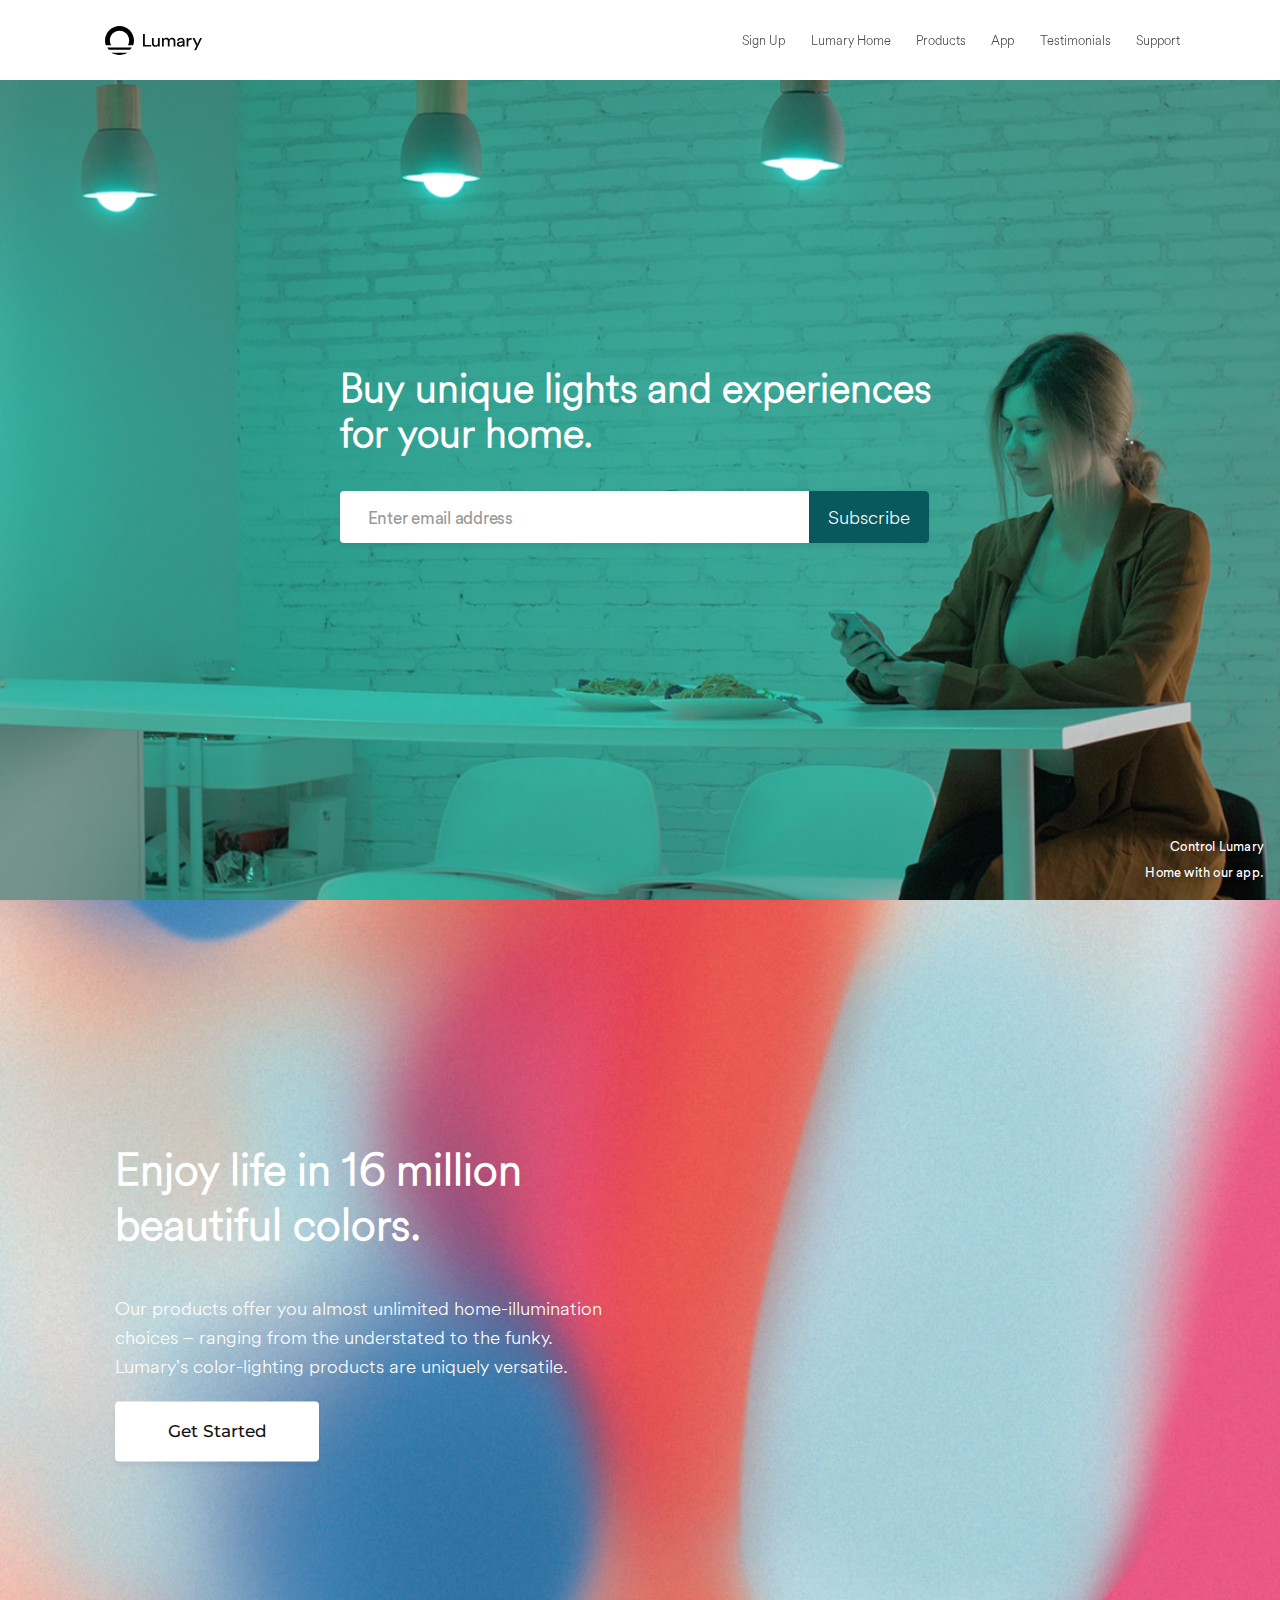
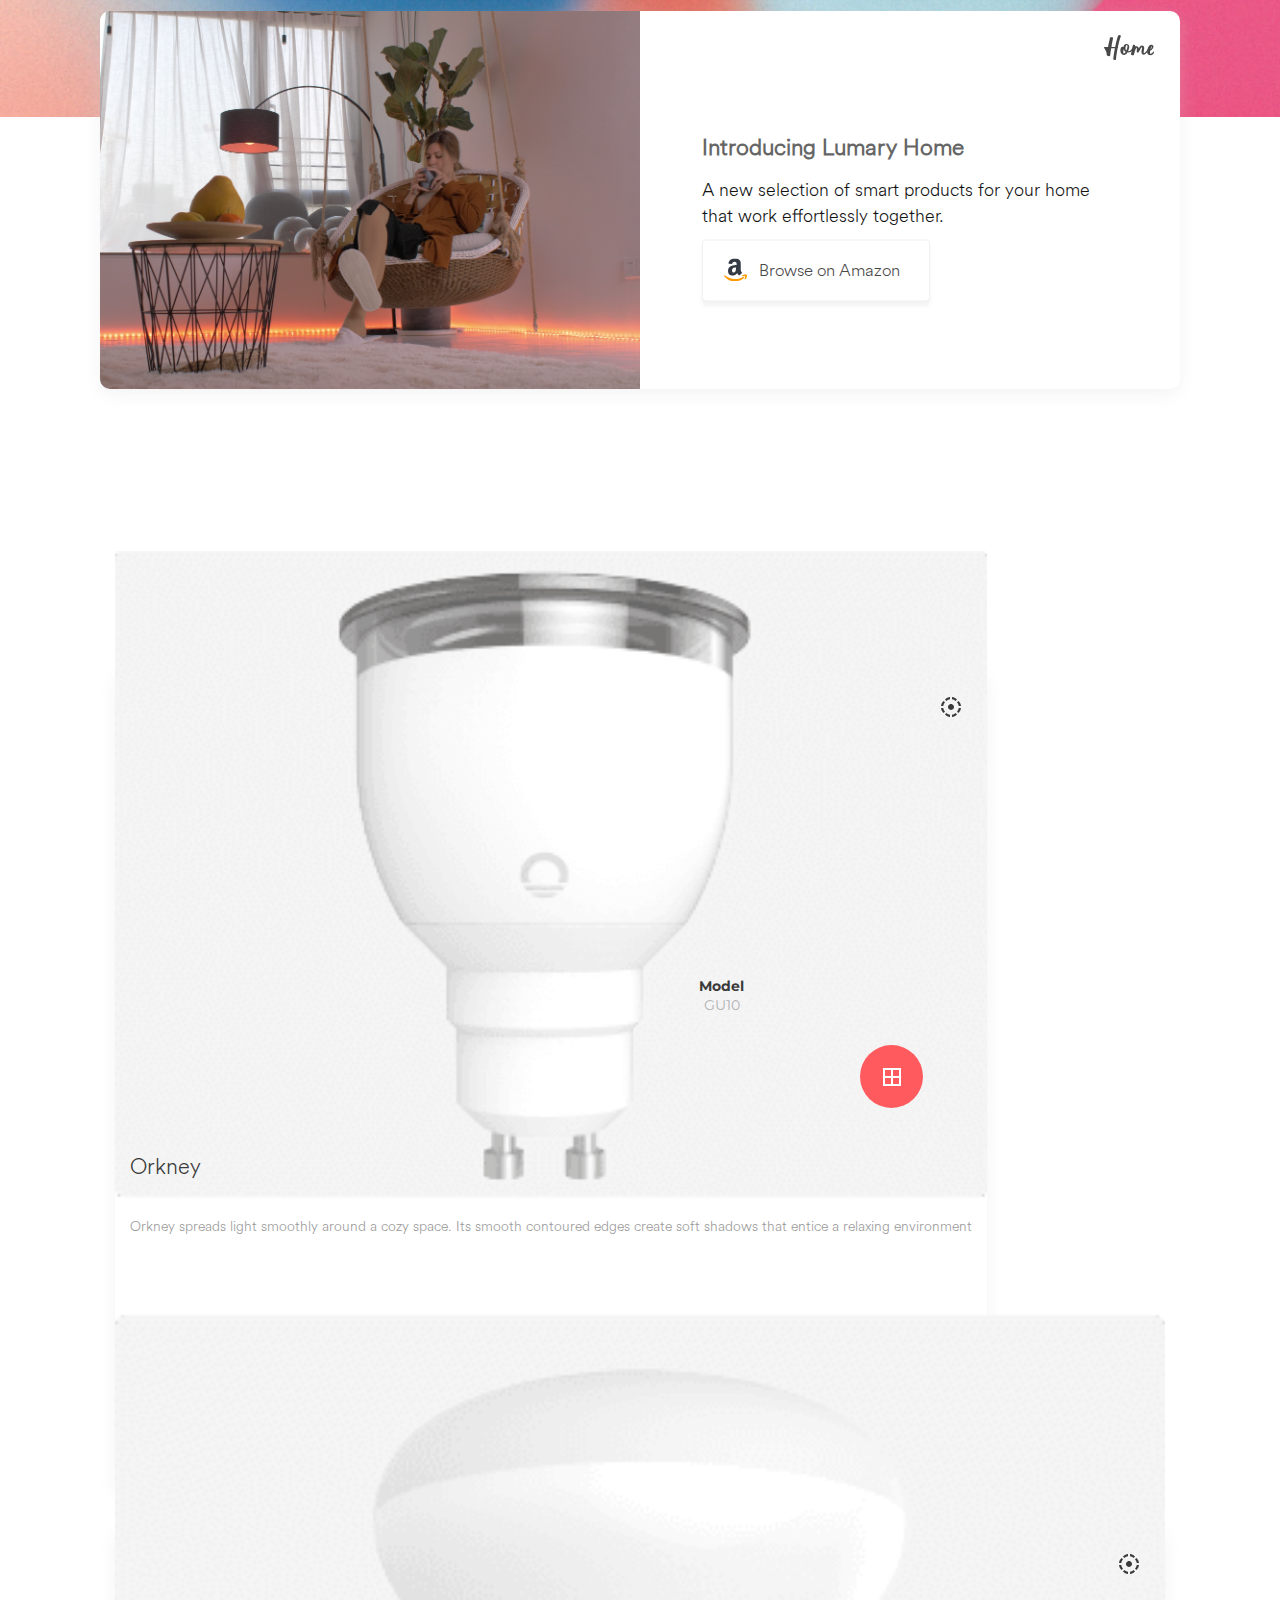
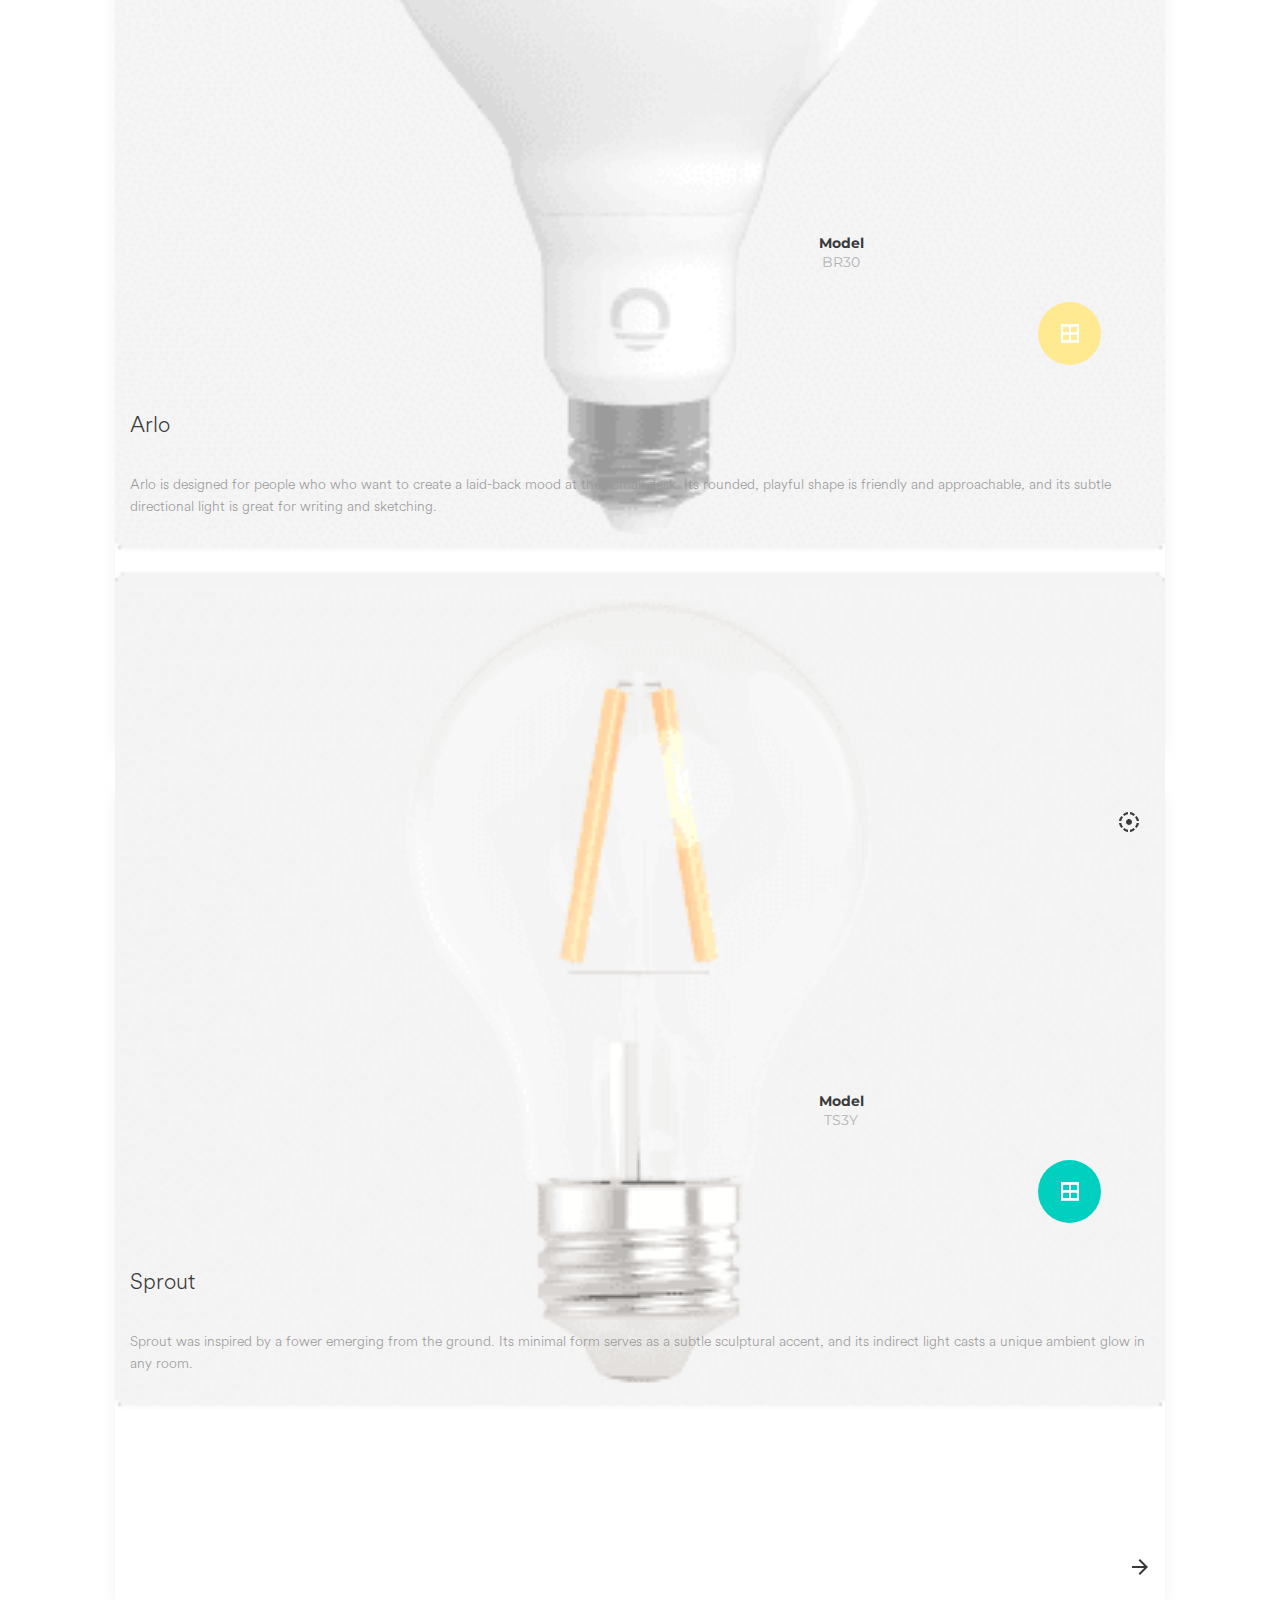
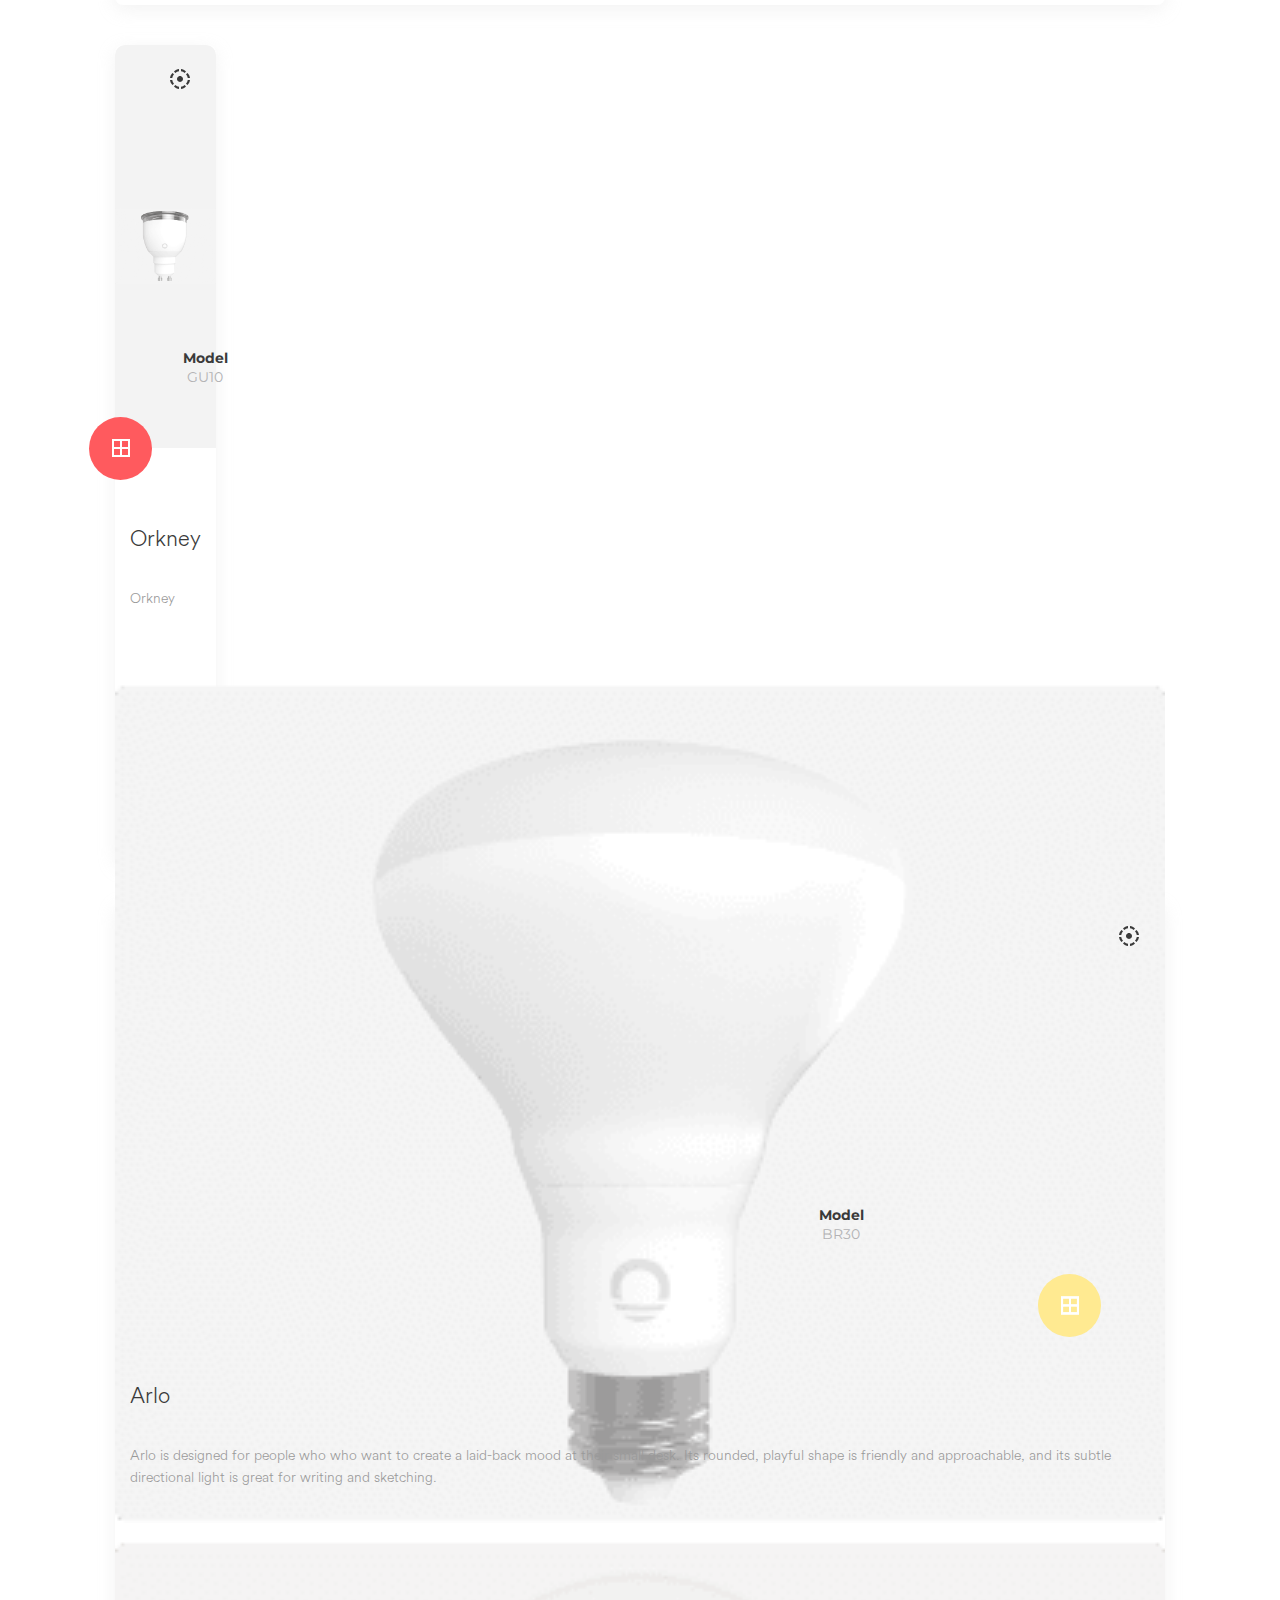
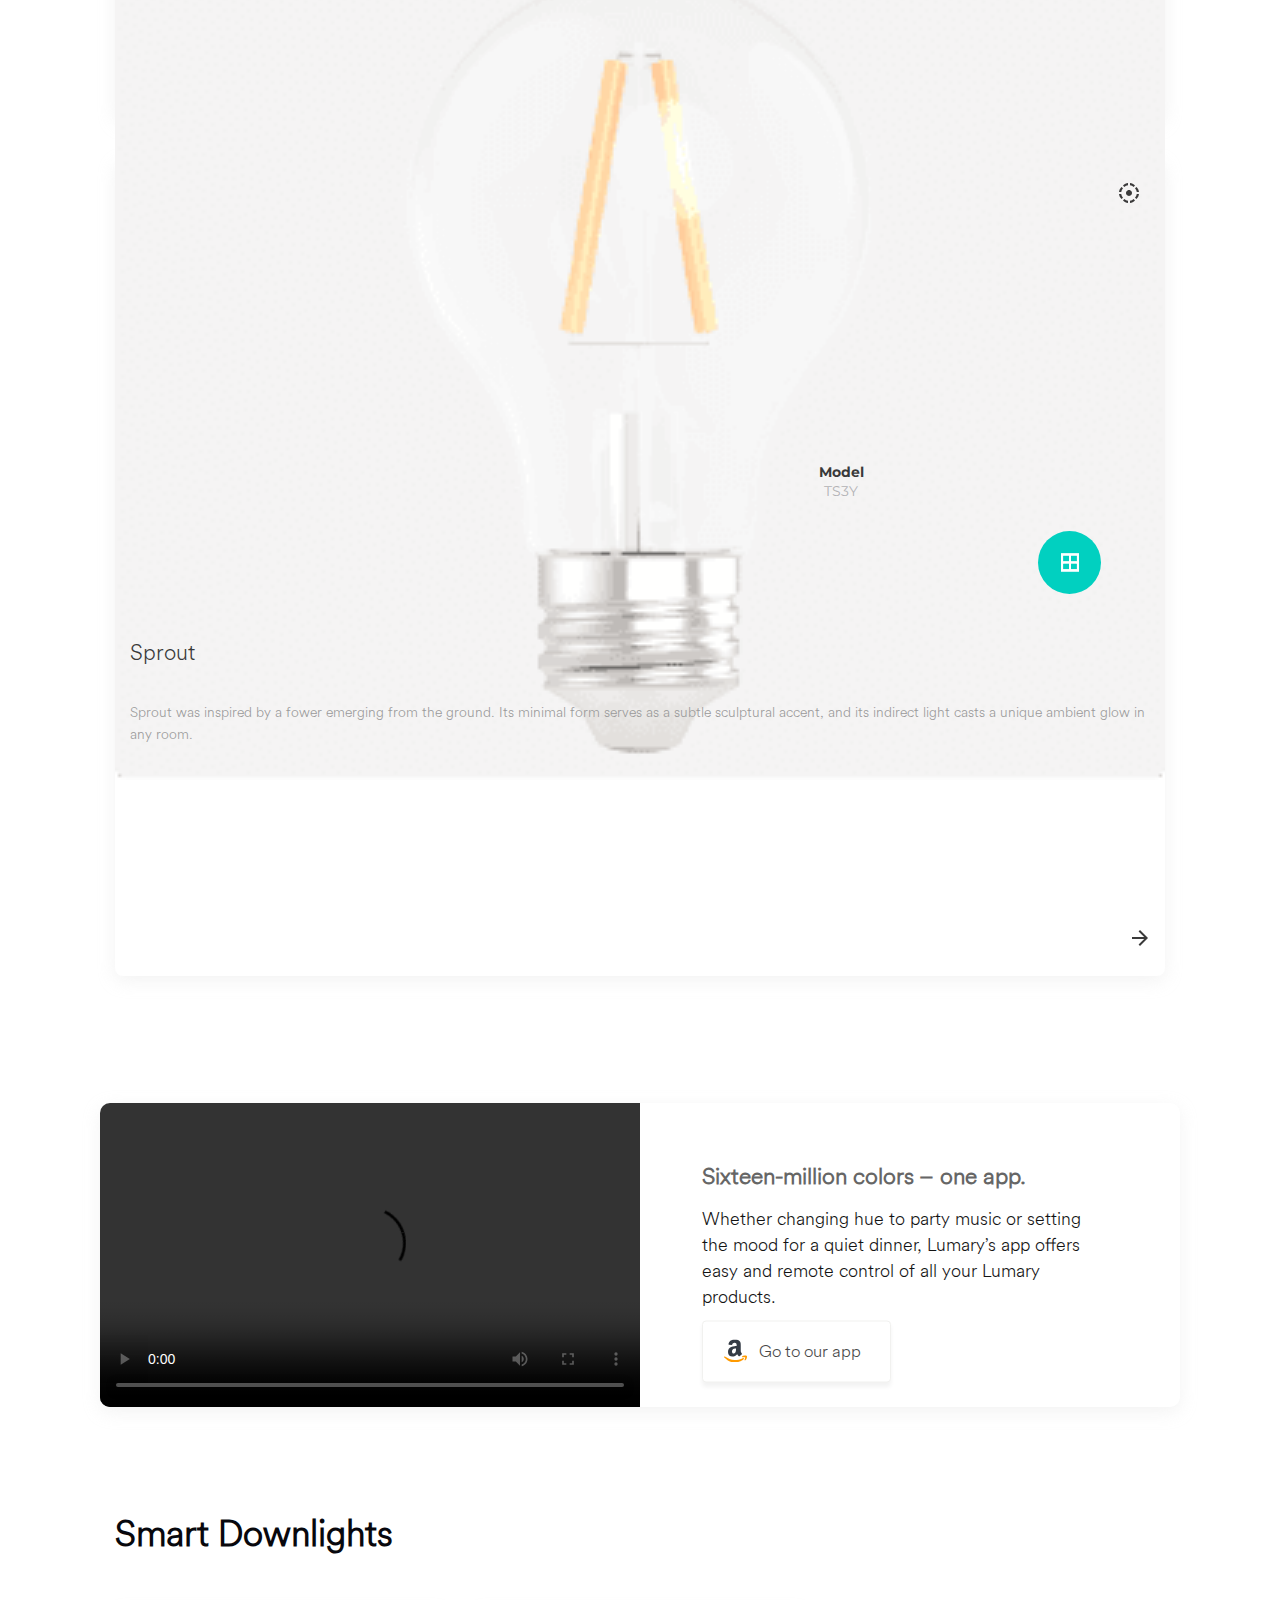
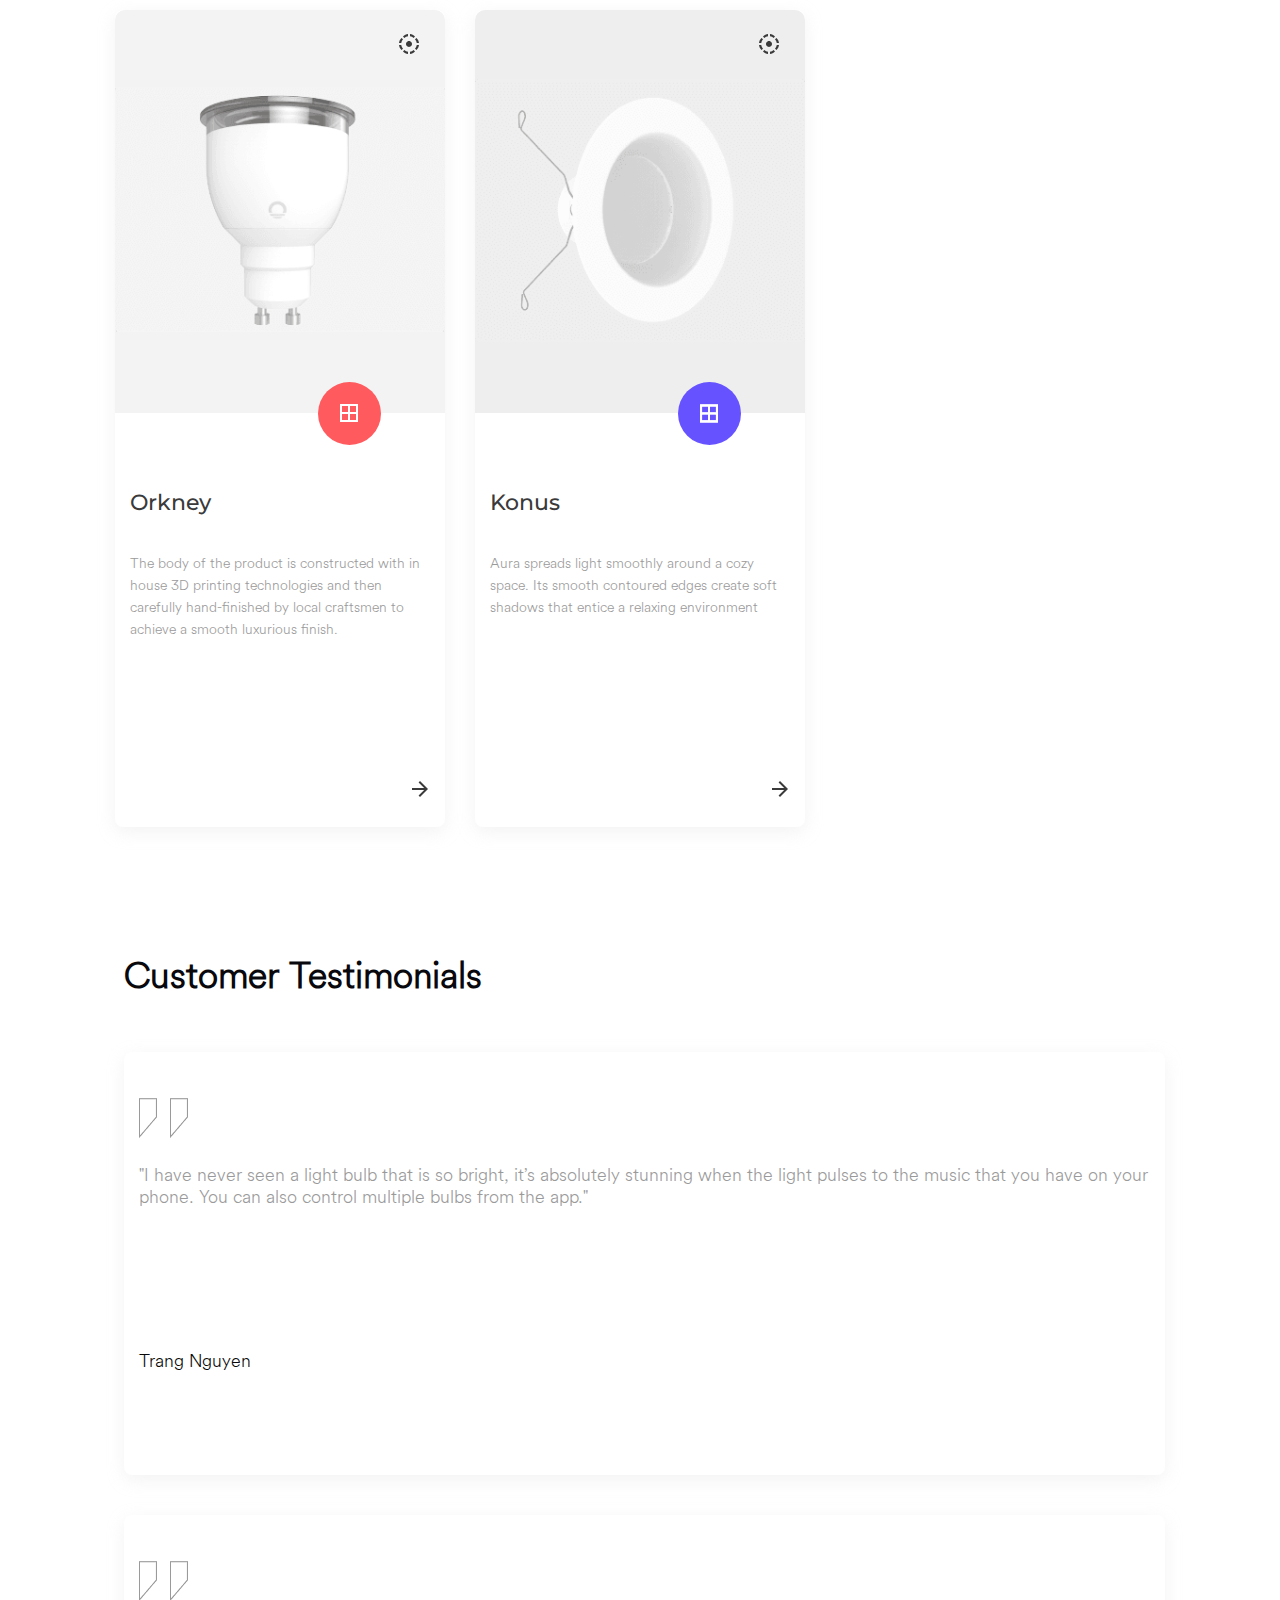
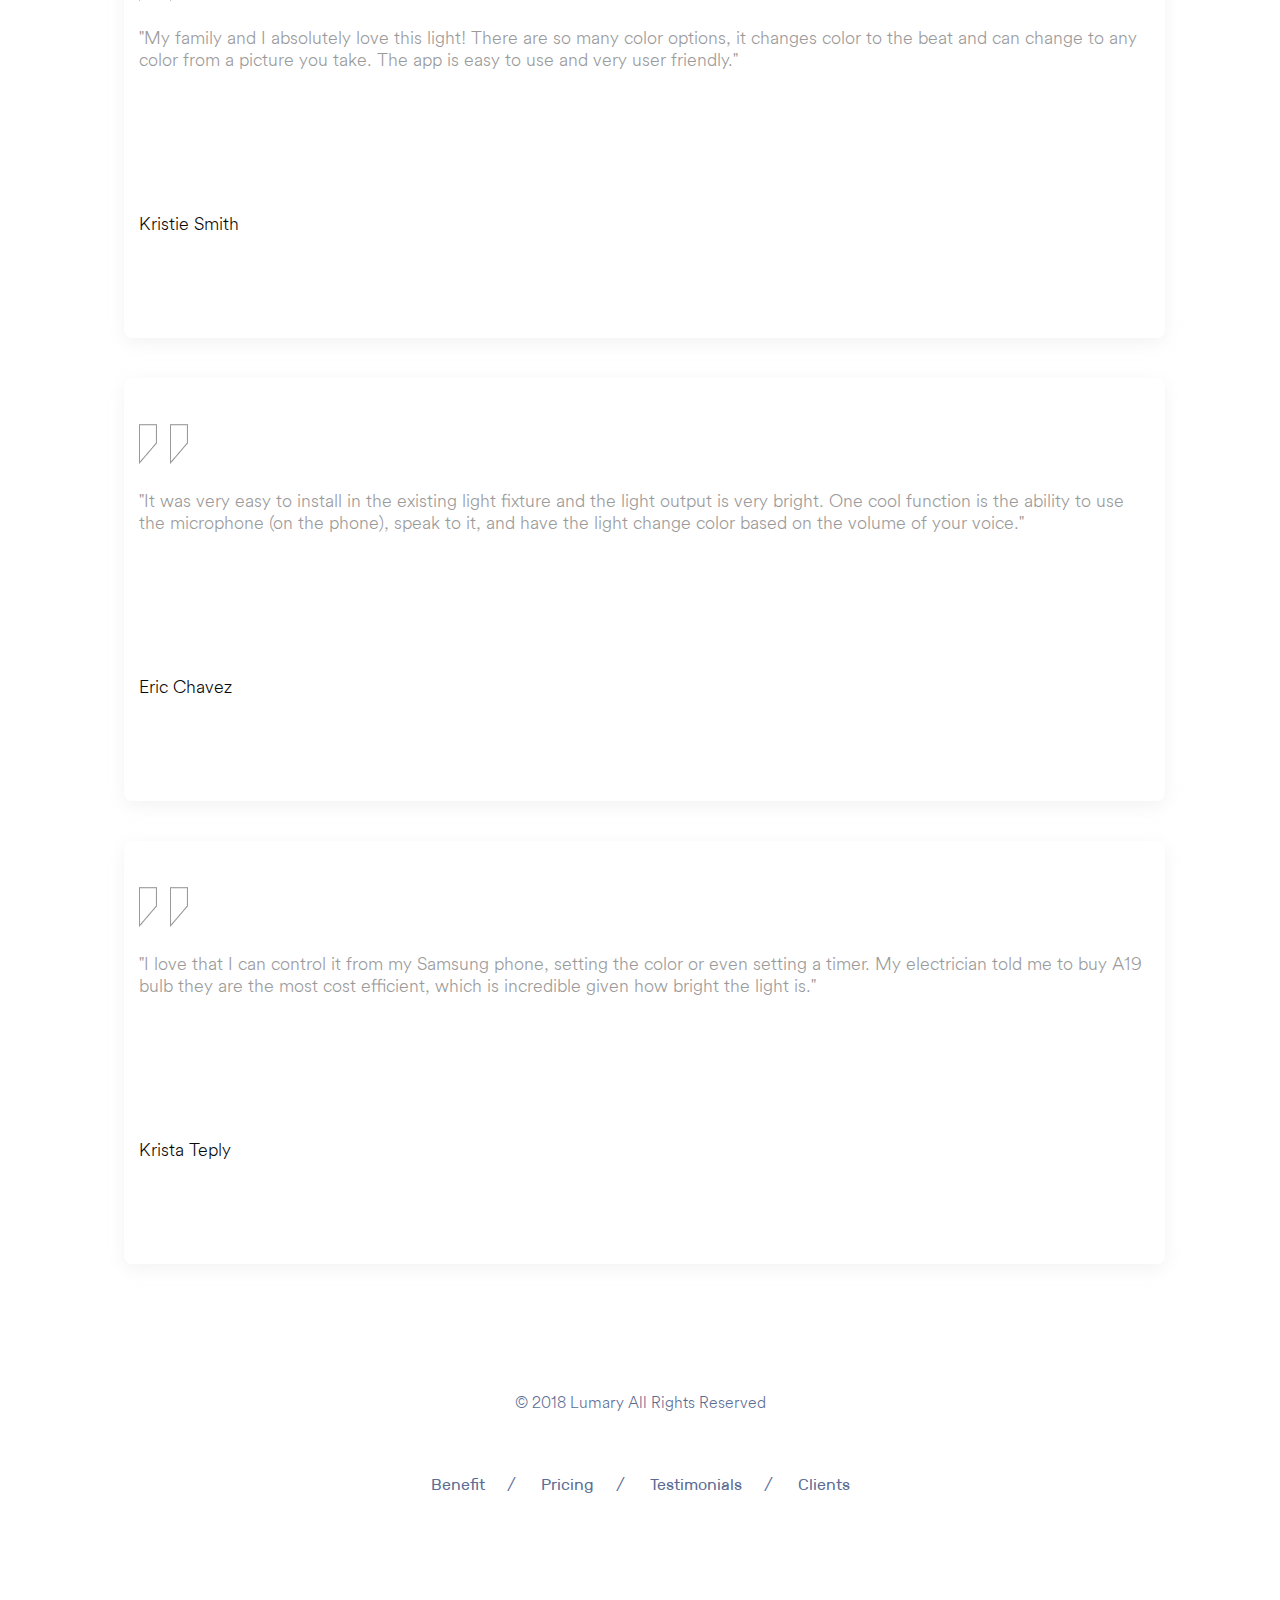
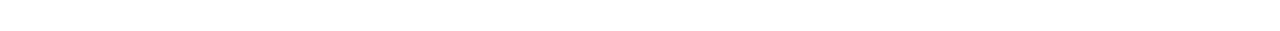
==== index.html @ bdc5fab3 "Fixed Img Error" ====
<!doctype html>
<html lang="en">
<head>
<meta name="description" content="Lumary brings unique lights and experiences to your home." />
<meta name="keywords" content="light bulbs, unique, lights, home, smart bulbs, bulbs, smart home, smart, beautiful bulbs, lighting, smart lighting, bright, home lights, bright lights, smart lights, beautiful lights, home lighting, bright lighting, beautiful lighting, beautiful lights" />
<meta name="author" content="metatags generator">
<meta name="robots" content="index, follow">
<title>Lumary</title>
<!-- light bulbs, lights, smart lights -->
<meta charset="utf-8">
<meta name="viewport" content="width=device-width, initial-scale=1, maximum-scale=1">
<meta name="format-detection" content="telephone=no">
<link rel="shortcut icon" type="image/x-icon" href="favicon.png">
<link href="https://fonts.googleapis.com/css?family=Montserrat:100,100i,200,200i,300,300i,400,400i,500,500i,600,600i,700,700i,800,800i,900,900i" rel="stylesheet">
<link rel="stylesheet" href="https://cdnjs.cloudflare.com/ajax/libs/font-awesome/4.7.0/css/font-awesome.min.css">
<link rel="stylesheet" type="text/css" href="http://kenwheeler.github.io/slick/slick/slick.css"/>
<link rel="stylesheet" type="text/css" href="http://kenwheeler.github.io/slick/slick/slick-theme.css"/>
<link rel="stylesheet" type="text/css" href="css/style.css">
<link rel="stylesheet" type="text/css" href="css/responsive.css">
<script
src="https://code.jquery.com/jquery-3.3.1.min.js"
integrity="sha256-FgpCb/KJQlLNfOu91ta32o/NMZxltwRo8QtmkMRdAu8="
crossorigin="anonymous"></script>
</head>
<body>
<div class="wrapper">
<!--header starts-->
<div class="navbar                                                                       navbar--extended">
		<nav class="nav__mobile nav__mobile-0 nav__mobile-0 nav__mobile-0 nav__mobile-0 closed nav__mobile-0 closed nav__mobile-0 closed nav__mobile-0 closed closed closed nav__mobile-0 closed nav__mobile-0 closed opened nav__mobile-0 closed nav__mobile-0 closed" aria-hidden="true" style="transition: max-height 284ms; position: absolute;">
					<ul>
                        <li><a href="#signup">Sign Up</a></li>
                        <li><a href="#lumaryhome">Lumary Home</a></li>
                        <li><a href="#products">Products</a></li>
						<li><a href="#app">App</a></li>
                        <li><a href="#testimonials">Testimonials</a></li>
                        <li><a href="#support">Support</a></li>
					</ul>
				</nav>
		<div class="container">
			<div class="navbar__inner">
				<a href="index.html" class="navbar__logo"><img class="cineranodelogo">

					<svg width="97px" height="29px" viewBox="0 0 97 29" version="1.1" xmlns="http://www.w3.org/2000/svg" xmlns:xlink="http://www.w3.org/1999/xlink">
					    <!-- Generator: Sketch 48.2 (47327) - http://www.bohemiancoding.com/sketch -->
					    <desc>Created with Sketch.</desc>
					    <defs></defs>
					    <g id="Page-1" stroke="none" stroke-width="1" fill="none" fill-rule="evenodd">
					        <g id="Group">
					            <g id="logo" fill="#000000" fill-rule="nonzero">
					                <path d="M22.9286162,19.3333333 C23.7169467,17.926521 24.1666667,16.3024754 24.1666667,14.5728643 C24.1666667,9.20728385 19.8387526,4.85762144 14.5,4.85762144 C9.16124743,4.85762144 4.83333333,9.20728385 4.83333333,14.5728643 C4.83333333,16.3024754 5.2830533,17.926521 6.07138376,19.3333333 L0.791297283,19.3333333 C0.27850299,17.8415076 0,16.2398733 0,14.5728643 C0,6.52449359 6.49187112,0 14.5,0 C22.5081289,0 29,6.52449359 29,14.5728643 C29,16.2398733 28.721497,17.8415076 28.2087027,19.3333333 L22.9286162,19.3333333 Z M3.83413298,23.6296296 C3.19521373,22.9698711 2.6293888,22.2503446 2.14814815,21.4814815 L26.8518519,21.4814815 C26.3765644,22.2408334 25.8187724,22.9520618 25.1895447,23.6051176 C25.1816634,23.6132973 25.173771,23.6214679 25.1658673,23.6296293 L3.83413269,23.6296293 L3.83413298,23.6296296 Z M6.44444444,26.8518519 L22.5555556,26.8518519 C20.2608974,28.2074215 17.4873358,29 14.5,29 C11.5126642,29 8.73910256,28.2074215 6.44444444,26.8518519 Z" id="Combined-Shape"></path>
					            </g>
					            <path d="M38,8 L39.8537993,8 L39.8537993,18.9419085 L46.1907663,18.9419085 L46.1907663,20.573441 L38,20.573441 L38,8 Z M51.9413273,20.5113718 C51.4495006,20.7300929 50.9198489,20.8394517 50.3523565,20.8394517 C49.6587547,20.8394517 49.0565912,20.6887138 48.545848,20.3872335 C48.0351049,20.0857531 47.6410188,19.6749184 47.3635781,19.1547171 C47.0861373,18.6345157 46.947419,18.0552092 46.947419,17.4167802 L46.947419,12.0433633 L48.7255531,12.0433633 L48.7255531,17.1685035 C48.7255531,17.8187553 48.8926455,18.3478158 49.2268355,18.7557009 C49.5610255,19.1635861 50.0812191,19.3675256 50.7874319,19.3675256 C51.4936447,19.3675256 52.0296017,19.1694974 52.395319,18.773435 C52.7610363,18.3773726 52.9438923,17.8483121 52.9438923,17.1862376 L52.9438923,12.0433633 L54.7220263,12.0433633 L54.7220263,18.9951106 C54.7220263,19.7162989 54.7535532,20.2424038 54.8166079,20.573441 L53.1141391,20.573441 C53.0636954,20.3960996 53.0384739,20.0532448 53.0384739,19.5448661 C52.798866,19.9704855 52.4331541,20.2926508 51.9413273,20.5113718 Z M56.9919846,12.0433633 L58.6944534,12.0433633 L58.6944534,13.1783424 C58.9718941,12.7290776 59.3628274,12.3862227 59.8672651,12.1497676 C60.3717029,11.9133124 60.9013545,11.7950866 61.456236,11.7950866 C62.0489503,11.7950866 62.5912127,11.9310463 63.0830394,12.2029697 C63.5748662,12.4748932 63.940578,12.8768609 64.180186,13.4088851 C64.823344,12.333014 65.8385097,11.7950866 67.2257134,11.7950866 C67.7805948,11.7950866 68.2976357,11.916268 68.7768516,12.1586346 C69.2560674,12.4010011 69.6406954,12.7645455 69.930747,13.2492786 C70.2207987,13.7340117 70.3658224,14.3310521 70.3658224,15.0404176 L70.3658224,20.573441 L68.6066047,20.573441 L68.6066047,15.2177581 C68.6066047,14.6266202 68.4458176,14.1537169 68.1242385,13.7990341 C67.8026595,13.4443514 67.3202982,13.2670127 66.6771401,13.2670127 C66.046593,13.2670127 65.5390102,13.4709522 65.1543764,13.8788374 C64.7697427,14.2867225 64.5774287,14.7980492 64.5774287,15.4128326 L64.5774287,20.573441 L62.7992946,20.573441 L62.7992946,15.2177581 C62.7992946,14.6266202 62.6416602,14.1537169 62.3263867,13.7990341 C62.0111131,13.4443514 61.5255991,13.2670127 60.8698301,13.2670127 C60.226672,13.2670127 59.7127838,13.4679965 59.32815,13.8699703 C58.9435163,14.2719441 58.7512023,14.7921377 58.7512023,15.4305667 L58.7512023,20.573441 L56.9919846,20.573441 L56.9919846,12.0433633 Z M72.6263225,16.5300777 C73.1244548,16.0926357 73.7959774,15.814805 74.6409105,15.6965774 L77.1000321,15.3596305 C77.5666369,15.3005167 77.7999359,15.0877102 77.7999359,14.7212047 C77.7999359,14.2719399 77.6359961,13.9054399 77.3081116,13.6216937 C76.9802271,13.3379474 76.4884077,13.1960765 75.8326387,13.1960765 C75.2273134,13.1960765 74.7512575,13.3527257 74.4044566,13.6660288 C74.0576556,13.9793319 73.8464255,14.3960779 73.7707599,14.9162793 L72.0682911,14.5438642 C72.1691787,13.7280939 72.5664174,13.0630737 73.2600192,12.5487837 C73.9536211,12.0344937 74.7985416,11.7773525 75.794806,11.7773525 C77.0685112,11.7773525 78.0174704,12.0729171 78.6417121,12.664055 C79.2659537,13.2551929 79.5780699,14.0000155 79.5780699,14.8985452 L79.5780699,19.1724511 C79.5780699,19.8227028 79.6159022,20.2896948 79.6915678,20.573441 L77.9512664,20.573441 C77.8882117,20.3369858 77.8566848,19.9527519 77.8566848,19.4207278 C77.604466,19.7990561 77.2356014,20.1300884 76.7500802,20.4138346 C76.2645589,20.6975808 75.65609,20.8394517 74.9246553,20.8394517 C74.331941,20.8394517 73.8022894,20.7212259 73.3356845,20.4847708 C72.8690796,20.2483156 72.5096732,19.9350172 72.2574543,19.5448661 C72.0052355,19.1547151 71.8791279,18.7350135 71.8791279,18.2857486 C71.8791279,17.5527376 72.1281903,16.9675198 72.6263225,16.5300777 Z M77.0811157,18.8355042 C77.5603316,18.4335304 77.7999359,17.795111 77.7999359,16.9202268 L77.7999359,16.5300777 L75.0192369,16.9202268 C74.6156868,16.9911634 74.2941126,17.1300787 74.0545046,17.336977 C73.8148967,17.5438753 73.6950946,17.8305729 73.6950946,18.1970784 C73.6950946,18.5281156 73.8306602,18.8177689 74.1017954,19.0660468 C74.3729307,19.3143247 74.7291845,19.4384618 75.1705675,19.4384618 C75.9650569,19.4384618 76.6018999,19.237478 77.0811157,18.8355042 Z M85.8582879,13.6748958 C85.0764095,13.6748958 84.4647879,13.8877023 84.0234049,14.3133216 C83.5820219,14.7389409 83.3613338,15.4010054 83.3613338,16.2995351 L83.3613338,20.573441 L81.5831997,20.573441 L81.5831997,12.0433633 L83.3235011,12.0433633 L83.3235011,13.5330234 C83.6135528,12.9418855 84.0044862,12.5221838 84.4963129,12.2739059 C84.9881397,12.025628 85.5051806,11.9014909 86.0474511,11.9014909 C86.2492262,11.9014909 86.4446929,11.9192247 86.633857,11.954693 L86.633857,13.7280979 C86.3690272,13.6926297 86.1105068,13.6748958 85.8582879,13.6748958 Z M91.4007695,19.6335364 L87.4850914,12.0433633 L89.5280539,12.0433633 L92.3655018,17.9310676 L95.0894517,12.0433633 L97,12.0433633 L91.079192,24.1379849 L89.1308112,24.1379849 L91.4007695,19.6335364 Z" id="Lumary" fill="#08080D"></path>
					        </g>
					    </g>
					</svg></a>
				<nav class="navbar__menu">
					<ul>
						<li><a href="#signup">Sign Up</a></li>
                        <li><a href="#lumaryhome">Lumary Home</a></li>
                        <li><a href="#products">Products</a></li>
						<li><a href="#app">App</a></li>
                        <li><a href="#testimonials">Testimonials</a></li>
                        <li><a href="#support">Support</a></li>
					</ul>
				</nav>
				<div class="navbar__menu-mob"><a href="" id="toggle" aria-hidden="false" class="active"><svg xmlns="http://www.w3.org/2000/svg" width="24" height="24" viewBox="0 0 24 24" fill="none" stroke="currentColor" stroke-width="2" stroke-linecap="round" stroke-linejoin="round" class="feather feather-chevron-down"><polyline points="6 9 12 15 18 9"></polyline></svg></a></div>
			</div>
		</div>
	</div>
  <!-- Header -->
  <div class="hero" id="number" style="background: url(&quot;images/cardblue.png&quot;) 0% 0% / cover;">
		<div class="_1wwbs2g"><button class="_1jh0hipe"><small class="_dokufzl"><span class="_9h03cg"><span>Control Lumary <span><br></span> Home with our app.</span></span></small></button></div>
		<div class="hero__inner">
            <!--Sign Up-->
            <div class ="container" id ="signup">
				<div class="hero__content" style="
    padding-bottom: 0px;
">
					<div class="hero__content__inner" id="navConverter">
						<h1 class="hero__title">Buy unique lights and experiences for your home.</h1>
						<!-- Begin MailChimp Signup Form -->
						<style type="text/css">
							#mc_embed_signup {
								clear: left;
								font: 14px "CircularAirPro";
							}

							/* Add your own MailChimp form style overrides in your site stylesheet or in this style block.
	   We recommend moving this block and the preceding CSS link to the HEAD of your HTML file. */
						</style>
						<div id="mc_embed_signup">
							<form action="https://tech.us18.list-manage.com/subscribe/post?u=b294c06f600b8279b61f91271&amp;id=0de67d95ed" method="post" id="mc-embedded-subscribe-form" name="mc-embedded-subscribe-form" class="validate" target="_blank" novalidate="">
								<div id="mc_embed_signup_scroll">

									<div class="mc-field-group">
										<div class="main_input_container">
										<div class="email_input_container"><input type="email" placeholder="Enter email address" value="" name="EMAIL" class="required email" id="mce-EMAIL" onfocus="driveFocus"></div><div class="button_input_container"><input type="submit" value="Subscribe" name="subscribe" id="mc-embedded-subscribe" class="button"></div></div>
									</div>
									<div id="mce-responses" class="clear">
										<div class="response" id="mce-error-response" style="display:none"></div>
										<div class="response" id="mce-success-response" style="display:none"></div>
									</div>
									<!-- real people should not fill this in and expect good things - do not remove this or risk form bot signups-->
									<div style="position: absolute; left: -5000px;" aria-hidden="true"><input type="text" name="b_b294c06f600b8279b61f91271_0de67d95ed" tabindex="-1" value=""></div>

								</div>
							</form>
						</div>
						<script type="text/javascript" src=""></script>
						<script type="text/javascript">
							(function($) {
								window.fnames = new Array();
								window.ftypes = new Array();
								fnames[0] = 'EMAIL';
								ftypes[0] = 'email';
								fnames[1] = 'FNAME';
								ftypes[1] = 'text';
								fnames[2] = 'LNAME';
								ftypes[2] = 'text';
								fnames[3] = 'ADDRESS';
								ftypes[3] = 'address';
								fnames[4] = 'PHONE';
								ftypes[4] = 'phone';
							}(jQuery));
							var $mcj = jQuery.noConflict(true);
						</script>
						<!--End mc_embed_signup-->


					</div>
				</div>
			</div>
		</div>
	</div>
<!-- banner  start here-->
<div class="banner">
<figure class="mobile-ban">
<img src="images/banner.jpg" width="1440" height="919" alt="banner">
</figure>
<div class="banner_cnt">
<h3>Enjoy life in 16 million
beautiful colors.</h3>
<p>Our products offer you almost unlimited home-illumination choices – ranging from the understated to the funky. Lumary’s color-lighting products are uniquely versatile.</p>
<a href="#" class="btn">Get Started</a>
</div>
</div>

<!-- banner  start here-->

<!-- maincnt  start here-->
<!--Lumary Home-->
    <div class="main_cnt" id="lumaryhome">
    <div class="container">
    <div class="content1 d-flex flex-wrap clearfix">
    <div class="cnt_lt ">
    <figure>
    <img src="images/Lifestyle2.png" width="628" height="419" alt="img1">
    </figure>
    </div>
    <div class="cnt_rt ">
    <div class="cnt_info">
        <h4>Introducing Lumary Home</h4>
    <p>A new selection of smart products for your
    home that work effortlessly together.</p>
    <a href="https://www.amazon.com/s/?ie=UTF8&keywords=ilintek&tag=googhydr-20&index=aps&hvadid=238269060385&hvpos=1t1&hvnetw=g&hvrand=1807270624073540504&hvpone=&hvptwo=&hvqmt=e&hvdev=c&hvdvcmdl=&hvlocint=&hvlocphy=2840&hvtargid=kwd-395853550265&ref=pd_sl_44yo5a5ny0_e" target="_blank" class="btn">Browse on Amazon</a>
    </div>

    </div>
    </div>
    </div>
    <div class="bulbs">
    <div class="container">
<!--Products-->
    <div id="products">
    <div class="smart_bulbs smart_bulbs_1">
             <h3>Smart Bulbs</h3>
                <div class="smart_cnt slider">
                   <div>
                   <div class="smar-cnt-main">
                    <div class="bulb_cnt">
                    <div class="bulb_product">
                    <span>
                    <img src="images/img2.png" width="350" height="260" alt="img1">
                    </span>
                    <strong>
                    Model
                    <em>GU10</em>
                    </strong>

                    </div>
                    <div class="bulb_description">

                        <h6>Orkney</h6>
                        <p>Orkney spreads light smoothly around
                         a cozy space. Its smooth contoured
                        edges create soft shadows that entice
                        a relaxing environment</p>
                    <span class="icon1"></span>
                    </div>
                    <small></small>
                    </div>
                    </div>
                   </div>
                   <div>
                   <div class="smar-cnt-main">
                    <div class="bulb_cnt">
                    <div class="bulb_product">
                    <span>
                    <img src="images/img3.png" width="350" height="280" alt="img1">
                    </span>
                    <strong>
                    Model
                    <em>BR30</em>
                    </strong>

                    </div>
                    <div class="bulb_description">

                        <h6>Arlo</h6>
                        <p>Arlo is designed for people who who want to
create a laid-back mood at their small desk. Its
rounded, playful shape is friendly and
approachable, and its subtle directional light is
great for writing and sketching.</p>
                    <span class="icon2"></span>
                    </div>
                     <small></small>
                    </div>
                    </div>
                   </div>
                   <div>
                    <div class="smar-cnt-main">
                    <div class="bulb_cnt">
                    <div class="bulb_product">
                    <span>
                    <img src="images/img5.png" width="350" height="280" alt="img1">
                    </span>
                    <strong>
                    Model
                    <em>TS3Y</em>
                    </strong>

                    </div>
                    <div class="bulb_description">

                        <h6>Sprout</h6>
                        <p>Sprout was inspired by a fower emerging from the
ground. Its minimal form serves
as a subtle sculptural accent, and its indirect light
casts a unique ambient glow in any room.</p>
                    <span class="icon3"></span>
                    </div>
                     <small></small>
                    </div>
                    </div>
                   </div>
                    <div>
                   <div class="smar-cnt-main">
                    <div class="bulb_cnt">
                    <div class="bulb_product">
                    <span>
                    <img src="images/img2.png" width="350" height="260" alt="img1">
                    </span>
                    <strong>
                    Model
                    <em>GU10</em>
                    </strong>

                    </div>
                    <div class="bulb_description">

                        <h6>Orkney</h6>
                        <p>Orkney</p>
                    <span class="icon1"></span>
                    </div>
                    <small></small>
                    </div>
                    </div>
                   </div>
                   <div>
                   <div class="smar-cnt-main">
                    <div class="bulb_cnt">
                    <div class="bulb_product">
                    <span>
                    <img src="images/img3.png" width="350" height="280" alt="img1">
                    </span>
                    <strong>
                    Model
                    <em>BR30</em>
                    </strong>

                    </div>
                    <div class="bulb_description">

                        <h6>Arlo</h6>
                        <p>Arlo is designed for people who who want to
create a laid-back mood at their small desk. Its
rounded, playful shape is friendly and
approachable, and its subtle directional light is
great for writing and sketching.</p>
                    <span class="icon2"></span>
                    </div>
                     <small></small>
                    </div>
                    </div>
                   </div>
                   <div>
                    <div class="smar-cnt-main">
                    <div class="bulb_cnt">
                    <div class="bulb_product">
                    <span>
                    <img src="images/img5.png" width="350" height="280" alt="img1">
                    </span>
                    <strong>
                    Model
                    <em>TS3Y</em>
                    </strong>

                    </div>
                    <div class="bulb_description">

                        <h6>Sprout</h6>
                        <p>Sprout was inspired by a fower emerging from the
ground. Its minimal form serves
as a subtle sculptural accent, and its indirect light
casts a unique ambient glow in any room.</p>
                    <span class="icon3"></span>
                    </div>
                     <small></small>
                    </div>
                    </div>
                   </div>



                    </div>
    </div>
    <!--App-->
    <div class="container" id="app">
    <br><br><br><br>
    <div class="content2 d-flex flex-wrap clearfix">
    <div class="cnt_lt ">
    <figure>
            <video width="560" height="315" controls>
                    <source src="videos/app_vid_version_4.mp4" type="video/mp4">
                  </video>
    
    </figure>
    </div>
    <div class="cnt_rt ">
    <div class="cnt_info">
        <h4>Sixteen-million colors – one app.</h4>
    <p>Whether changing hue to party music or setting the mood for a quiet dinner, Lumary’s app offers easy and remote control of all your Lumary products.</p>
    <a href="#" class="btn btn2">Go to our app</a>
    </div>
    </div>
    </div>
    </div>
    <!--img src="images/Lifestyle8.png" width="628" height="419" alt="img1"-->
    

    <div class="smart_bulbs smart_bulbs1">
             <h3>Smart Downlights</h3>
                <div class="smart_cnt">
                    <a href="#javascript:void(0)" class="smar-cnt-main" id="tab1" >
                    <div class="bulb_cnt">
                    <div class="bulb_product">
                    <span>
                    <img src="images/img2.png" width="350" height="260" alt="img1">
                    </span>


                    </div>
                    <div class="bulb_description">

                        <h6>Orkney</h6>
                        <p>The body of the product is constructed with in house
3D printing technologies and then
carefully hand-finished by local craftsmen to
achieve a smooth luxurious finish.</p>
                    <span class="icon1"></span>
                    </div>
                     <small></small>
                    </div>
                    </a>
                    <a href="javascript:void(0)" class="smar-cnt-main" id="tab2" >
                    <div class="bulb_cnt">
                    <div class="bulb_product clr1">
                    <span>
                    <img src="images/img6.png" width="350" height="280" alt="img1">
                    </span>


                    </div>
                    <div class="bulb_description">

                        <h6>Konus</h6>
                        <p>Aura spreads light smoothly around
a cozy space. Its smooth contoured
edges create soft shadows that entice
a relaxing environment</p>
                    <span class="icon4"></span>
                    </div>
                     <small></small>
                    </div>
                    </a>
                    </div>
    </div>
<!--Testimonials-->
    <div class="smart_bulbs smart_bulbs2" id="testimonials">
             <h3>Customer Testimonials</h3>
                <div class="smart_cnt slider ">
                   <div>
                     <div class="smar-cnt-main">
                    <div class="bulb_cnt">

                    <div class="bulb_description testimonials">
                        <b><img src="images/icon2.png" width="49" height="41" alt="img"></b>
                       <p>"I have never seen a light bulb that is so bright, it’s absolutely stunning when the light pulses to the music that you have on your phone. You can also control multiple bulbs from the app."</p>
                  <strong>Trang Nguyen</strong>

                    </div>

                    </div>
                    </div>
                   </div>
                   <div>
                    <div class="smar-cnt-main">
                    <div class="bulb_cnt">

                    <div class="bulb_description testimonials">
                      <b><img src="images/icon2.png" width="49" height="41" alt="img"></b>
                       <p>"My family and I absolutely love this light! There are so many color options, it changes color to the beat and can change to any color from a picture you take. The app is easy to use and very user friendly."</p>
                   <strong>Kristie Smith</strong>
                    </div>
                    </div>
                    </div>
                    </div>
                    <div>
                    <div class="smar-cnt-main">
                    <div class="bulb_cnt">
                    <div class="bulb_description testimonials">
                                              <b><img src="images/icon2.png" width="49" height="41" alt="img"></b>
                                               <p>"It was very easy to install in the existing light fixture and the light output is very bright. One cool function is the ability to use the microphone (on the phone), speak to it, and have the light change color based on the volume of your voice."</p>
                    <strong>Eric Chavez</strong>
                    </div>

                    </div>
                    </div>
                    </div>
                    <div>
                     <div class="smar-cnt-main">
                    <div class="bulb_cnt">

                    <div class="bulb_description testimonials">
                        <b><img src="images/icon2.png" width="49" height="41" alt="img"></b>
                       <p>"I love that I can control it from my Samsung phone, setting the color or even setting a timer. My electrician told me to buy A19 bulb they are the most cost efficient, which is incredible given how bright the light is."</p>
                  <strong>Krista Teply</strong>

                    </div>

                    </div>
                    </div>
                   </div>
                   <div>
            </div>
                    </div>
                    </div>
                    </div>
    </div>


    </div>
    </div>

    <!-- maincnt  end here-->

    </div>

    <footer>
        <!--Support-->
        <div class="container" id="support">
            <div class="copy">
                <p>© 2018 Lumary All Rights Reserved
                </p>

            </div>
            <div class="flinks">
                <ul>
                    <li><a href="#">Benefit </a></li>
                    <li><a href="#">Pricing </a></li>
                    <li><a href="#">Testimonials  </a></li>
                    <li><a href="#">Clients </a></li>
                </ul>

            </div>
        </div>
    </footer>
    <div class="popslider">



                <div class="popup  tab1">
                    <a href="javascript:void(0)" class="back close">back</a>
                    <div  class="slider2">
                        <div>
                         <div class="product">
           <div class="prodmain clearfix">

             <div class="product_item">
                <a href="#"><figure><img src="images/producitem.png" width="295" height="434" alt="img"></figure></a>
             </div>
              <div class="product_info">
                 <h2>Orkney</h2>
                 <p>Design's showroom features room settings to
help you envision the best lighting for your
home. We ofer in house services from LAM's
team of design professionals who are available
to help you create your own personal style.</p>
            <button type="button" class="btn">Purchase</button>
             </div>


                  </div>
          </div>
                        </div>
                        <div>
                         <div class="product">
           <div class="prodmain clearfix">
               <div class="product_item">
                <a href="#"><figure><img src="images/img5.png" width="350" height="280" alt="img"></figure></a>
             </div>
                <div class="product_info">
                 <h2>Sprout</h2>
                 <p>Sprout was inspired by a fower emerging from the
ground. Its minimal form serves
as a subtle sculptural accent, and its indirect light
casts a unique ambient glow in any room.</p>
            <button type="button" class="btn">Purchase</button>
             </div>



                  </div>
          </div>
                        </div>

                    </div>

    </div>


                <div class="popup  tab2">
                    <a href="javascript:void(0)" class="back close">back</a>
                    <div  class="slider2">
                        <div>
                             <div class="product">
           <div class="prodmain clearfix">

             <div class="product_item">
                <a href="#"><figure><img src="images/producitem.png" width="295" height="434" alt="img"></figure></a>
             </div>
               <div class="product_info">
                   <h2>Orkney</h2>
                 <p>Arlo is designed for people who who want to
create a laid-back mood at their small desk. Its
rounded, playful shape is friendly and
approachable, and its subtle directional light is
great for writing and sketching.</p>
            <button type="button" class="btn">Purchase</button>
             </div>


                  </div>
          </div>
                        </div>
                         <div>
                             <div class="product">
           <div class="prodmain clearfix">
                <div class="product_item">
                <a href="#"><figure><img src="images/img6.png" width="350" height="280" alt="img"></figure></a>
             </div>
                <div class="product_info">
                 <h2>Konus</h2>
                 <p>Aura spreads light smoothly around
a cozy space. Its smooth contoured
edges create soft shadows that entice
a relaxing environment</p>
            <button type="button" class="btn">Purchase</button>
             </div>



                  </div>
          </div>
                        </div>
                    </div>

    </div>






</div>
</div>





<script src="https://ajax.googleapis.com/ajax/libs/jquery/3.1.1/jquery.min.js"></script>
<script src="http://kenwheeler.github.io/slick/slick/slick.js"></script>
<script src="js/script.js"></script>
<script src="js/app.min.js"></script>
<script src="js/hue.js"></script>
<script src="js/zenscroll-min.js"></script>


<script>

    $(document).ready(function(e) {

    });



    </script>


</body>
</html>
---- css/style.css ----
/*====================================== reset.css is here ========================================*/
*{margin:0; padding:0; box-sizing:border-box; }
table {	border-collapse:collapse; border-spacing:0;}
fieldset,img{border:0;}
figure{padding: 0;margin: 0;}
address,caption,cite,code,dfn,em,strong,th,var {font-style:normal; font-weight:normal; }
ol,ul {list-style:none;margin: 0;padding: 0;}
caption,th {text-align:left;}
h1,h2,h3,h4,h5,h6 {	font-size:100%;	font-weight:bold;padding: 0;margin: 0;}
q:before,q:after {content:'';}
abbr,acronym { border:0;}
.clear{clear:both; font-size:1px;line-height:1px; display:block; height:0;}
.clearfix:after{content: "";clear: both;display: block;}
.last	{margin:0 !important;}
.pad_last{padding:0 !important;}
.no_bg {background:none !important;}
.no_bor{border:0 none !important; }
header,nav,section,article,aside,footer,hgroup,figure {display: block; }
p{padding: 0;margin: 0;}
/**************************************************************************************/
a {color:#000; text-decoration:none; outline:0 none !important; }
a:hover, a:focus {/* color:#000; */text-decoration:none;outline:0 none !important;}
h1 {font-size:60px;line-height: 62px; }
h2 {font-size: 70px;line-height:78px;color:#000;font-family: 'CircularAirPro-Light';font-weight: 500;}
h3 {font-size: 36px;line-height: 55px;color:#fff;}
h4 {font-size:36px;line-height:38px;}
h5 {font-size: 15px;text-transform: uppercase;line-height: 25px;text-align: center;color: #1D2F42;font-weight: 600;}
h6 {font-size: 22px;line-height: 26px;color: #3a3a3a;font-weight: 500;}
p{font-size: 14px;line-height: 28px;font-weight: 500;font-family: 'CircularAirPro-Light';}
a{font-size: 13px;line-height: 14px;font-family: 'Montserrat', sans-serif;font-weight: 500;}

.txt_right{text-align: right;}
.txt_left{text-align: left;}

body{margin: 0;padding: 0; font-family: 'CircularAirPro-Light';}
/* -------Don't Remove this---------------*/
input[type="text"], input[type="password"], input[type="datetime"], input[type="datetime-local"], input[type="date"], input[type="month"], input[type="time"], input[type="week"], input[type="number"], input[type="email"], input[type="url"], input[type="search"], input[type="tel"], input[type="color"], textarea, button, select {
    -webkit-appearance: none; /*Safari/Chrome*/
    -moz-appearance: none; /*Firefox*/
    -ms-appearance: none; /*IE*/
    -o-appearance: none; /*Opera*/
    appearance: none;
    -webkit-border-radius: 0;
}

/* fonts */


.btn  {outline:none;border: 0;padding: 0 56px 0 66px;background: #00d1c1;display: inline-block;border-radius: 7px;font-size: 19px;line-height: 60px;color: #fff; cursor: pointer;}


/*---------------------------------------------------*/
.wrapper{/*max-width: 1440px;*/margin: 0 auto; position: relative;}
.container{max-width: 1256px;margin: 0 auto;}
header{
    padding:0;

}



.banner{position: relative;}
.banner img { width: 100%; height: auto;}
.banner_cnt{position: absolute;left: 9%;top: 45%;width: 39%;transform: translateY(-50%);-webkit-transform: translateY(-50%);-moz-transform: translateY(-50%);-ms-transform: translateY(-50%);z-index: 4;}
.banner_cnt .btn {background: #fff;color: #131313;padding: 0 52px 0 53px;font-size: 17px;line-height: 60px;/* Rectangle: *//* border: 1px solid #F1F1EF; */box-shadow: 0 4px 4px 0 rgba(0,0,0,0.05);border-radius: 4px;}
.banner_cnt h1{padding: 0 0 45px 0;}
.banner_cnt p{font-size: 19px;line-height: 29px;color: #ffffff;padding: 0 0 74px 0;}
.banner_cnt h3  {padding: 0 0 44px 0;}
.content1{margin: -113px 0 0 0;position: relative;background: #fff;border-radius: 10px;box-shadow: 0 5px 17px 0 rgba(210, 210, 210, 0.27);}
.content1:after {
    content: '';
    position: absolute;
    top: 24px;
    right: 26px;
    background: url(../images/home2.svg) no-repeat;
    width: 50px;
    height: 25px;
}
.content2{position: relative;background: #fff;border-radius: 10px;box-shadow: 0 5px 17px 0 rgba(210, 210, 210, 0.27);}
.cnt_lt  {display: inline-block;vertical-align: top;width: 50%;}
.cnt_lt figure {display: block;}
.cnt_lt figure img {display: block;width:100%;height: auto;border-radius: 10px 0 0 10px;}
.cnt_lt figure video {display: block;width:100%;height: auto;border-radius: 10px 0 0 10px;}
.cnt_rt{display: inline-block;width: 50%;padding: 0;position: relative;}
.cnt_rt h4  {}
.cnt_info  {position: absolute;top: 50%;left: 0;right: 0;width: 77%;margin: 0 auto;transform: translateY(-50%);-webkit-transform: translateY(-50%);-ms-transform: translateY(-50%);-moz-transform: translateY(-50%);}

.cnt_rt p  {font-size: 26px;line-height: 28px;color: #131313;padding: 24px 0 31px 0;}
.cnt_rt  .btn  {background: url(../images/amazon.svg) no-repeat center left;color: #484848;border-radius: 2px;box-shadow: 0 2px 2px 0 rgba(0, 0, 0, 0.05);box-shadow: 0 2px 2px 0 var(--black-5);background-color: #ffffff;border: solid 0.5px #f1f1ef;background-position: 21px 18px;font-size: 17px;padding: 0 29px 0 56px;/* Rectangle 17: *//* background: #FFFFFF; */border: 1px solid #F1F1EF;box-shadow: 0 4px 4px 0 rgba(0,0,0,0.05);border-radius: 4px;font-family:  CircularAirPro;}
.product  {max-width:1316px;margin:0 auto;display: block;position: relative;padding: 199px 0; background: #fff;}
.product_info {width: 50%;padding: 237px 0 0 0;position: absolute;left: 120px;top: 46%;transform: translateY(-50%);-webkit-transform: translateY(-50%);-ms-transform: translateY(-50%);-moz-transform: translateY(-50%);}
.product_info p  {display: block;padding: 13px 68px 23px 8px;width: 55%;line-height: 30px;color: #b2b2b4;}
.product_item  {display: inline-block;float: right;width: 95%;background: #fbfbfb;text-align: center;padding: 116px 0;}
.product_item  img {position: relative; z-index: 9; margin: 0 auto;}
.prodmain  {display: block;max-width: 888px;margin: 0 auto;}


.back  {position: absolute;top: 76px;font-size: 27px;line-height: 25px;left: 14%;text-transform: capitalize;color: #535355;background: url(../images/backarro.png) no-repeat;padding: 0 0 0 34px;z-index: 99;}
.bulbs  {display: block;padding: 130px 0 0 0; overflow: hidden; position: relative; z-index: 999;}

.smart_bulbs  {display: block;}
.smart_bulbs.smart_bulbs_1 .smar-cnt-main { width: inherit;}
.smart_bulbs h3  { color: #08080d; }
.smart_cnt {display: block;padding: 16px 0 0 0;margin: 0 -112px 0 -24px;font-size: 0;}
.smar-cnt-main {display: inline-block;width: 33.33%;padding: 15px 25px 25px 25px;vertical-align: top;}

.bulb_cnt   {display: block;width: 100%;box-shadow: 0 5px 17px 0 rgba(210, 210, 210, 0.27);position: relative;border-radius: 8px;}
.bulb_cnt small {position: absolute;bottom: 56px;right: 83px;background: url(../images/arrow.svg) no-repeat;width: 18px;height: 17px;}
.bulb_cnt:hover {
  box-shadow: 0 20px 20px rgba(0,0,0,.06);
transform: translate(0,-10px);
transition-delay: 0s !important;
z-index: 100;
transition: all 0.3s ease-in-out;
cursor: pointer;
}

.bulb_product   {display:block;min-height: 403px;background: #f3f3f3;border-radius: 2px;position: relative;text-align: center;border-radius: 10px 10px 0 0;}
.bulb_product  img {margin: 44px auto 0;}

.bulb_product.clr1 { background: #eee;}
.bulb_product:after {content:'';position: absolute;top: 24px;right: 26px;background: url(../images/iris.svg) no-repeat;width: 20px;height: 21px;}
.bulb_product span {position: absolute;top: 50%;transform: translateY(-50%);-webkit-transform: translateY(-50%);-ms-transform: translateY(-50%);-moz-transform: translateY(-50%);left: 0;right: 0;}
.bulb_product strong {position: absolute;bottom: 61px;font-size: 14px;line-height: 19px;color: #3a3a3a;font-family: 'Montserrat', sans-serif;left: 67%;}
.bulb_description span  {width:63px;height:63px;background: url(../images/window.svg) no-repeat center center #ff5a5e;border-radius: 100%;position: absolute;top: -31px;right: 64px;}

.bulb_description span.icon2 {background:url(../images/icon1.png) no-repeat center center #ffea91;}
.bulb_description span.icon3 {background:url(../images/icon1.png) no-repeat center center #01d0c0;}
.bulb_description span.icon4 {background:url(../images/icon1.png) no-repeat center center #6653ff;}

.bulb_product strong em   {
    display: block;
    color: #b2b2b4;
}

.bulb_description  {display: block;padding: 49px 23px 96px 47px;position: relative;}
.bulb_description  p  {
    padding: 22px 43px 0 0;
    color: #9a9a9a;
    min-height: 162px;
}

.bulb_description.testimonials  {padding: 83px 27px 61px 49px;}
.bulb_description.testimonials strong { font-size: 18px; line-height: 36px; color: #080808; font-weight: 300; }
.bulb_description.testimonials p  {padding: 20px 46px 0 0;line-height: 37px;font-size: 18px;min-height:283px;}
.smart_bulbs.smart_bulbs1  {padding: 48px 0 0 0;}
.smart_bulbs.smart_bulbs2  {padding: 45px 0 90px 9px;}
.smart_bulbs.smart_bulbs2  .smar-cnt-main  { width: inherit;}


footer   {display: block;padding: 13px 0 134px 0;}
.copy  {display: block; text-align: center;}
.copy p  {display: block;font-size: 16px;line-height: 20px;padding: 0 0 60px 0;color: #5b6c94;font-weight: 300;}

.flinks  {display: block;}
.flinks ul {display: block;text-align: center;margin: 0 -28px;}
.flinks ul li {display: inline-block;padding: 0 26px;position: relative;}
.flinks ul li:first-child:after { display: none;}
.flinks ul li a  {display: inline-block; font-size: 16px; line-height: 20px; color: #5b6c94; font-family: 'Rubik-Regular'; font-weight: normal;}
.flinks ul li:after {content: '/';position: absolute;top: 50%;left: -8px;font-size: 21px;line-height: 14px;transform: translateY(-50%);-webkit-transform: translateY(-50%);-ms-transform: translateY(-50%);-moz-transform: translateY(-50%);color: #5b6c94;}

.slick-initialized .slick-slide  { outline: none;}
.popup   {width:100%; display:block;}
.popup.tab1  {opacity: 0;visibility: hidden; height: 0;}
.popup.tab2  {opacity: 0;visibility: hidden; height: 0;}


.popup.tab1.active  { opacity: 1;visibility:visible; height: auto;}
.popup.tab2.active  { opacity: 1;visibility:visible; height: auto;}

.d-flex {
    display: -webkit-box!important;
    display: -ms-flexbox!important;
    display: flex!important;
     display: -webkit-flex !important;
}

.popslider  .slick-prev, .slick-next  { right: 0; left: 0;}
.popslider .slick-prev {left: auto;right: 19%;z-index: 9999;}
.popslider .slick-next {right: 16%;left: auto;}

.flex-wrap {
    -ms-flex-wrap: wrap!important;
    flex-wrap: wrap!important;
}
.popslider {position: absolute;top: 50%;transform: translateY(-50%);width: 100%;z-index: 9999;}
.popslider .slick-prev:before, .slick-next:before  { color: #000; font-family:'FontAwesome';    }
.popslider .slick-prev:before  {   content: "\f104";}
.popslider .slick-next:before   { content: "\f105";}
.popslider .slick-prev, .slick-next  {}
/* font*/


@font-face {
  font-family: 'CircularAirPro-Light';
  src: url('../fonts/CircularAirPro-Light/CircularAirPro-Light.eot') format('embedded-opentype'),
      url('../fonts/CircularAirPro-Light/CircularAirPro-Light.woff') format('woff'),
      url('../fonts/CircularAirPro-Light/CircularAirPro-Light.ttf')  format('truetype'),
      url('../fonts/CircularAirPro-Light/CircularAirPro-Light.svg#CircularAirPro-Light') format('svg');
  font-weight: normal;
  font-style: normal;
}

@font-face {
  font-family: 'Circular';
  src: url('../fonts/Circular/Circular.ttf')  format('truetype'),
  font-weight: normal;
  font-style: normal;
}


@font-face {
  font-family: 'Rubik-Regular';
  src: url('../fonts/Rubik-Regular/Rubik-Regular.eot') format('embedded-opentype'),
      url('../fonts/Rubik-Regular/Rubik-Regular.woff') format('woff'),
      url('../fonts/Rubik-Regular/Rubik-Regular.ttf')  format('truetype'),
      url('../fonts/Rubik-Regular/Rubik-Regular.svg#Rubik-Regular') format('svg');
  font-weight: normal;
  font-style: normal;
}

@font-face {
  font-family: CircularAirPro;
  src: url('../fonts/CircularAirPro-Light/CircularAirPro-Light.eot') format('embedded-opentype'),
      url('../fonts/CircularAirPro-Light/CircularAirPro-Light.woff') format('woff'),
      url('../fonts/CircularAirPro-Light/CircularAirPro-Light.ttf')  format('truetype'),
      url('../fonts/CircularAirPro-Light/CircularAirPro-Light.svg#CircularAirPro-Light') format('svg');
}


/*! normalize.css v8.0.0 | MIT License | github.com/necolas/normalize.css */

html {
  line-height: 1.15;
  -webkit-text-size-adjust: 100%
}

body {
  margin: 0
}

h1 {
  font-size: 2em;
  margin: .67em 0
}

hr {
  -webkit-box-sizing: content-box;
  box-sizing: content-box;
  height: 0;
  overflow: visible
}

pre {
  font-size: 1em
}

a {
  background-color: transparent
}

abbr[title] {
  border-bottom: none;
  text-decoration: underline;
  -webkit-text-decoration: underline dotted;
  text-decoration: underline dotted
}

b, strong {
  font-weight: bolder
}

code, kbd, samp {
  font-family: monospace, monospace;
  font-size: 1em
}

small {
  font-size: 80%
}

sub, sup {
  font-size: 75%;
  line-height: 0;
  position: relative;
  vertical-align: baseline
}

sub {
  bottom: -.25em
}

sup {
  top: -.5em
}

img {
  border-style: none
}

button, input, optgroup, select, textarea {
  font-family: inherit;
  font-size: 100%;
  line-height: 1.15;
  margin: 0;
}

button, input {
  overflow: visible
}

button, select {
  text-transform: none
}

[type=button], [type=reset], [type=submit], button {
  -webkit-appearance: button
}

[type=button]::-moz-focus-inner, [type=reset]::-moz-focus-inner, [type=submit]::-moz-focus-inner, button::-moz-focus-inner {
  border-style: none;
  padding: 0
}

[type=button]:-moz-focusring, [type=reset]:-moz-focusring, [type=submit]:-moz-focusring, button:-moz-focusring {
  outline: 1px dotted ButtonText
}

fieldset {
  padding: .35em .75em .625em
}

legend {
  -webkit-box-sizing: border-box;
  box-sizing: border-box;
  color: inherit;
  display: table;
  max-width: 100%;
  padding: 0;
  white-space: normal
}

progress {
  vertical-align: baseline
}

textarea {
  overflow: auto
}

[type=checkbox], [type=radio] {
  -webkit-box-sizing: border-box;
  box-sizing: border-box;
  padding: 0
}

[type=number]::-webkit-inner-spin-button, [type=number]::-webkit-outer-spin-button {
  height: auto
}

[type=search] {
  -webkit-appearance: textfield;
  outline-offset: -2px
}

[type=search]::-webkit-search-decoration {
  -webkit-appearance: none
}

::-webkit-file-upload-button {
  -webkit-appearance: button;
  font: inherit
}

details {
  display: block
}

summary {
  display: list-item
}

[hidden], template {
  display: none
}

html {
  -webkit-box-sizing: border-box;
  box-sizing: border-box;
  background-color: #fff
}

*, :after, :before {
  -webkit-box-sizing: inherit;
  box-sizing: inherit;
}

.invisible {
  opacity: 0;
  -webkit-transition: .7s;
  transition: .7s
}

.fakefield {
  display: none
}

.left-align {
  text-align: left
}

.center, center-align {
  text-align: center
}

.right-align {
  text-align: right
}

.stress {
  color: #111
}

img, svg {
  max-width: 100%;
}

.container {
  width: 88%;
  max-width: 1080px;
  margin: 0 auto;
  position: relative;
}

.row {
  display: block;
  width: 100%;
  clear: both
}

.half {
  width: 50%;
  overflow: auto;
  float: left
}

.text-container {
  max-width: 640px
}

.text-container--center {
  margin-left: auto;
  margin-right: auto
}

.margin-right {
  margin-right: 8pt
}

html {
  font-family: CircularAirPro, sans-serif;
  font-size: 15px;
  color: #666;
  line-height: 1.7;
  font-weight: 500;
  -webkit-font-smoothing: antialiased;
  -moz-osx-font-smoothing: grayscale;
  text-rendering: optimizeLegibility;
  -moz-font-feature-settings: "liga" on
}

p {
  /* margin-bottom: 1.3em */
}

h1, h2, h3, h4 {
  /* line-height: 1.35; */
  /* color: #131313; */
}

h1, h2, h3, h4, h5, h6 {
  margin: 1.414em 0 .5em;
  /* font-weight: 600; */
}

h5, h6 {
  /* line-height: 1.4; */
  /* color: #666; */
}

h1 {
  margin-top: 0;
  font-size: 3.3em;
}

h2 {
  font-size: 1.728em
}

h3 {
  /* font-size: 1.44em */
}

h4 {
  font-size: 1.2em
}

h6, small {
  /* font-size: .833em; */
  /* margin: .25em 0; */
}

pre {
  font-family: monospace, monospace;
  font-size: .85rem;
  color: #111;
  width: -webkit-min-content;
  width: -moz-min-content;
  width: min-content;
  background: #f7f7f7;
  word-break: break-all;
  word-wrap: break-word;
  white-space: pre;
  padding: 8pt 16pt;
  width: 100%;
  overflow: auto;
  border: 1px solid #eee
}

a {
  outline: 0;
  text-decoration: none;
  -webkit-transition: .7s;
  transition: .7s;
  color: inherit
}

.link {
  color: #6c63ff;
  text-decoration: underline
}

@media (min-width:992px) {
  .link:hover {
    color: #463aff
  }
}

.button, button {
  display: inline-block;
  height: 44px;
  padding: 10px 20pt;
  line-height: 1.7;
  border: 1px solid #448aff;
  color: #fff;
  font-weight: 600;
  -webkit-transition: .7s;
  white-space: nowrap;
  cursor: pointer;
  background-color: #448aff;
  border-radius: 0px 2px 2px 0px;
  margin-bottom: 1.3em;
  transition: .7s;
  text-align: center;
  text-decoration: none;
  margin-left: 0px !important;
  box-shadow: 0 4px 4px 0 rgba(0, 0, 0, 0.05) !important;
}

.button:focus, .button:hover, button:focus, button:hover {
  outline: 0
}

@media (min-width:992px) {
  .button:hover, button:hover {
    /* border-color: #463aff; */
    /* color: #463aff; */
  }
}

.button__primary {
  background-color: #6c63ff;
  border-color: #6c63ff;
  color: #fff
}

@media (min-width:992px) {
  .button__primary:hover {
    background-color: #463aff;
    border-color: #463aff;
    color: #fff
  }
}

.button__accent {
  background-color: #FF5A5F;
  border-color: #FF5A5F;
  color: #fff;
}

@media (min-width:992px) {
  .button__accent:hover {
    color: #fff;
    border-color: #FF5A5F;
    box-shadow: 0 2px 10px 0 rgba(0, 0, 0, 0.15);
  }
}

.button__delete {
  background-color: tomato;
  border-color: tomato;
  color: #fff
}

@media (min-width:992px) {
  .button__delete:hover {
    background-color: #ff5233;
    border-color: #ff5233;
    color: #fff
  }
}

.button:disabled {
  opacity: .25;
  cursor: default;
  pointer-events: none
}

.button--fixed {
  width: 160px
}

.button--fixed2 {
  width: 220px
}

form {
  margin-bottom: 1.5em
}

form .double {
  -js-display: flex;
  display: -webkit-box;
  display: -ms-flexbox;
  display: flex;
  -webkit-box-pack: justify;
  -ms-flex-pack: justify;
  justify-content: space-between
}

form .double .half {
  max-width: 48%
}

.form {
  margin-left: auto;
  margin-right: auto
}

label {
  margin-bottom: 2pt;
  display: block;
  text-align: left;
  color: #666;
  font-size: .9em;
  padding-left: 10pt
}

input[type=email], input[type=number], input[type=password], input[type=search], input[type=tel], input[type=text], input[type=url] {
  -webkit-appearance: none;
  -moz-appearance: none;
  appearance: none;
  border: 1px solid #fff;
  width: 60%;
  -webkit-transition: .7s;
  transition: .7s;
  color: #111;
  font-family: Circular, sans-serif;
  font-weight: 400;
  padding: 13px 20pt;
  border-radius: 4px 0px 0px 4px;
  background-color: #fff;
  /* margin-bottom: 1.4em; */
  display: -webkit-inline-box;
  box-shadow: 0 2px 10px 0 rgba(0, 0, 0, 0.15);
  font-size: 19px !important;
  line-height: 24px !important;
  background-color: #ffffff !important;
  display: table !important;
  table-layout: fixed !important;
  width: 100% !important;
  position: relative !important;
  border: 1px solid transparent !important;
  box-shadow: 0 4px 4px 0 rgba(0, 0, 0, 0.05) !important;
  letter-spacing: -0.25px !important;
}

input[type=email]:focus, input[type=number]:focus, input[type=password]:focus, input[type=search]:focus, input[type=tel]:focus, input[type=text]:focus, input[type=url]:focus {
  /* border-color: rgba(108, 99, 255, .5); */
  outline: 0;
  background-color: #fff;
}

textarea {
  -webkit-appearance: none;
  -moz-appearance: none;
  appearance: none;
  border: 1px solid #eee;
  width: 100%;
  -webkit-transition: .7s;
  transition: .7s;
  color: #111;
  font-family: Lato, sans-serif;
  font-weight: 400;
  padding: 12pt 24pt;
  border-radius: 30px;
  background-color: #f7f7f7;
  margin-bottom: 1.4em;
  display: block;
  resize: none;
  min-height: 8em;
  outline: 0
}

textarea:focus {
  border-color: rgba(108, 99, 255, .5);
  outline: 0;
  background-color: #fff
}

select {
  border: 1px solid #eee;
  width: 100%;
  -webkit-transition: .7s;
  transition: .7s;
  color: #111;
  font-family: Lato, sans-serif;
  font-weight: 400;
  padding: 10pt 20pt;
  margin-bottom: 1.4em;
  display: block;
  border-radius: 30px;
  background-color: #f7f7f7;
  outline: 0;
  -webkit-appearance: none;
  -moz-appearance: none;
  background-image: url('data:image/svg+xml;utf8,<svg aria-hidden="true" data-prefix="fas" data-icon="caret-down" role="img" xmlns="http://www.w3.org/2000/svg" viewBox="0 0 320 512" class="svg-inline--fa fa-caret-down fa-w-10 fa-3x"><path fill="currentColor" d="M31.3 192h257.3c17.8 0 26.7 21.5 14.1 34.1L174.1 354.8c-7.8 7.8-20.5 7.8-28.3 0L17.2 226.1C4.6 213.5 13.5 192 31.3 192z" class=""></path></svg>');
  background-repeat: no-repeat;
  background-position: 95%;
  background-size: .8em
}

select::-ms-expand {
  display: none
}

::-webkit-input-placeholder {
  font-size: .9em;
  opacity: .65;
  color: #666
}

:-moz-placeholder, ::-moz-placeholder {
  font-size: .9em;
  opacity: .65;
  color: #666
}

:-ms-input-placeholder {
  font-size: .9em;
  opacity: .65;
  color: #666
}

[type=radio]:checked, [type=radio]:not(:checked) {
  position: absolute;
  left: -9999px;
  visibility: hidden;
  -webkit-transition: .28s ease;
  transition: .28s ease
}

[type=radio]:checked+label, [type=radio]:not(:checked)+label {
  position: relative;
  padding-left: 2em;
  cursor: pointer;
  display: inline-block;
  height: 1.7em;
  line-height: 1.7em;
  -webkit-transition: .28s ease;
  transition: .28s ease;
  -webkit-user-select: none;
  -moz-user-select: none;
  -ms-user-select: none;
  user-select: none
}

[type=radio]+label:after, [type=radio]+label:before {
  content: "";
  position: absolute;
  left: 0;
  top: 0;
  margin: 3px;
  width: 1.2em;
  height: 1.2em;
  z-index: 0;
  -webkit-transition: .28s ease;
  transition: .28s ease
}

[type=radio]:not(:checked)+label:after, [type=radio]:not(:checked)+label:before {
  -webkit-transition: .28s ease;
  transition: .28s ease;
  border-radius: 50%;
  border: 1px solid #666
}

[type=radio]:not(:checked)+label:after {
  z-index: -1;
  -webkit-transform: scale(0);
  -ms-transform: scale(0);
  transform: scale(0)
}

[type=radio]:checked+label:before {
  border-radius: 50%;
  border: 1px solid transparent
}

[type=radio]:checked+label:after {
  border-radius: 50%;
  border: 1px solid #6c63ff;
  background-color: #6c63ff;
  z-index: 0;
  -webkit-transform: scale(1.02);
  -ms-transform: scale(1.02);
  transform: scale(1.02)
}

[type=radio]:disabled:checked+label:before, [type=radio]:disabled:not(:checked)+label:before {
  background-color: transparent;
  border-color: #eee;
  cursor: default
}

[type=radio]:disabled+label {
  color: #eee;
  cursor: default
}

[type=radio]:disabled:not(:checked)+label:before {
  border-color: #eee
}

[type=radio]:disabled:checked+label:after {
  background-color: #eee;
  border-color: #666
}

[type=checkbox]:checked, [type=checkbox]:not(:checked) {
  position: absolute;
  left: -9999px;
  visibility: hidden
}

[type=checkbox]+label {
  position: relative;
  padding-left: 2em;
  cursor: pointer;
  display: inline-block;
  height: 25px;
  line-height: 25px;
  font-size: .9em;
  -webkit-user-select: none;
  -moz-user-select: none;
  -khtml-user-select: none;
  -ms-user-select: none
}

[type=checkbox]+label:before {
  content: "";
  position: absolute;
  top: 0;
  left: 3px;
  width: 15px;
  height: 15px;
  z-index: 0;
  border: 1px solid #666;
  border-radius: 1px;
  margin-top: 4px;
  -webkit-transition: .2s;
  transition: .2s
}

[type=checkbox]:not(:checked):disabled+label:before {
  border: none;
  background-color: #eee
}

[type=checkbox]:checked+label:before {
  top: -2px;
  left: -2px;
  width: 10px;
  height: 18px;
  border-top: 2px solid transparent;
  border-left: 2px solid transparent;
  border-right: 2px solid #06d19c;
  border-bottom: 2px solid #06d19c;
  -webkit-transform: rotate(40deg);
  -ms-transform: rotate(40deg);
  transform: rotate(40deg);
  -webkit-backface-visibility: hidden;
  backface-visibility: hidden;
  -webkit-transform-origin: 100% 100%;
  -ms-transform-origin: 100% 100%;
  transform-origin: 100% 100%
}

[type=checkbox]:checked:disabled+label:before {
  border-right: 2px solid #eee;
  border-bottom: 2px solid #eee
}

.landing__section {
  padding: 24pt 0
}

.landing__section:nth-child(odd) {
  background-color: #ededed;
  border-top: 1px solid #eee;
  border-bottom: 1px solid #eee;
}

.navbar {
  position: fixed;
  z-index: 1000;
  width: 100%;
  background-color: #fff;
  -webkit-transition: .7s;
  transition: .7s;
  box-shadow: 0 1px 10px 1px rgba(40, 41, 44, .12);
}

.navbar--nofixed {
  position: relative;
  z-index: 3
}

.navbar__inner {
  -js-display: flex;
  display: -webkit-box;
  display: -ms-flexbox;
  display: flex;
  -webkit-box-align: center;
  -ms-flex-align: center;
  align-items: center;
  -webkit-box-pack: justify;
  -ms-flex-pack: justify;
  justify-content: space-between;
  height: 64px;
  color: #484848;
  -webkit-transition: .7s;
  transition: .7s;
}

.navbar__logo {
  font-size: 1.325rem;
  -webkit-transition: 0;
  transition: 0;
  color: #484848;
  text-decoration: none;
}

.navbar__menu {
  display: none
}

.navbar__menu--noMob {
  display: block
}

@media (min-width:992px) {
  .navbar__menu {
    display: block
  }
}

.navbar__menu li {
  margin-left: 4pt;
  -webkit-backface-visibility: hidden;
  backface-visibility: hidden;
  display: inline-block
}

@media (min-width:992px) {
  .navbar__menu li {
    margin-left: 16pt
  }
}

.navbar__menu a {
  color: #484848;
  font-weight: 400;
  font-family:  CircularAirPro;
}

@media (min-width:992px) {
  .navbar__menu a {
    opacity: 1;
  }
  .navbar__menu a:hover {
    opacity: 1
  }
  .navbar__menu a:after {
    display: block;
    content: "";
    border-bottom: 1px solid #484848;
    -webkit-transform: scaleX(0);
    -ms-transform: scaleX(0);
    transform: scaleX(0);
    -webkit-transition: -webkit-transform .25s ease-in-out;
    transition: -webkit-transform .25s ease-in-out;
    transition: transform .25s ease-in-out;
    transition: transform .25s ease-in-out, -webkit-transform .25s ease-in-out;
  }
  .navbar__menu a:hover:after {
    -webkit-transform: scaleX(1);
    -ms-transform: scaleX(1);
    transform: scaleX(1)
  }
}

.navbar__menu-mob {
  display: block;
  color: #484848;
}

.navbar__menu-mob--noMob {
  display: none
}

@media (min-width:992px) {
  .navbar__menu-mob {
    display: none
  }
}

.navbar--extended {
  box-shadow: none;
}

.navbar--extended .navbar__inner {
  height: 80px;
  color: #fff
}

/*! responsive-nav.js 1.0.39 by @viljamis */

.nav__mobile ul {
  margin: 0;
  padding: 0;
  width: 100%;
  display: block;
  list-style: none;
  background-color: #333c44;
  color: #fff
}

.nav__mobile li {
  width: 60%;
  margin-left: auto;
  margin-right: auto;
  padding: 1em 0;
  display: block;
  border-bottom: 1px solid hsla(0, 0%, 100%, .1)
}

.nav__mobile li:last-child {
  border-bottom: none
}

.js .nav__mobile {
  clip: rect(0 0 0 0);
  max-height: 0;
  position: absolute;
  display: block;
  overflow: hidden;
  zoom: 1
}

.nav__mobile.opened {
  max-height: 9999px
}

.nav-toggle {
  -webkit-tap-highlight-color: transparent;
  -webkit-touch-callout: none;
  -webkit-user-select: none;
  -moz-user-select: none;
  -ms-user-select: none;
  -o-user-select: none;
  user-select: none
}

@media (min-width:992px) {
  .js .nav__mobile {
    position: relative
  }
  .js .nav__mobile.closed {
    max-height: none
  }
  .nav-toggle {
    display: none
  }
}

#toggle svg {
  height: 1.2em;
  width: 1.2em;
  vertical-align: middle;
}

.hero {
  position: relative;
  width: 100%;
  height: 100vh;
  margin: 0;
  background-size: cover;
  background: url("../images/blue.png") no-repeat center center fixed;
  background-blend-mode: darken;
  -webkit-transition: 3s;
  transition: 3s;
  /* -webkit-box-shadow: 0 4px 11px rgba(124, 146, 169, .5); */
  /* box-shadow: 0 4px 11px rgba(124, 146, 169, .5); */
  background-size: cover;
  background-repeat: no-repeat;
  color: #484848;
  z-index:  400;
}

.hero__inner {
  position: relative;
  z-index: 400;
}

.hero__overlay {
  position: absolute;
  height: 100%;
  width: 100%;
  opacity: .96;
  z-index: 1;
  /* background-color: #6c63ff */
}

.hero__overlay--gradient {
  /* background: -webkit-gradient(linear, left top, right top, from(#6c63ff), to(#4641ff)); */
  /* background: linear-gradient(90deg, #6c63ff, #4641ff); */
}

.hero__overlay--gradientVertical {
  background: -webkit-gradient(linear, left top, left bottom, from(#6c63ff), to(#4641ff));
  background: linear-gradient(180deg, #6c63ff, #4641ff)
}

.hero__mask {
  position: absolute;
  height: 100%;
  width: 100%;
  background-image: url('data:image/svg+xml;utf8,<svg xmlns="http://www.w3.org/2000/svg" xmlns:xlink="http://www.w3.org/1999/xlink" width="1920" height="1080" viewBox="0 0 1920 1080"><defs><linearGradient id="06714b97-aec8-4b7e-bf3d-1e20f95f612e" y1="809.5" x2="958" y2="809.5" gradientTransform="matrix(1, 0, 0, -1, 0, 1082)" gradientUnits="userSpaceOnUse"><stop offset="0" stop-color="#fff" stop-opacity="0"/><stop offset="1" stop-color="#fff" stop-opacity="0.05"/></linearGradient></defs><title>hero</title><rect id="0567095b-2cf7-4407-b8ab-ec2abe52d830" data-name="&lt;Path&gt;" y="545" width="1920" height="535" fill="#fff" opacity="0.05" style="isolation:isolate"/><polygon id="82ca9a61-a0a1-49cc-9805-a3533c693bad" data-name="&lt;Path&gt;" points="958 545 0 545 0 0 770.96 0 958 545" fill="url(#06714b97-aec8-4b7e-bf3d-1e20f95f612e)"/></svg>');
  background-size: cover;
  background-position: 50%;
  background-repeat: no-repeat;
  opacity: .66;
  z-index: 2;
}

.hero__content {
  -js-display: flex;
  display: -webkit-box;
  display: -ms-flexbox;
  display: flex;
  -webkit-box-align: center;
  -ms-flex-align: center;
  align-items: center;
  -webkit-box-pack: center;
  -ms-flex-pack: center;
  justify-content: center;
  min-height: calc(100vh - 180px);
  height: 100%;
  overflow: auto;
}

.hero__content__inner {
  width: 100%;
  max-width: 600px;
  text-align: center;
  padding-top: 25vh;
}

.hero__title {
  color: inherit;
  /* margin-bottom: 1.25em; */
  font-family: CircularAirPro-Light;
  font-weight: 600;
  color: #fff;
  /* margin-bottom: -26px; */
  text-align: left;
  font-size: 40px;
  line-height: 45px;
}

.hero__text {
  /* opacity: .85; */
  line-height: 1.7;
  text-align: left;
  font-size: 1.8em;
  font-family: CircularAirPro;
  color: #fff;
  text-align: center;
  font-weight: 600 !important;
  margin-bottom: 0px;
}

.hero .button {
  margin: 12pt 8pt;
  font-family: CircularAirPro;
  font-weight: 400;
  font-size: 19px !important;
  line-height: 15px !important;
  letter-spacing: undefined !important;
  padding-top: 0px !important;
  padding-bottom: 0px !important;
  color: #484848 !important;
  padding-left: 18px !important;
  padding-right: 18px !important;
  border-top-right-radius: 4px;
  border-bottom-right-radius: 4px;
  background: #09585D;
  color: #fff !important;
  height: 52px;
  /* text-align: center !important; */
  /* display: inline-block !important; */
  /* float: right !important; */
  /* white-space: nowrap !important; */
  border: 1px solid #09585D; */
  box-shadow: 0 4px 4px 0 rgba(0,0,0,0.05);
}

.hero__button {
  color: #484848;
  border-color: #fff;
  background-color: #fff;
  box-shadow: 0 2px 10px 0 rgba(0, 0, 0, 0.15);
}

@media (min-width:992px) {
  .hero__button:hover {
    color: #484848;
    border-color: #fff;
    box-shadow: 0 2px 10px 0 rgba(0, 0, 0, 0.15);
  }
}

.hero__sub {
  -js-display: flex;
  display: -webkit-box;
  display: -ms-flexbox;
  display: flex;
  -webkit-box-pack: center;
  -ms-flex-pack: center;
  justify-content: center;
  -webkit-box-align: center;
  -ms-flex-align: center;
  align-items: center;
  height: 50px
}

.hero__sub__down {
  width: 1rem;
  height: 1rem;
  color: #666;
  -webkit-transition: .7s;
  transition: .7s;
  cursor: pointer
}

@media (min-width:992px) {
  .hero__sub__down:hover {
    color: #6c63ff
  }
}

#scrollToNext {
  -webkit-transition: .7s;
  transition: .7s
}

.hero--full .hero__content {
  min-height: 100vh
}

.hero--full+.hero__sub {
  display: none
}

.steps {
  text-align: center;
  padding: 16pt 0
}

@media (min-width:992px) {
  .steps__inner {
    -js-display: flex;
    display: -webkit-box;
    display: -ms-flexbox;
    display: flex;
    -ms-flex-pack: distribute;
    justify-content: space-around
  }
}

.step {
  padding: 16pt 0;
  text-align: center;
  width: 100%;
  border-top: 1px solid #eee;
  overflow: auto
}

.step:first-child {
  border-top: none
}

@media (min-width:992px) {
  .step {
    border-top: none;
    width: auto
  }
}

.step__media {
  margin: 16pt 0
}

@media (min-width:992px) {
  .step__media {
    margin: 32pt 0
  }
}

.step__image {
  max-height: 100px;
  max-width: 222px;
  margin-top: 8pt;
  -webkit-user-drag: none;
  -khtml-user-drag: none;
  -moz-user-drag: none;
  -o-user-drag: none;
  user-drag: none
}

@media (min-width:600px) {
  .step__image {
    max-width: none
  }
}

.step__text {
  max-width: 36ch;
  text-align: left;
  margin-left: auto;
  margin-right: auto;
  padding: 0px 12px 0px 12px;
}

.expanded {
  padding: 72pt 0
}

.expanded__inner {
  -js-display: flex;
  display: -webkit-box;
  display: -ms-flexbox;
  display: flex;
  -webkit-box-pack: justify;
  -ms-flex-pack: justify;
  justify-content: space-between;
  -webkit-box-align: center;
  -ms-flex-align: center;
  align-items: center;
  -webkit-box-orient: vertical;
  -webkit-box-direction: normal;
  -ms-flex-direction: column;
  flex-direction: column
}

@media (min-width:992px) {
  .expanded__inner {
    -webkit-box-orient: horizontal;
    -webkit-box-direction: normal;
    -ms-flex-direction: row;
    flex-direction: row
  }
}

.expanded__media {
  -webkit-box-ordinal-group: 2;
  -ms-flex-order: 1;
  order: 1;
  text-align: center
}

@media (min-width:992px) {
  .expanded__media {
    width: 50%;
    -ms-flex-negative: 0;
    flex-shrink: 0;
    -webkit-box-ordinal-group: unset;
    -ms-flex-order: unset;
    order: unset
  }
}

.expanded__content {
  -webkit-box-ordinal-group: 3;
  -ms-flex-order: 2;
  order: 2
}

@media (min-width:992px) {
  .expanded__content {
    padding: 0 16pt;
    width: 50%;
    -ms-flex-negative: 0;
    flex-shrink: 0;
    -webkit-box-ordinal-group: unset;
    -ms-flex-order: unset;
    order: unset
  }
}

.expanded:nth-child(2n) .expanded__media {
  -webkit-box-ordinal-group: 2;
  -ms-flex-order: 1;
  order: 1
}

@media (min-width:992px) {
  .expanded:nth-child(2n) .expanded__media {
    -webkit-box-ordinal-group: 2;
    -ms-flex-order: 1;
    order: 1
  }
}

.expanded__image {
  width: 90%;
  max-width: 220px;
  padding: 16pt 0
}

@media (min-width:992px) {
  .expanded__image {
    max-width: 280px
  }
}

.expanded__title {
  max-width: 550px
}

.expanded__text {
  max-width: 60ch
}

.cta {
  background: -webkit-gradient(linear, left top, right top, from(#6c63ff), to(#4641ff));
  background: linear-gradient(90deg, #6c63ff, #4641ff);
  color: #fff;
  padding: 48pt 0;
  text-align: center
}

.cta--reverse {
  background-image: linear-gradient(-87deg, #B7E7E6 0%, #BDEDE5 100%);
  color: #484848;
}

.cta--plain {
  background: #6c63ff
}

.cta--secondary {
  background: #4641ff
}

.cta__title {
  color: #131313;
}

.cta__sub {
  opacity: .85;
  max-width: 58ch;
  margin: 16pt auto 24pt
}

.cta__sub--center {
  text-align: center
}

.footer {
  background-color: #fff;
  padding: 36pt 0
}

.footer__inner {
  -js-display: flex;
  display: -webkit-box;
  display: -ms-flexbox;
  display: flex;
  -webkit-box-pack: justify;
  -ms-flex-pack: justify;
  justify-content: space-between;
  -webkit-box-orient: vertical;
  -webkit-box-direction: normal;
  -ms-flex-direction: column;
  flex-direction: column
}

@media (min-width:600px) {
  .footer__inner {
    -webkit-box-orient: horizontal;
    -webkit-box-direction: normal;
    -ms-flex-direction: row;
    flex-direction: row
  }
}

.footer__textLogo {
  -ms-flex-negative: 0;
  flex-shrink: 0;
  padding-right: 16pt;
  display: block;
  cursor: pointer;
  color: #6c63ff;
  font-size: 1.225rem;
  min-width: 33%;
  margin-bottom: 1.5rem
}

@media (min-width:600px) {
  .footer__textLogo {
    margin-bottom: 0
  }
}

@media (min-width:992px) {
  .footer__textLogo {
    min-width: 25%;
    font-size: 1.325rem
  }
}

.footer__data {
  -js-display: flex;
  display: -webkit-box;
  display: -ms-flexbox;
  display: flex;
  -webkit-box-flex: 1;
  -ms-flex-positive: 1;
  flex-grow: 1;
  -webkit-box-pack: justify;
  -ms-flex-pack: justify;
  justify-content: space-between;
  padding-top: .25rem;
  -ms-flex-wrap: wrap;
  flex-wrap: wrap;
  -webkit-box-orient: vertical;
  -webkit-box-direction: normal;
  -ms-flex-direction: column;
  flex-direction: column;
  font-size: .9rem
}

@media (min-width:992px) {
  .footer__data {
    -ms-flex-wrap: nowrap;
    flex-wrap: nowrap;
    -webkit-box-orient: horizontal;
    -webkit-box-direction: normal;
    -ms-flex-direction: row;
    flex-direction: row
  }
}

.footer__data__item {
  padding-bottom: .5rem;
  display: inline-block;
  margin-bottom: 8pt
}

.footer__link {
  color: #6c63ff;
  border-bottom: 1px dotted #6c63ff;
  padding-bottom: 1pt;
  -webkit-transition: .7s;
  transition: .7s
}

@media (min-width:992px) {
  .footer__link:hover {
    color: #fafafa;
    border-color: #fafafa
  }
}

.footer__row {
  margin-bottom: 8pt
}

.footer--dark {
  background-color: #333c44
}

.footer--dark .footer__textLogo {
  color: #fff
}

.footer--dark .footer__inner {
  color: #d9d9d9
}

.footer--dark .footer__link {
  color: #d9d9d9;
  border-color: #d9d9d9
}

@media (min-width:992px) {
  .footer--dark .footer__link:hover {
    color: #fff;
    border-color: #fff
  }
}

.auth {
  padding-top: 102.66667px
}

.auth__inner {
  min-height: calc(100vh - 188px);
  -js-display: flex;
  display: -webkit-box;
  display: -ms-flexbox;
  display: flex;
  -webkit-box-align: center;
  -ms-flex-align: center;
  align-items: center;
  -webkit-box-orient: vertical;
  -webkit-box-direction: normal;
  -ms-flex-direction: column;
  flex-direction: column;
  -webkit-box-pack: center;
  -ms-flex-pack: center;
  justify-content: center
}

@media (min-width:992px) {
  .auth__inner {
    -webkit-box-orient: horizontal;
    -webkit-box-direction: normal;
    -ms-flex-direction: row;
    flex-direction: row
  }
}

@media (min-width:992px) {
  .auth__media {
    width: 50%;
    -ms-flex-negative: 0;
    flex-shrink: 0
  }
}

.auth__media img, .auth__media svg {
  max-height: 150px;
  max-width: 90%;
  -webkit-user-drag: none;
  -khtml-user-drag: none;
  -moz-user-drag: none;
  -o-user-drag: none;
  user-drag: none;
  -webkit-touch-callout: none;
  -webkit-user-select: none;
  -moz-user-select: none;
  -ms-user-select: none;
  user-select: none
}

@media (min-width:600px) {
  .auth__media img, .auth__media svg {
    max-height: 300px
  }
}

@media (min-width:992px) {
  .auth__media img, .auth__media svg {
    max-height: 400px
  }
}

.auth__auth {
  text-align: center
}

@media (min-width:992px) {
  .auth__auth {
    width: 50%;
    -ms-flex-negative: 0;
    flex-shrink: 0
  }
}

.auth__title {
  font-size: 1.728em
}

.page__header {
  position: relative;
  color: #fff;
  -webkit-box-shadow: 0 4px 11px rgba(124, 146, 169, .5);
  box-shadow: 0 4px 11px rgba(124, 146, 169, .5);
  width: 100%
}

.page__header__inner {
  padding: 66px 0 0;
  position: relative;
  z-index: 3
}

.page__header__content {
  -js-display: flex;
  display: -webkit-box;
  display: -ms-flexbox;
  display: flex;
  -webkit-box-align: center;
  -ms-flex-align: center;
  align-items: center;
  -webkit-box-pack: center;
  -ms-flex-pack: center;
  justify-content: center;
  padding: 32pt 0;
  overflow: auto
}

.page__header__content__inner {
  width: 100%;
  max-width: 66ch;
  text-align: center
}

.page__header__title {
  color: inherit;
  margin-bottom: 1.25em
}

.page__header__text {
  opacity: .85;
  line-height: 1.7;
  text-align: left
}

.page {
  padding: 24pt 0
}

@media (min-width:992px) {
  .page__inner {
    -js-display: flex;
    display: -webkit-box;
    display: -ms-flexbox;
    display: flex
  }
}

.page__menu {
  width: 100%;
  position: relative
}

@media (min-width:992px) {
  .page__menu {
    display: block;
    width: 300px;
    -ms-flex-negative: 0;
    flex-shrink: 0
  }
}

.page__main {
  -webkit-box-flex: 1;
  -ms-flex-positive: 1;
  flex-grow: 1
}

.page__main__title {
  margin-top: .75em
}

.page__image {
  max-width: 100%
}

.app__header {
  position: relative;
  color: #fff;
  -webkit-box-shadow: 0 4px 11px rgba(124, 146, 169, .5);
  box-shadow: 0 4px 11px rgba(124, 146, 169, .5);
  width: 100%
}

.app__header__inner {
  padding: 66px 0 0;
  position: relative;
  z-index: 3
}

.app__header__content {
  -js-display: flex;
  display: -webkit-box;
  display: -ms-flexbox;
  display: flex;
  -webkit-box-align: center;
  -ms-flex-align: center;
  align-items: center;
  -webkit-box-pack: center;
  -ms-flex-pack: center;
  justify-content: center;
  padding: 32pt 0;
  overflow: auto
}

.app__header__content__inner {
  width: 100%;
  max-width: 66ch;
  text-align: center
}

.app__header__title {
  color: inherit;
  margin-bottom: 1.25em
}

.app__header__text {
  opacity: .85;
  line-height: 1.7;
  text-align: left
}

.app {
  padding: 81.33333px 0
}

@media (min-width:992px) {
  .app__inner {
    -js-display: flex;
    display: -webkit-box;
    display: -ms-flexbox;
    display: flex
  }
}

.app__menu {
  width: 100%;
  position: relative
}

@media (min-width:992px) {
  .app__menu {
    display: block;
    width: 300px;
    -ms-flex-negative: 0;
    flex-shrink: 0
  }
}

.app__main {
  -webkit-box-flex: 1;
  -ms-flex-positive: 1;
  flex-grow: 1
}

.app__main__title {
  margin-top: .75em
}

.app__image, .vMenu {
  max-width: 100%
}

.vMenu {
  padding: 0;
  list-style-type: none;
  -js-display: flex;
  display: -webkit-box;
  display: -ms-flexbox;
  display: flex;
  -ms-flex-wrap: wrap;
  flex-wrap: wrap;
  -webkit-box-pack: justify;
  -ms-flex-pack: justify;
  justify-content: space-between;
  border-bottom: 1px solid #eee
}

@media (min-width:992px) {
  .vMenu {
    display: inline-block;
    border-bottom: none
  }
}

.vMenu li {
  display: inline-block;
  margin-bottom: 1em;
  width: 48%;
  padding-left: 16pt
}

@media (min-width:992px) {
  .vMenu li {
    padding-left: 0;
    display: block;
    width: auto
  }
}

.vMenu a {
  display: block
}

@media (min-width:992px) {
  .vMenu a {
    display: inline-block;
    opacity: .85
  }
  .vMenu a:hover {
    opacity: 1;
    color: #6c63ff
  }
  .vMenu a:after {
    display: block;
    content: "";
    border-bottom: 1px solid #6c63ff;
    -webkit-transform: scaleX(0);
    -ms-transform: scaleX(0);
    transform: scaleX(0);
    -webkit-transition: -webkit-transform .25s ease-in-out;
    transition: -webkit-transform .25s ease-in-out;
    transition: transform .25s ease-in-out;
    transition: transform .25s ease-in-out, -webkit-transform .25s ease-in-out
  }
  .vMenu a:hover:after {
    -webkit-transform: scaleX(1);
    -ms-transform: scaleX(1);
    transform: scaleX(1)
  }
}

.vMenu>ul {
  margin-top: -.65em;
  padding-left: 1.5em;
  margin-bottom: .75em
}

.vMenu>ul li {
  opacity: .85;
  font-size: .95em;
  margin-bottom: .25em
}

.vMenu>ul li:before {
  content: "-";
  margin-right: .5em
}

.vMenu--active {
  color: #6c63ff
}

.vMenu--active:before {
  content: "\2014";
  margin-right: .333em
}

@media (min-width:992px) {
  .vMenu--active {
    opacity: 1;
    color: #6c63ff
  }
  .vMenu--active:after {
    display: block;
    content: "";
    border-bottom: 1px solid #6c63ff;
    -webkit-transform: none;
    -ms-transform: none;
    transform: none;
    -webkit-transition: none;
    transition: none
  }
}

.cineranodelogo {
  padding:
}

@media screen and (max-width: 600px) {
  .hero {
    background-image: url(../images/heromobile.svg);
    background-size: contain;
  }
}

@media screen and (max-width: 992px) {
  .hero {
    background-image: url(../images/heromobile.svg);
    background-size: cover;
    background-position: 50%;
  }
}

@media screen and (max-width: 992px) {
  h1 {
    margin-top: 0;
    font-size: 1.7em;
  }
}

@media screen and (max-width: 992px) {
  .hero__text {
    margin-top: 2em;
    font-size: 1em;
  }
}

@media screen and (max-width: 992px) {
  .right__button {
    display: none;
  }
}

#mc_embed_signup {
  background-color: none !important;
}

.box__bg {
  background: linear-gradient(to bottom right, #ededed, #ececec) !important;
}

.box__img {
  mix-blend-mode: darken;
  max-width: 480px !important;
}

.wrap {
  position: relative;
  top: 50%;
  left: 50%;
  width: 0;
  height: 0;
  transform-style: preserve-3d;
  perspective: 1000px;
  animation: rotate 14s infinite linear;
}

.dark-section {
  background-color: #2a2a2a !important;
  color: #fafafa !important;
}

.on-dark {
  color: #fff !important;
}

.button_input_container {
  display: table-cell !important;
  vertical-align: middle !important;
  z-index: 23;
}

.email_input_container {
  display: table-cell !important;
  vertical-align: middle !important;
  margin-top: -3px !important;
  margin-left: 5px !important;
  width: 100% !important;
  z-index: 1;
}

.main_input_container {
  display: table !important;
  width: 100% !important;
}

@media (min-width: 1128px) ._1ia4rnl {
  height: 300px !important;
}

@media (min-width: 744px) ._1ia4rnl {
  height: 250px !important;
}

._1ia4rnl {
  height: 260px !important;
  border-radius: 3px !important;
  overflow: hidden !important;
  position: relative !important;
}

._rl761a {
  position: absolute !important;
  width: 100% !important;
  height: 100% !important;
}

@media (min-width: 1128px) ._exn6n2 {
  bottom: 40px !important;
  left: 40px !important;
}

@media (min-width: 744px) ._exn6n2 {
  bottom: 32px !important;
  left: 32px !important;
}

._exn6n2 {
  position: absolute !important;
  bottom: 24px !important;
  left: 24px !important;
}

._1m28ktn {
  border-radius: 3px !important;
  border: solid 0.5px rgba(0, 0, 0, 0.05) !important;
  position: absolute !important;
  width: 100% !important;
  height: 100% !important;
}

@media (min-width: 1128px) ._xlirxw6 {
  margin-top: 40px !important;
  margin-left: 40px !important;
  margin-right: 40px !important;
}

@media (min-width: 744px) ._xlirxw6 {
  margin-top: 32px !important;
  margin-left: 32px !important;
  margin-right: 32px !important;
}

@media (min-width: 1128px) ._tn6zdw {
  max-width: 404px !important;
}

@media (min-width: 744px) ._tn6zdw {
  max-width: 288px !important;
}

._tn6zdw {
  max-width: 300px !important;
  margin-bottom: 15px !important;
  text-align: left;
}

._c4wmwt3 {
  font-weight: normal !important;
  margin: 0px !important;
  word-wrap: break-word !important;
  font-family: Circular, -apple-system, BlinkMacSystemFont, Roboto, Helvetica Neue, sans-serif !important;
  font-size: 22px !important;
  line-height: 28px !important;
  letter-spacing: -0.2px !important;
  padding-top: 0px !important;
  padding-bottom: 0px !important;
  color: #484848 !important;
}

._vjhf3r6 {
  -webkit-transition: color 0.3s !important;
  -moz-transition: color 0.3s !important;
  transition: color 0.3s !important;
  font-family: Circular, -apple-system, BlinkMacSystemFont, Roboto, Helvetica Neue, sans-serif !important;
  font-size: 19px !important;
  line-height: 22px !important;
  letter-spacing: undefined !important;
  padding-top: 0px !important;
  padding-bottom: 0px !important;
  color: #484848 !important;
}

._1ho874em {
  margin: 0px !important;
  word-wrap: break-word !important;
  font-family: Circular, -apple-system, BlinkMacSystemFont, Roboto, Helvetica Neue, sans-serif !important;
  font-size: 15px !important;
  line-height: 18px !important;
  letter-spacing: 0.2px !important;
  padding-top: 0px !important;
  padding-bottom: 0px !important;
  color: #484848 !important;
  font-weight: 700 !important;
}

._6fw50s8 {
  position: absolute !important;
  background-size: cover !important;
  background-repeat: no-repeat !important;
}

._17q2g5vr {
  cursor: pointer !important;
  -webkit-transition: background 0.3s, border-color 0.3s !important;
  -moz-transition: background 0.3s, border-color 0.3s !important;
  transition: background 0.3s, border-color 0.3s !important;
  position: relative !important;
  display: inline-block !important;
  text-align: center !important;
  text-decoration: none !important;
  border-radius: 4px !important;
  width: auto !important;
  font-family: Circular, -apple-system, BlinkMacSystemFont, Roboto, Helvetica Neue, sans-serif !important;
  font-size: 19px !important;
  line-height: 22px !important;
  letter-spacing: undefined !important;
  padding-top: 12px !important;
  padding-bottom: 12px !important;
  color: #484848 !important;
  font-weight: 700 !important;
  border: 2px solid transparent !important;
  padding-right: 24px !important;
  padding-left: 24px !important;
  min-width: 77.66563145999496px !important;
  box-shadow: 0 4px 4px 0 rgba(0, 0, 0, 0.05) !important;
  background: #ffffff !important;
  float: left;
}

._1wwbs2g {
  bottom: 16px !important;
  right: 16px !important;
  position: absolute !important;
  z-index: 1;
}

._1jh0hipe {
  -webkit-appearance: none !important;
  -moz-appearance: none !important;
  appearance: none !important;
  background: transparent !important;
  border: 0px !important;
  cursor: pointer !important;
  margin: 0px !important;
  padding: 0px !important;
  -webkit-user-select: auto !important;
  -moz-user-select: auto !important;
  -ms-user-select: auto !important;
  user-select: auto !important;
  text-align: right !important;
  opacity: 1 !important;
  -webkit-animation-name: keyframe_1hyrab9 !important;
  animation-name: keyframe_1hyrab9 !important;
  -webkit-animation-duration: 8000ms !important;
  animation-duration: 8000ms !important;
  -webkit-animation-timing-function: ease-in !important;
  animation-timing-function: ease-in !important;
  -webkit-animation-iteration-count: infinite !important;
  animation-iteration-count: infinite !important;
  box-shadow: none !important;
}

._dokufzl {
  font-weight: normal !important;
  margin: 0px !important;
  word-wrap: break-word !important;
  font-family: Circular, -apple-system, BlinkMacSystemFont, Roboto, Helvetica Neue, sans-serif !important;
  font-size: 12px !important;
  line-height: 16px !important;
  letter-spacing: 0.2px !important;
  padding-top: 0px !important;
  padding-bottom: 0px !important;
  color: #ffffff !important;
}

._9h03cg {
  text-shadow: 0 0 10px rgba(1, 1, 1, 0.49) !important;
  font-size: 13px !important;
  letter-spacing: 0.2px !important;
}
}
---- css/responsive.css ----
@media(max-width:1460px){
.container{
        width:100%;}
    
	}
@media(max-width:1450px){
    .flinks ul  { margin: 0;}
     .smart_cnt  { margin: 0;} 
   .bulb_product img  { width: 100%; height: auto; margin: 0 auto;}
    
   
   
    .main_cnt  { padding: 0 15px;}
    .banner_cnt h3   { padding: 0 0 20px; font-size: 44px;}
   
    .banner_cnt p   { padding: 0 0 20px;}
     .smar-cnt-main  { padding: 15px 15px 25px 15px;}
    .bulb_description,.bulb_description.testimonials  { padding: 46px 15px 96px 15px}
    
    .bulb_description p,.bulb_description.testimonials p {padding: 25px 0 0 0;line-height: 22px;min-height: 204px;}
     .smart_bulbs h3  { padding: 0 0 0 15px;}
    .bulb_cnt small   { right: 15px; bottom: 29px; }
     .cnt_rt  {padding: 37px 22px 4px 30px;}
    .cnt_rt h4  {font-size: 23px;line-height: 34px;}
    .cnt_rt p  {padding: 1px 15px 10px 0;font-size: 18px;line-height: 26px;}  
}

@media(max-width:1024px){
     .banner_cnt  { width: 50%;}
    .banner_cnt .btn  { font-size: 14px; line-height: 48px; padding: 0 24px;}
    .prodmain  { padding: 0 35px;}
    .product_item  {width: 50%;padding: 48px 0;}
    .product_info  { left: 46px; padding: 0;}
    .product_info p  {width: 100%; }
    .popslider .slick-next  {top: auto;bottom: 65px;}
    .popslider .slick-prev   {top: auto;bottom: 65px;}
    .bulb_description p, .bulb_description.testimonials p  { font-size: 15px; line-height: 21px}
	} 
@media(max-width:991px){
    .banner_cnt h3   { font-size: 34px; line-height: 42px;}
    .banner_cnt p   { line-height: 25px; font-size: 16px;}
    .smart_bulbs.smart_bulbs2  { padding:45px 0 45px 9px;}  
    footer   { padding: 13px 0 70px 0;}
    .bulb_description, .bulb_description.testimonials { padding: 46px 15px 45px 15px;}
	}
@media(max-width:767px){
    .banner .mobile-ban  {position:relative; height: 500px; width: 100%;}
    .banner .mobile-ban img {position: absolute; top: 0; left: 0; right: 0; height: 100%; width:100%; max-width: 100%;}
    .content1  { margin: -20px 0 0 0;}
    .cnt_lt  { display: block; width: 100%;}
    .cnt_rt  {display: block;width: 100%;padding: 40px 15px;text-align: center;}
    .cnt_lt figure img  { border-radius: 10px 10px 0 0;}
    .banner_cnt  { width: 100%; padding: 0 15px; left: 0;}
    .smar-cnt-main  { width: 50%;}
    .smart_bulbs.smart_bulbs2  { padding: 25px 0 25px 0;}
    footer   { padding: 13px 0 25px 0;}
    .bulb_product strong  { right: 30px;}
    .bulbs  { padding: 60px 0 0 0;}
    .cnt_info  {position: static; transform: inherit;}
    .cnt_info  { width: 100%;}
    
    .product_item  { width: 100%; float: none; padding: 0;}
    .product_info  {width: 100%;position: static;transform:inherit;padding: 76px 0 0 0;}
    .product   { padding: 50px 0;}
    .back  {top: 19px;left: 30px;}
    .product  { padding: 100px 0;}
    .copy p  { padding: 0 0 15px 0;}
    
    
	}


@media(max-width:599px){
    .banner_cnt h3   { font-size: 28px; line-height: 32px;}
    .smar-cnt-main  { width: 100%;}
    .bulb_description p, .bulb_description.testimonials p  {min-height:inherit;}
     .smart_bulbs h3  { font-size: 33px; line-height: 35px;}
    .cnt_rt h4   { font-size: 20px; line-height: 22px;}
    .cnt_rt p   { padding: 15px 15px 15px 15px; font-size: 15px; line-height: 18px;}
    .cnt_rt .btn   { font-size:12px; line-height: 44px; background-position: 17px 11px;}
    .popslider .slick-prev {bottom: 92px;}
    .popslider .slick-next  {bottom: 92px;right: 12%;}
	}
@media(max-width:479px){
    .flinks ul li  {display: block; padding: 0 0 10px 0;}
    .flinks ul li:after {display: none;}
    
    .product_item img  { width: 100%; height: auto;}
	}

@media(min-width:768px)
{
  
}
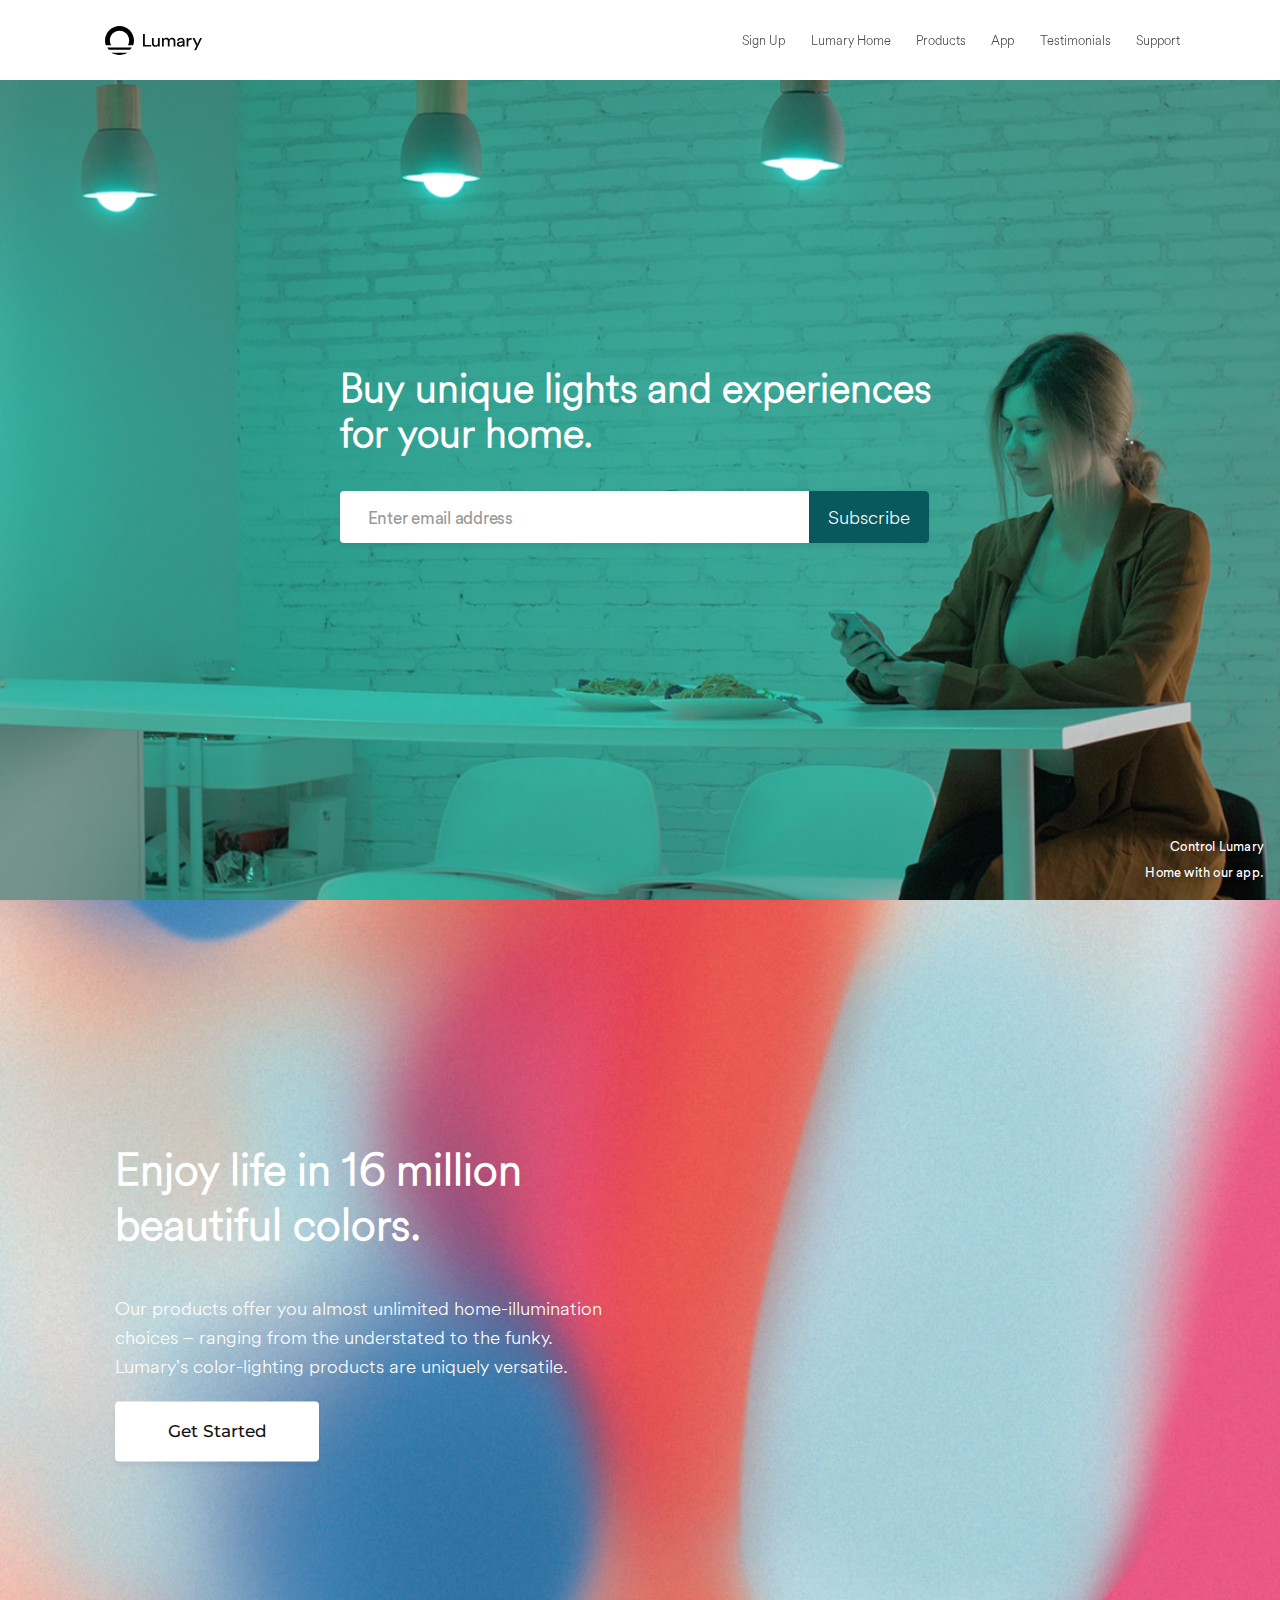
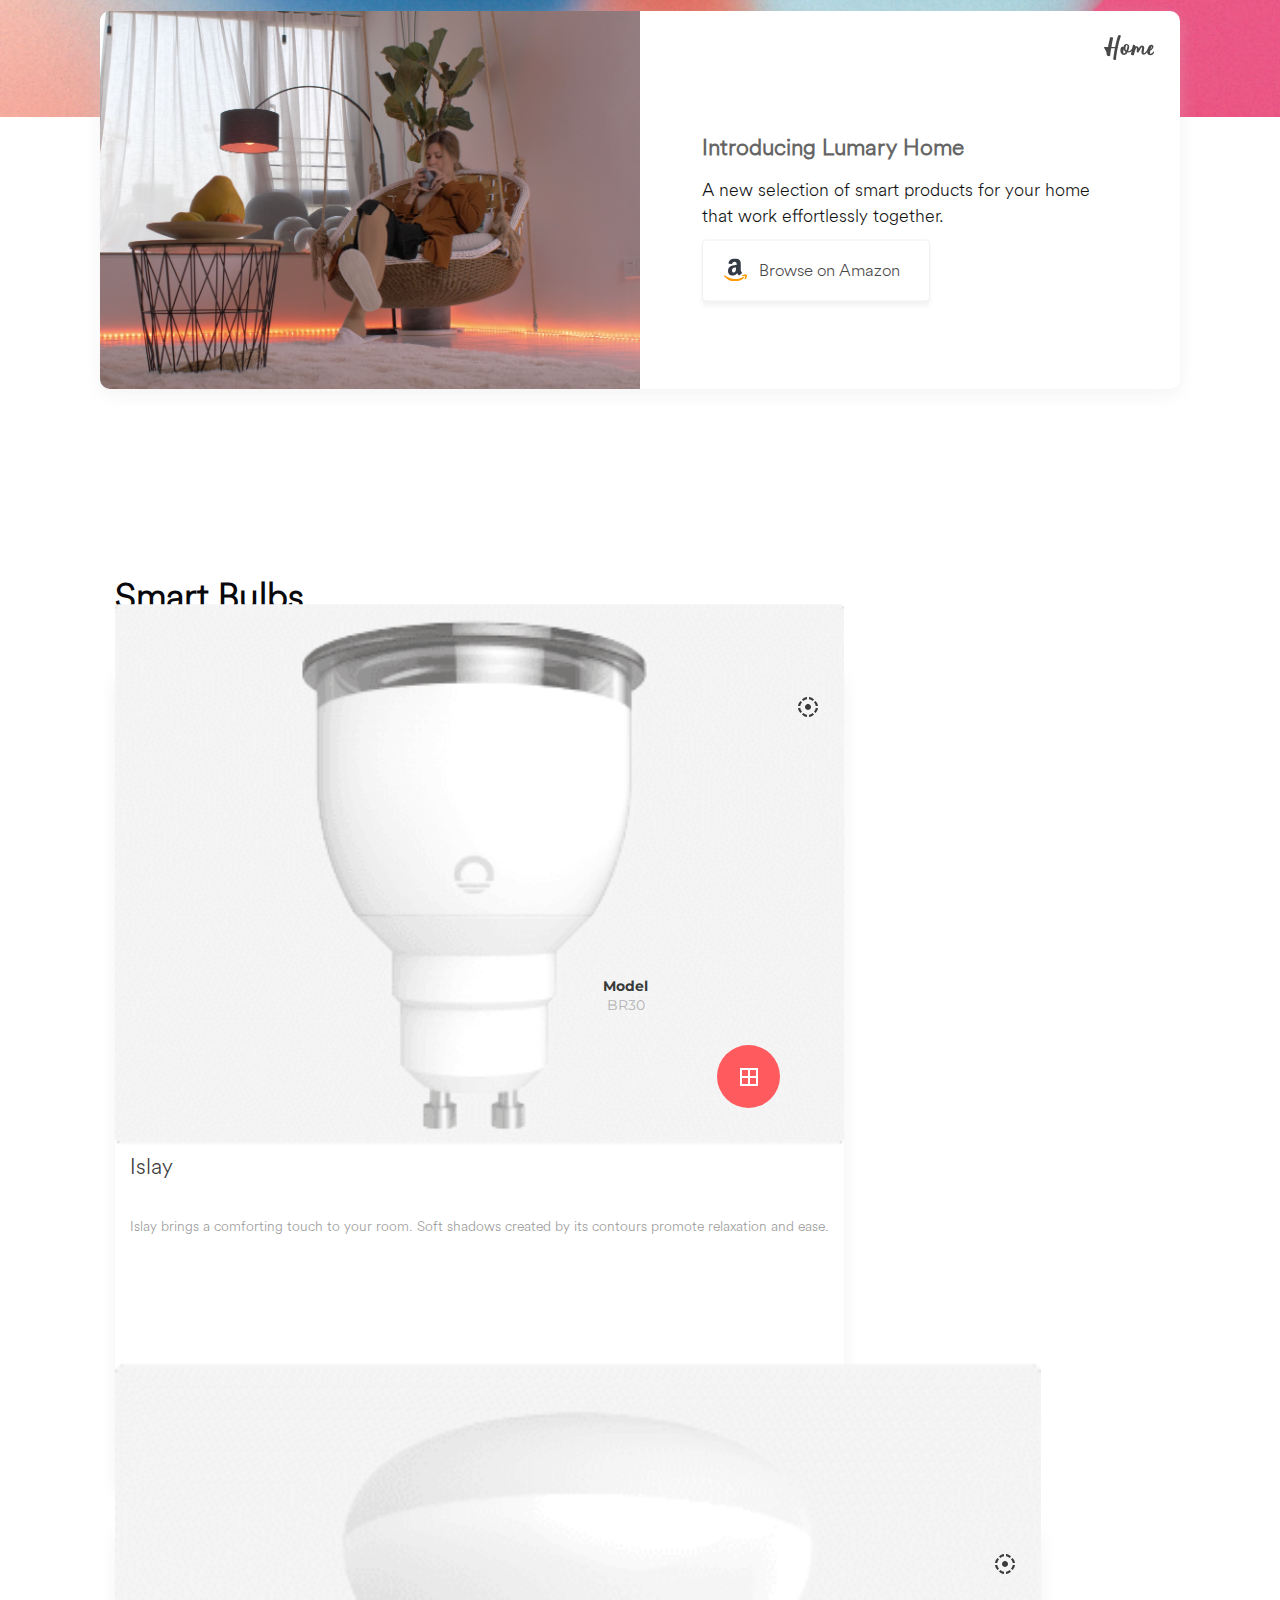
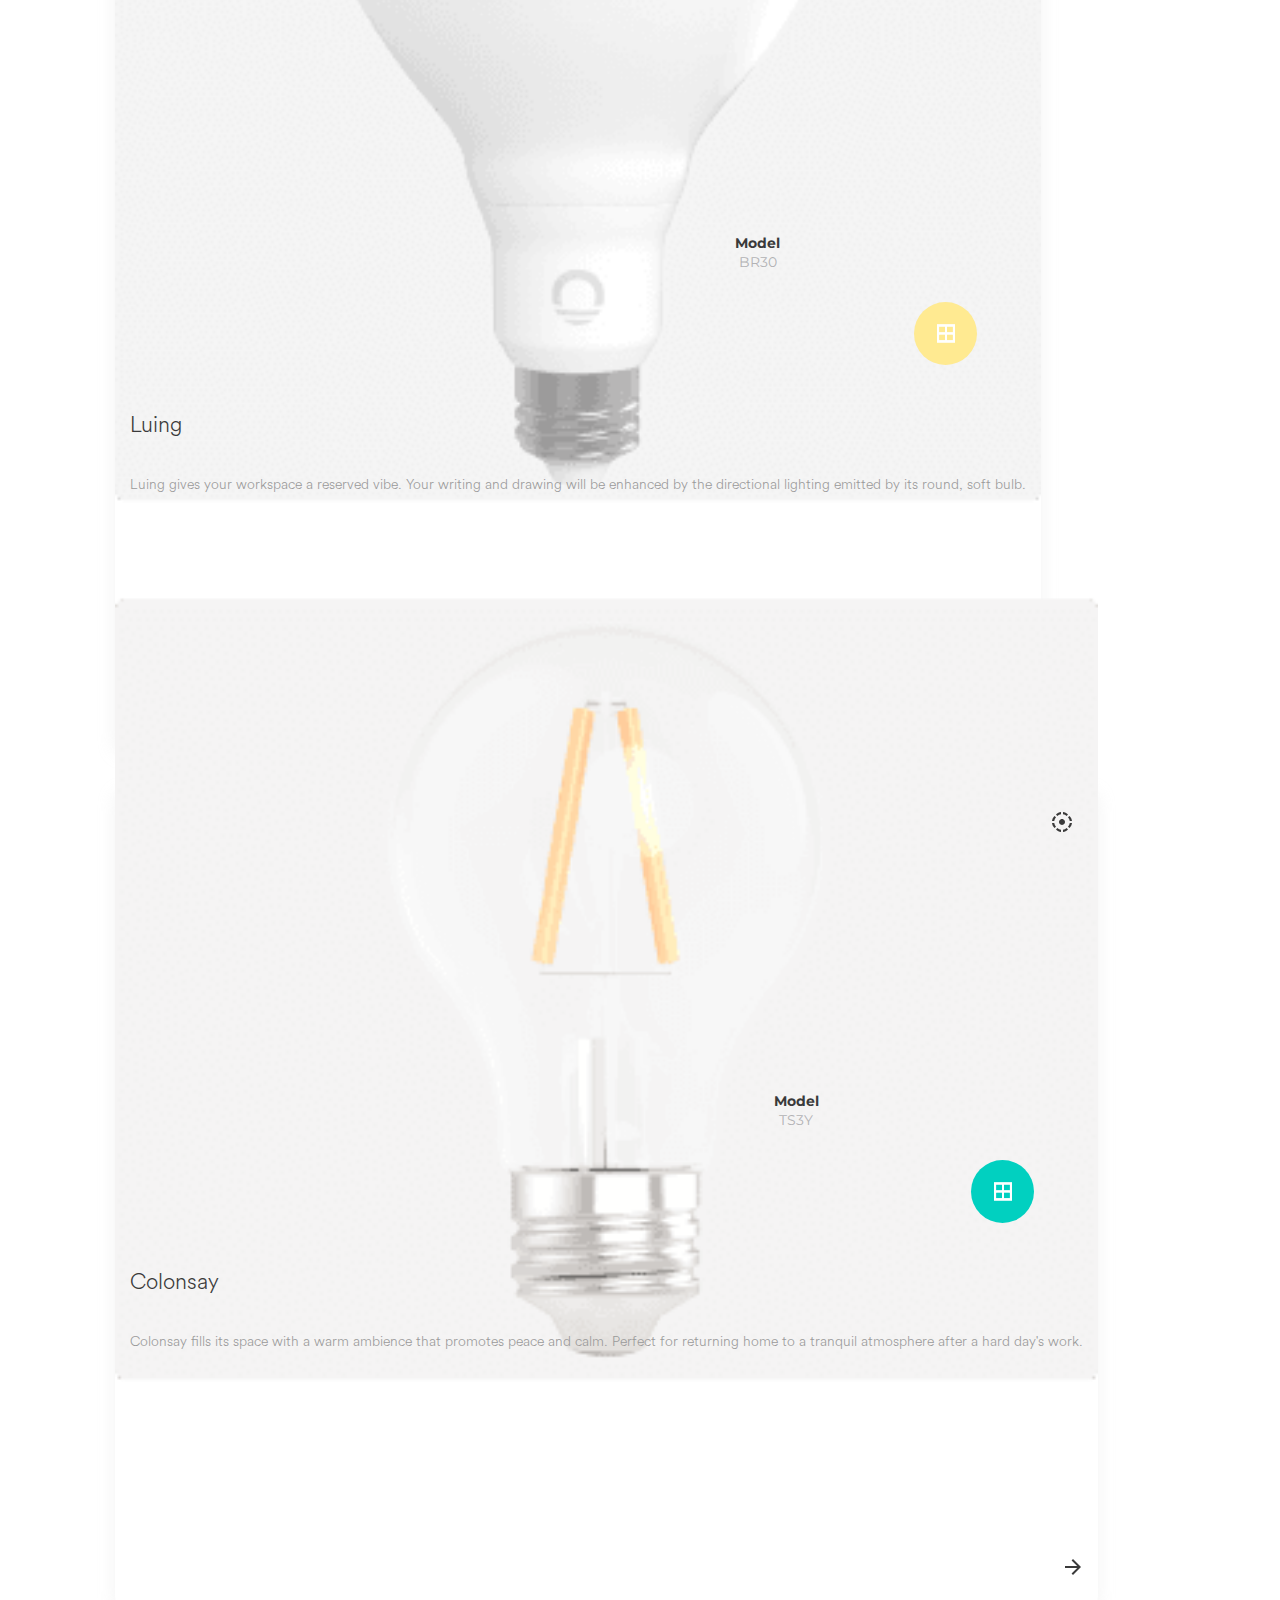
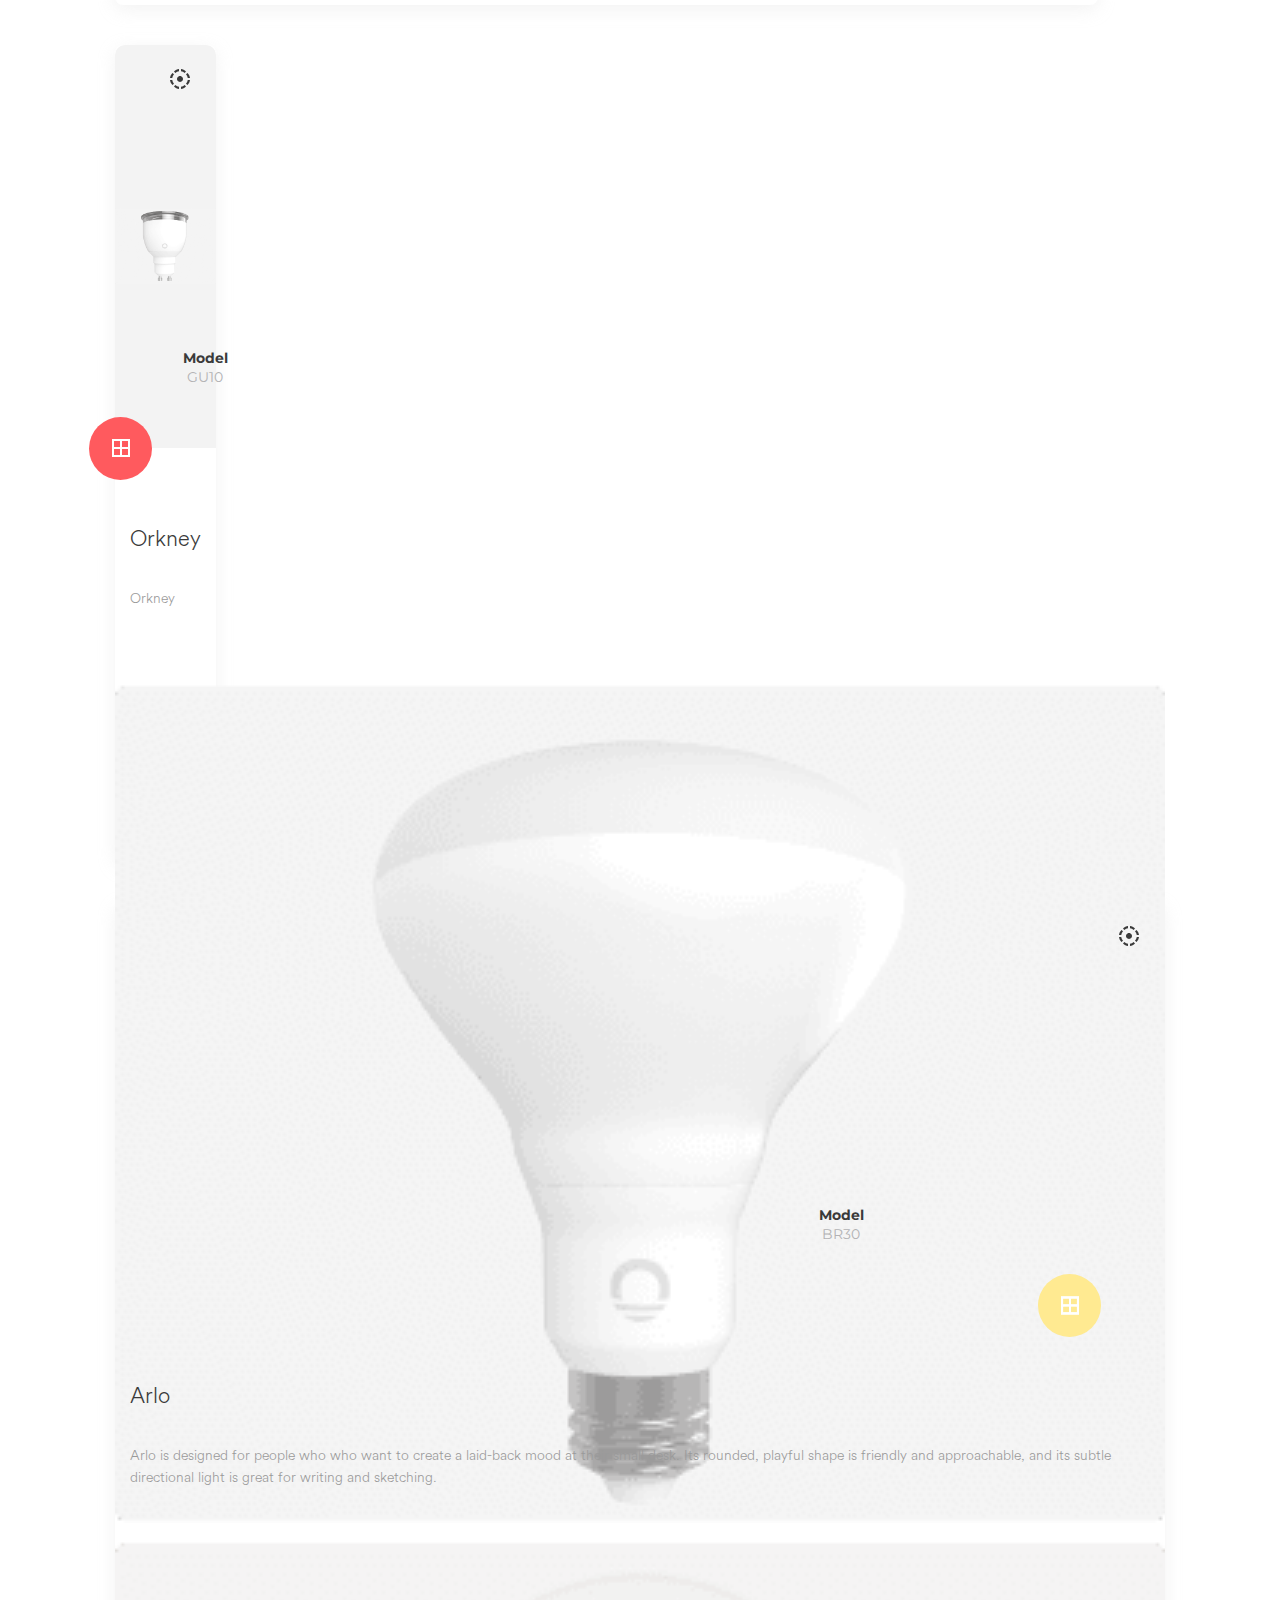
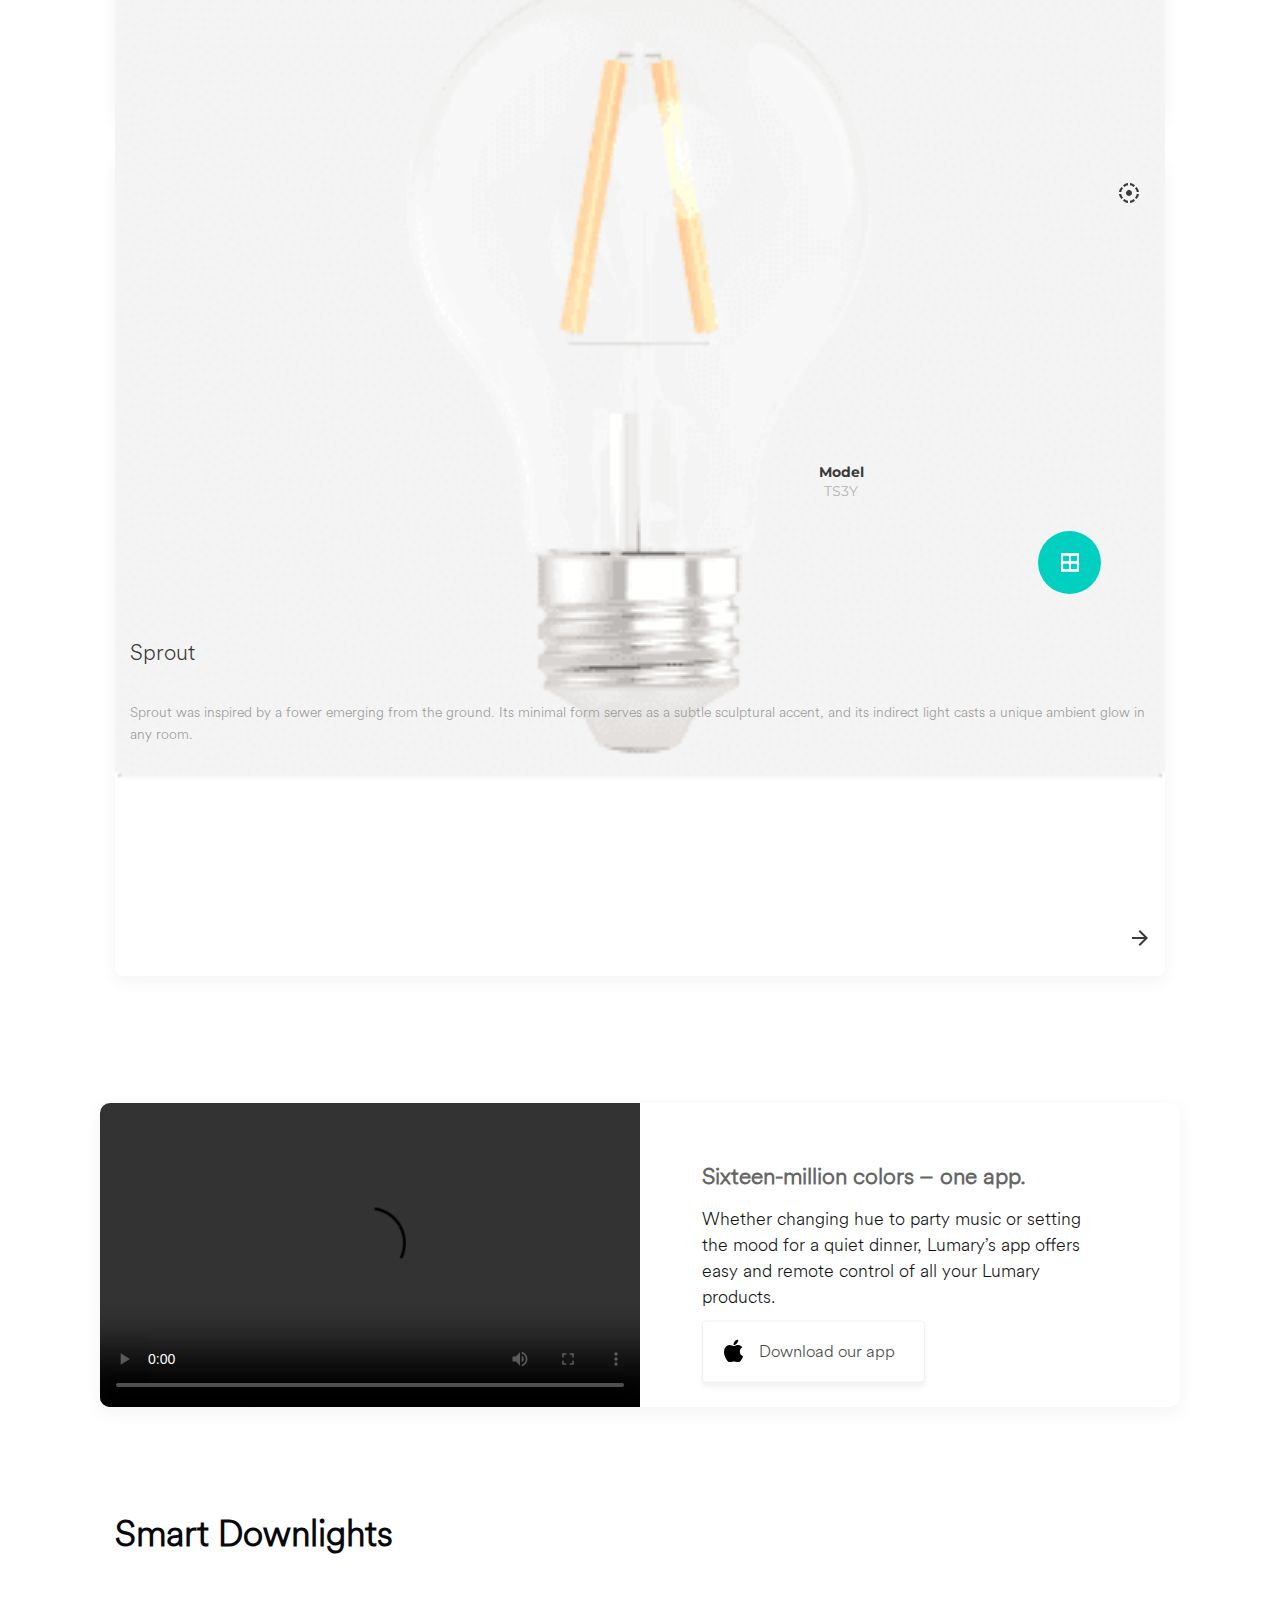
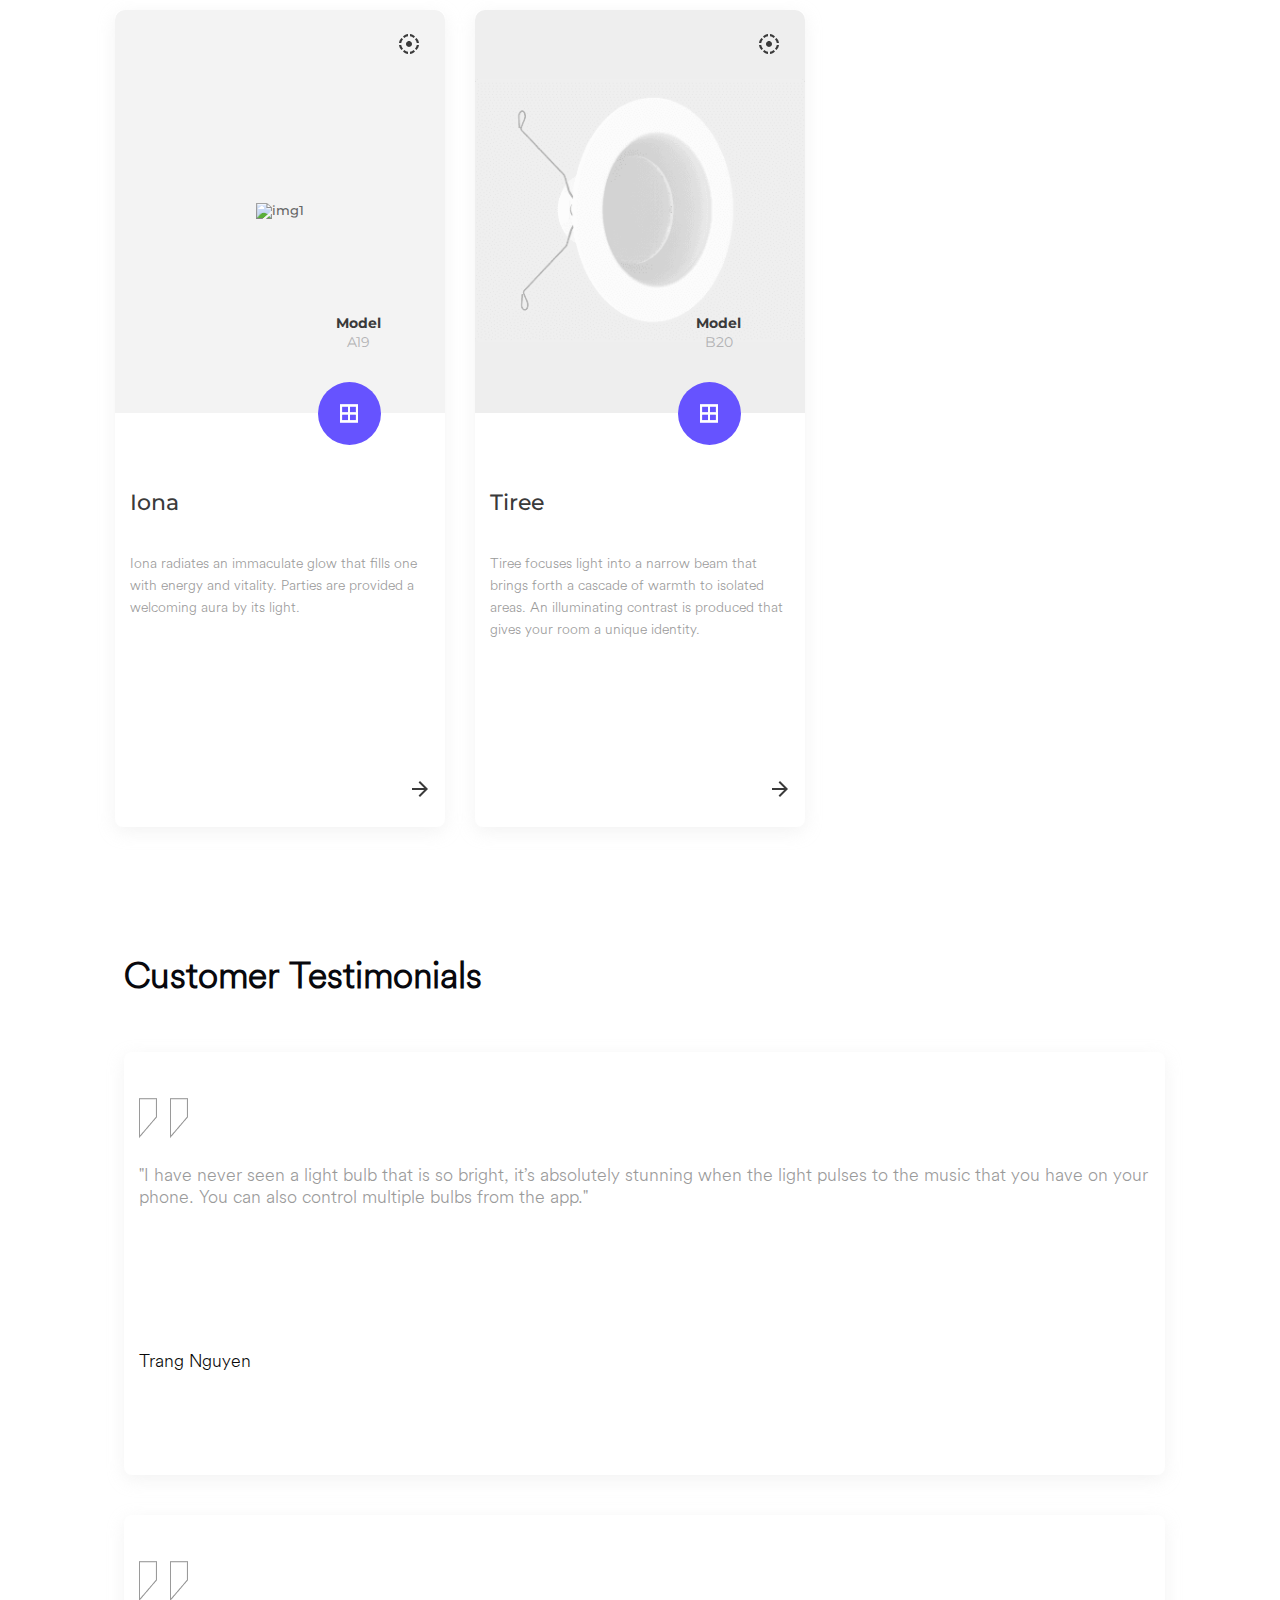
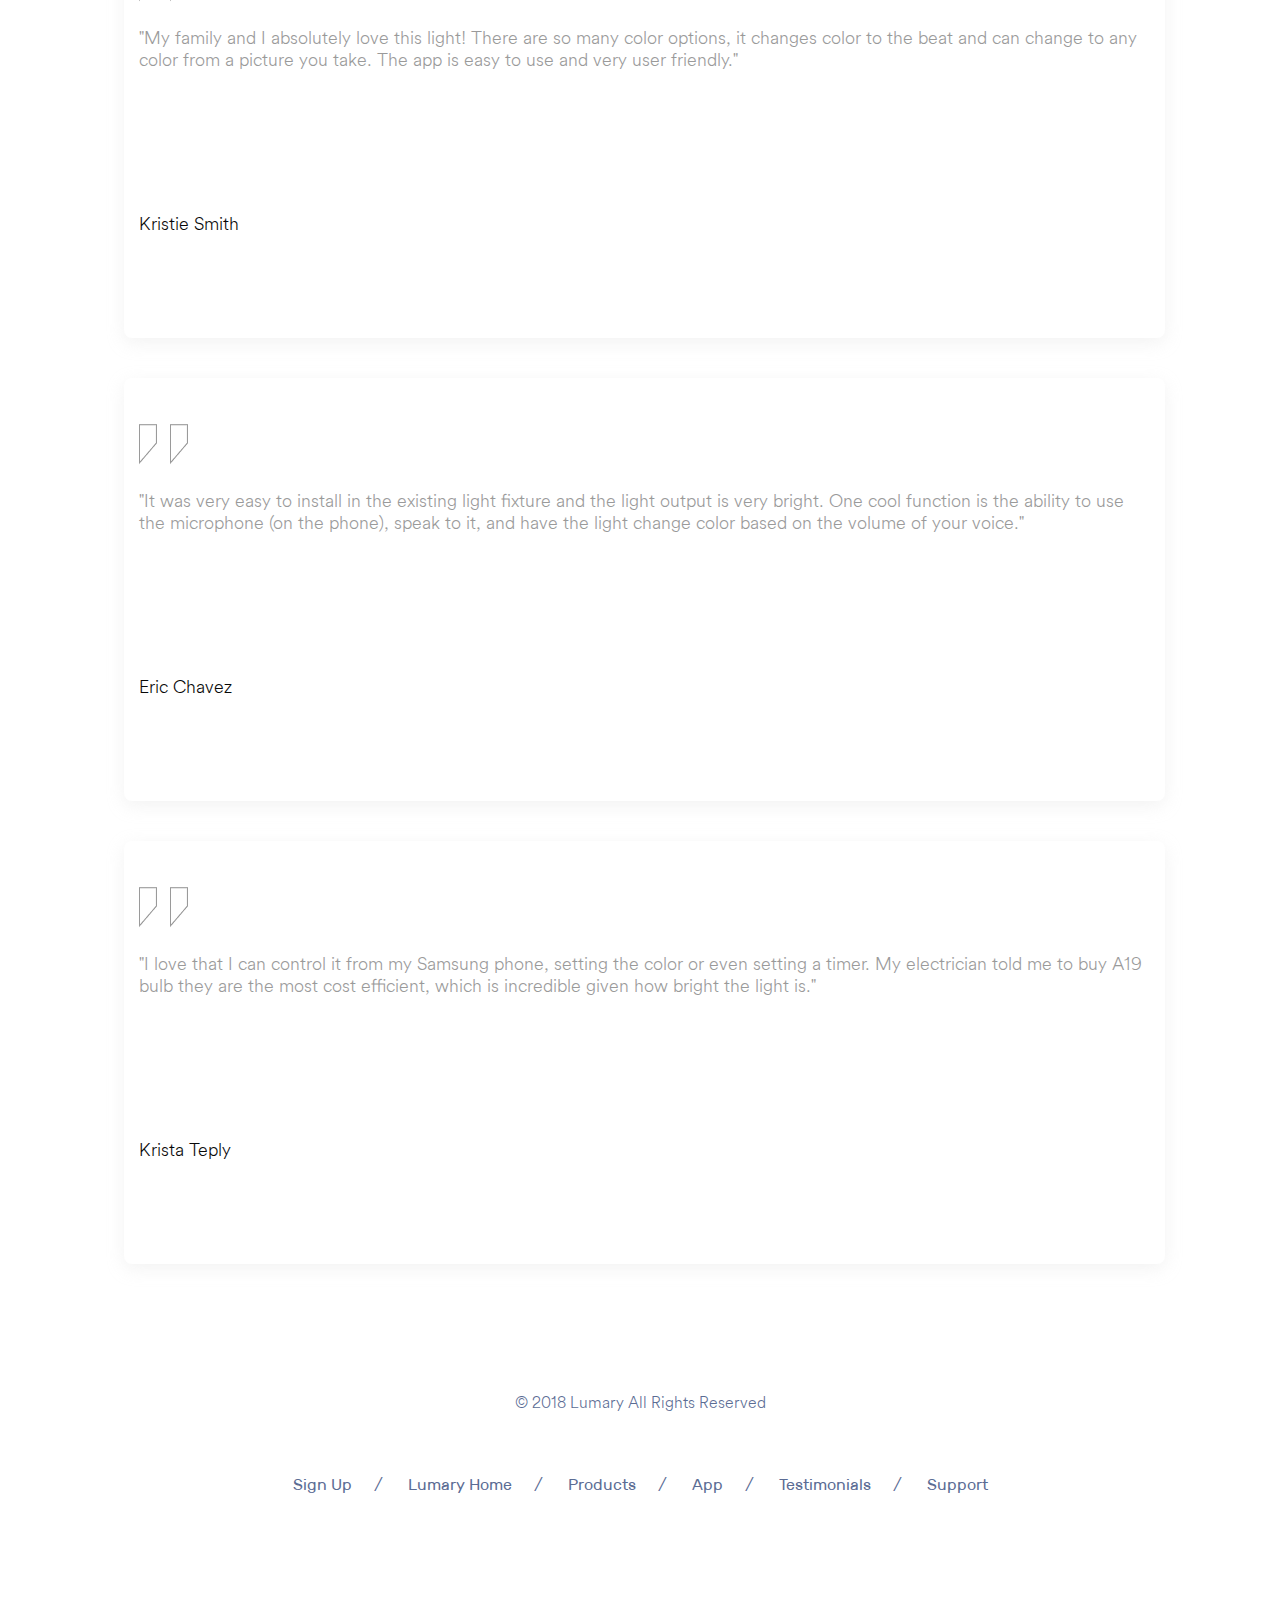
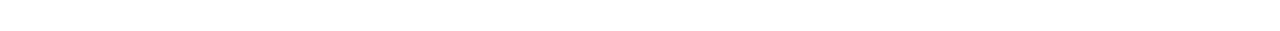
==== commit bbed5ed7: "Changed video to higher res" ====
--- a/index.html
+++ b/index.html
@@ -141,7 +141,7 @@
 <h3>Enjoy life in 16 million
 beautiful colors.</h3>
 <p>Our products offer you almost unlimited home-illumination choices – ranging from the understated to the funky. Lumary’s color-lighting products are uniquely versatile.</p>
-<a href="#" class="btn">Get Started</a>
+<a href="https://www.amazon.com/s/?ie=UTF8&keywords=ilintek&tag=googhydr-20&index=aps&hvadid=238269060385&hvpos=1t1&hvnetw=g&hvrand=1807270624073540504&hvpone=&hvptwo=&hvqmt=e&hvdev=c&hvdvcmdl=&hvlocint=&hvlocphy=2840&hvtargid=kwd-395853550265&ref=pd_sl_44yo5a5ny0_e" target="_blank" class="btn">Get Started</a>
 </div>
 </div>
 
@@ -184,17 +184,90 @@
                     </span>
                     <strong>
                     Model
+                    <em>BR30</em>
+                    </strong>
+
+                    </div>
+                    <div class="bulb_description">
+
+                        <h6>Islay</h6>
+                        <p>Islay brings a comforting touch to your room. 
+                        Soft shadows created by its contours promote
+                         relaxation and ease.</p>
+                    <span class="icon1"></span>
+                    </div>
+                    <small></small>
+                    </div>
+                    </div>
+                   </div>
+                   <div>
+                   <div class="smar-cnt-main">
+                    <div class="bulb_cnt">
+                    <div class="bulb_product">
+                    <span>
+                    <img src="images/img3.png" width="350" height="280" alt="img1">
+                    </span>
+                    <strong>
+                    Model
+                    <em>BR30</em>
+                    </strong>
+
+                    </div>
+                    <div class="bulb_description">
+
+                        <h6>Luing</h6>
+                        <p>Luing gives your workspace a reserved vibe. Your writing and drawing 
+                           will be enhanced by the directional lighting emitted by its round, soft bulb.
+                        </p>
+                    <span class="icon2"></span>
+                    </div>
+                     <small></small>
+                    </div>
+                    </div>
+                   </div>
+                   <div>
+                    <div class="smar-cnt-main">
+                    <div class="bulb_cnt">
+                    <div class="bulb_product">
+                    <span>
+                    <img src="images/img5.png" width="350" height="280" alt="img1">
+                    </span>
+                    <strong>
+                    Model
+                    <em>TS3Y</em>
+                    </strong>
+
+                    </div>
+                    <div class="bulb_description">
+
+                        <h6>Colonsay</h6>
+                        <p>Colonsay fills its space with a warm ambience that promotes peace and calm.
+                            Perfect for returning home to a tranquil atmosphere after a hard day's work.
+                             </p>
+                    <span class="icon3"></span>
+                    </div>
+                     <small></small>
+                    </div>
+                    </div>
+                   </div>
+                    <div>
+                   <div class="smar-cnt-main">
+                    <div class="bulb_cnt">
+                    <div class="bulb_product">
+                    <span>
+                    <img src="images/img2.png" width="350" height="260" alt="img1">
+                    </span>
+                    <strong>
+                    Model
                     <em>GU10</em>
                     </strong>
 
                     </div>
+                    
                     <div class="bulb_description">
 
                         <h6>Orkney</h6>
-                        <p>Orkney spreads light smoothly around
-                         a cozy space. Its smooth contoured
-                        edges create soft shadows that entice
-                        a relaxing environment</p>
+                        <p>Orkney</p>
                     <span class="icon1"></span>
                     </div>
                     <small></small>
@@ -254,82 +327,6 @@
                     </div>
                     </div>
                    </div>
-                    <div>
-                   <div class="smar-cnt-main">
-                    <div class="bulb_cnt">
-                    <div class="bulb_product">
-                    <span>
-                    <img src="images/img2.png" width="350" height="260" alt="img1">
-                    </span>
-                    <strong>
-                    Model
-                    <em>GU10</em>
-                    </strong>
-
-                    </div>
-                    <div class="bulb_description">
-
-                        <h6>Orkney</h6>
-                        <p>Orkney</p>
-                    <span class="icon1"></span>
-                    </div>
-                    <small></small>
-                    </div>
-                    </div>
-                   </div>
-                   <div>
-                   <div class="smar-cnt-main">
-                    <div class="bulb_cnt">
-                    <div class="bulb_product">
-                    <span>
-                    <img src="images/img3.png" width="350" height="280" alt="img1">
-                    </span>
-                    <strong>
-                    Model
-                    <em>BR30</em>
-                    </strong>
-
-                    </div>
-                    <div class="bulb_description">
-
-                        <h6>Arlo</h6>
-                        <p>Arlo is designed for people who who want to
-create a laid-back mood at their small desk. Its
-rounded, playful shape is friendly and
-approachable, and its subtle directional light is
-great for writing and sketching.</p>
-                    <span class="icon2"></span>
-                    </div>
-                     <small></small>
-                    </div>
-                    </div>
-                   </div>
-                   <div>
-                    <div class="smar-cnt-main">
-                    <div class="bulb_cnt">
-                    <div class="bulb_product">
-                    <span>
-                    <img src="images/img5.png" width="350" height="280" alt="img1">
-                    </span>
-                    <strong>
-                    Model
-                    <em>TS3Y</em>
-                    </strong>
-
-                    </div>
-                    <div class="bulb_description">
-
-                        <h6>Sprout</h6>
-                        <p>Sprout was inspired by a fower emerging from the
-ground. Its minimal form serves
-as a subtle sculptural accent, and its indirect light
-casts a unique ambient glow in any room.</p>
-                    <span class="icon3"></span>
-                    </div>
-                     <small></small>
-                    </div>
-                    </div>
-                   </div>
 
 
 
@@ -341,8 +338,8 @@
     <div class="content2 d-flex flex-wrap clearfix">
     <div class="cnt_lt ">
     <figure>
-            <video width="560" height="315" controls>
-                    <source src="videos/app_vid_version_4.mp4" type="video/mp4">
+            <video width="608" height="342" controls>
+                    <source src="videos/lumary_app_video.mp4" type="video/mp4">
                   </video>
     
     </figure>
@@ -351,7 +348,7 @@
     <div class="cnt_info">
         <h4>Sixteen-million colors – one app.</h4>
     <p>Whether changing hue to party music or setting the mood for a quiet dinner, Lumary’s app offers easy and remote control of all your Lumary products.</p>
-    <a href="#" class="btn btn2">Go to our app</a>
+    <a href="#" class="btn btn3">Download our app</a>
     </div>
     </div>
     </div>
@@ -366,19 +363,24 @@
                     <div class="bulb_cnt">
                     <div class="bulb_product">
                     <span>
-                    <img src="images/img2.png" width="350" height="260" alt="img1">
-                    </span>
-
-
-                    </div>
-                    <div class="bulb_description">
-
-                        <h6>Orkney</h6>
-                        <p>The body of the product is constructed with in house
-3D printing technologies and then
-carefully hand-finished by local craftsmen to
-achieve a smooth luxurious finish.</p>
-                    <span class="icon1"></span>
+                    <img src="images/img7.png" width="350" height="260" alt="img1">
+                    </span>
+                    <strong>
+                            Model
+                            <em>A19</em>
+                            </strong>
+
+
+                    </div>
+                    <div class="bulb_description">
+
+                        <h6>Iona</h6>
+                        <p>Iona radiates an immaculate glow that fills one with energy and vitality.
+                           Parties are provided a welcoming aura by its light.
+                        </p>
+                    <span class="icon4"></span>
+                
+               
                     </div>
                      <small></small>
                     </div>
@@ -389,17 +391,20 @@
                     <span>
                     <img src="images/img6.png" width="350" height="280" alt="img1">
                     </span>
-
-
-                    </div>
-                    <div class="bulb_description">
-
-                        <h6>Konus</h6>
-                        <p>Aura spreads light smoothly around
-a cozy space. Its smooth contoured
-edges create soft shadows that entice
-a relaxing environment</p>
+                    <strong>
+                    Model
+                    <em>B20</em>
+                    </strong>
+
+                    </div>
+                    <div class="bulb_description">
+
+                        <h6>Tiree</h6>
+                        <p>Tiree focuses light into a narrow beam that brings forth a cascade of warmth to isolated 
+                            areas. An illuminating contrast is produced that gives your room a unique identity.
+                        </p>
                     <span class="icon4"></span>
+                    
                     </div>
                      <small></small>
                     </div>
@@ -487,10 +492,12 @@
             </div>
             <div class="flinks">
                 <ul>
-                    <li><a href="#">Benefit </a></li>
-                    <li><a href="#">Pricing </a></li>
-                    <li><a href="#">Testimonials  </a></li>
-                    <li><a href="#">Clients </a></li>
+                    <li><a href="#signup">Sign Up</a></li>
+                    <li><a href="#lumaryhome">Lumary Home</a></li>
+                    <li><a href="#products">Products</a></li>
+					<li><a href="#app">App</a></li>
+                    <li><a href="#testimonials">Testimonials</a></li>
+                    <li><a href="#support">Support</a></li>
                 </ul>
 
             </div>
@@ -508,7 +515,7 @@
            <div class="prodmain clearfix">
 
              <div class="product_item">
-                <a href="#"><figure><img src="images/producitem.png" width="295" height="434" alt="img"></figure></a>
+                <a href="#"><figure><img src="images/img7.png" width="295" height="434" alt="img"></figure></a>
              </div>
               <div class="product_info">
                  <h2>Orkney</h2>
@@ -558,7 +565,7 @@
            <div class="prodmain clearfix">
 
              <div class="product_item">
-                <a href="#"><figure><img src="images/producitem.png" width="295" height="434" alt="img"></figure></a>
+                <a href="#"><figure><img src="images/img7.png" width="295" height="434" alt="img"></figure></a>
              </div>
                <div class="product_info">
                    <h2>Orkney</h2>
@@ -581,7 +588,7 @@
                 <a href="#"><figure><img src="images/img6.png" width="350" height="280" alt="img"></figure></a>
              </div>
                 <div class="product_info">
-                 <h2>Konus</h2>
+                 <h2>Tiree</h2>
                  <p>Aura spreads light smoothly around
 a cozy space. Its smooth contoured
 edges create soft shadows that entice
--- a/css/style.css
+++ b/css/style.css
@@ -87,6 +87,7 @@
 
 .cnt_rt p  {font-size: 26px;line-height: 28px;color: #131313;padding: 24px 0 31px 0;}
 .cnt_rt  .btn  {background: url(../images/amazon.svg) no-repeat center left;color: #484848;border-radius: 2px;box-shadow: 0 2px 2px 0 rgba(0, 0, 0, 0.05);box-shadow: 0 2px 2px 0 var(--black-5);background-color: #ffffff;border: solid 0.5px #f1f1ef;background-position: 21px 18px;font-size: 17px;padding: 0 29px 0 56px;/* Rectangle 17: *//* background: #FFFFFF; */border: 1px solid #F1F1EF;box-shadow: 0 4px 4px 0 rgba(0,0,0,0.05);border-radius: 4px;font-family:  CircularAirPro;}
+.cnt_rt  .btn3  {background: url(../images/apple.svg) no-repeat center left;color: #484848;border-radius: 2px;box-shadow: 0 2px 2px 0 rgba(0, 0, 0, 0.05);box-shadow: 0 2px 2px 0 var(--black-5);background-color: #ffffff;border: solid 0.5px #f1f1ef;background-position: 21px 18px;font-size: 17px;padding: 0 29px 0 56px;/* Rectangle 17: *//* background: #FFFFFF; */border: 1px solid #F1F1EF;box-shadow: 0 4px 4px 0 rgba(0,0,0,0.05);border-radius: 4px;font-family:  CircularAirPro;}
 .product  {max-width:1316px;margin:0 auto;display: block;position: relative;padding: 199px 0; background: #fff;}
 .product_info {width: 50%;padding: 237px 0 0 0;position: absolute;left: 120px;top: 46%;transform: translateY(-50%);-webkit-transform: translateY(-50%);-ms-transform: translateY(-50%);-moz-transform: translateY(-50%);}
 .product_info p  {display: block;padding: 13px 68px 23px 8px;width: 55%;line-height: 30px;color: #b2b2b4;}
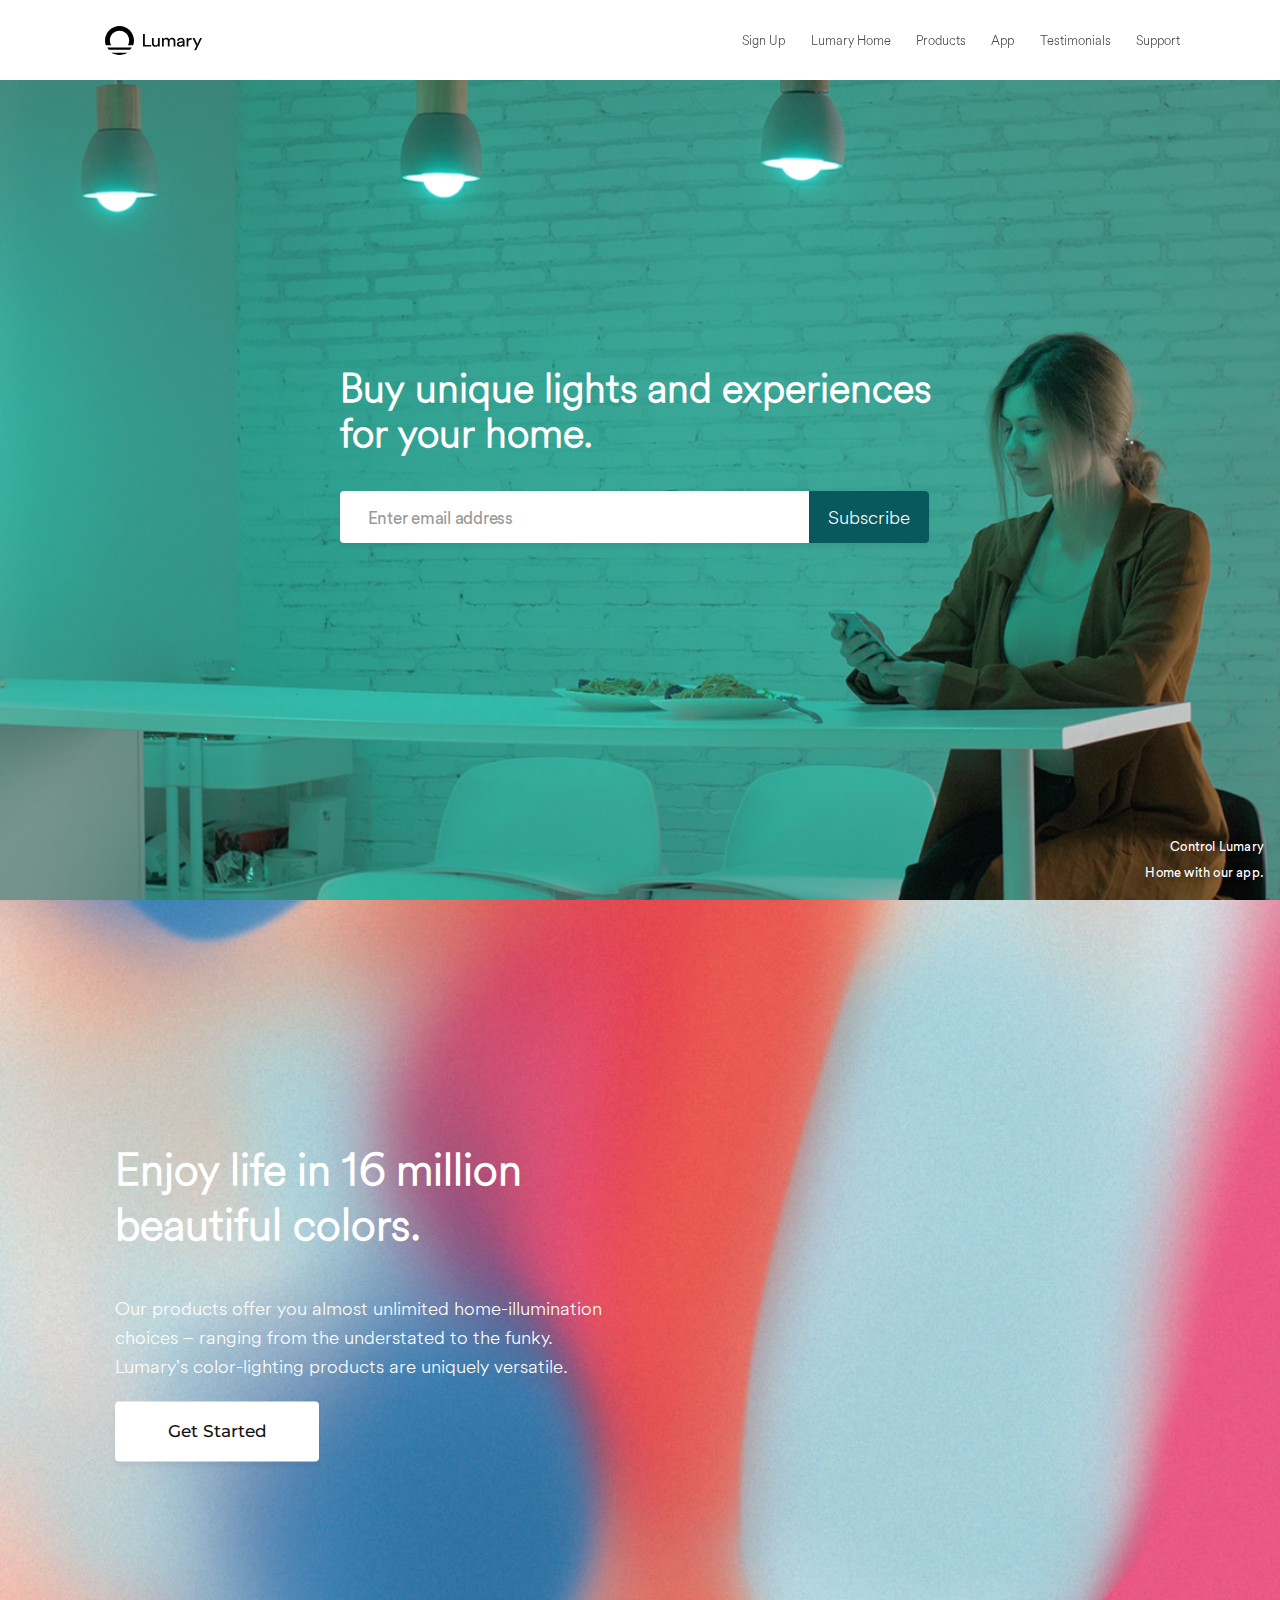
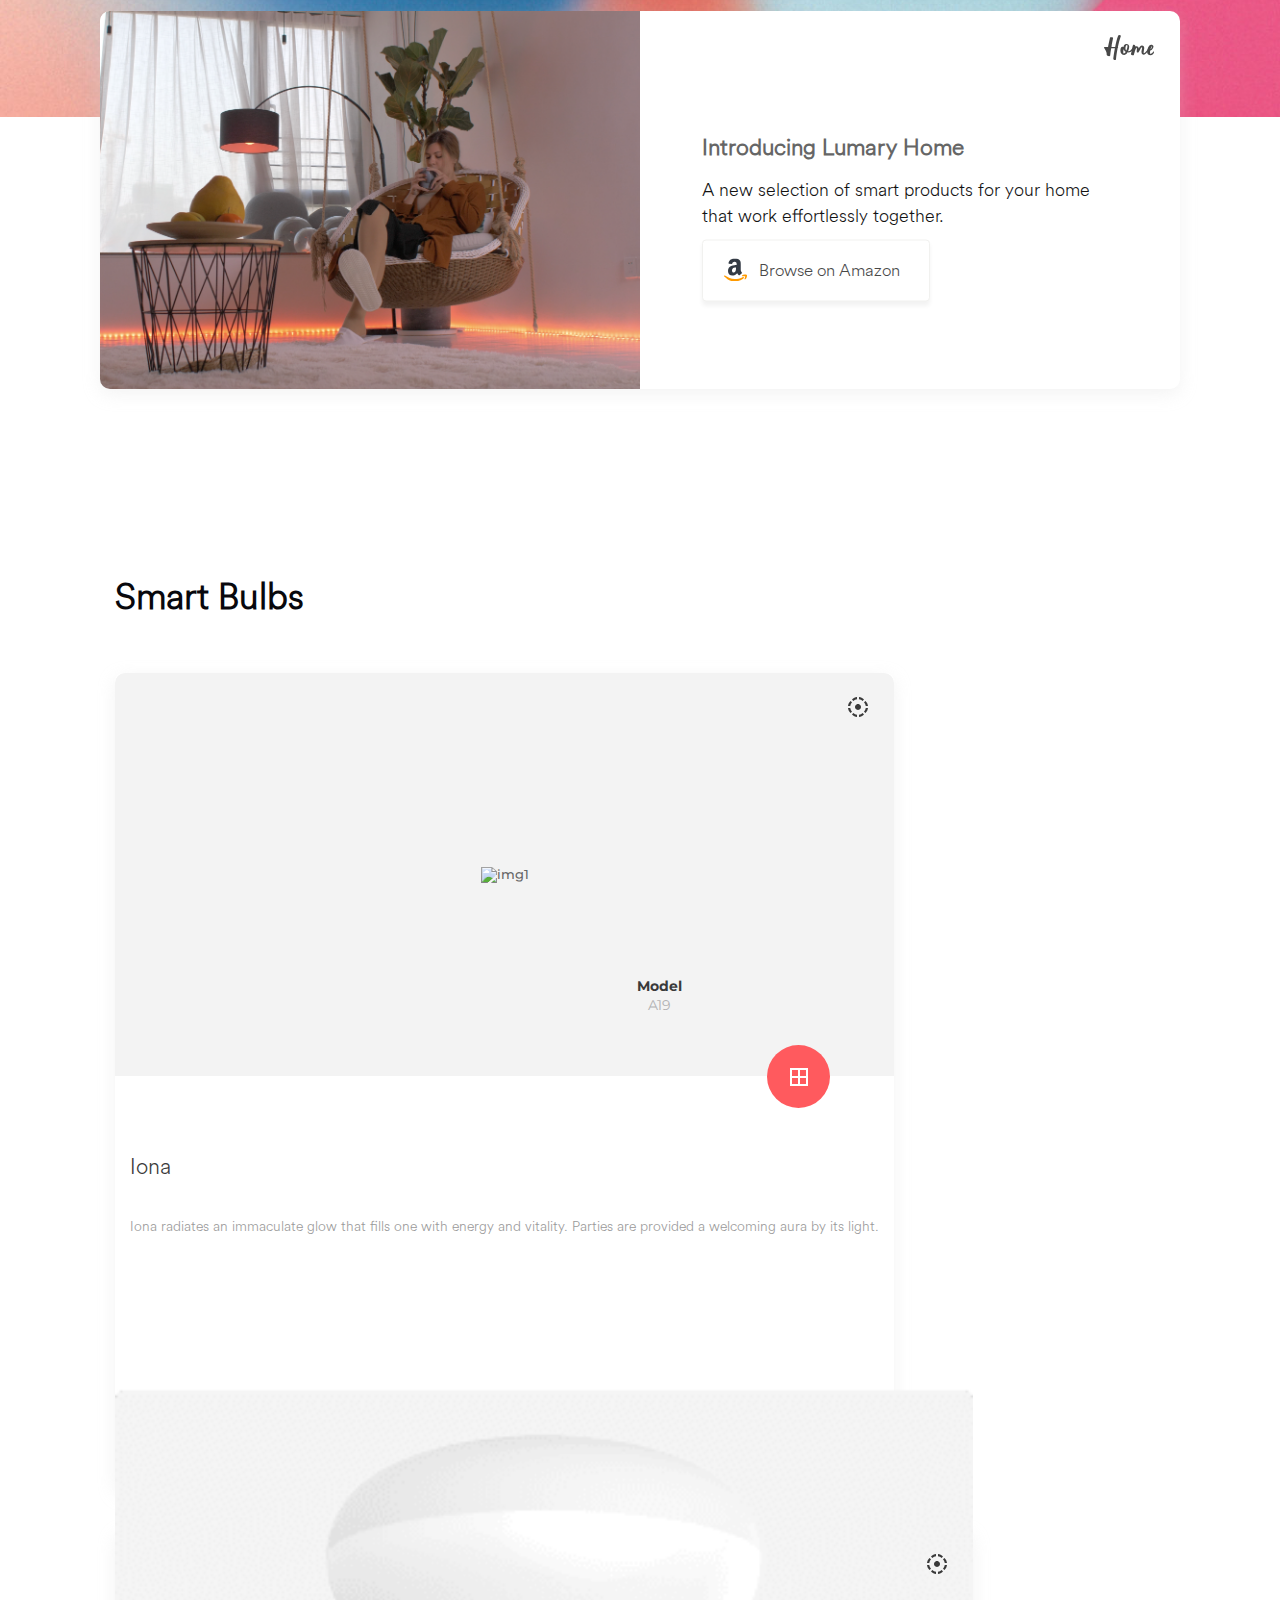
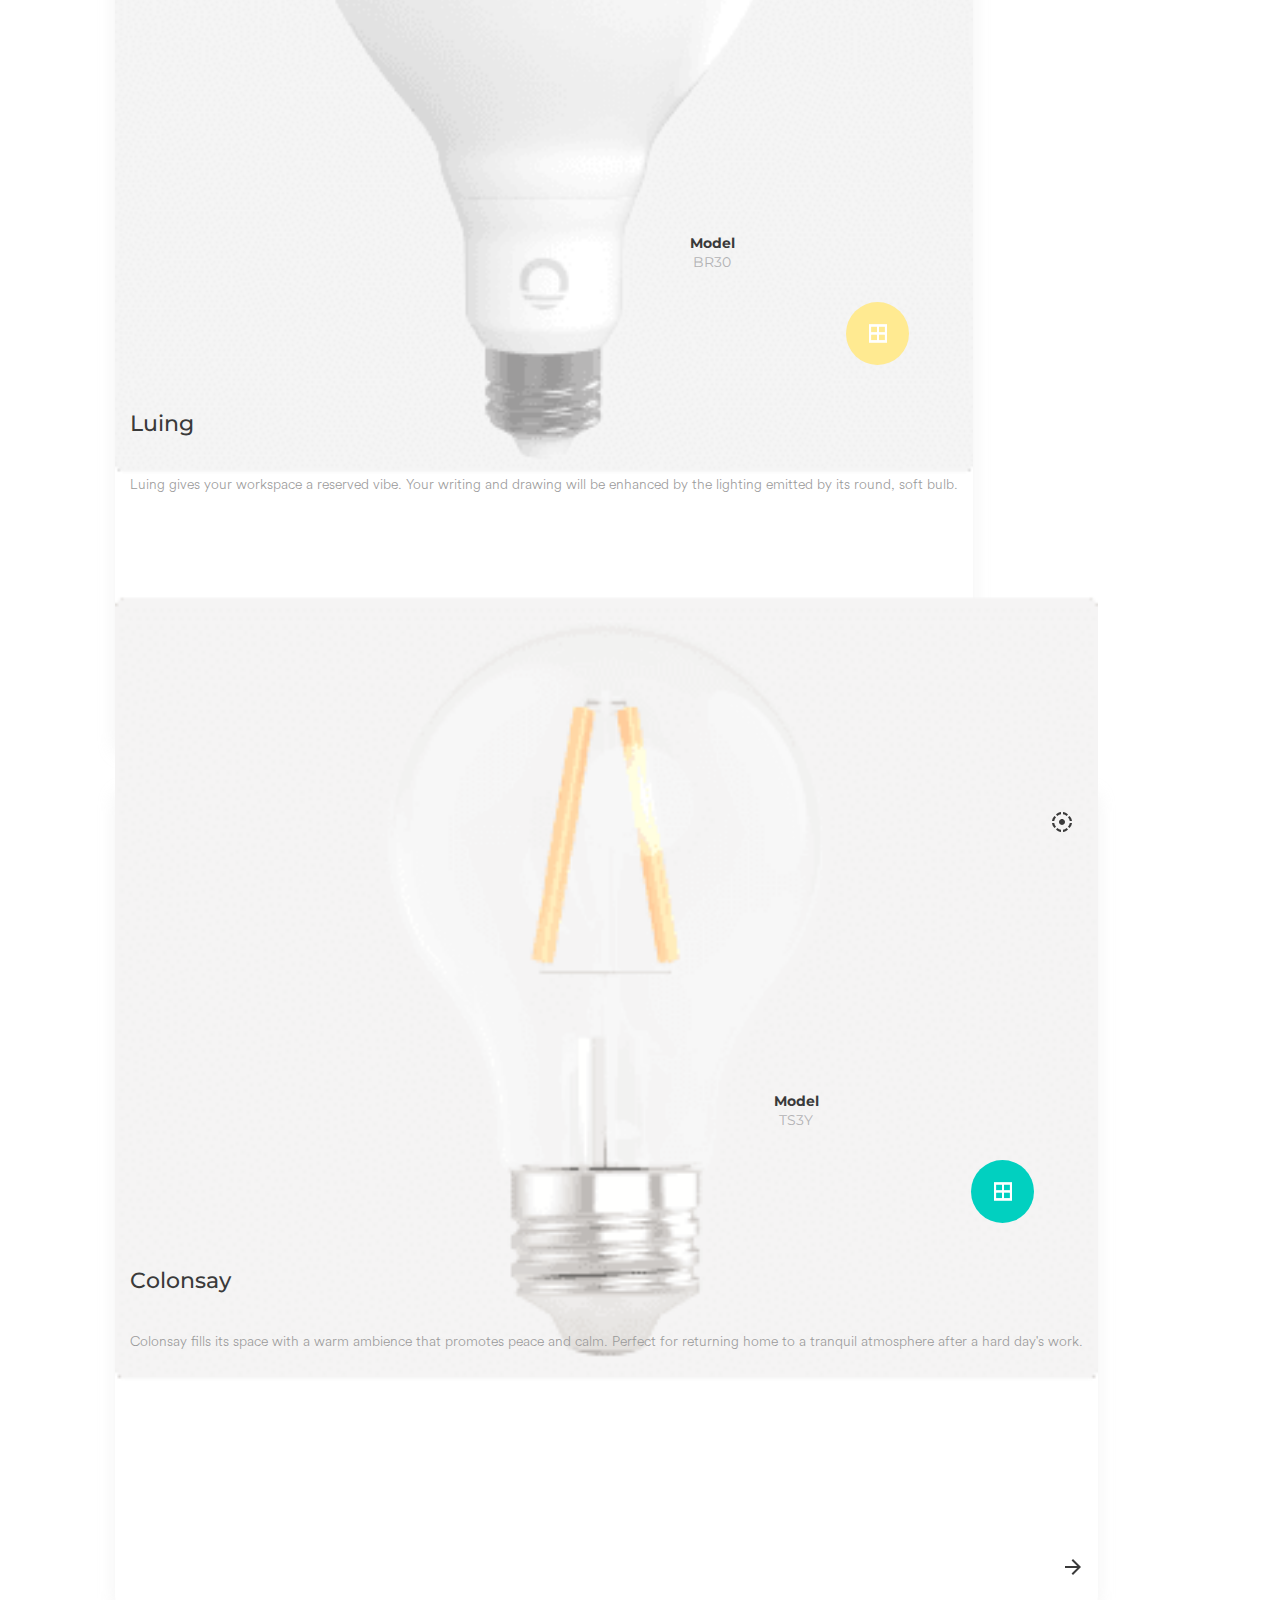
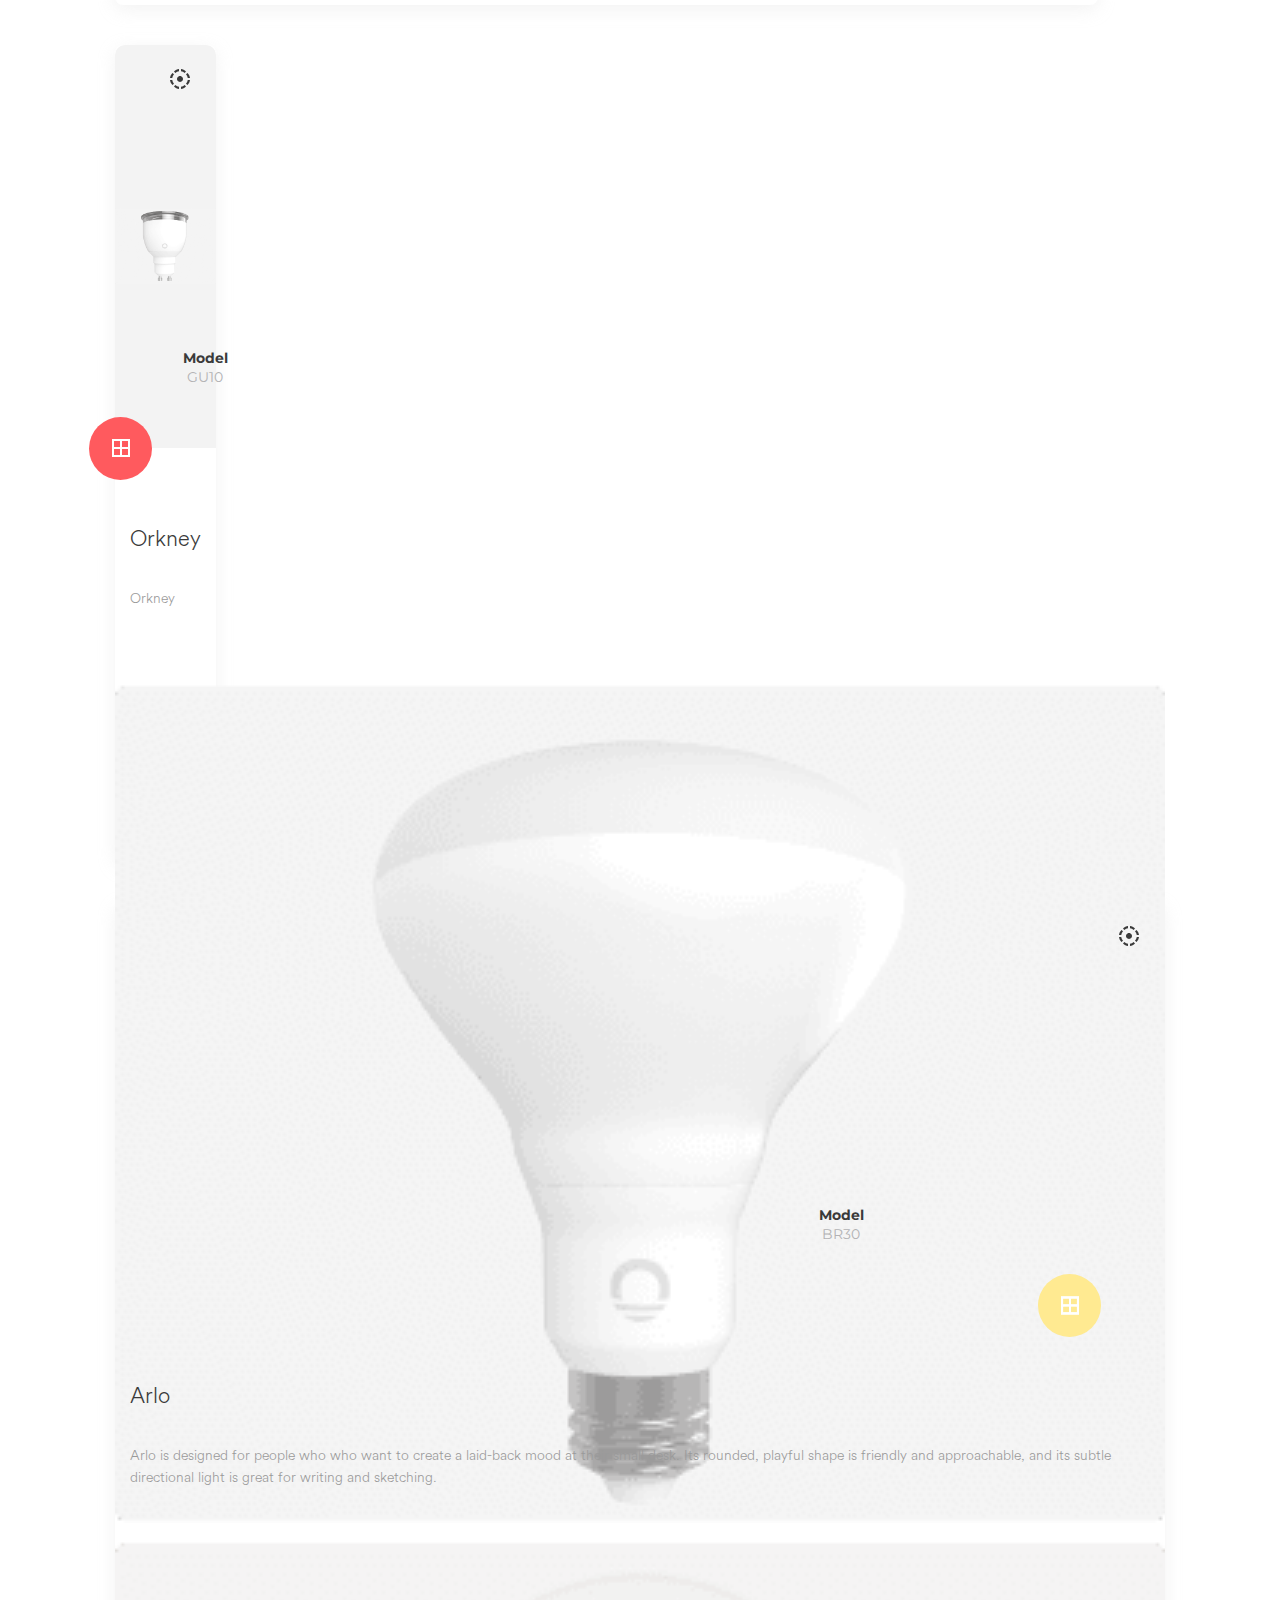
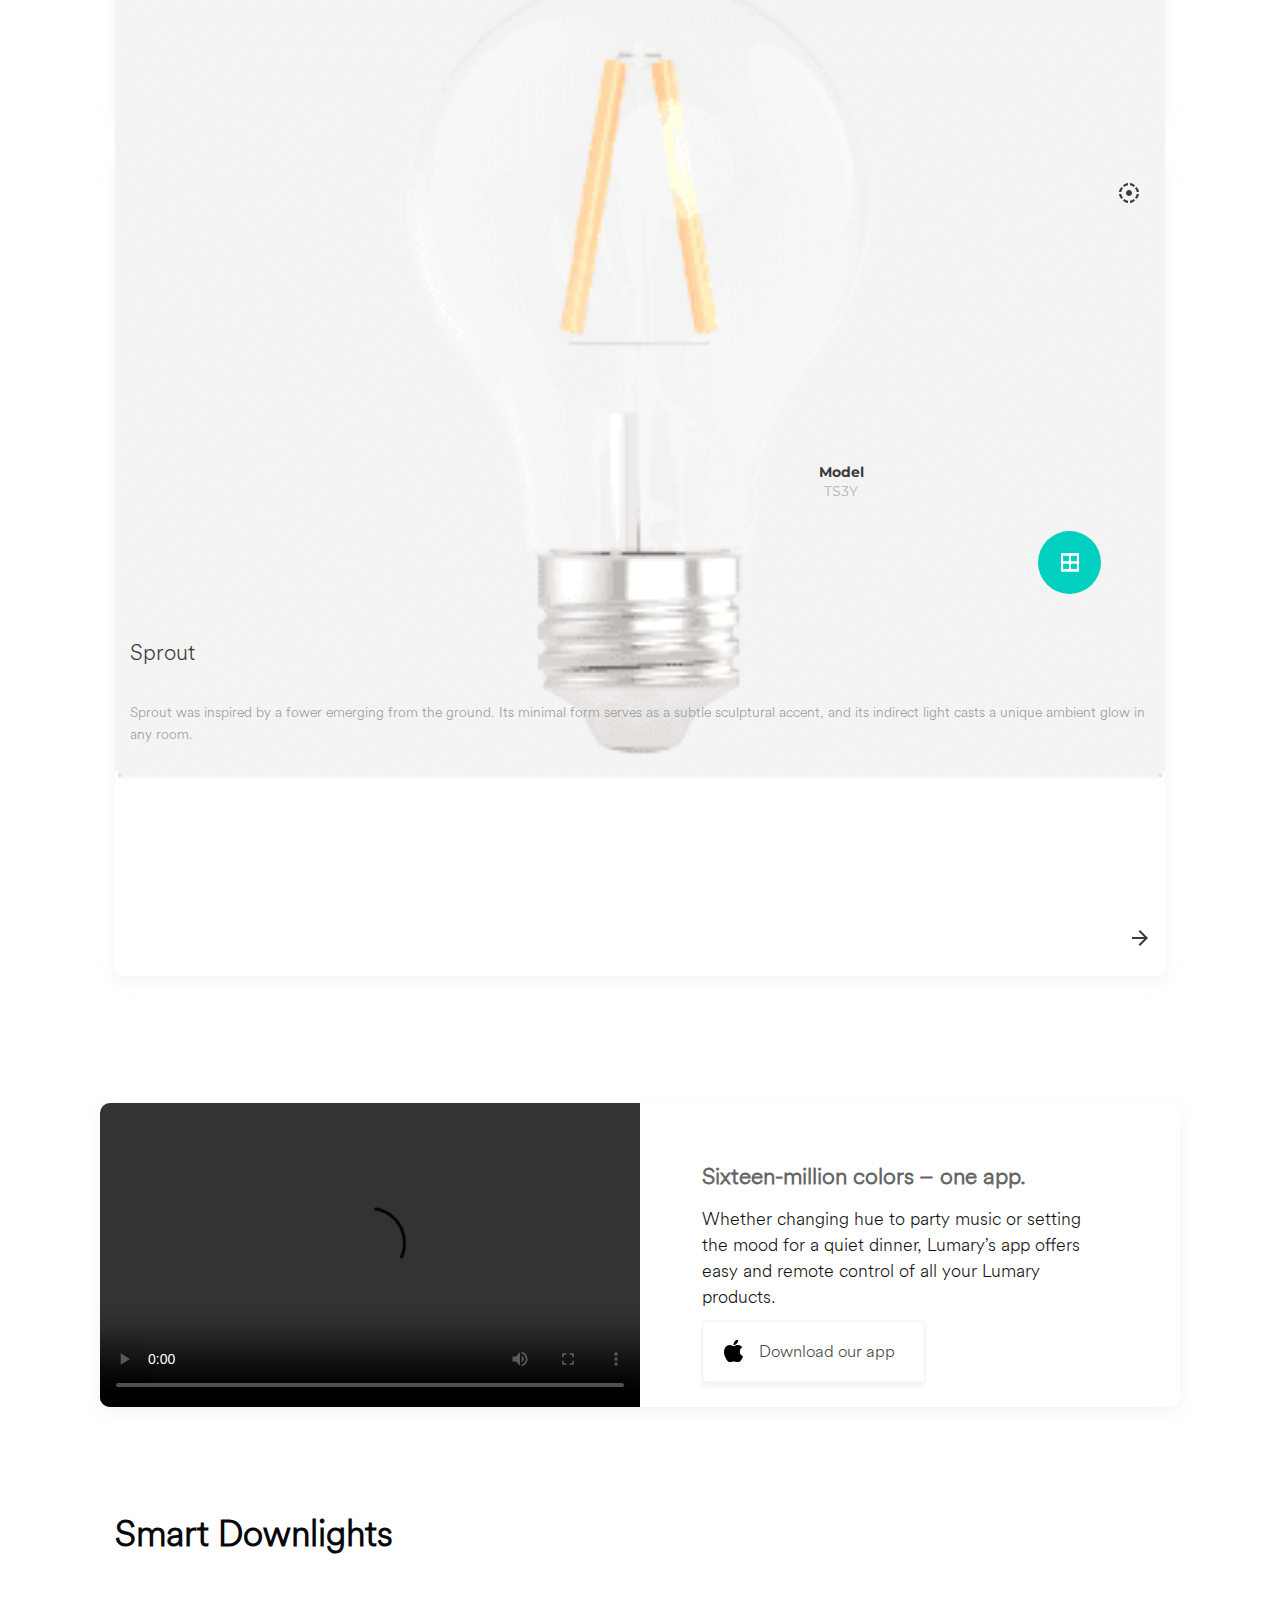
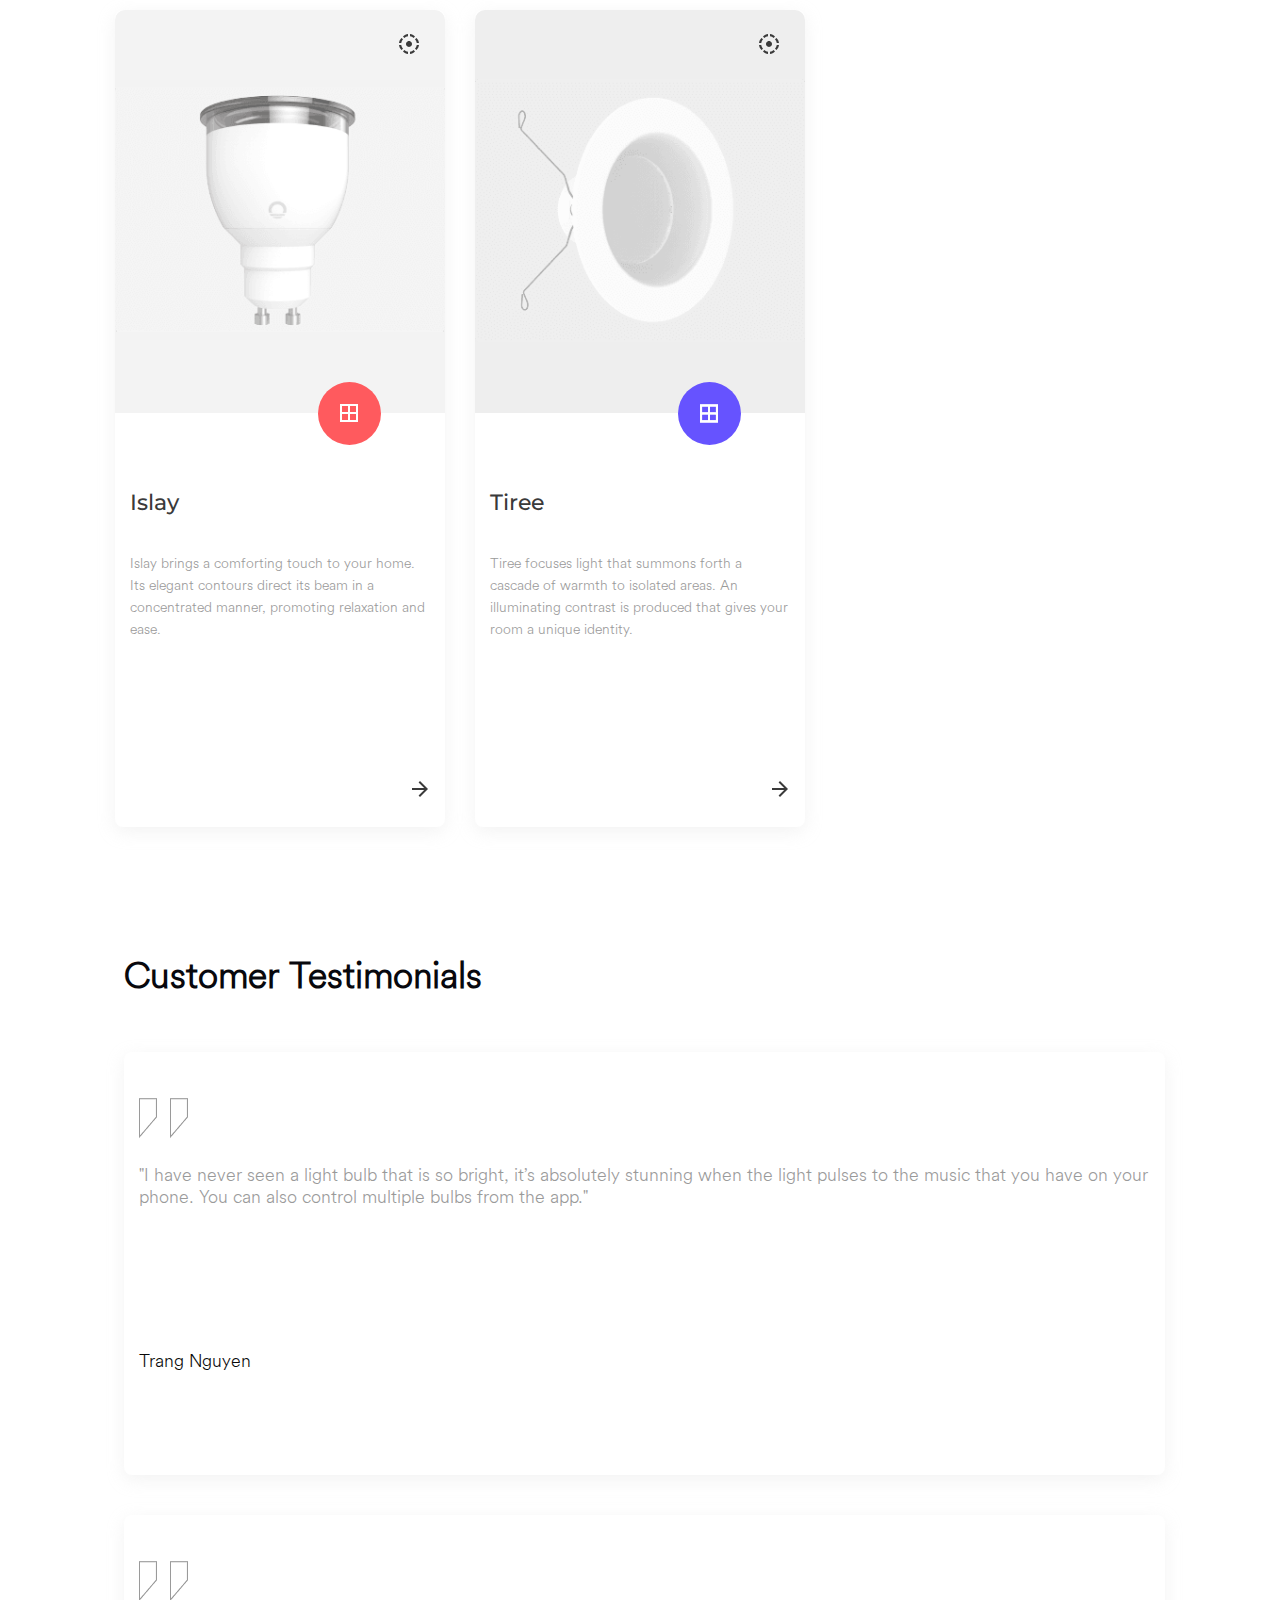
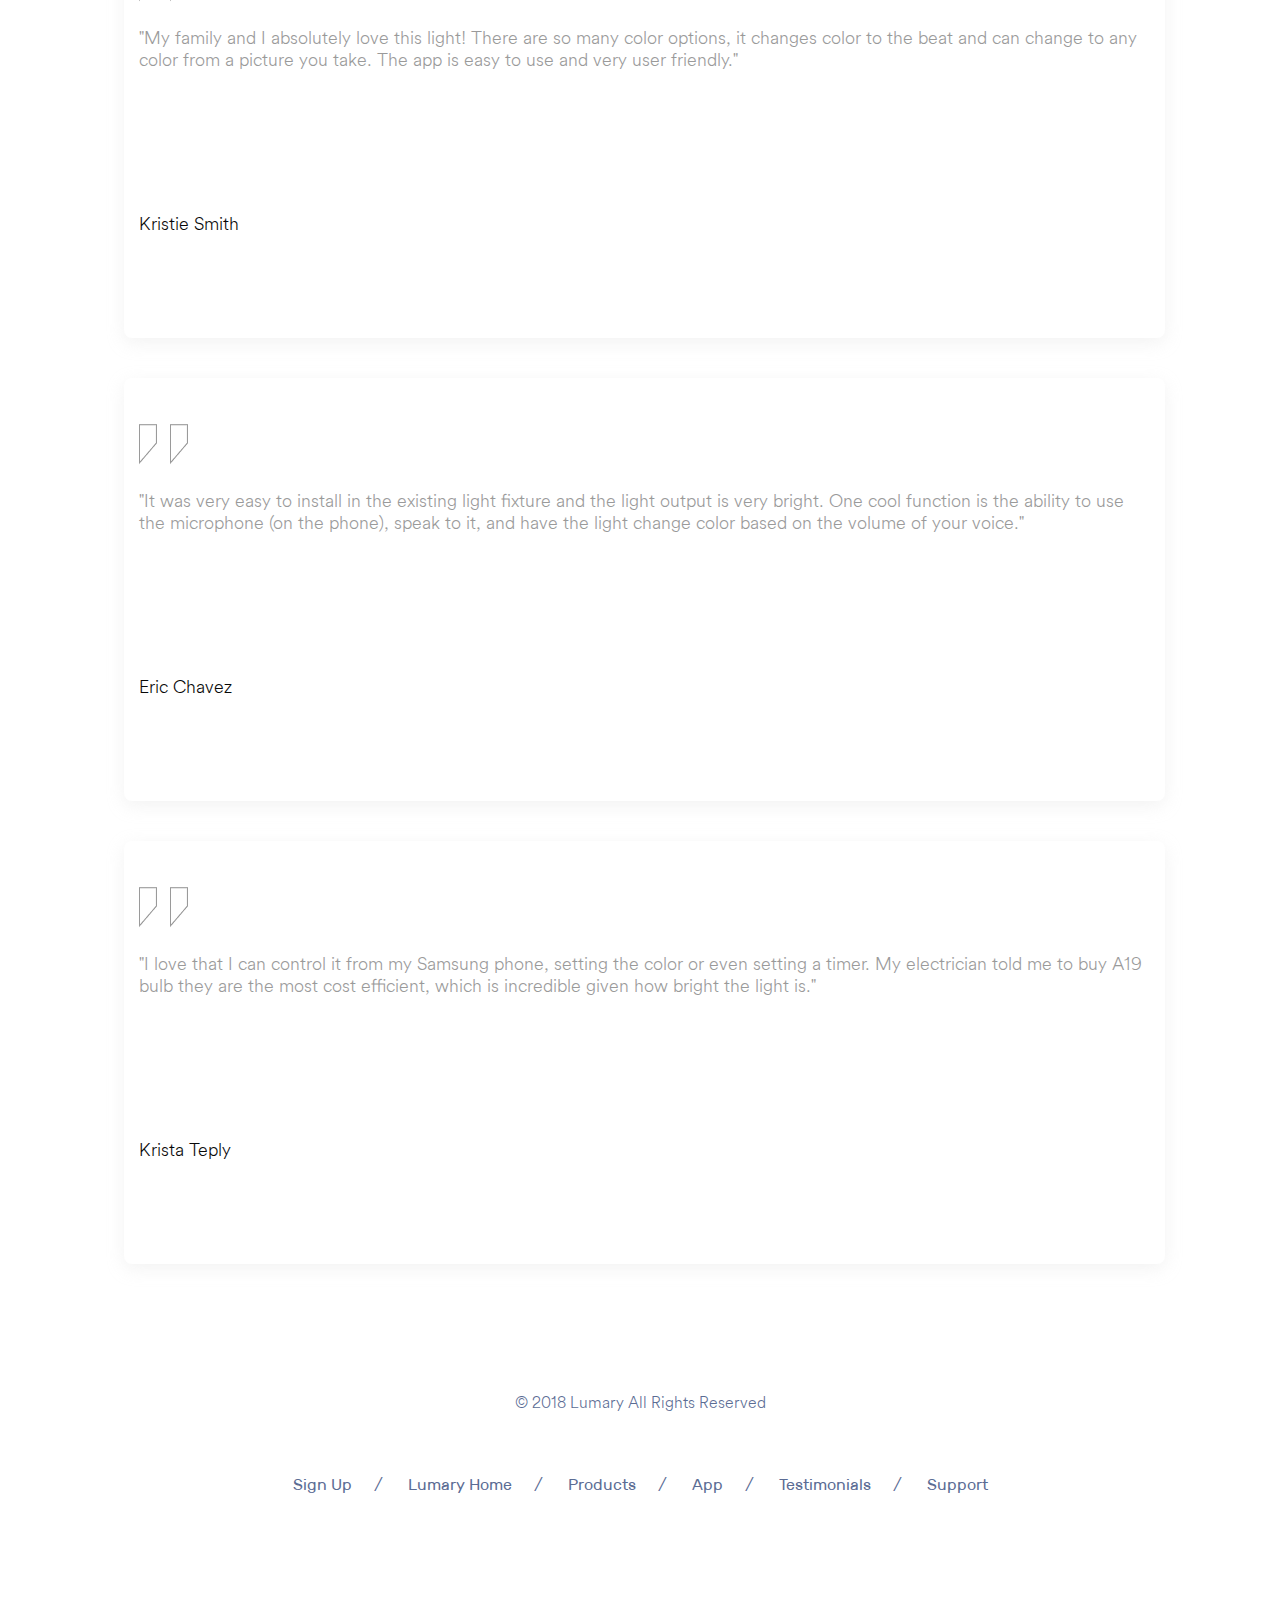
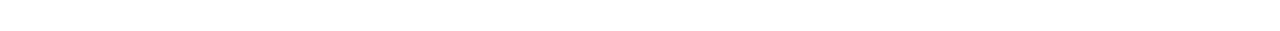
==== commit b0cb1d2a: "Linked Bulb Pictures" ====
--- a/index.html
+++ b/index.html
@@ -176,11 +176,38 @@
              <h3>Smart Bulbs</h3>
                 <div class="smart_cnt slider">
                    <div>
+                   <a href="https://www.amazon.com/Bluetooth-Equivalent-Multicolor-Smartphone-Controlled/dp/B076P43ZJ6/ref=sr_1_6?ie=UTF8&qid=1528261321&sr=8-6&keywords=ilintek" target ="_blank">
                    <div class="smar-cnt-main">
                     <div class="bulb_cnt">
                     <div class="bulb_product">
                     <span>
-                    <img src="images/img2.png" width="350" height="260" alt="img1">
+                    <img src="images/img7.png" width="350" height="260" alt="img1">
+                    </span>
+                    <strong>
+                    Model
+                    <em>A19</em>
+                    </strong>
+
+                    </div>
+                </a>
+                    <div class="bulb_description">
+
+                        <h6>Iona</h6>
+                        <p>Iona radiates an immaculate glow that fills one with energy and vitality.
+                            Parties are provided a welcoming aura by its light.</p>
+                    <span class="icon1"></span>
+                    </div>
+                    <small></small>
+                    </div>
+                    </div>
+                   </div>
+                   <div> 
+                    <a href="https://www.amazon.com/Changing-Adjustable-Multicolor-Equivalent-Dimmable/dp/B07728P3ZR/ref=sr_1_13?ie=UTF8&qid=1528261562&sr=8-13&keywords=ilintek" target="_blank">
+                   <div class="smar-cnt-main">
+                    <div class="bulb_cnt">
+                    <div class="bulb_product">
+                    <span>
+                    <img src="images/img3.png" width="350" height="280" alt="img1">
                     </span>
                     <strong>
                     Model
@@ -190,42 +217,20 @@
                     </div>
                     <div class="bulb_description">
 
-                        <h6>Islay</h6>
-                        <p>Islay brings a comforting touch to your room. 
-                        Soft shadows created by its contours promote
-                         relaxation and ease.</p>
-                    <span class="icon1"></span>
-                    </div>
-                    <small></small>
-                    </div>
-                    </div>
-                   </div>
-                   <div>
-                   <div class="smar-cnt-main">
-                    <div class="bulb_cnt">
-                    <div class="bulb_product">
-                    <span>
-                    <img src="images/img3.png" width="350" height="280" alt="img1">
-                    </span>
-                    <strong>
-                    Model
-                    <em>BR30</em>
-                    </strong>
-
-                    </div>
-                    <div class="bulb_description">
-
                         <h6>Luing</h6>
                         <p>Luing gives your workspace a reserved vibe. Your writing and drawing 
-                           will be enhanced by the directional lighting emitted by its round, soft bulb.
+                           will be enhanced by the lighting emitted by its round, soft bulb.
                         </p>
                     <span class="icon2"></span>
                     </div>
                      <small></small>
                     </div>
                     </div>
-                   </div>
+                </a>
+                   </div>
+                   
                    <div>
+                       <a href="https://www.amazon.com/s/?ie=UTF8&keywords=ilintek&tag=googhydr-20&index=aps&hvadid=238269060385&hvpos=1t1&hvnetw=g&hvrand=1807270624073540504&hvpone=&hvptwo=&hvqmt=e&hvdev=c&hvdvcmdl=&hvlocint=&hvlocphy=2840&hvtargid=kwd-395853550265&ref=pd_sl_44yo5a5ny0_e" target="_blank">
                     <div class="smar-cnt-main">
                     <div class="bulb_cnt">
                     <div class="bulb_product">
@@ -249,6 +254,7 @@
                      <small></small>
                     </div>
                     </div>
+                    </a>
                    </div>
                     <div>
                    <div class="smar-cnt-main">
@@ -359,48 +365,45 @@
     <div class="smart_bulbs smart_bulbs1">
              <h3>Smart Downlights</h3>
                 <div class="smart_cnt">
-                    <a href="#javascript:void(0)" class="smar-cnt-main" id="tab1" >
+                    <a href="https://www.amazon.com/s/?ie=UTF8&keywords=ilintek&tag=googhydr-20&index=aps&hvadid=238269060385&hvpos=1t1&hvnetw=g&hvrand=1807270624073540504&hvpone=&hvptwo=&hvqmt=e&hvdev=c&hvdvcmdl=&hvlocint=&hvlocphy=2840&hvtargid=kwd-395853550265&ref=pd_sl_44yo5a5ny0_e" target="_blank"" class="smar-cnt-main" id="tab1" >
                     <div class="bulb_cnt">
                     <div class="bulb_product">
                     <span>
-                    <img src="images/img7.png" width="350" height="260" alt="img1">
-                    </span>
-                    <strong>
-                            Model
-                            <em>A19</em>
-                            </strong>
-
-
-                    </div>
-                    <div class="bulb_description">
-
-                        <h6>Iona</h6>
-                        <p>Iona radiates an immaculate glow that fills one with energy and vitality.
-                           Parties are provided a welcoming aura by its light.
+                    <img src="images/img2.png" width="350" height="260" alt="img1">
+                    </span>
+                    <strong>  
+                            <em></em>
+                    </strong>
+                    </div>
+                    <div class="bulb_description">
+
+                        <h6>Islay</h6>
+                        <p>Islay brings a comforting touch to your home. 
+                           Its elegant contours direct its beam in a concentrated manner, promoting
+                           relaxation and ease.
                         </p>
-                    <span class="icon4"></span>
+                    <span class="icon1"></span>
                 
                
                     </div>
                      <small></small>
                     </div>
                     </a>
-                    <a href="javascript:void(0)" class="smar-cnt-main" id="tab2" >
+                    <a href="https://www.amazon.com/Downlight-iLintek-Bluetooth-Multicolor-Recessed-Changing/dp/B0773J1FM6/ref=sr_1_3_sspa?ie=UTF8&qid=1528261920&sr=8-3-spons&keywords=ilintek&psc=1" class="smar-cnt-main" target="_blank"  id="tab2" >
                     <div class="bulb_cnt">
                     <div class="bulb_product clr1">
                     <span>
                     <img src="images/img6.png" width="350" height="280" alt="img1">
                     </span>
                     <strong>
-                    Model
-                    <em>B20</em>
+                    <em></em>
                     </strong>
 
                     </div>
                     <div class="bulb_description">
 
                         <h6>Tiree</h6>
-                        <p>Tiree focuses light into a narrow beam that brings forth a cascade of warmth to isolated 
+                        <p>Tiree focuses light that summons forth a cascade of warmth to isolated 
                             areas. An illuminating contrast is produced that gives your room a unique identity.
                         </p>
                     <span class="icon4"></span>
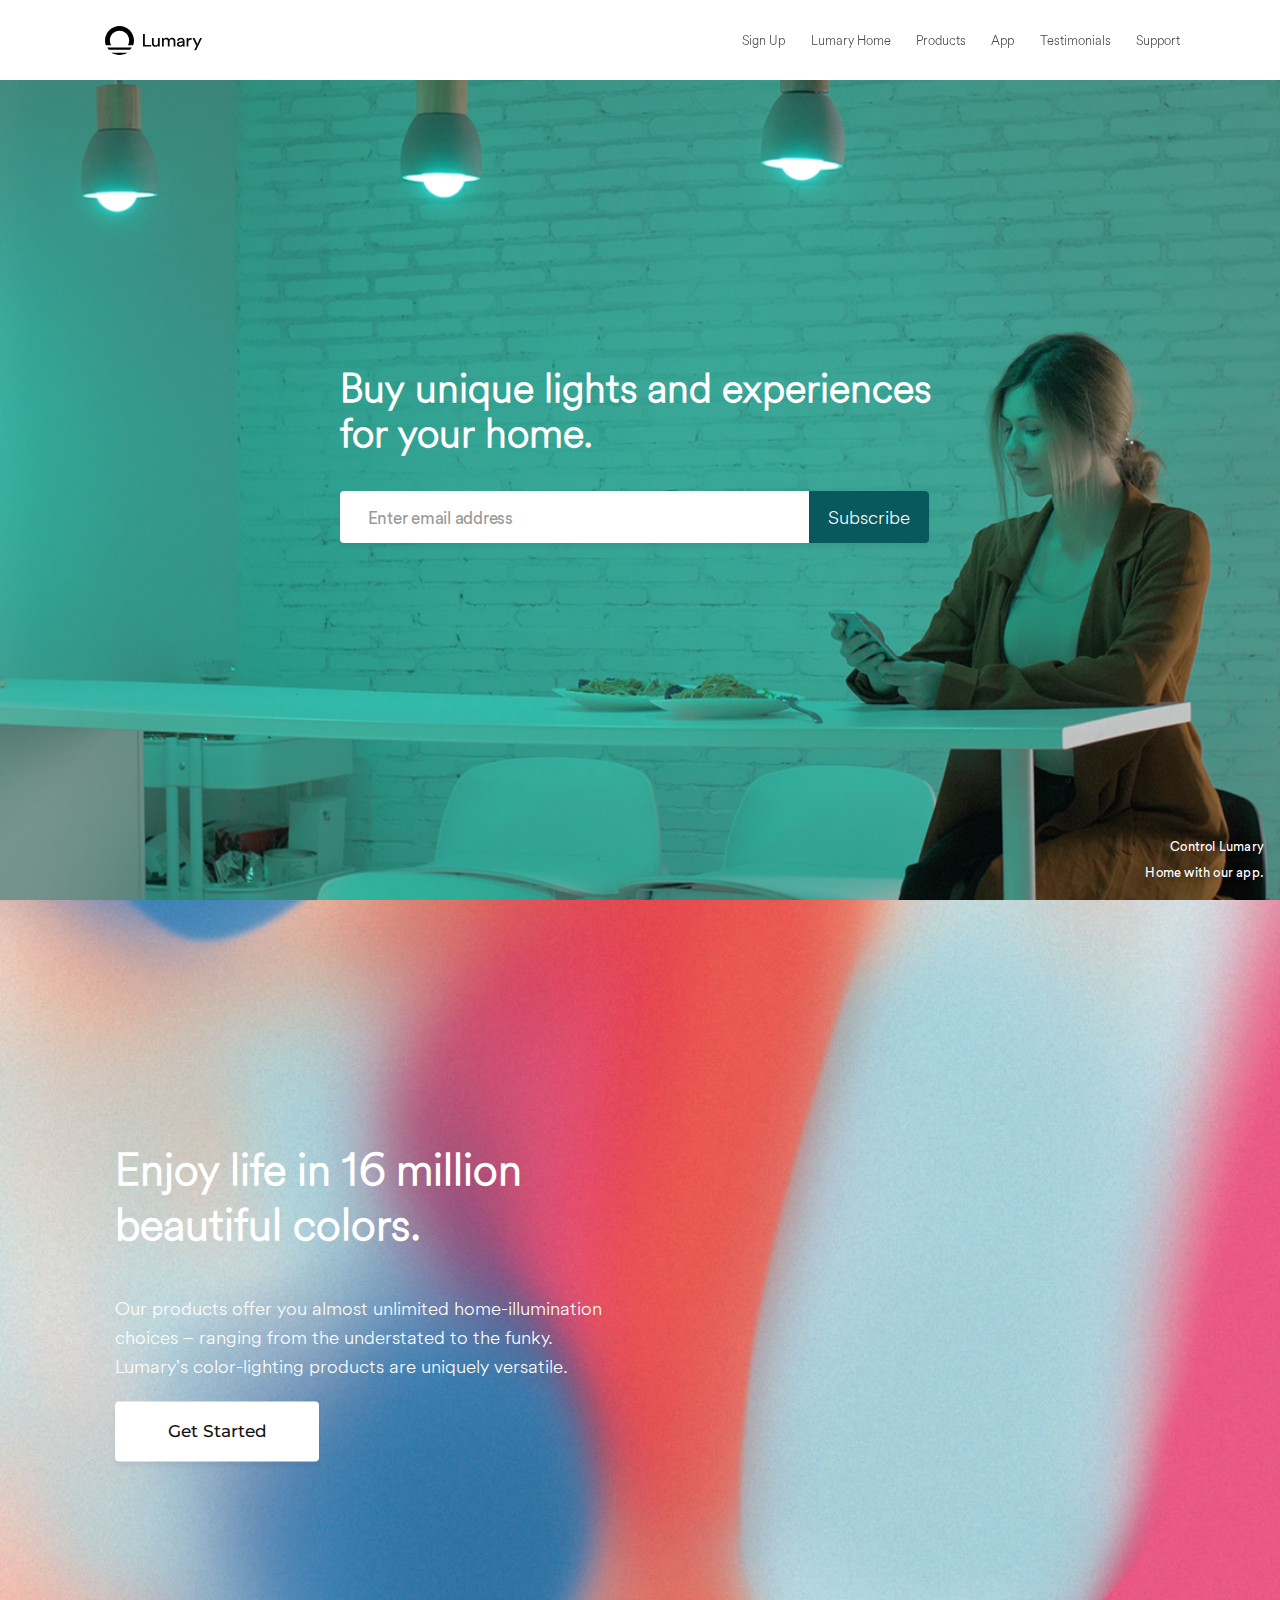
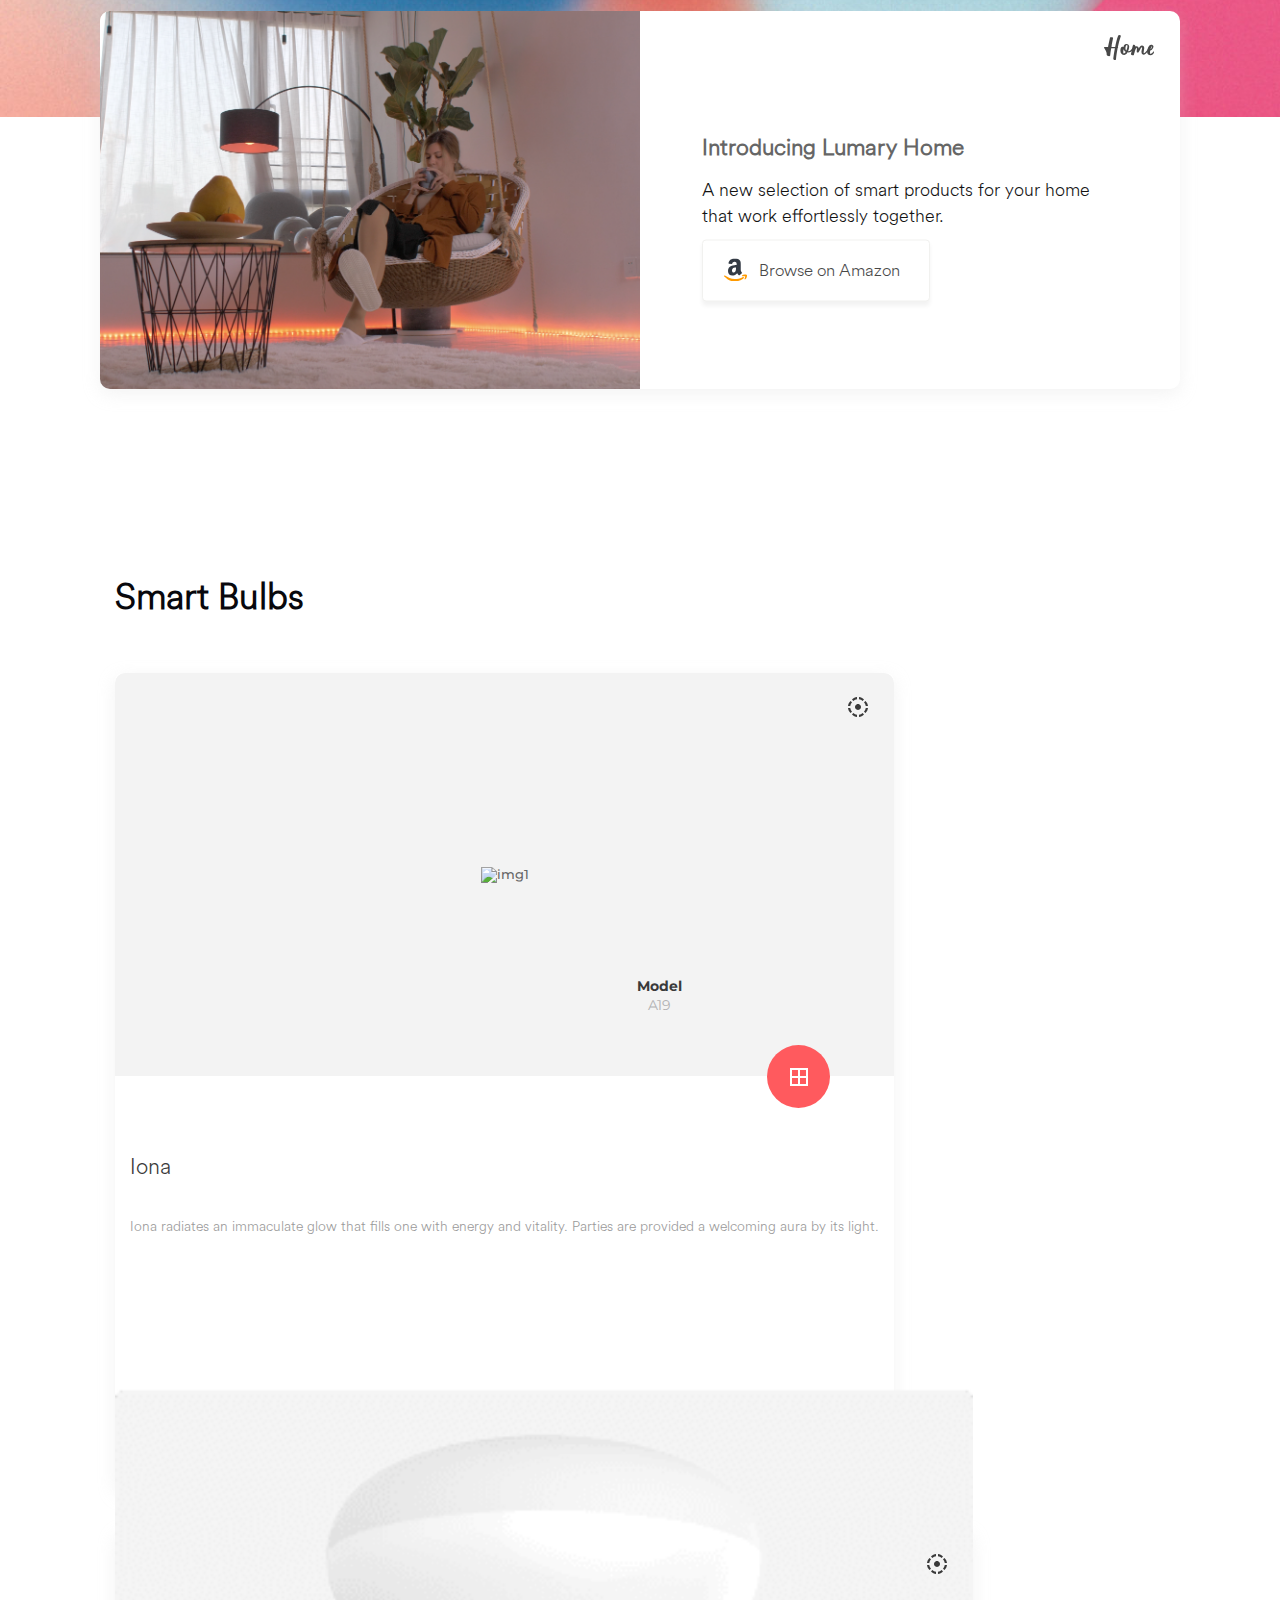
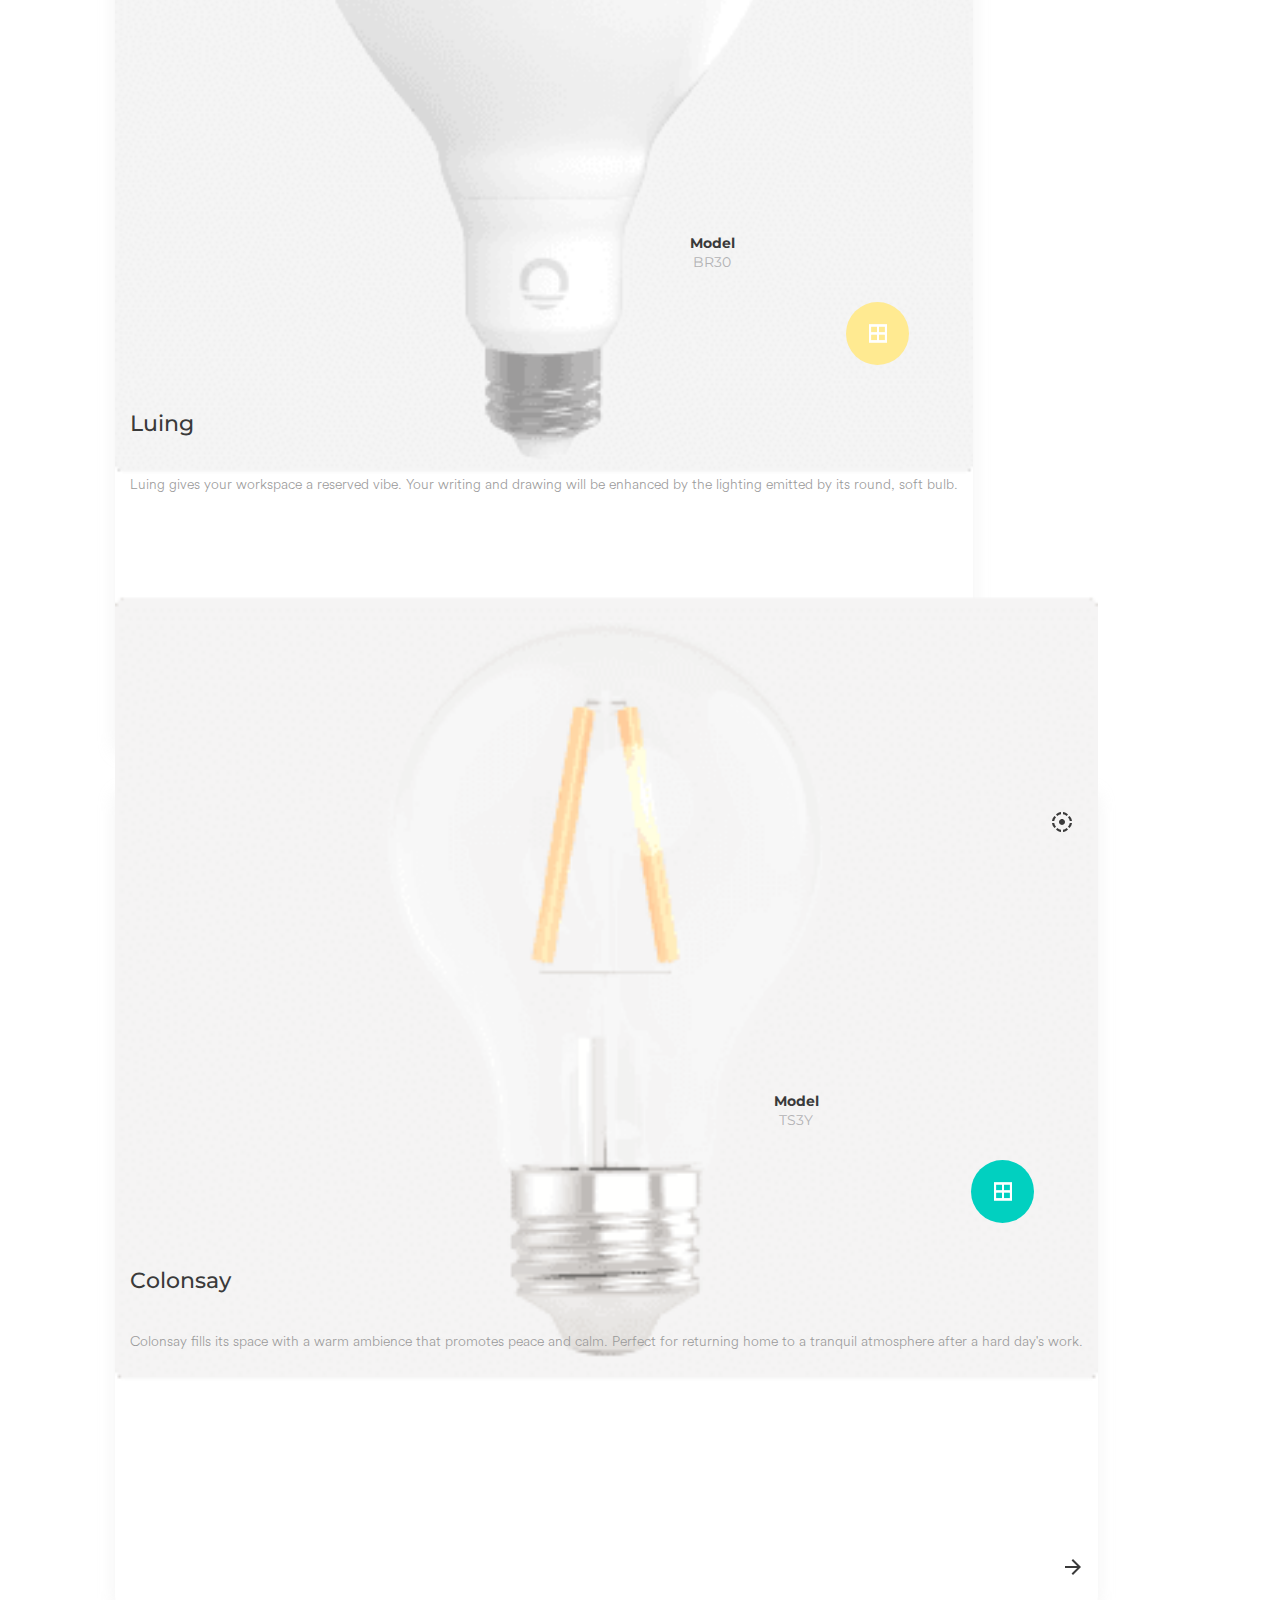
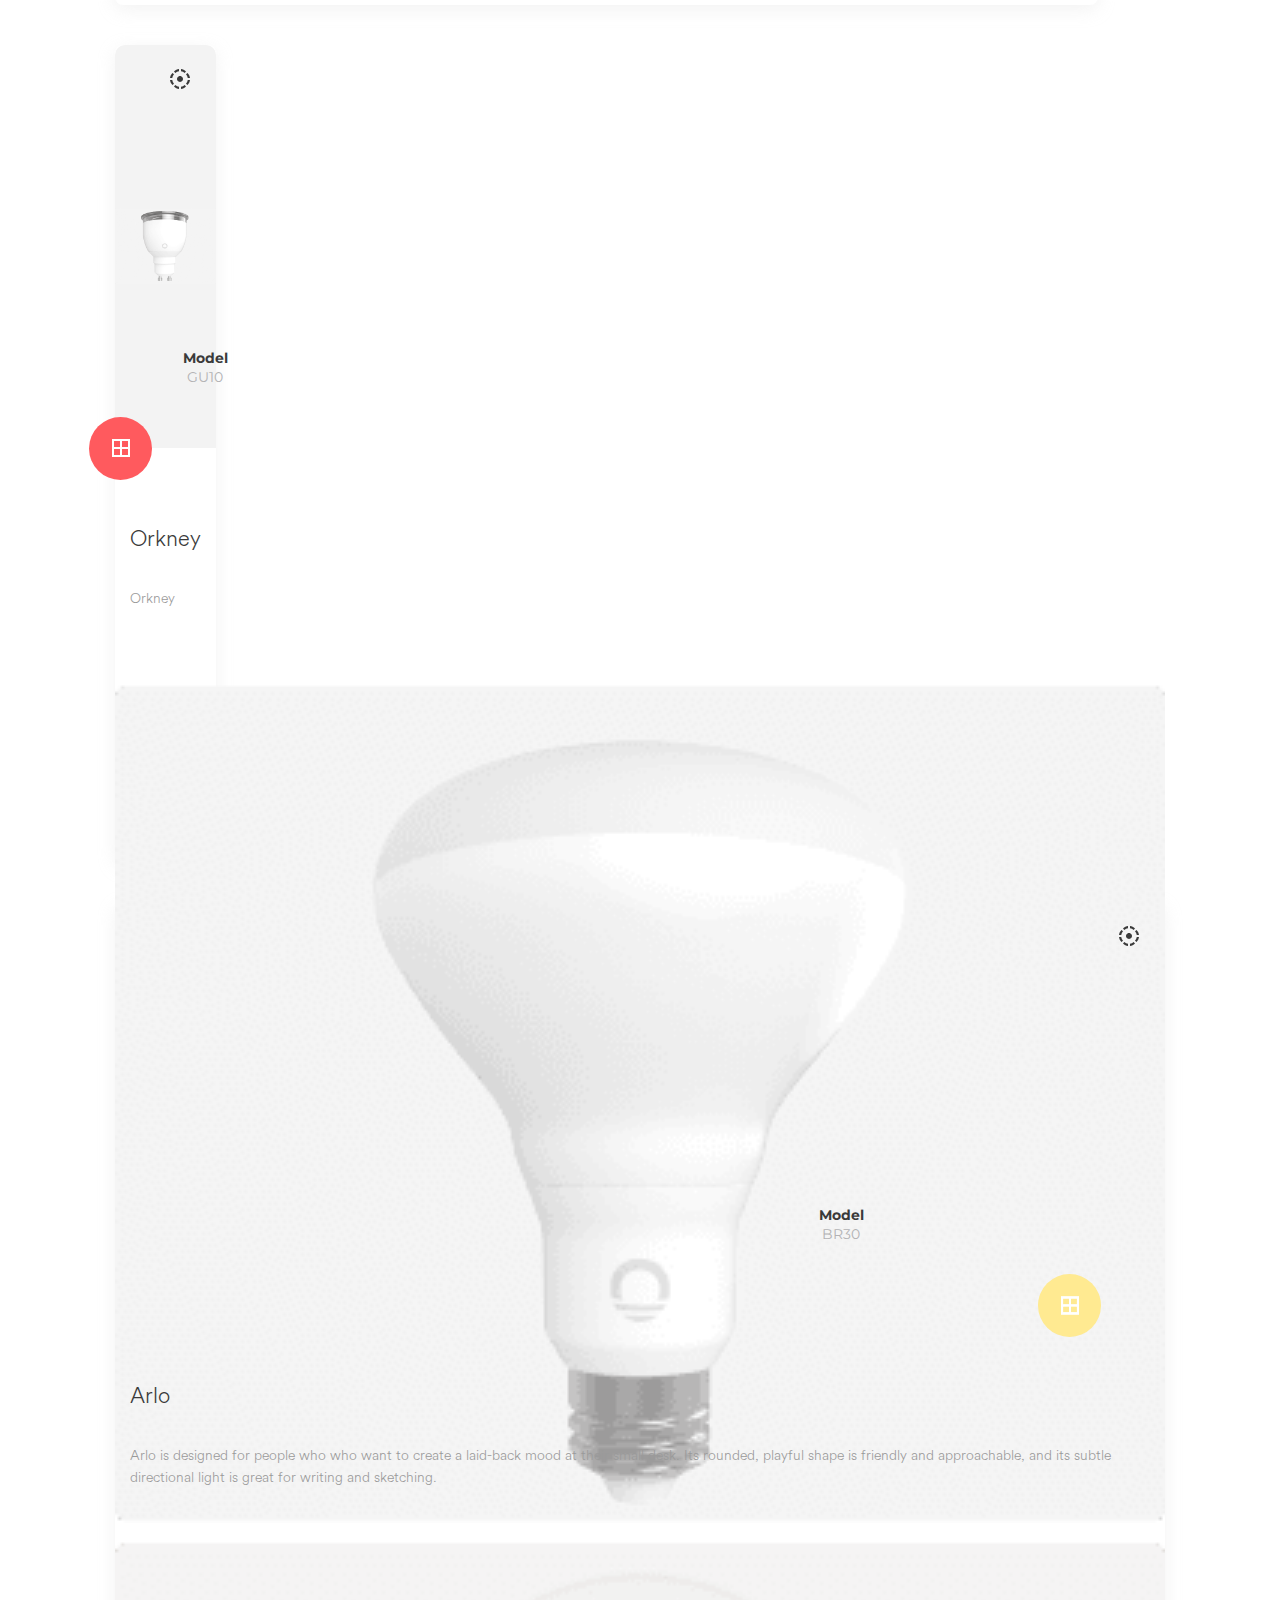
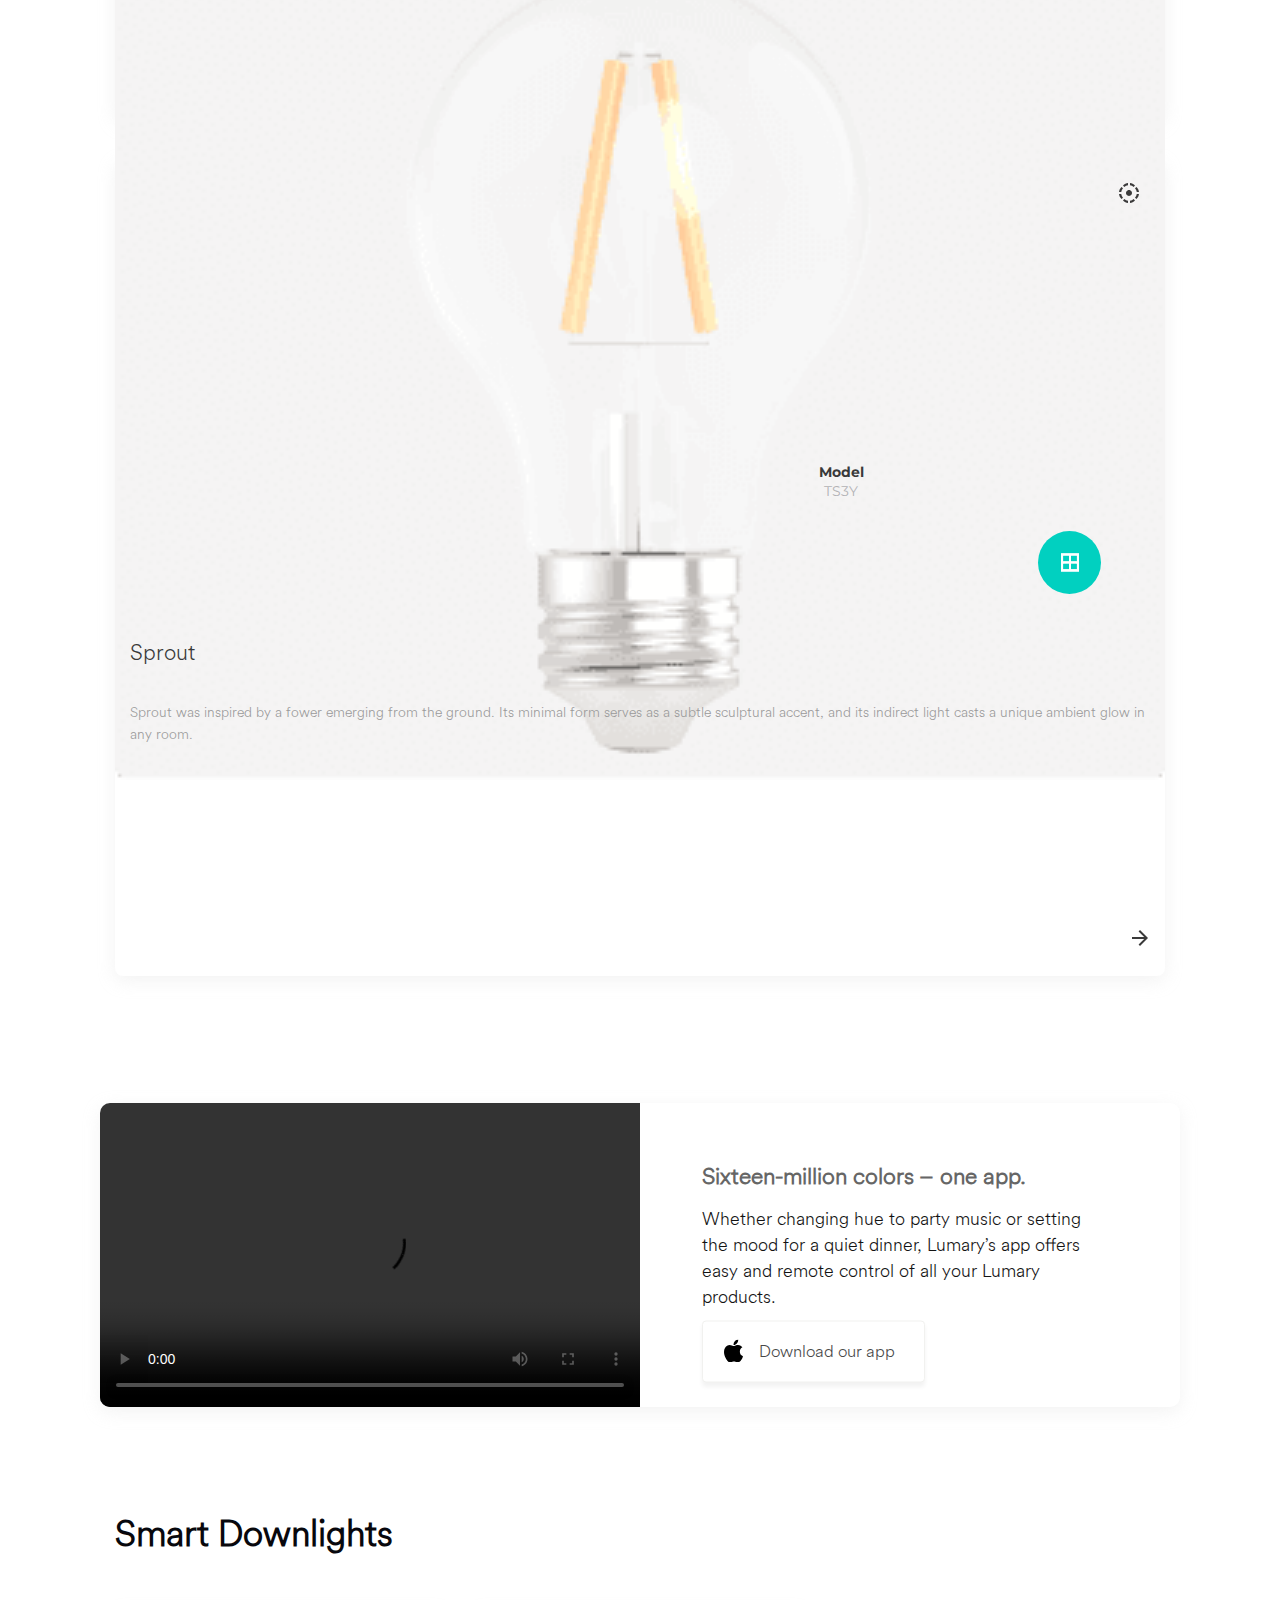
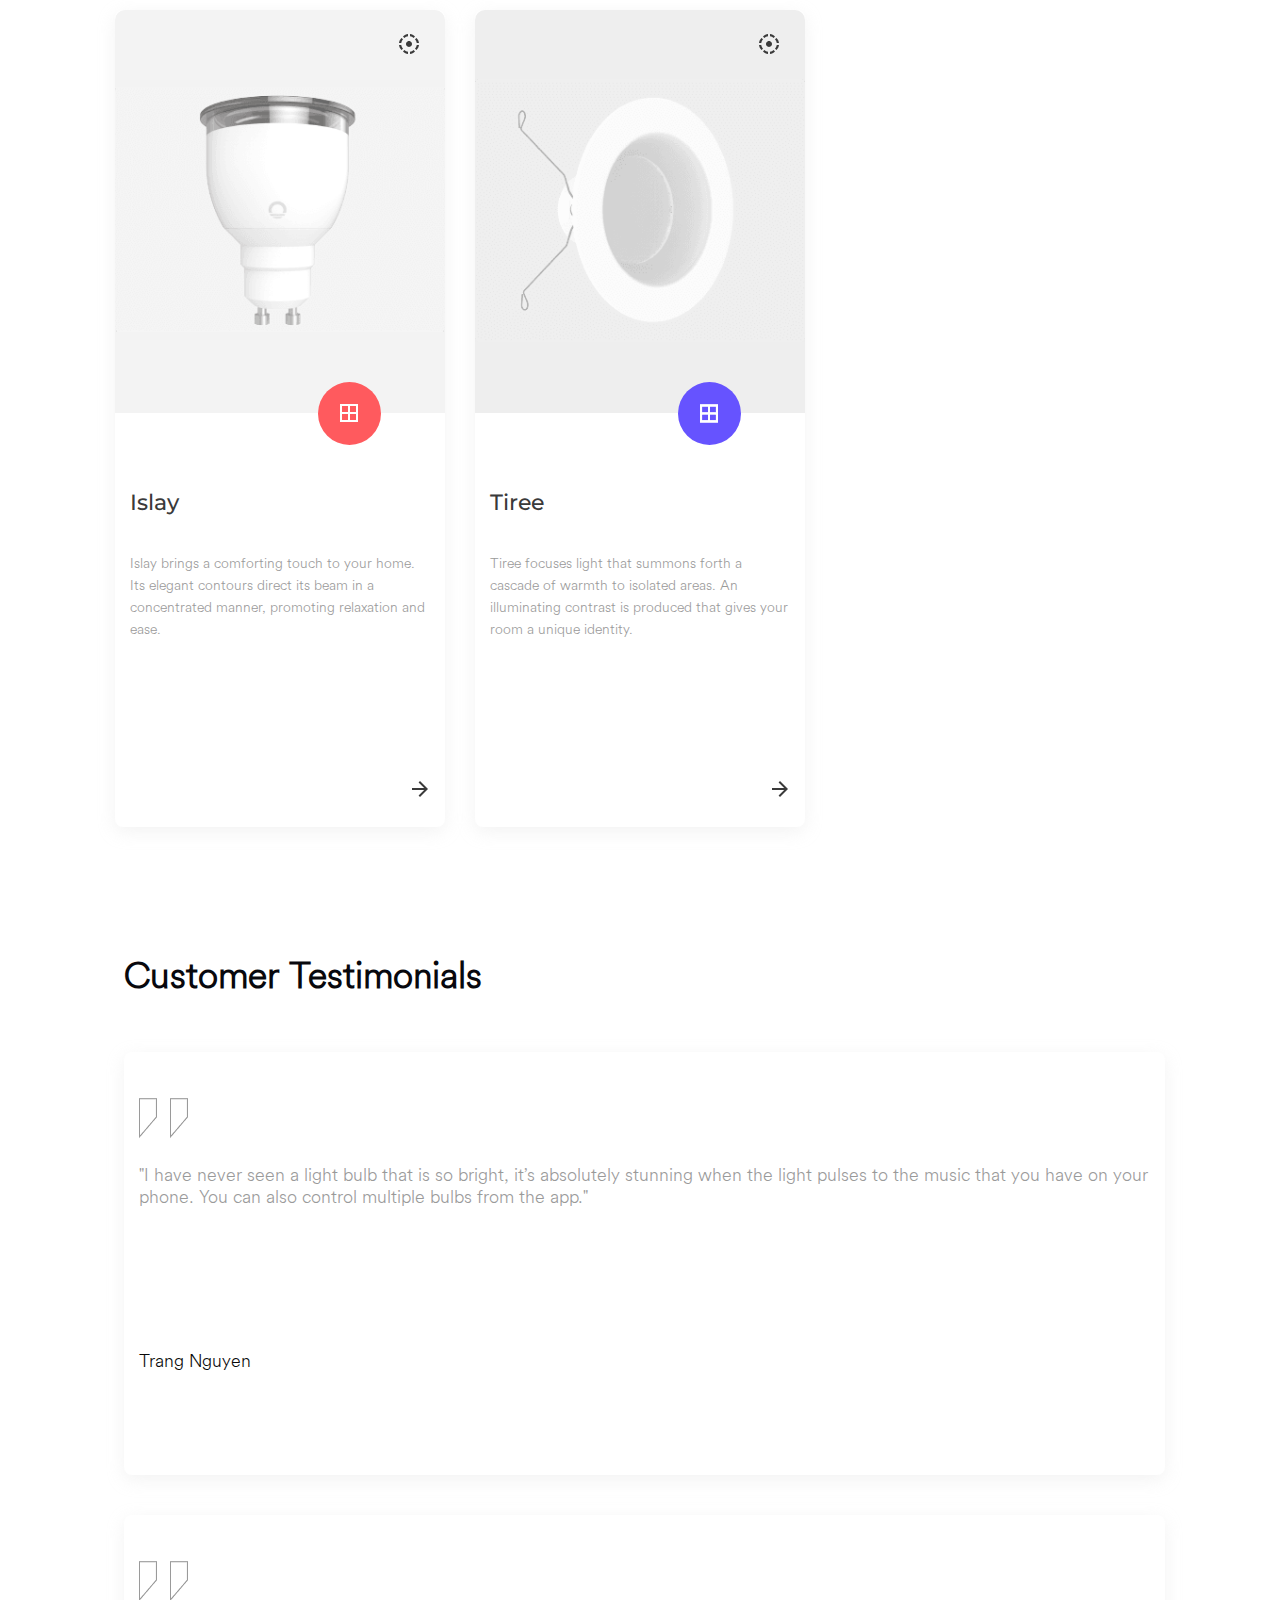
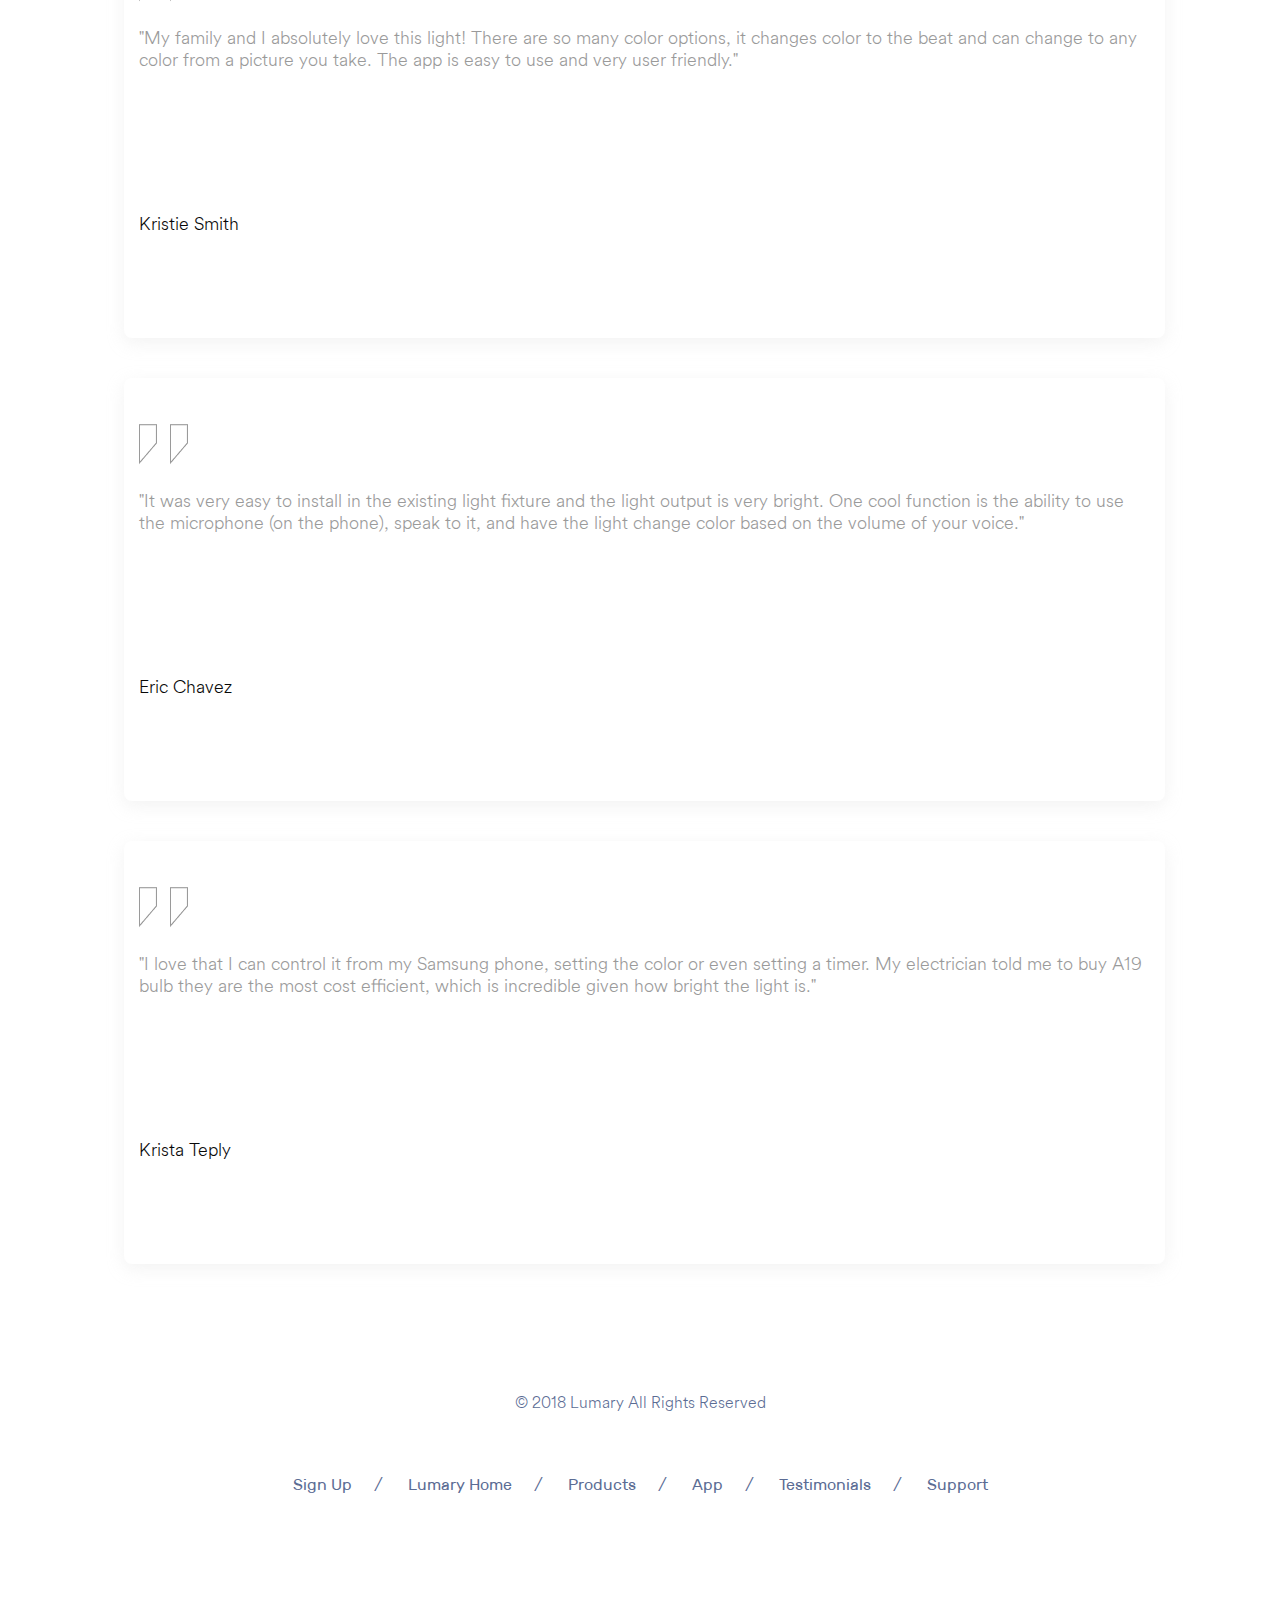
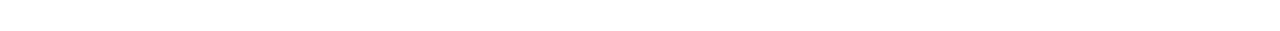
==== commit 176fd596: "Linked App to website" ====
--- a/index.html
+++ b/index.html
@@ -354,12 +354,11 @@
     <div class="cnt_info">
         <h4>Sixteen-million colors – one app.</h4>
     <p>Whether changing hue to party music or setting the mood for a quiet dinner, Lumary’s app offers easy and remote control of all your Lumary products.</p>
-    <a href="#" class="btn btn3">Download our app</a>
-    </div>
-    </div>
-    </div>
-    </div>
-    <!--img src="images/Lifestyle8.png" width="628" height="419" alt="img1"-->
+    <a href="https://itunes.apple.com/us/app/ilintek/id1281897340?mt=8" target="_blank" class="btn btn3">Download our app</a>
+    </div>
+    </div>
+    </div>
+    </div>
     
 
     <div class="smart_bulbs smart_bulbs1">
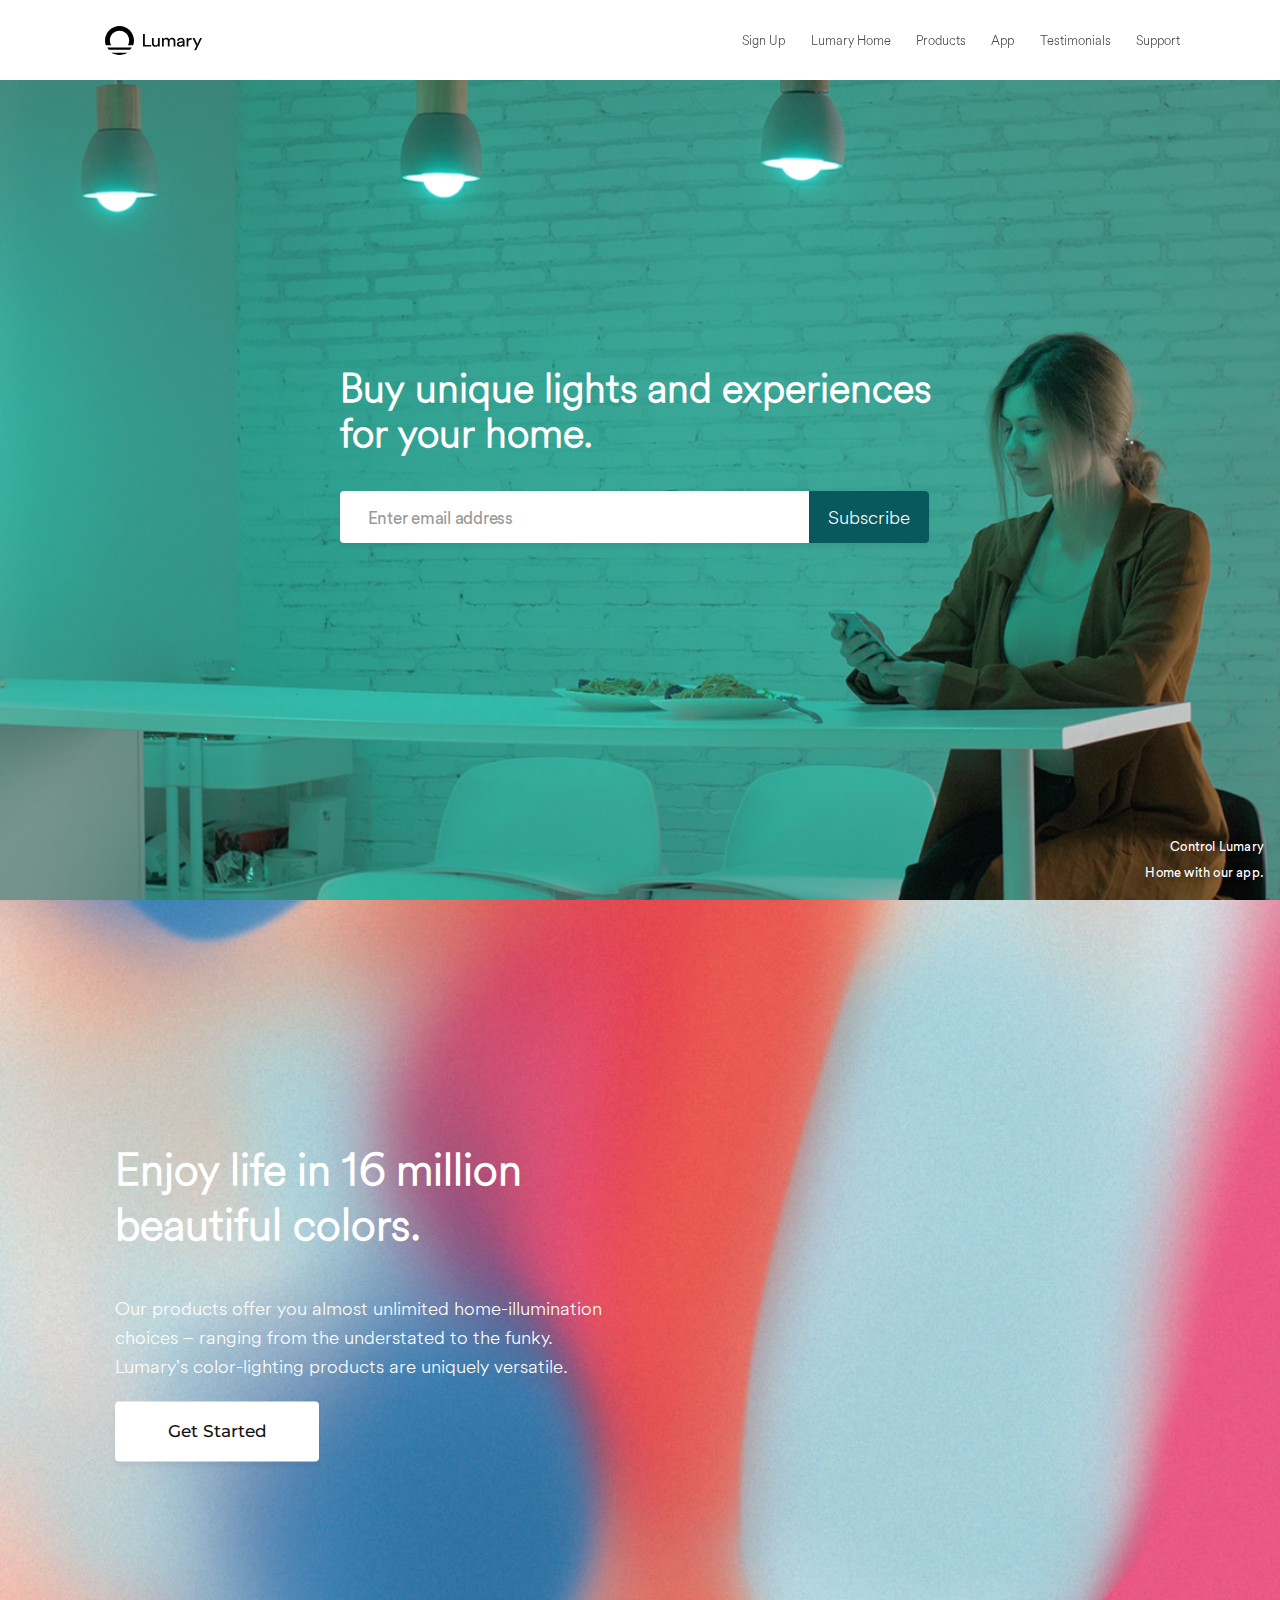
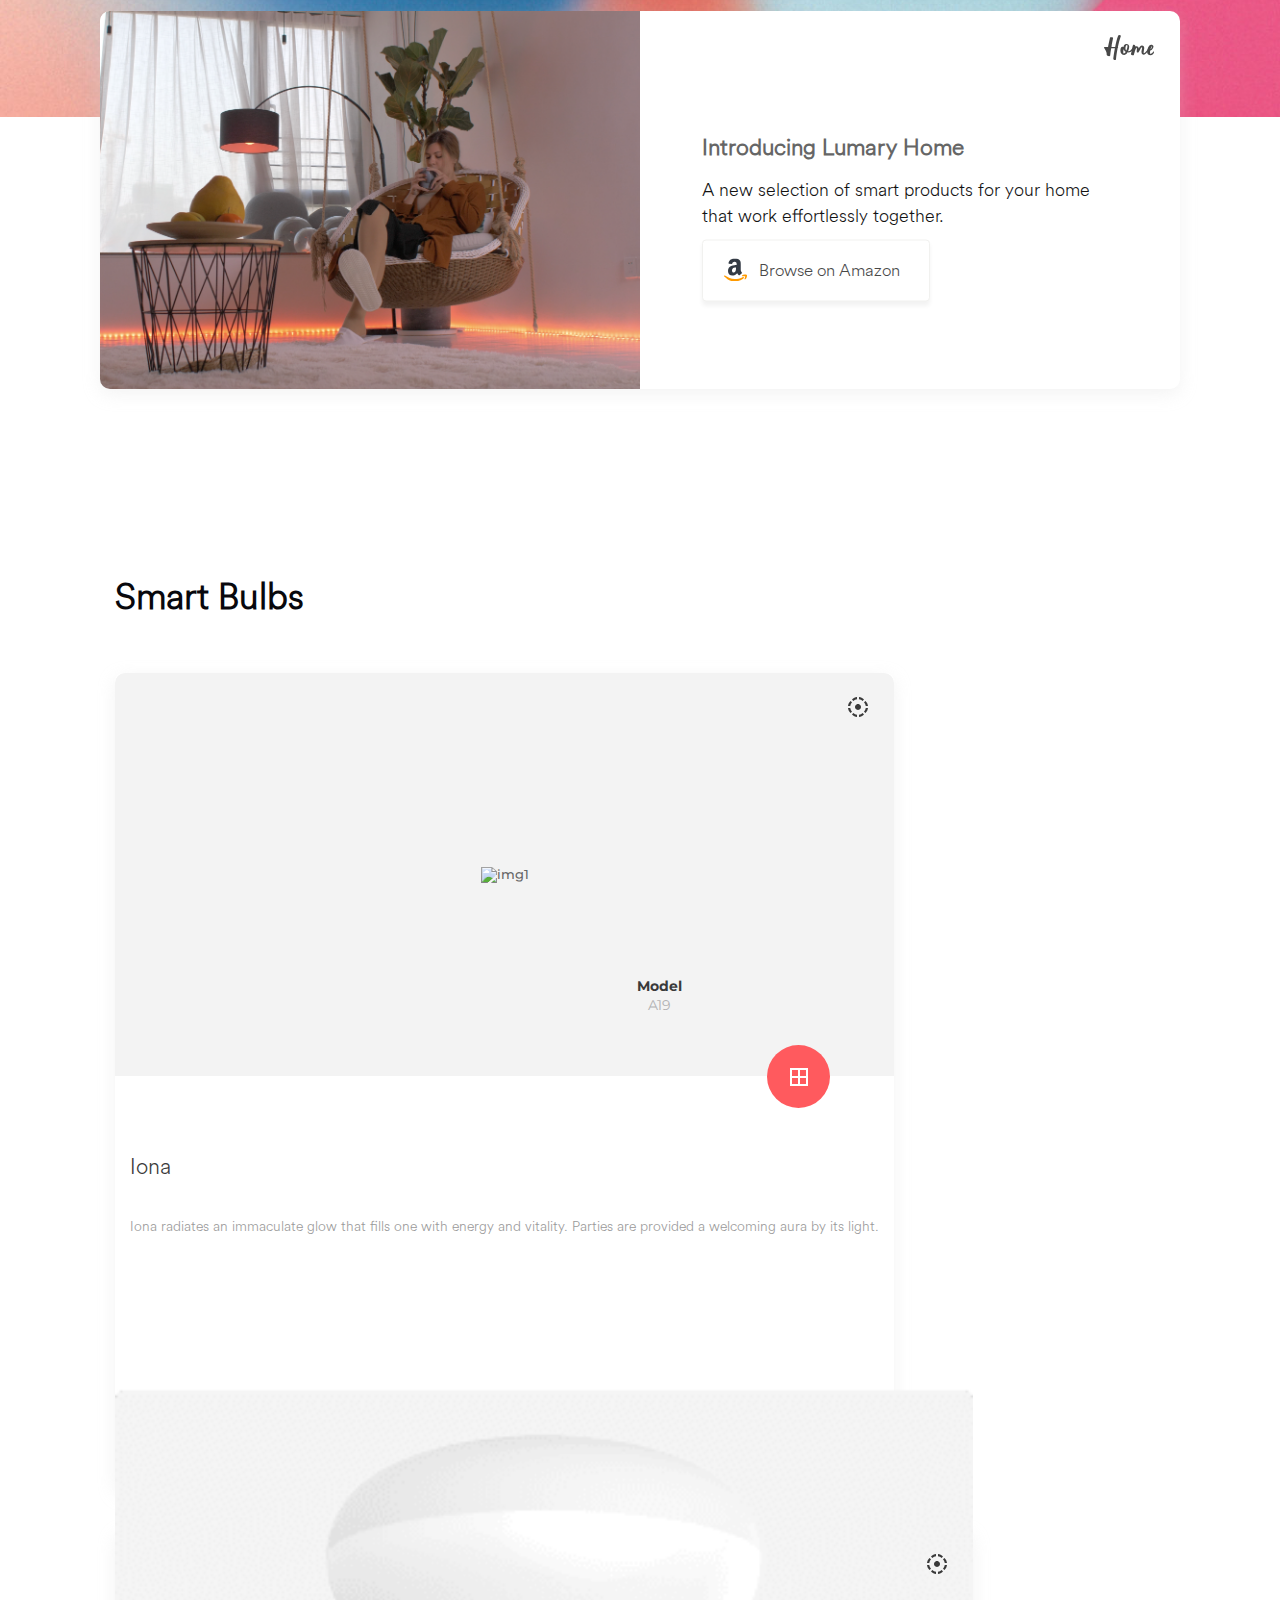
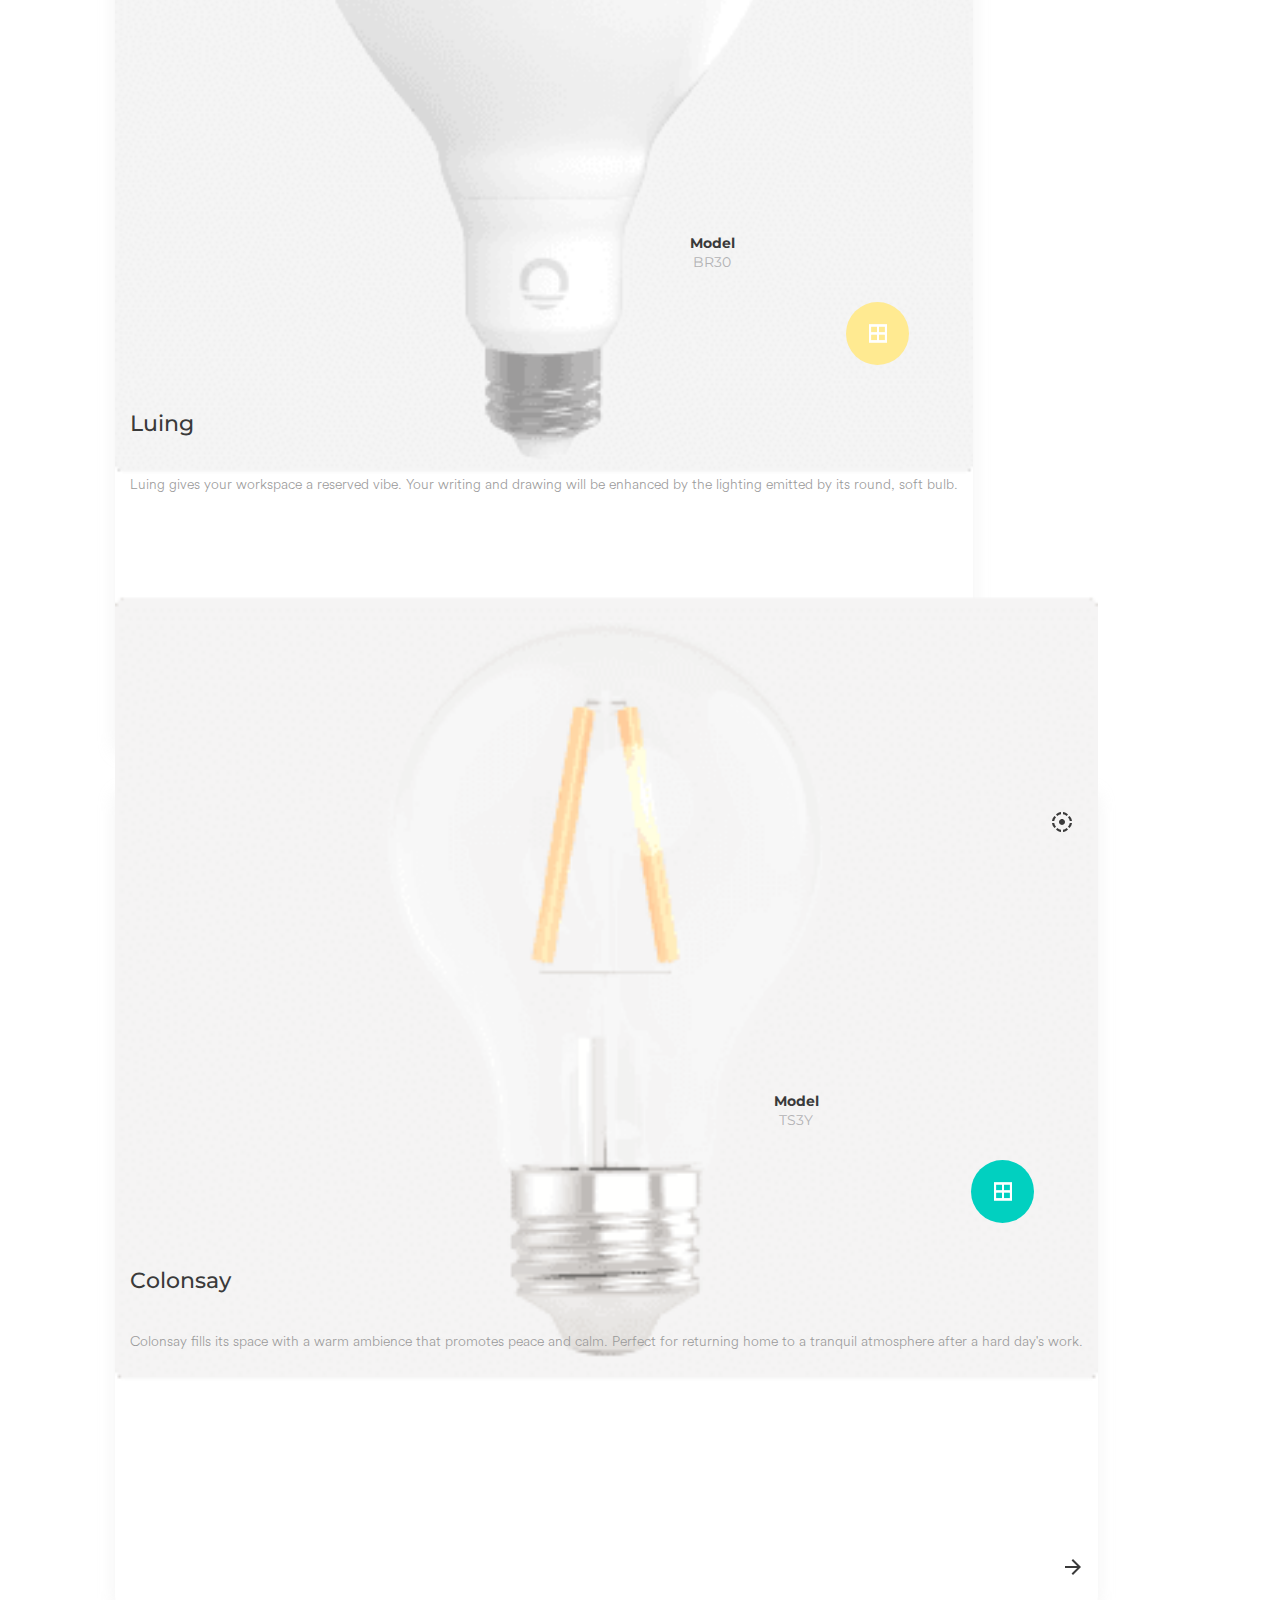
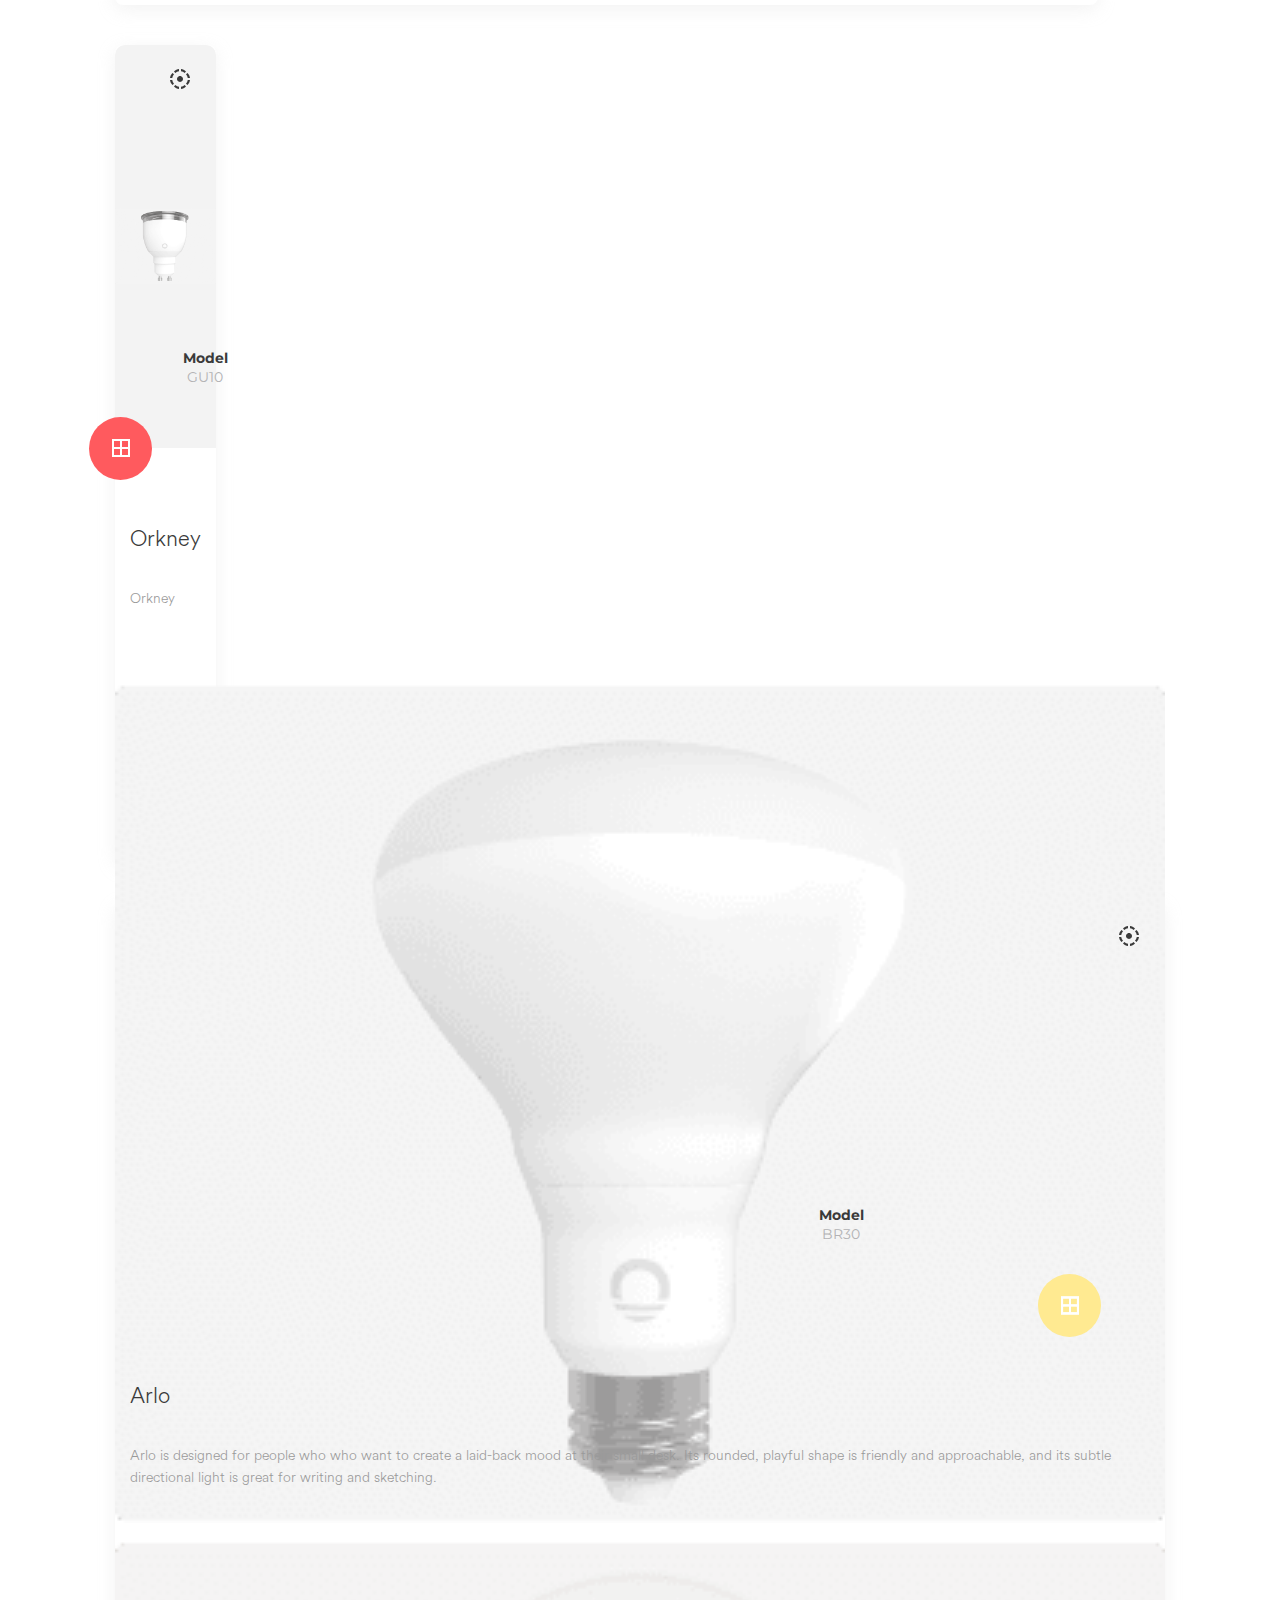
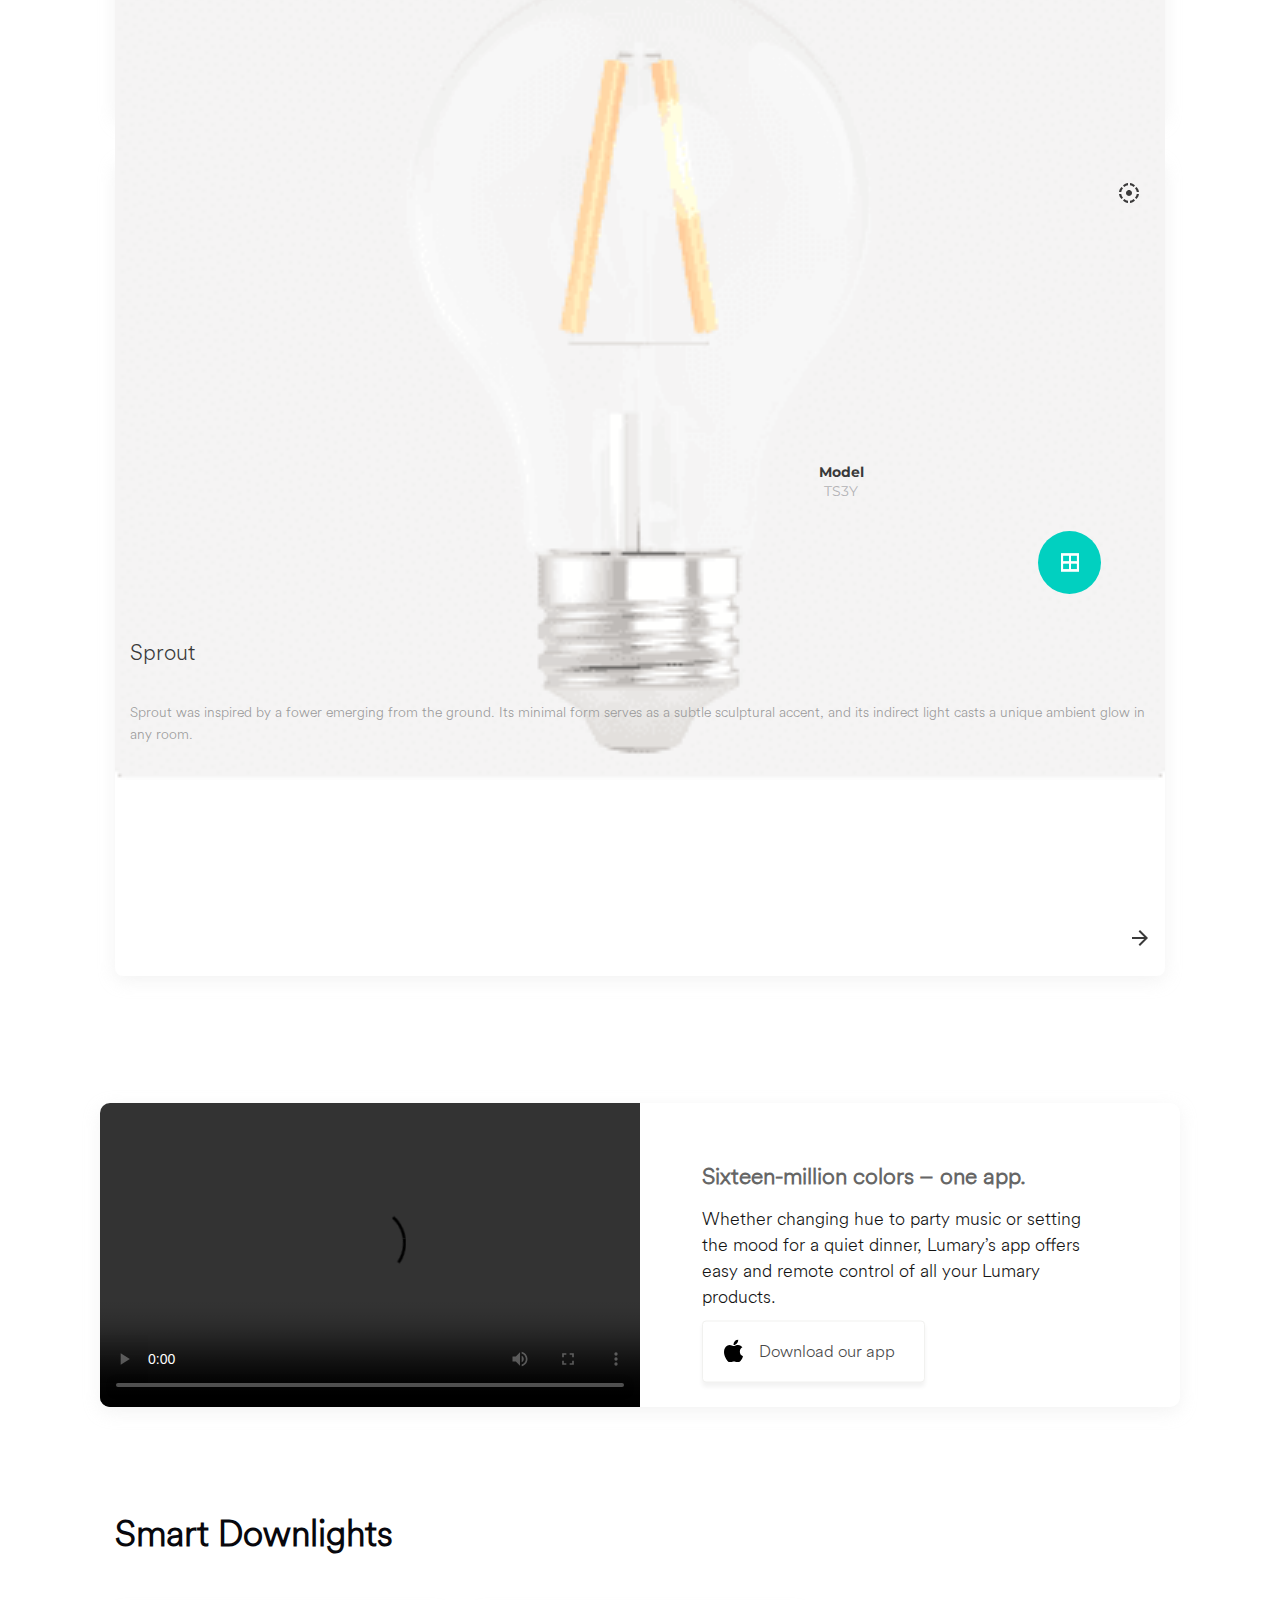
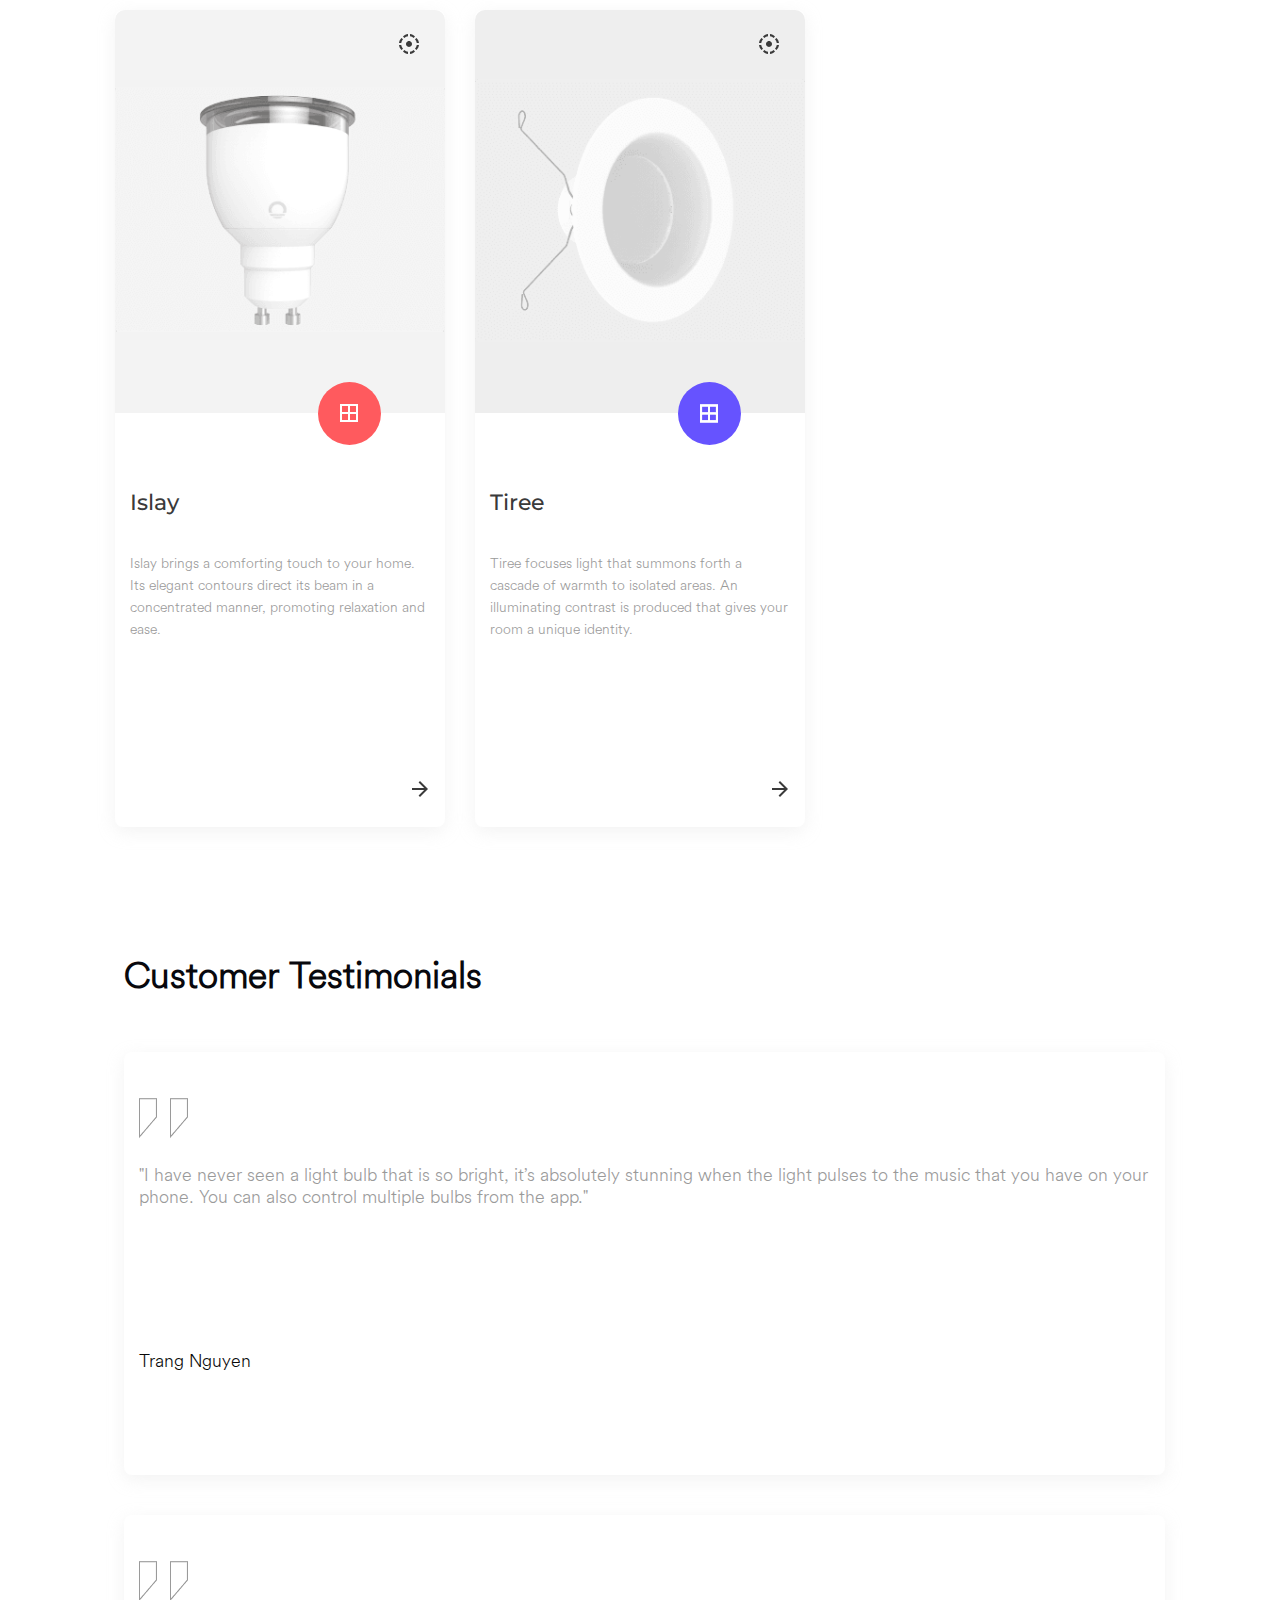
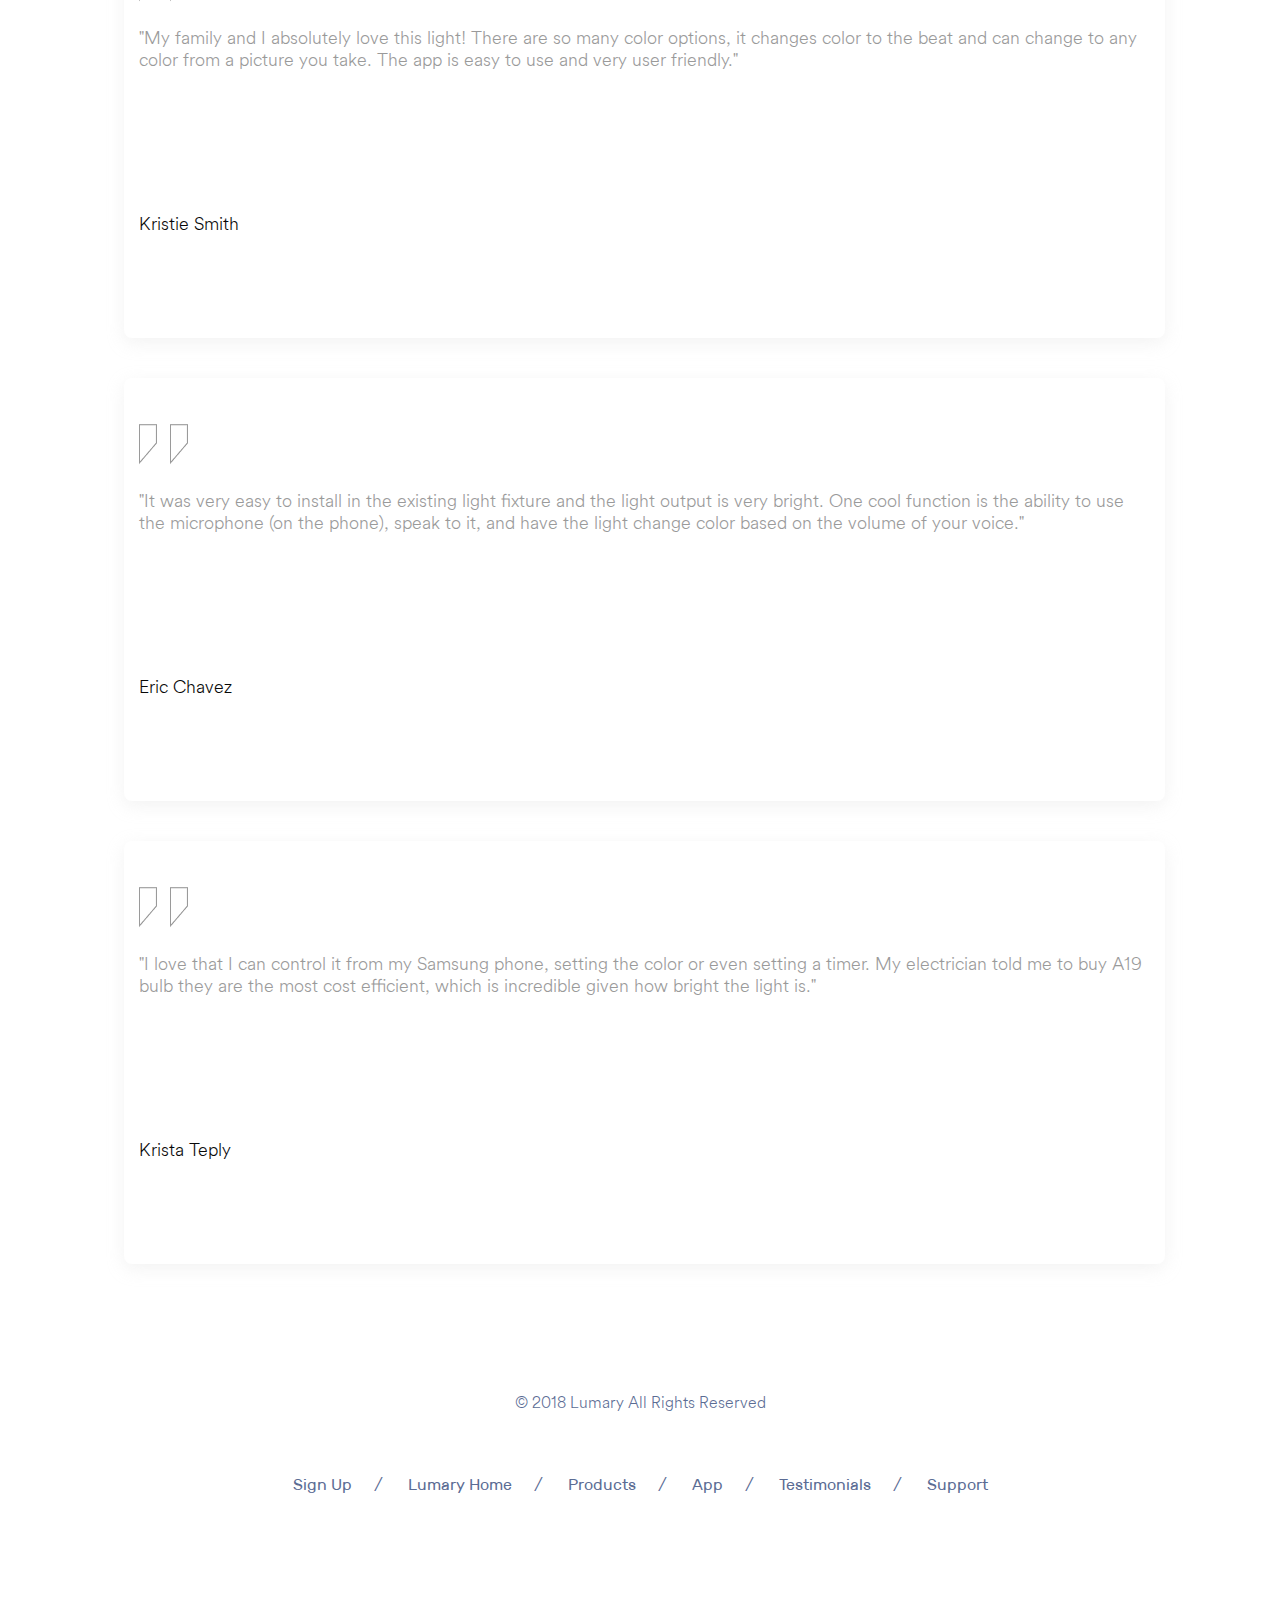
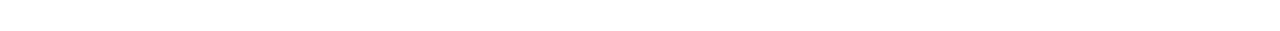
==== commit 4ceeb0c7: "Commented out popup slider" ====
--- a/index.html
+++ b/index.html
@@ -338,6 +338,7 @@
 
                     </div>
     </div>
+    
     <!--App-->
     <div class="container" id="app">
     <br><br><br><br>
@@ -505,6 +506,9 @@
             </div>
         </div>
     </footer>
+
+<!-- Popslider below-->
+    <!--
     <div class="popslider">
 
 
@@ -613,9 +617,7 @@
 
 
 </div>
-</div>
-
-
+</div>-->
 
 
 
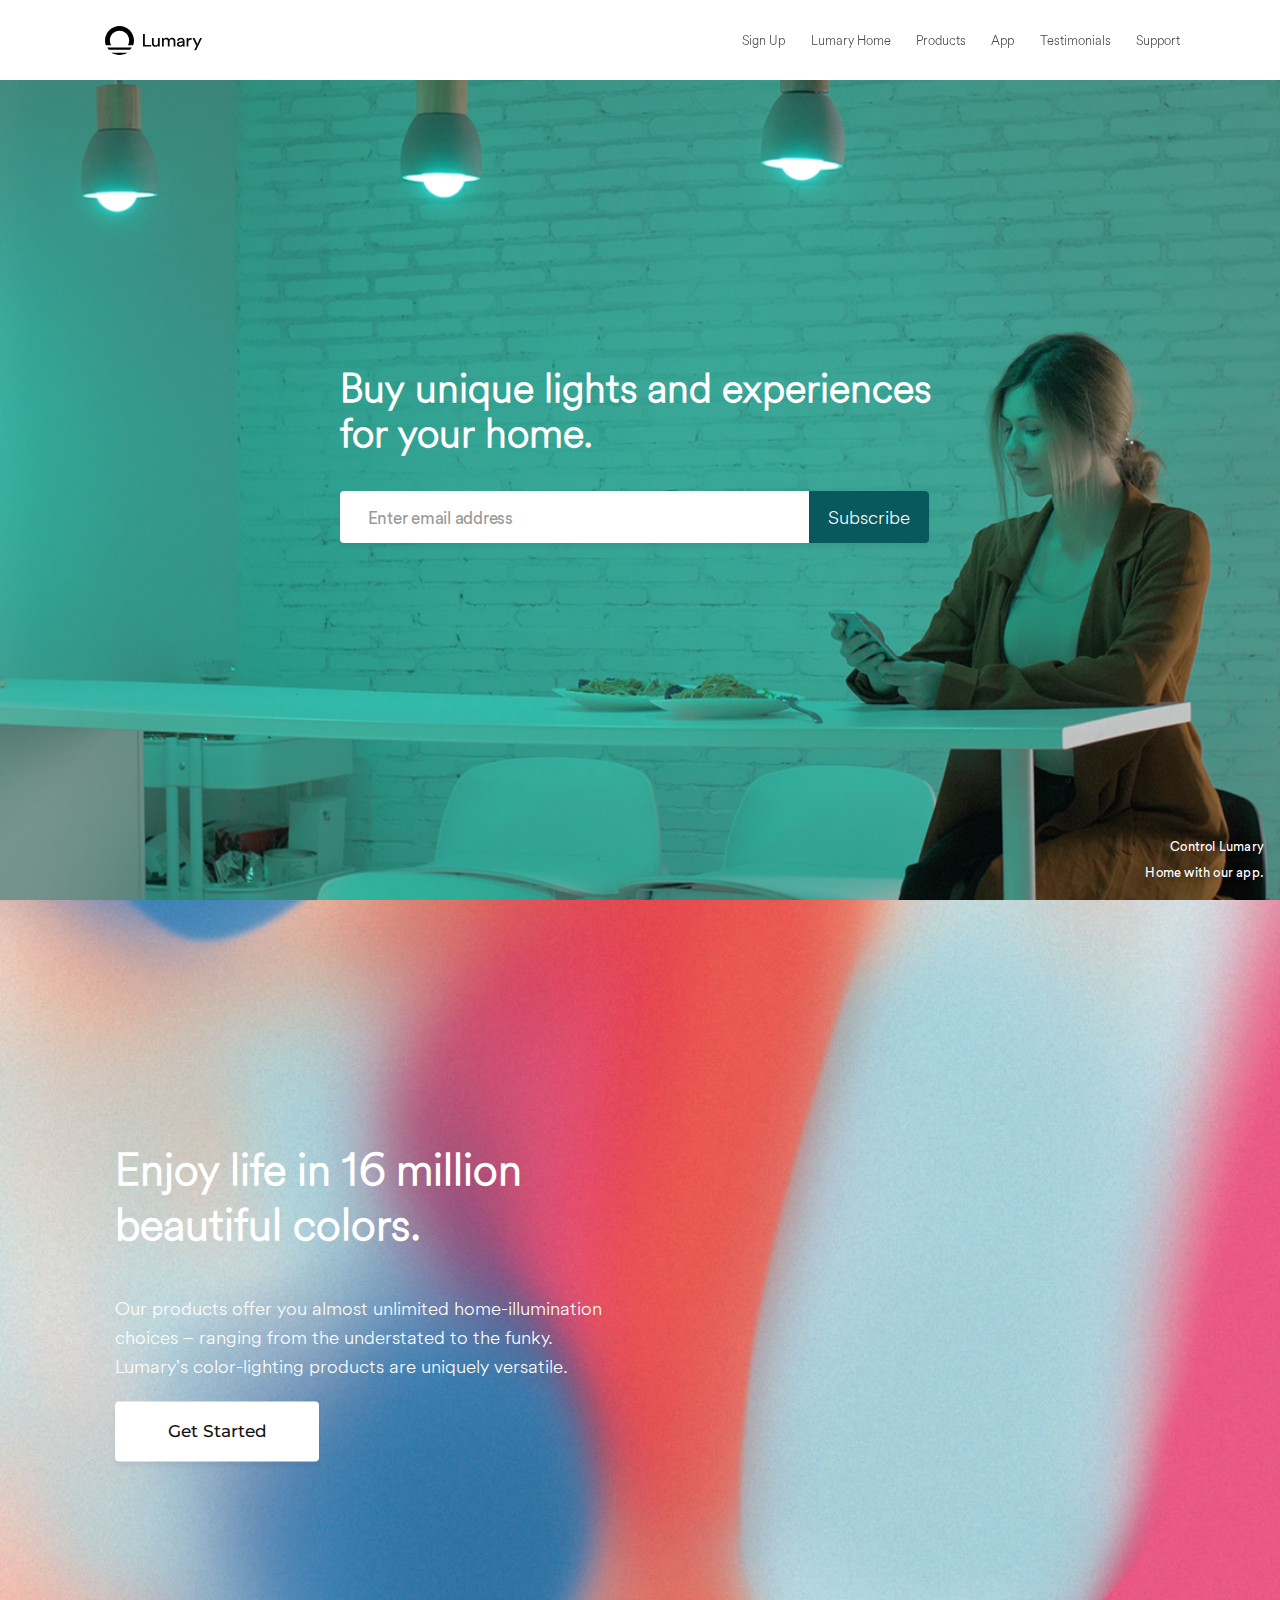
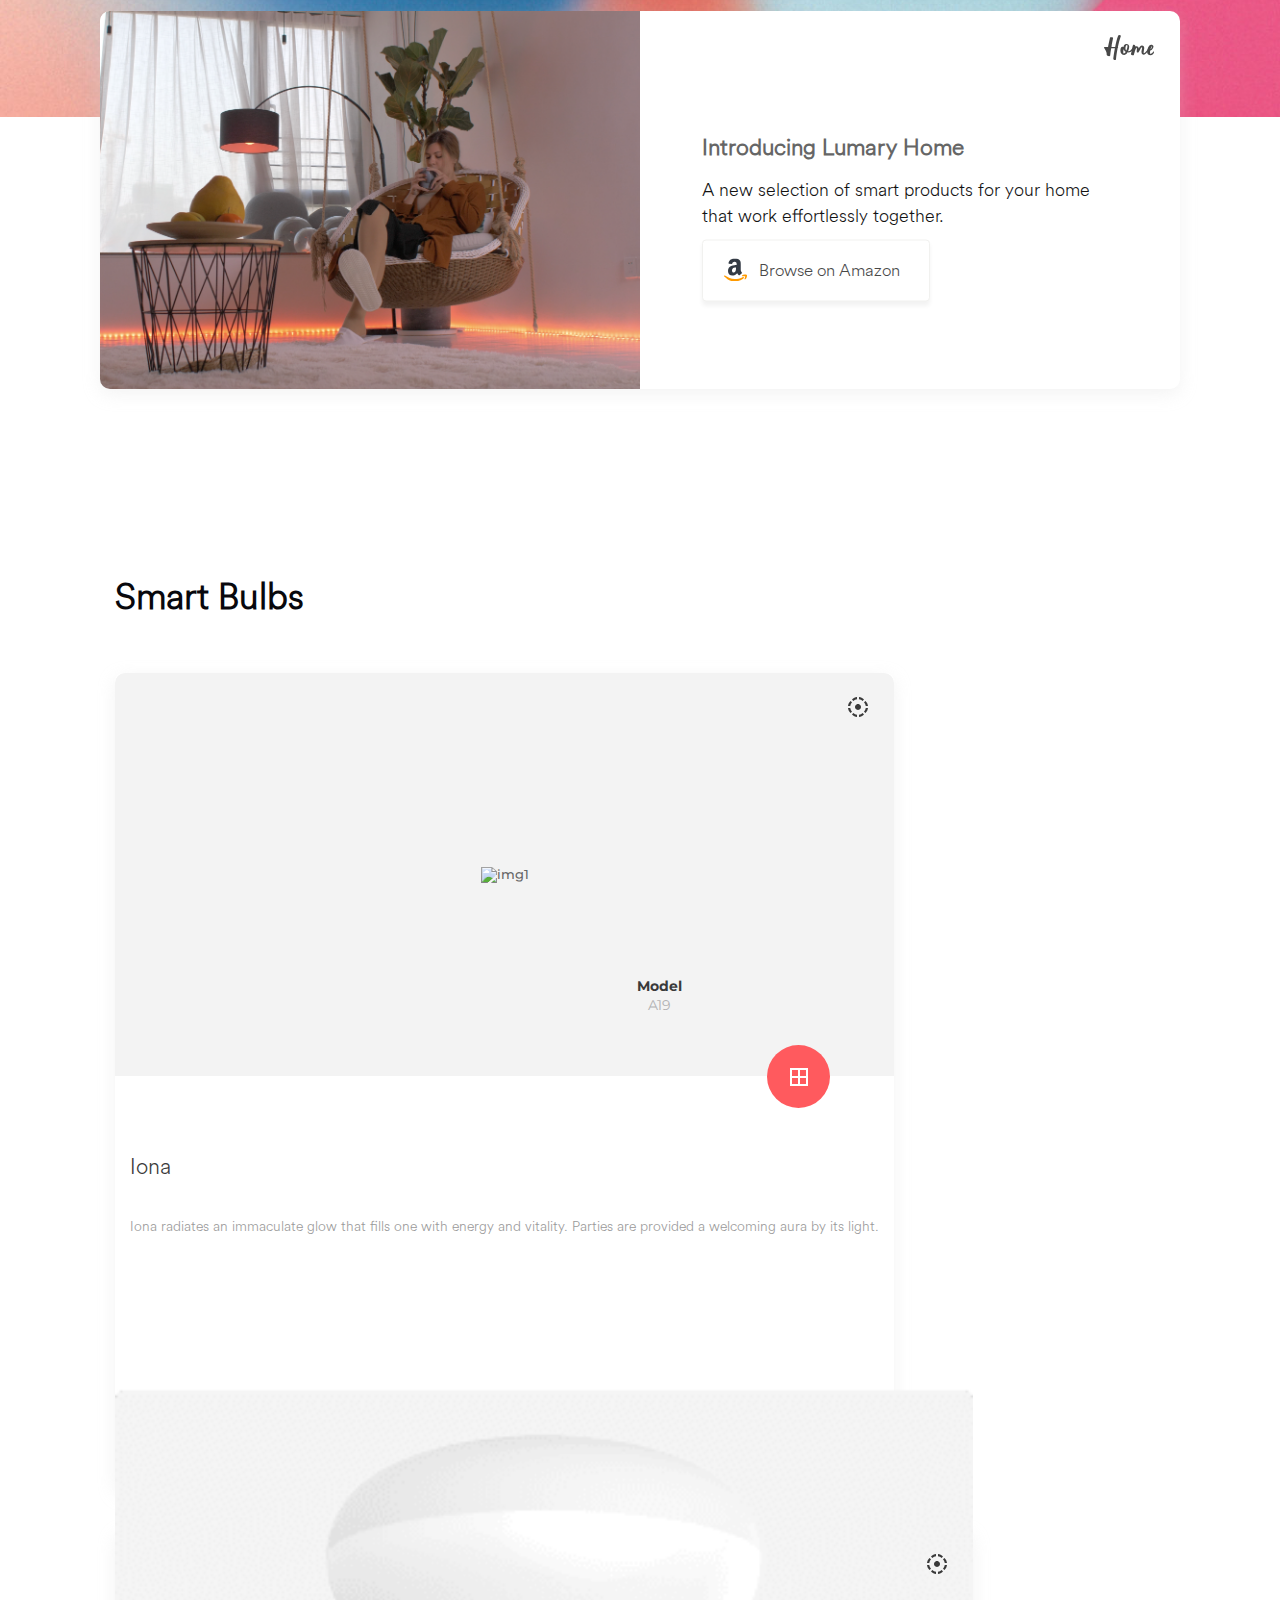
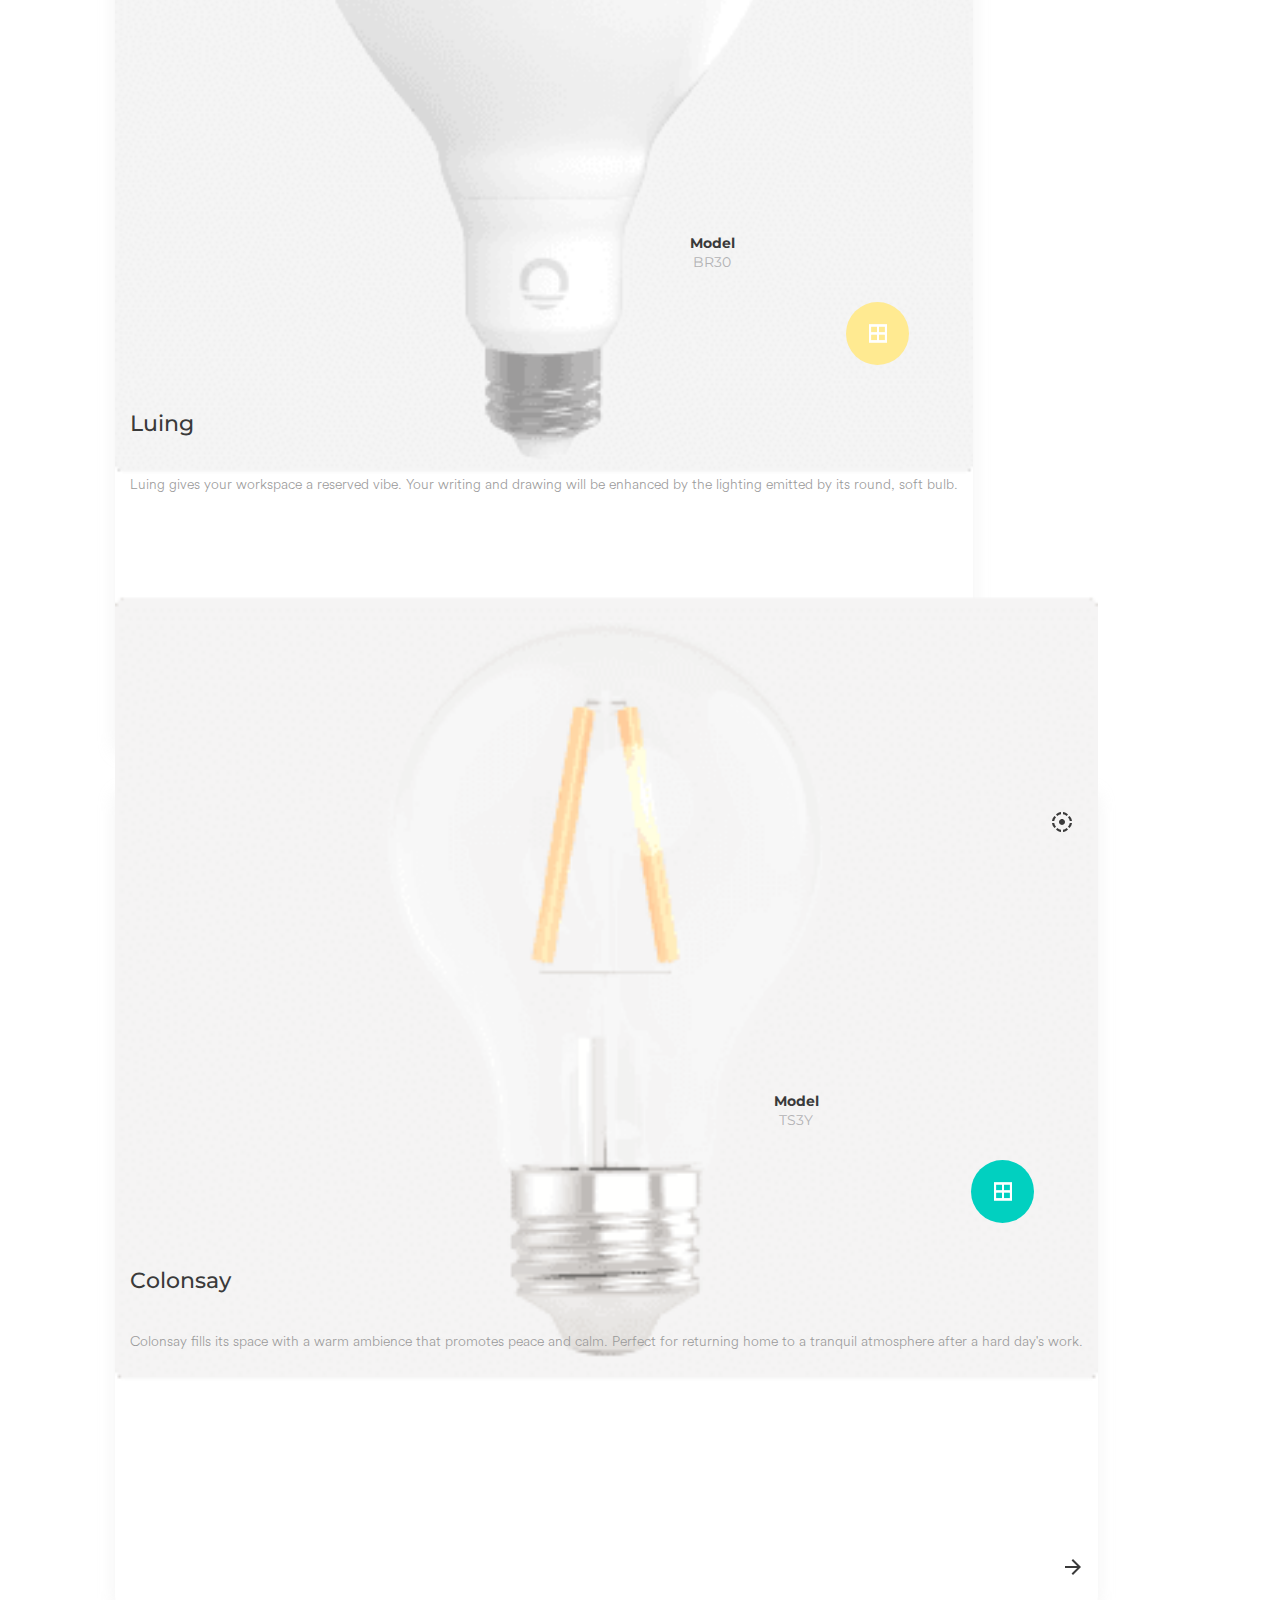
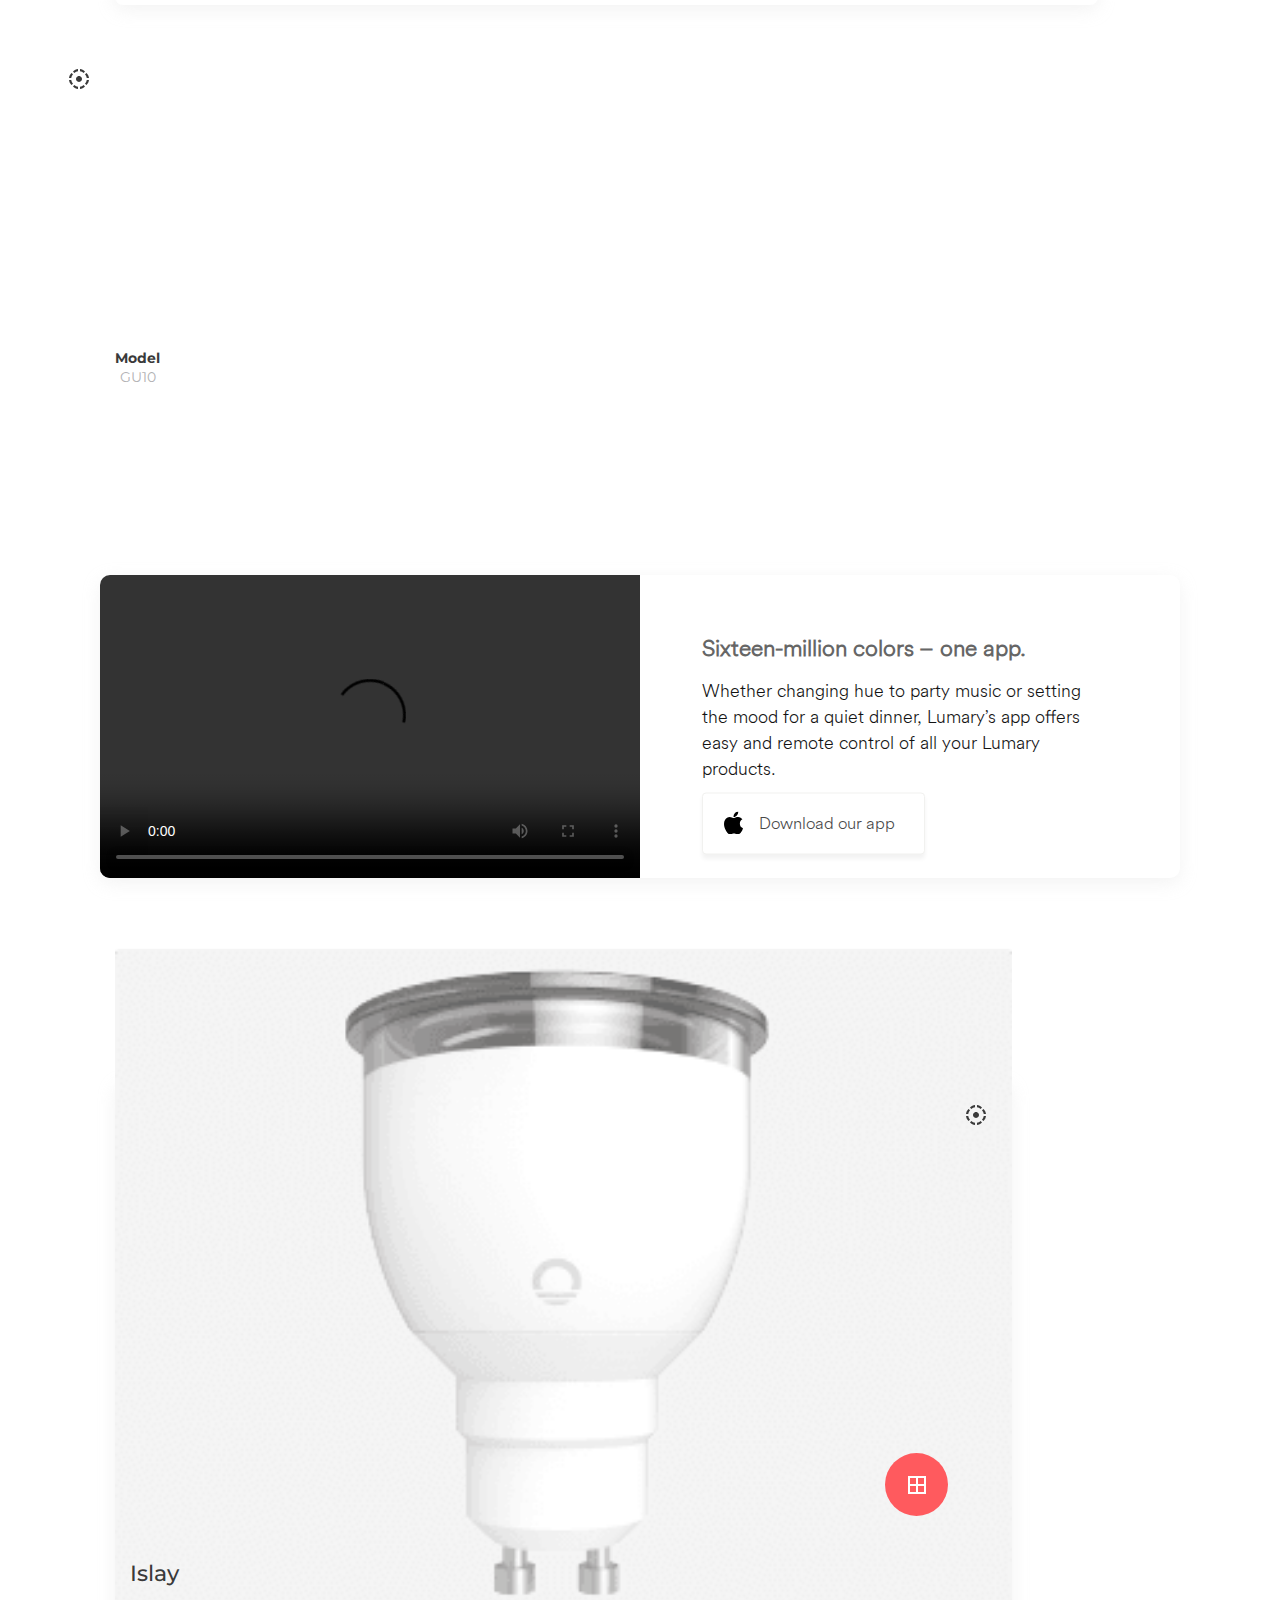
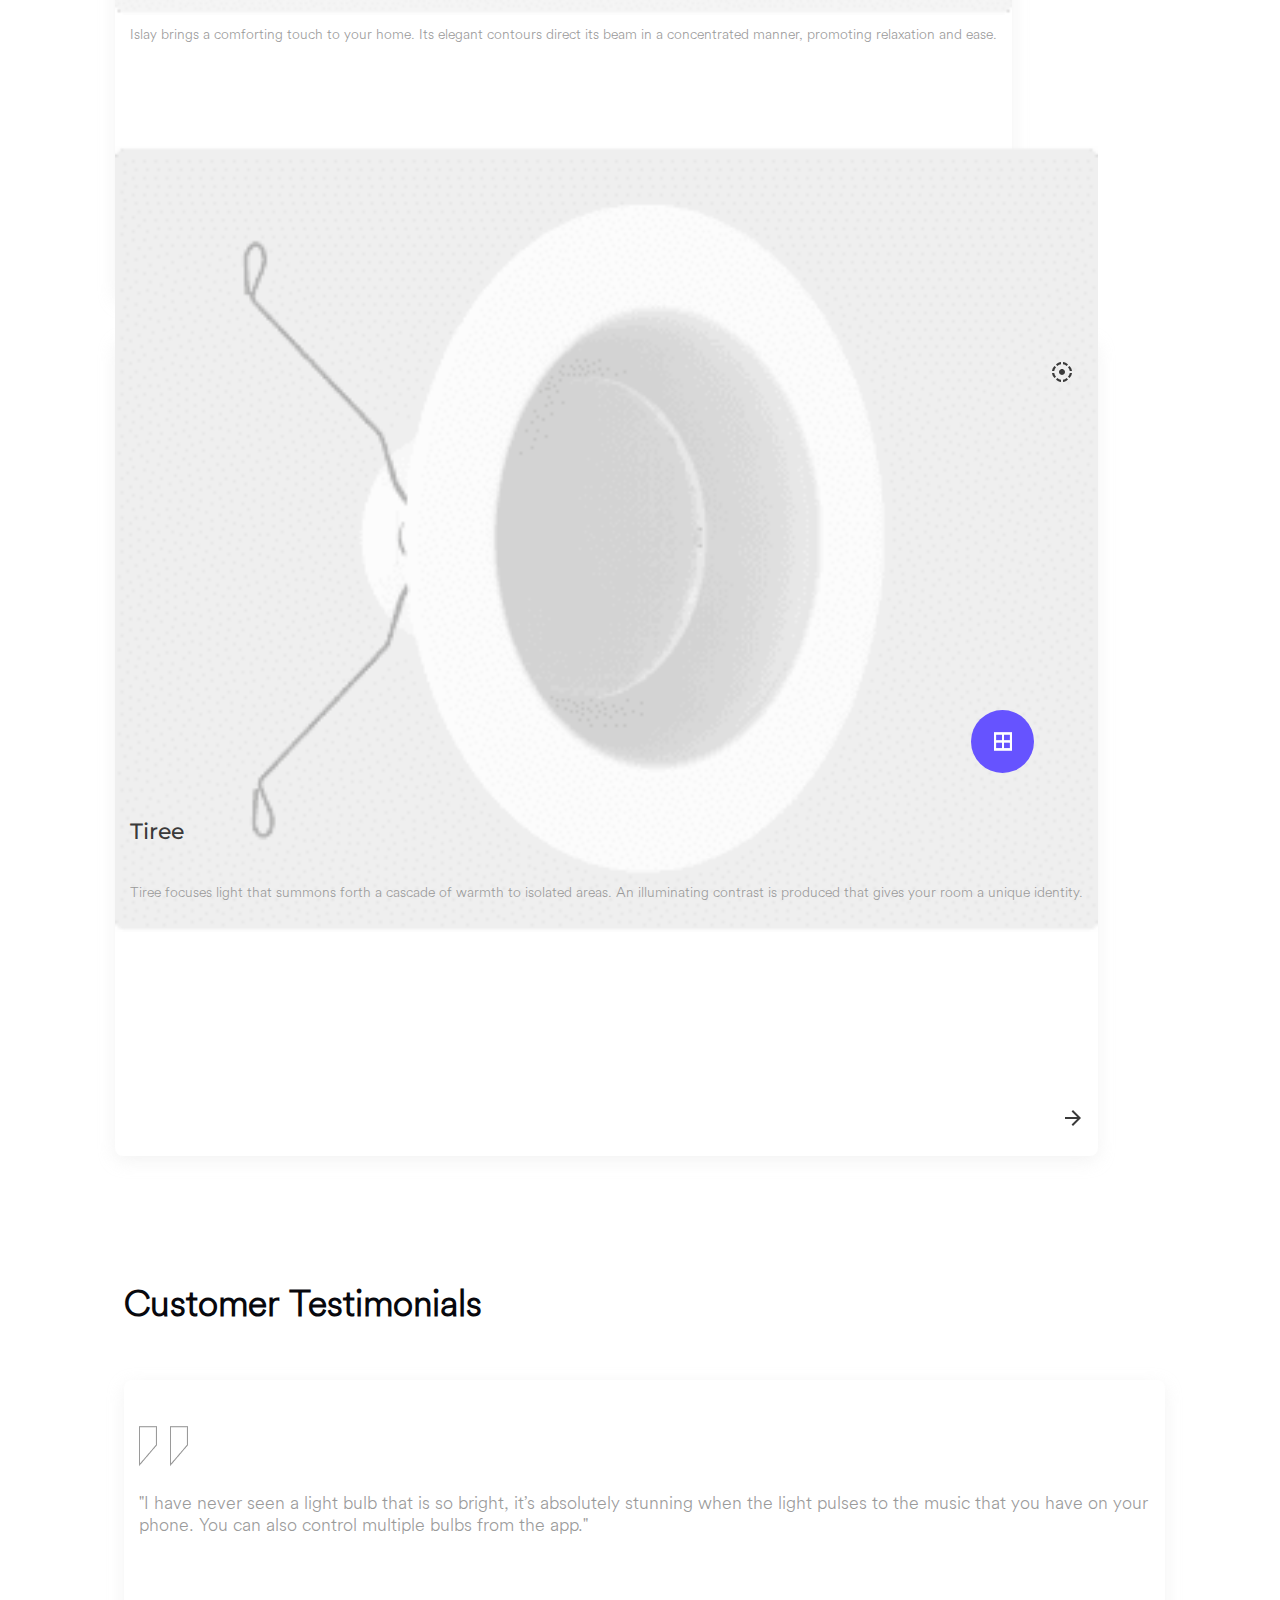
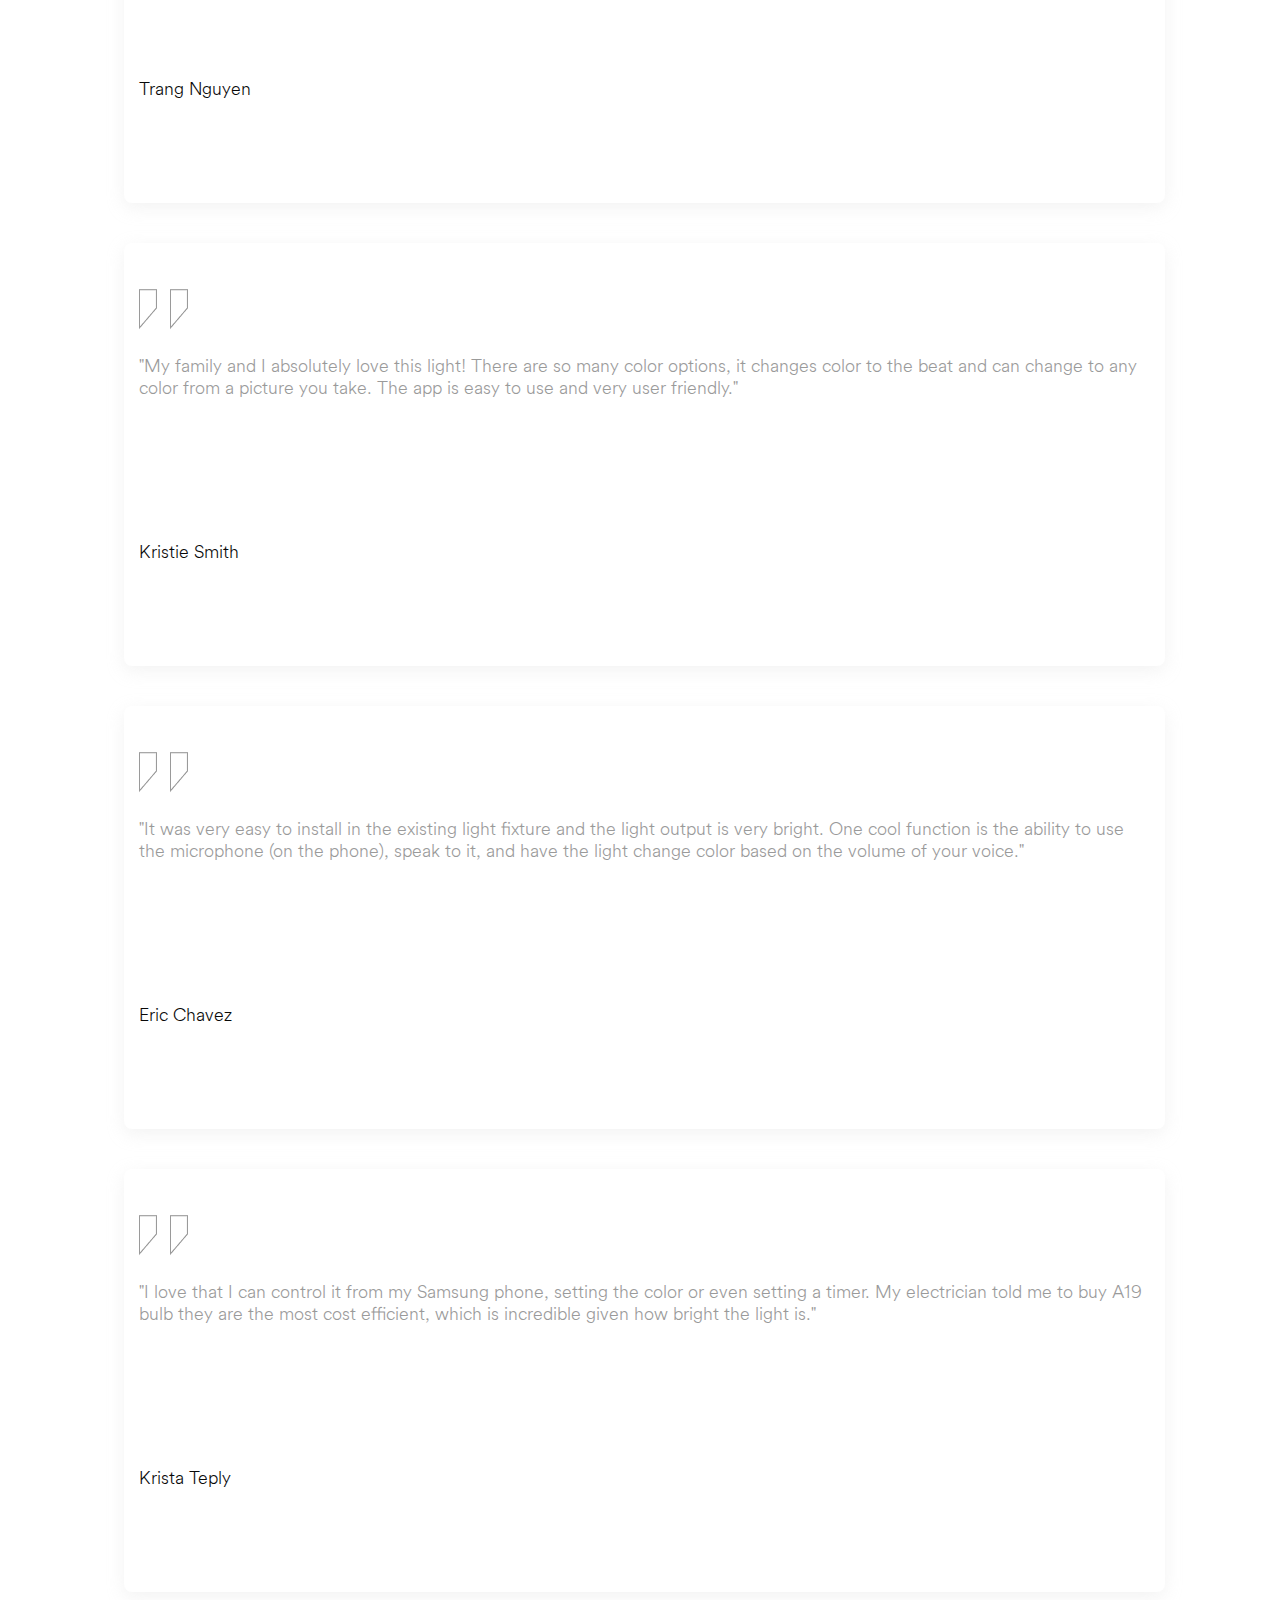
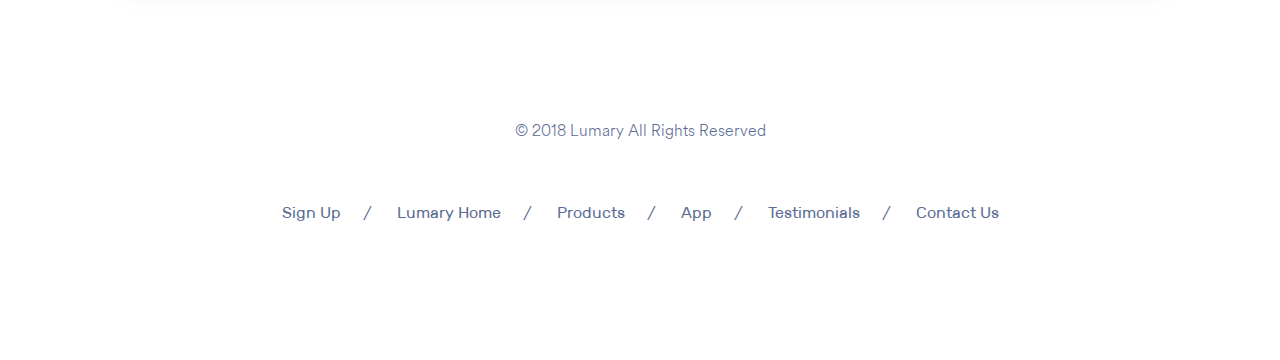
==== commit 964d54d6: "Included Support Link" ====
--- a/index.html
+++ b/index.html
@@ -256,7 +256,7 @@
                     </div>
                     </a>
                    </div>
-                    <div>
+                    +<div>
                    <div class="smar-cnt-main">
                     <div class="bulb_cnt">
                     <div class="bulb_product">
@@ -269,7 +269,7 @@
                     </strong>
 
                     </div>
-                    
+                    <!--
                     <div class="bulb_description">
 
                         <h6>Orkney</h6>
@@ -330,13 +330,14 @@
                     <span class="icon3"></span>
                     </div>
                      <small></small>
-                    </div>
-                    </div>
-                   </div>
-
-
-
-                    </div>
+                    </div>-->
+                    </div>
+                    
+                   </div>
+
+
+
+                    </div> 
     </div>
     
     <!--App-->
@@ -500,7 +501,7 @@
                     <li><a href="#products">Products</a></li>
 					<li><a href="#app">App</a></li>
                     <li><a href="#testimonials">Testimonials</a></li>
-                    <li><a href="#support">Support</a></li>
+                    <li><a href="https://www.amazon.com/ss/help/contact/?_encoding=UTF8&marketplaceID=ATVPDKIKX0DER&ref_=v_sp_contact_seller&sellerID=A2NSBHJ36HDUV" target="_blank">Contact Us</a></li>
                 </ul>
 
             </div>
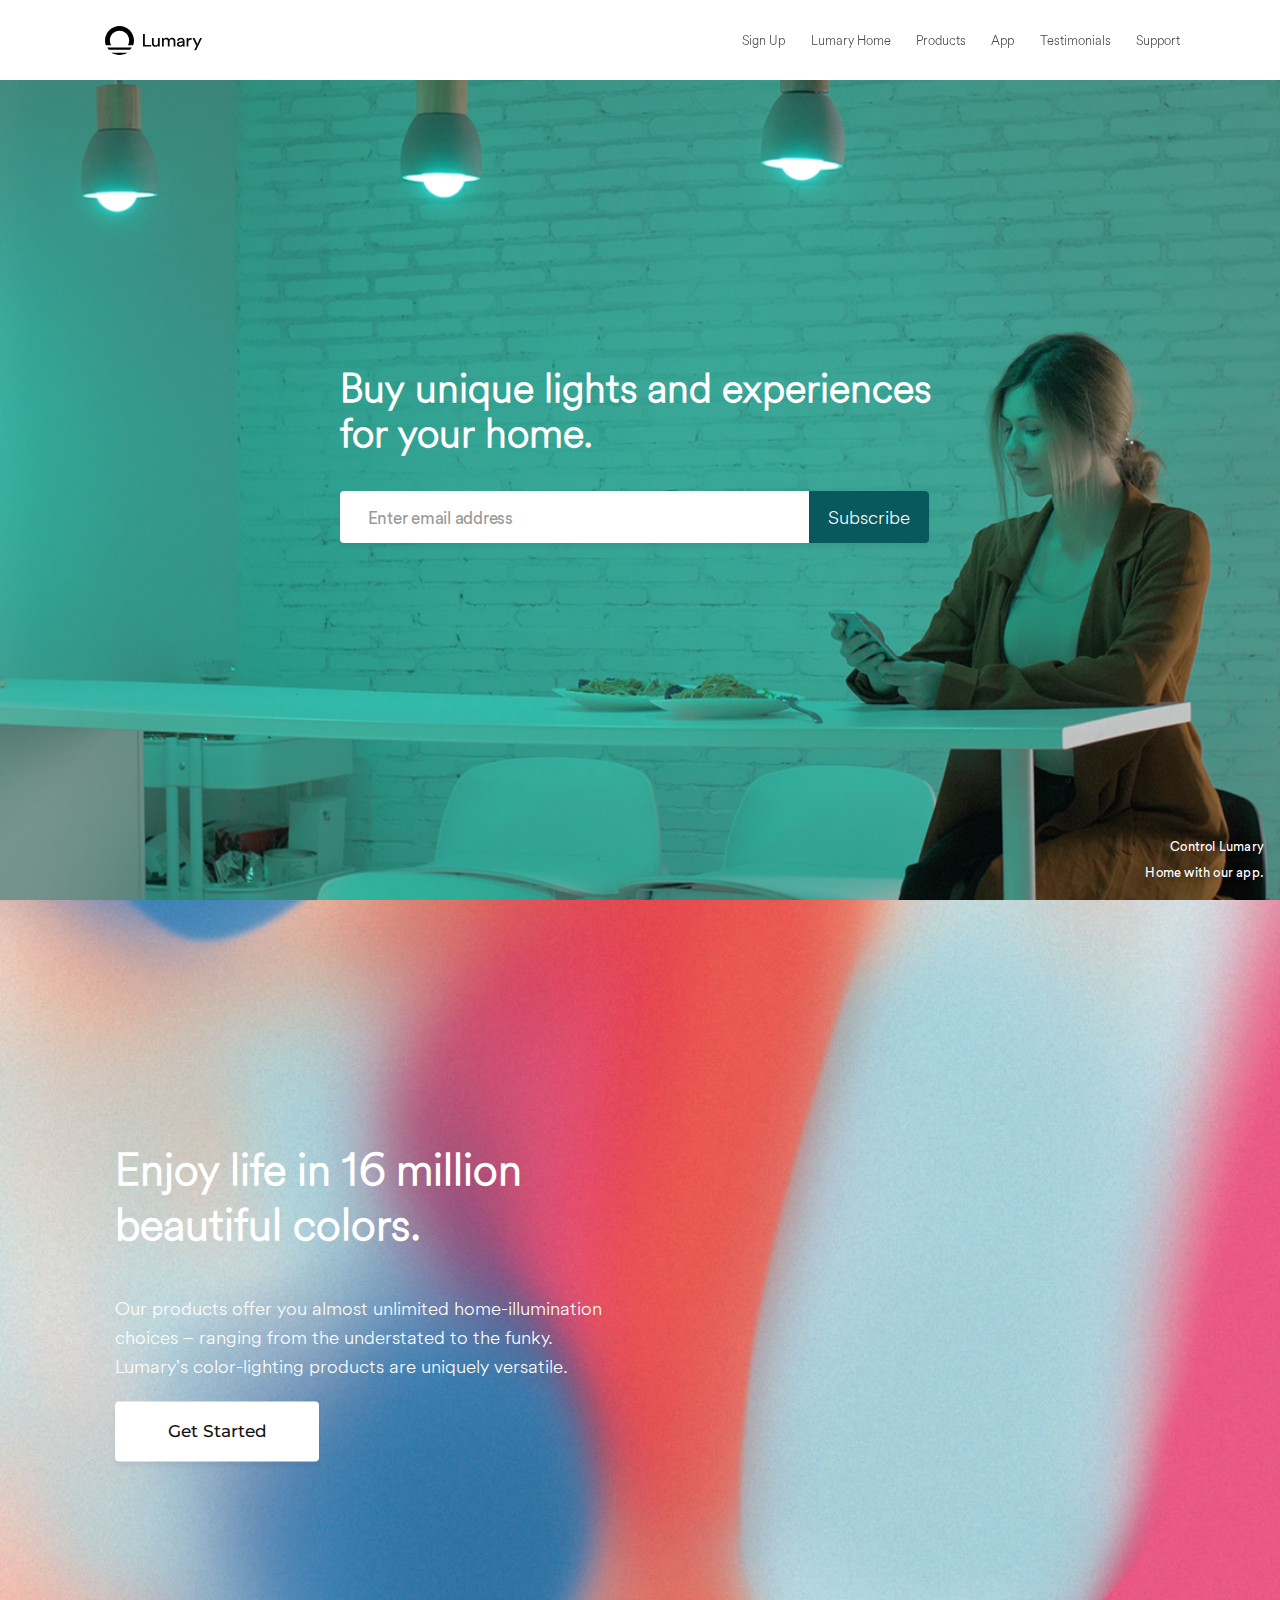
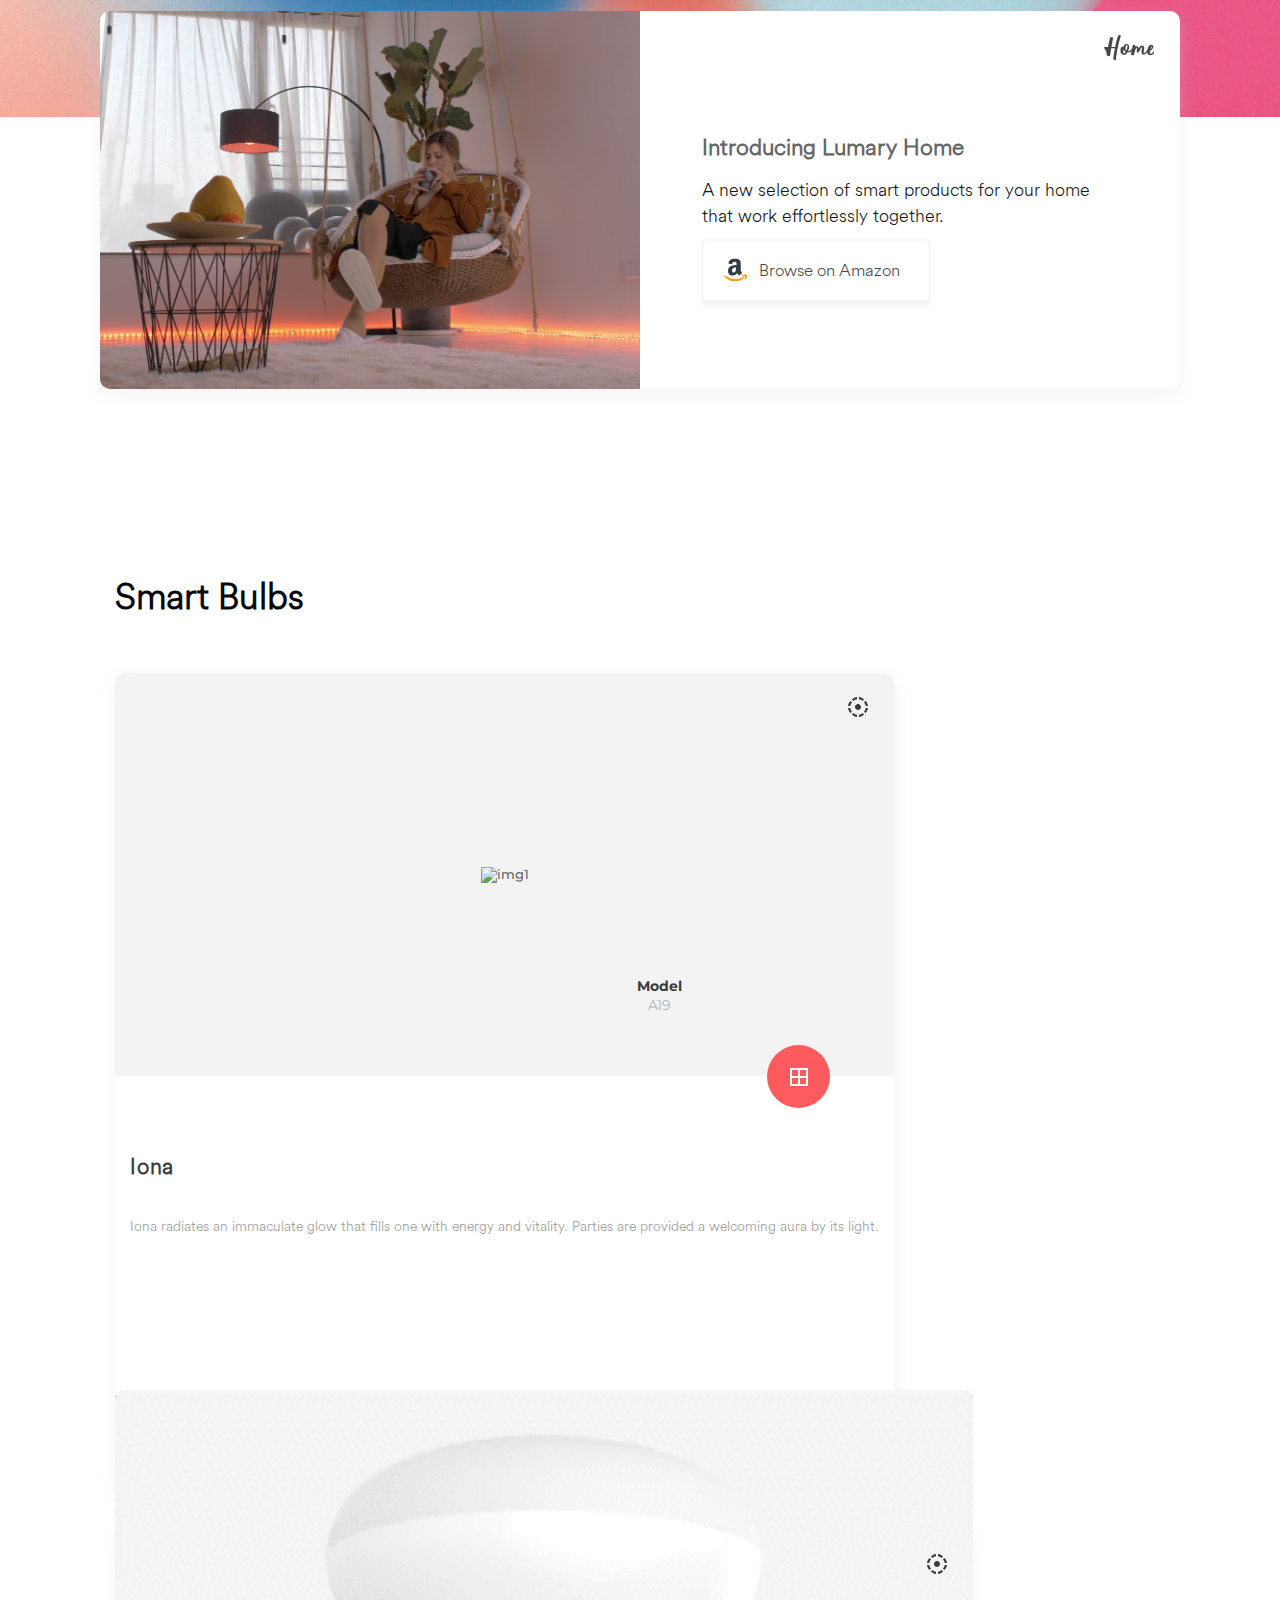
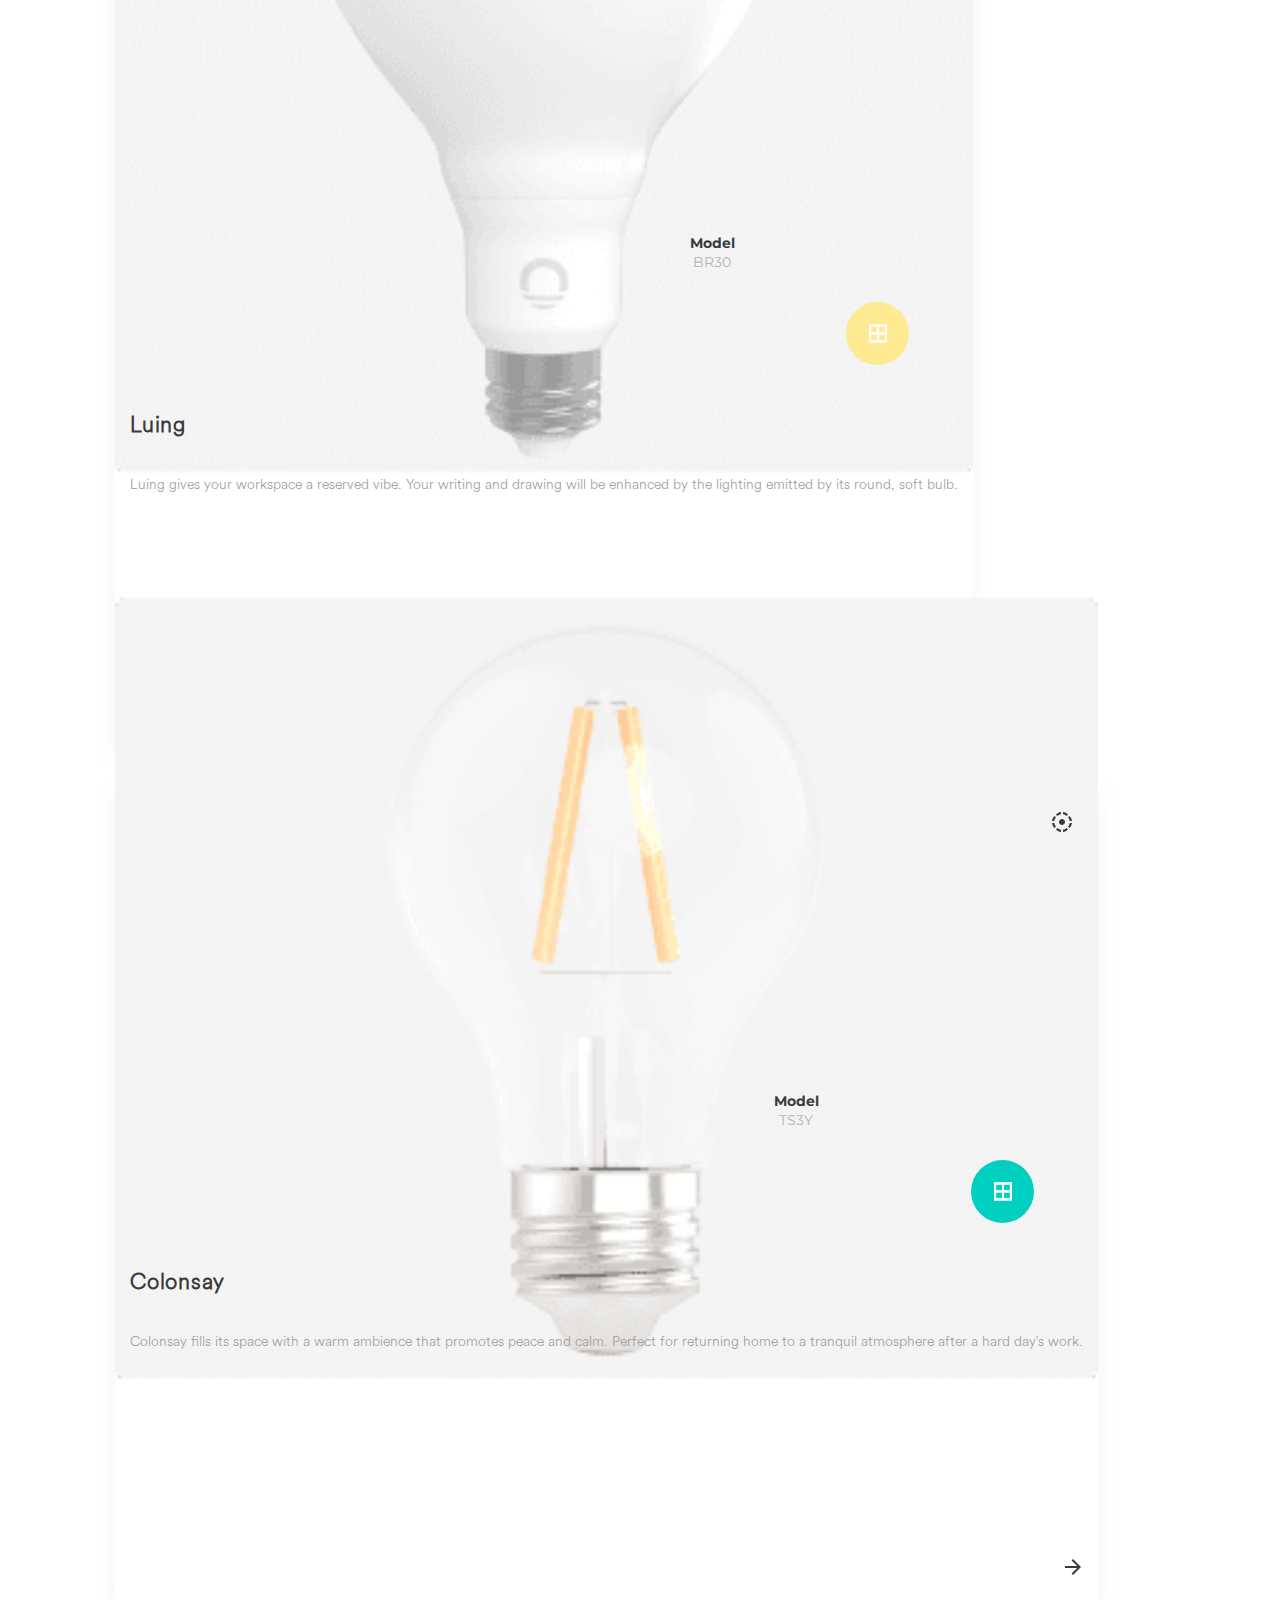
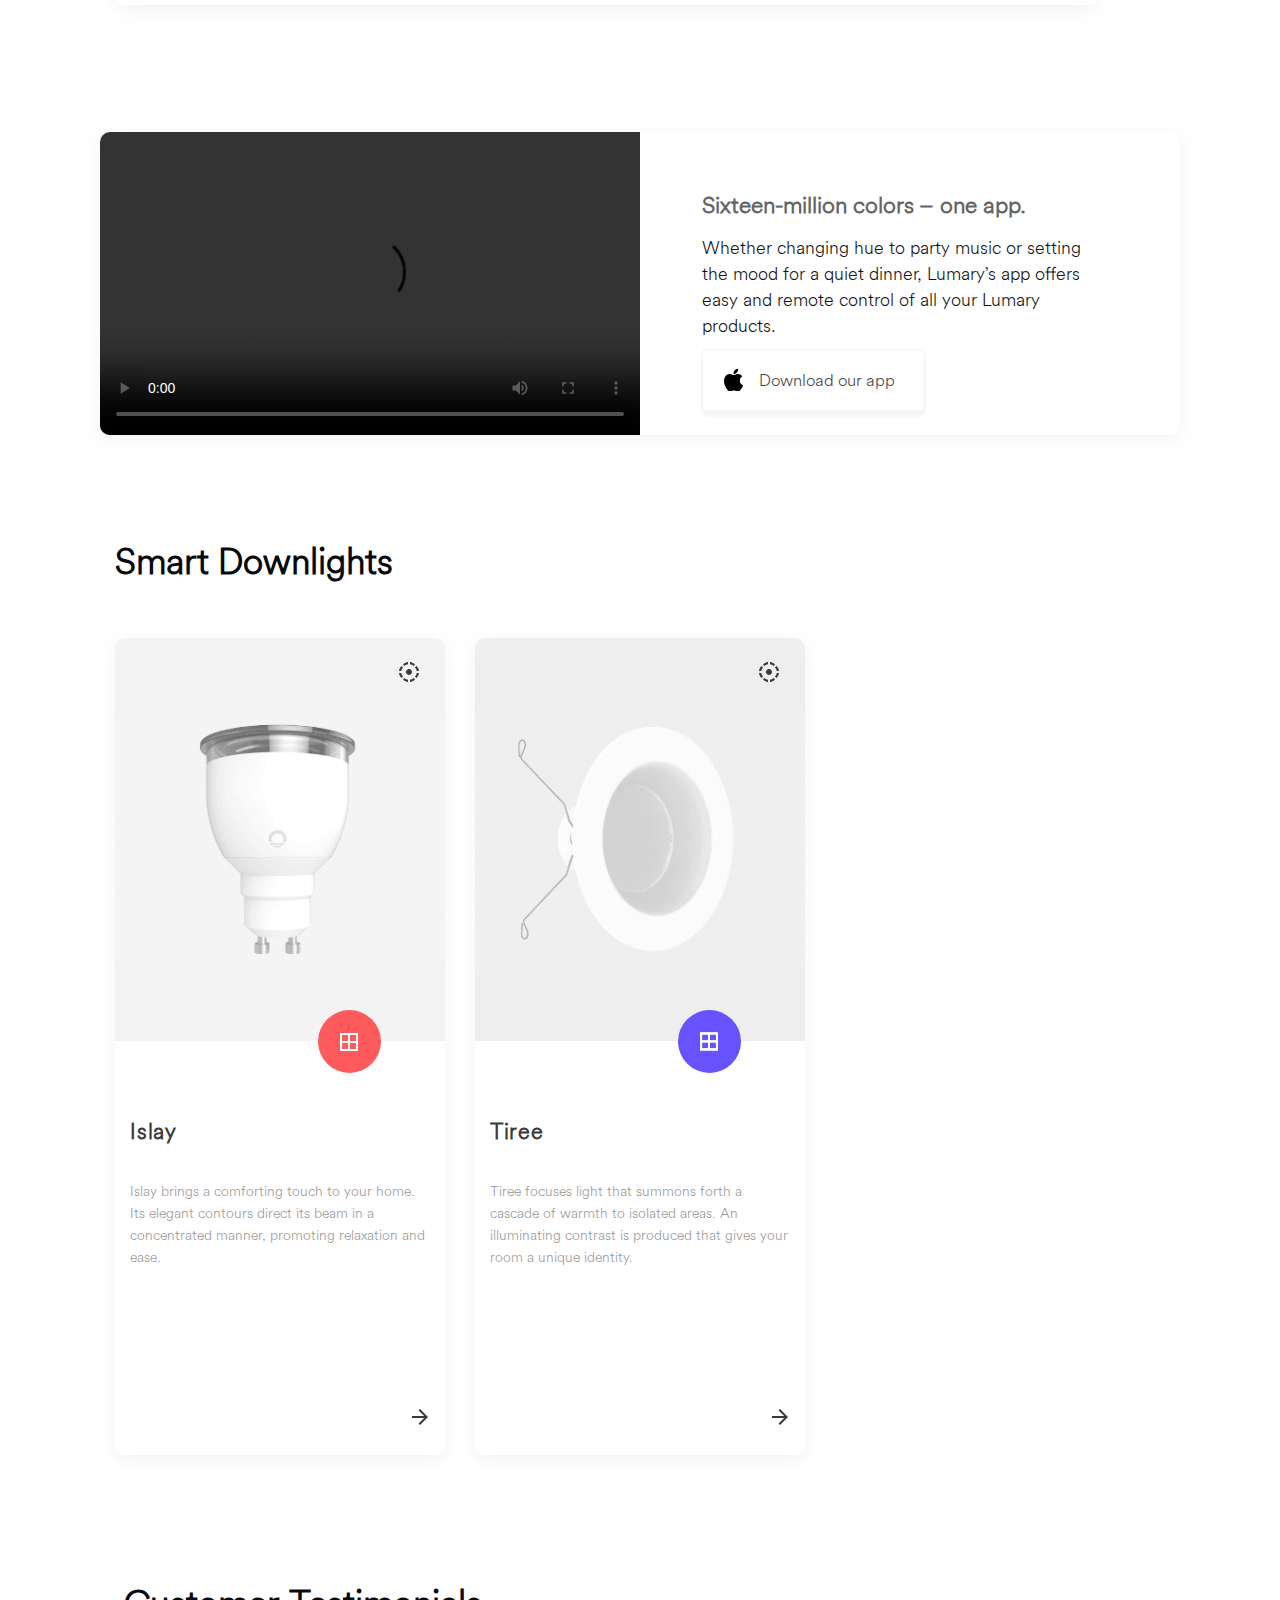
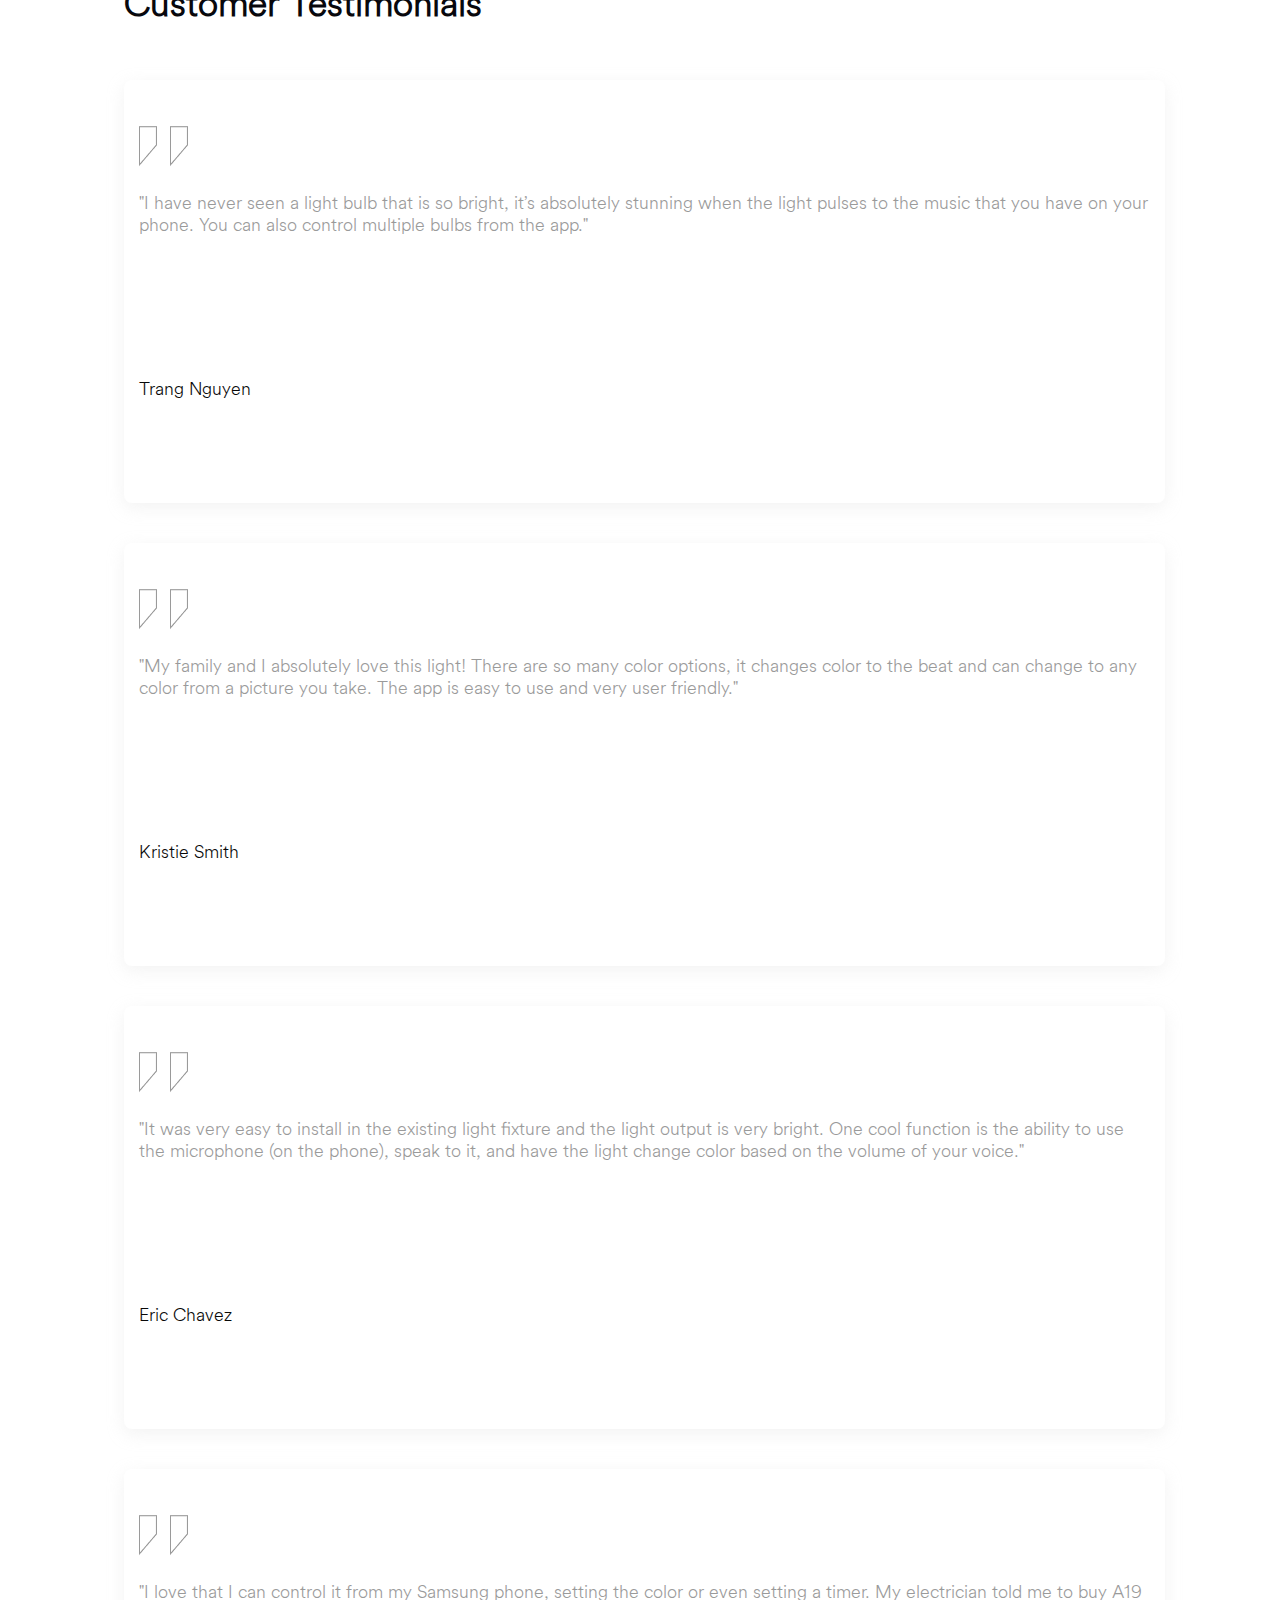
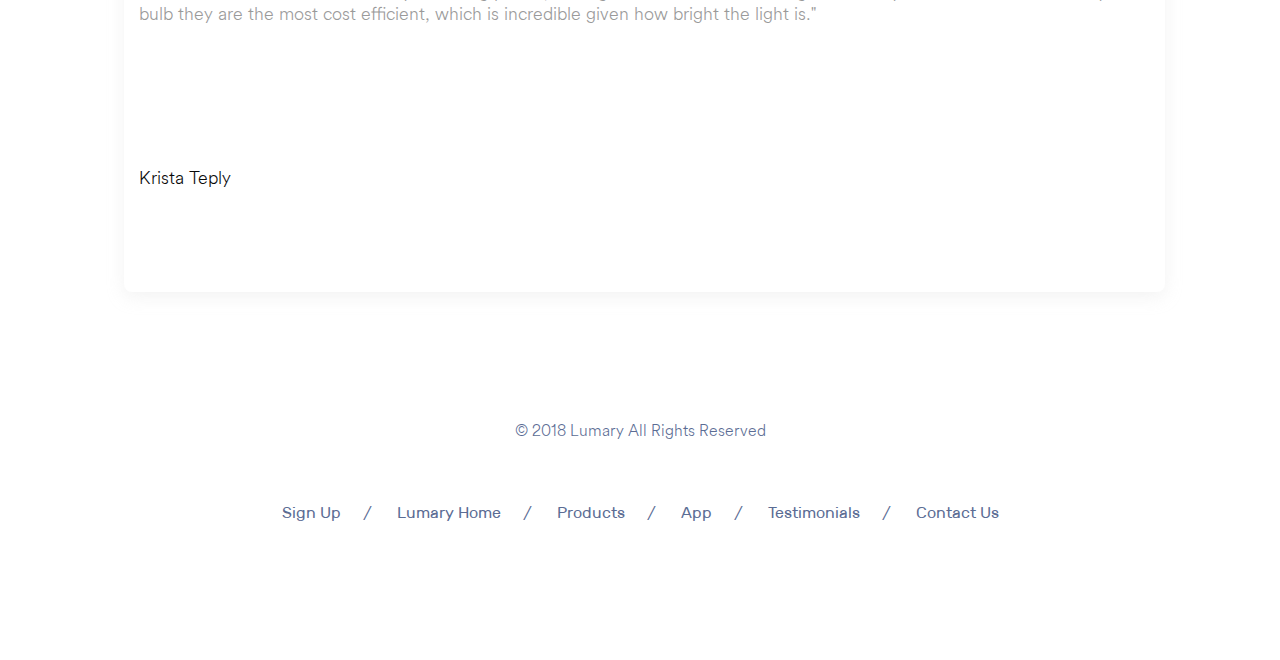
==== commit 6710cdee: "Font Issues Corrected" ====
--- a/index.html
+++ b/index.html
@@ -176,7 +176,7 @@
              <h3>Smart Bulbs</h3>
                 <div class="smart_cnt slider">
                    <div>
-                   <a href="https://www.amazon.com/Bluetooth-Equivalent-Multicolor-Smartphone-Controlled/dp/B076P43ZJ6/ref=sr_1_6?ie=UTF8&qid=1528261321&sr=8-6&keywords=ilintek" target ="_blank">
+                   <a href="https://www.amazon.com/Bluetooth-Equivalent-Multicolor-Smartphone-Controlled/dp/B076P43ZJ6/ref=lp_17861053011_1_11?srs=17861053011&ie=UTF8&qid=1528355421&sr=8-11" target ="_blank">
                    <div class="smar-cnt-main">
                     <div class="bulb_cnt">
                     <div class="bulb_product">
@@ -189,7 +189,7 @@
                     </strong>
 
                     </div>
-                </a>
+                   </a>
                     <div class="bulb_description">
 
                         <h6>Iona</h6>
@@ -198,7 +198,7 @@
                     <span class="icon1"></span>
                     </div>
                     <small></small>
-                    </div>
+                  </div>
                     </div>
                    </div>
                    <div> 
@@ -256,7 +256,9 @@
                     </div>
                     </a>
                    </div>
-                    +<div>
+                   +<div>
+                   <!--Here-->
+                   <!--
                    <div class="smar-cnt-main">
                     <div class="bulb_cnt">
                     <div class="bulb_product">
@@ -269,6 +271,7 @@
                     </strong>
 
                     </div>
+                     <!--Start Here-->
                     <!--
                     <div class="bulb_description">
 
@@ -331,8 +334,9 @@
                     </div>
                      <small></small>
                     </div>-->
-                    </div>
                     
+                    </div>
+
                    </div>
 
 
--- a/css/style.css
+++ b/css/style.css
@@ -509,6 +509,9 @@
 h6, small {
   /* font-size: .833em; */
   /* margin: .25em 0; */
+  font-family: CircularAirPro;
+  font-weight:  600;
+  letter-spacing: 0.75px;
 }
 
 pre {
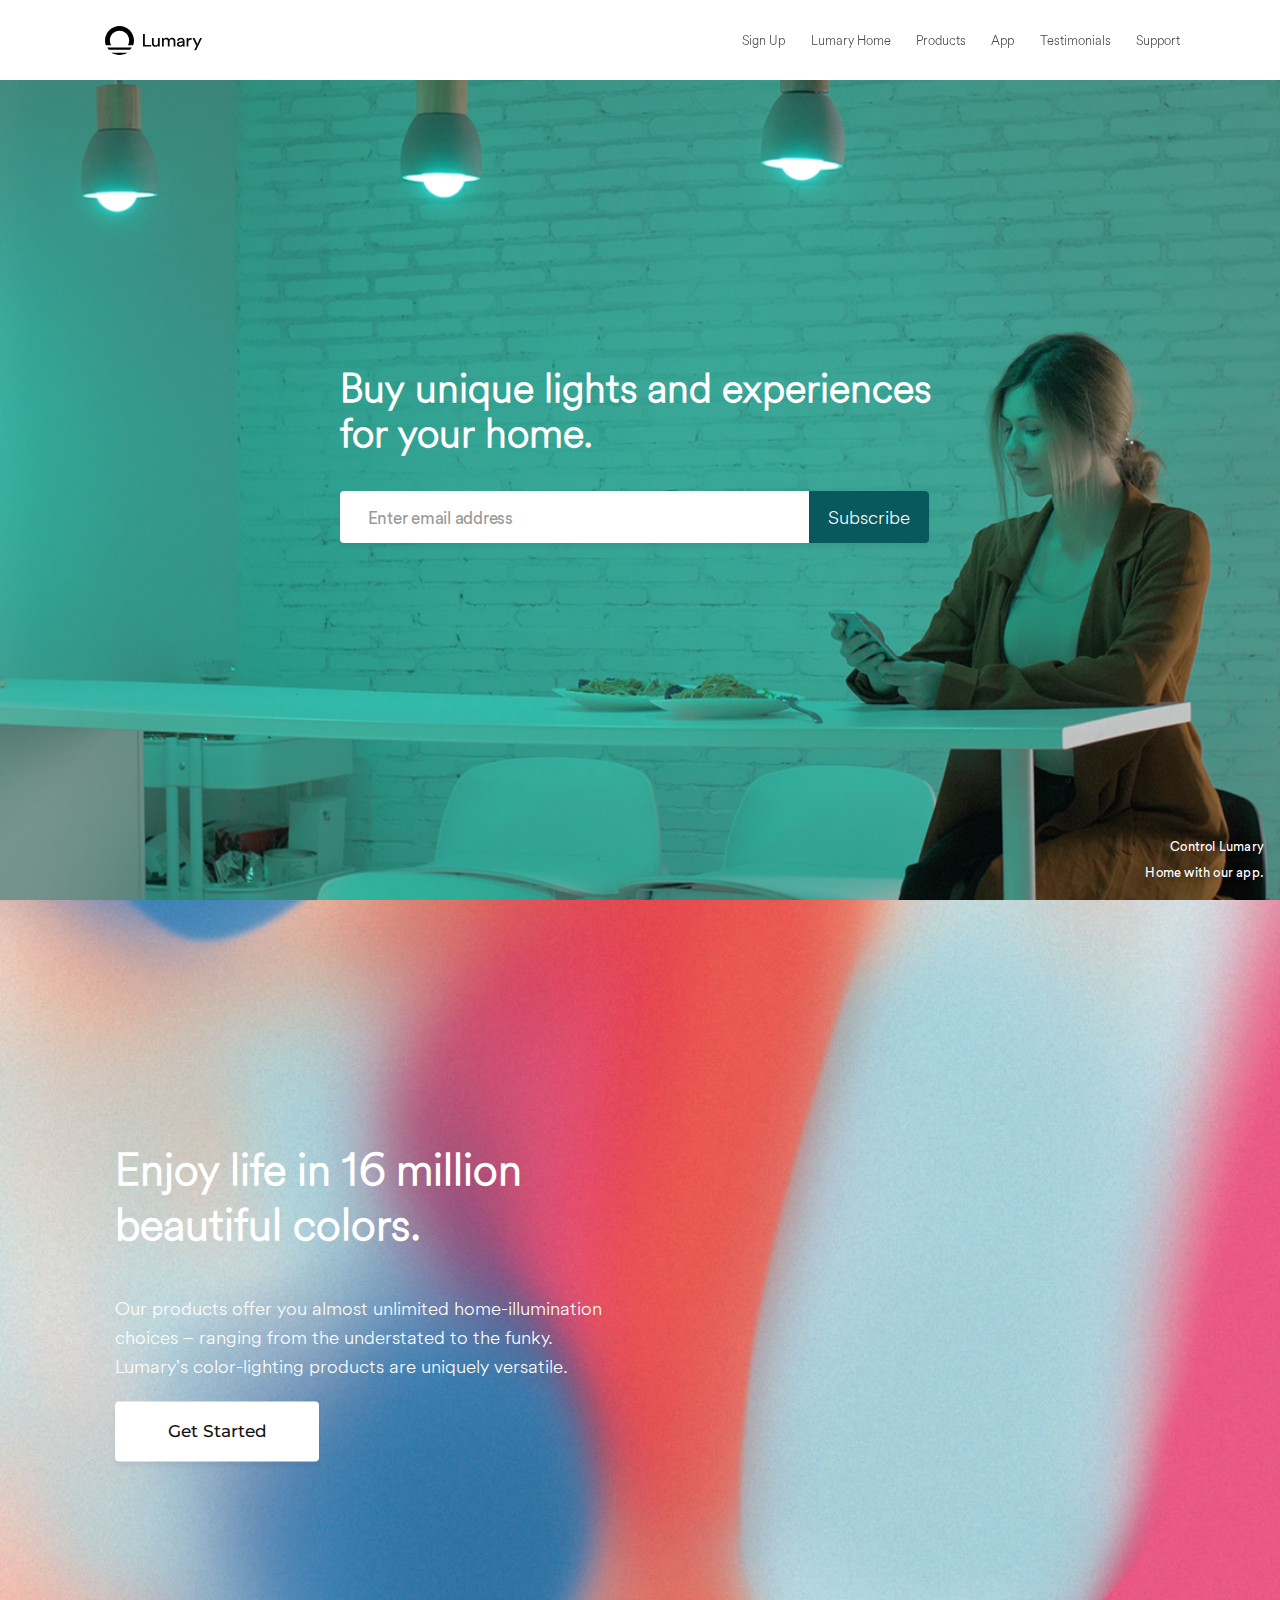
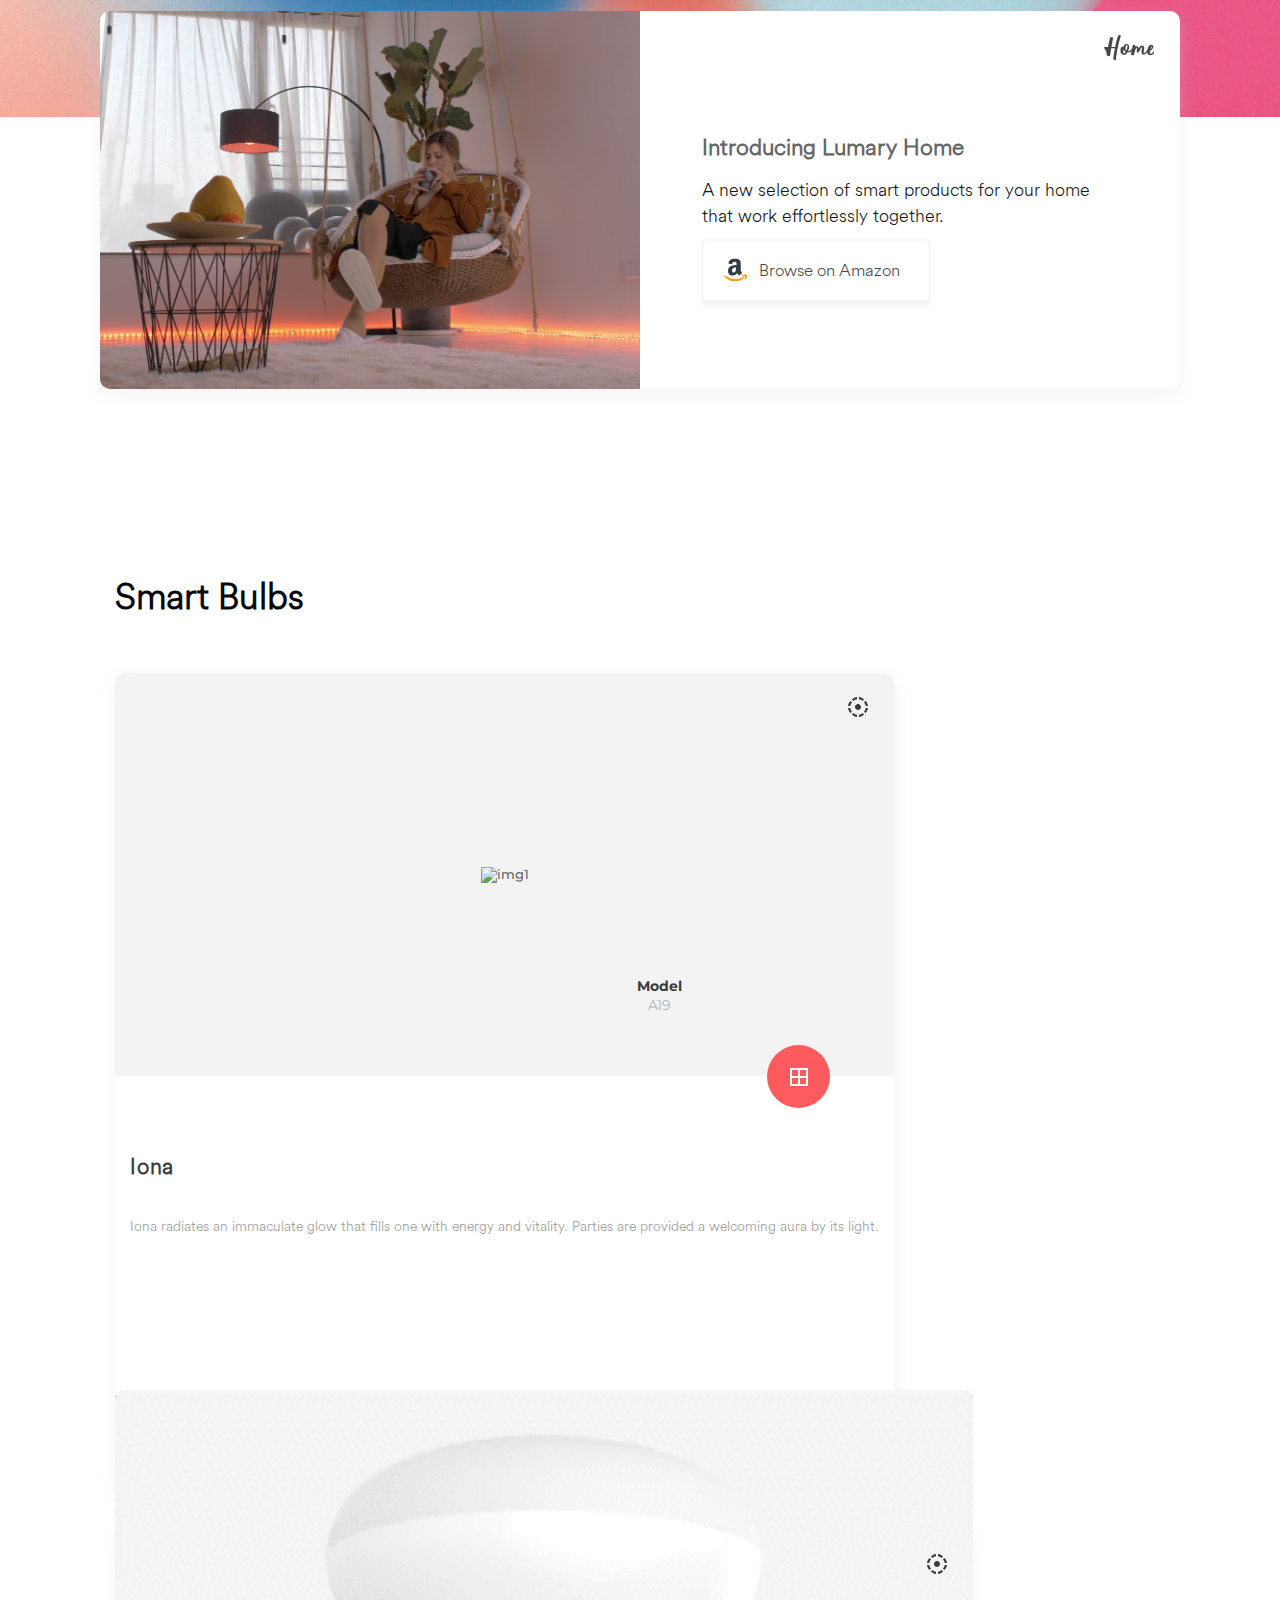
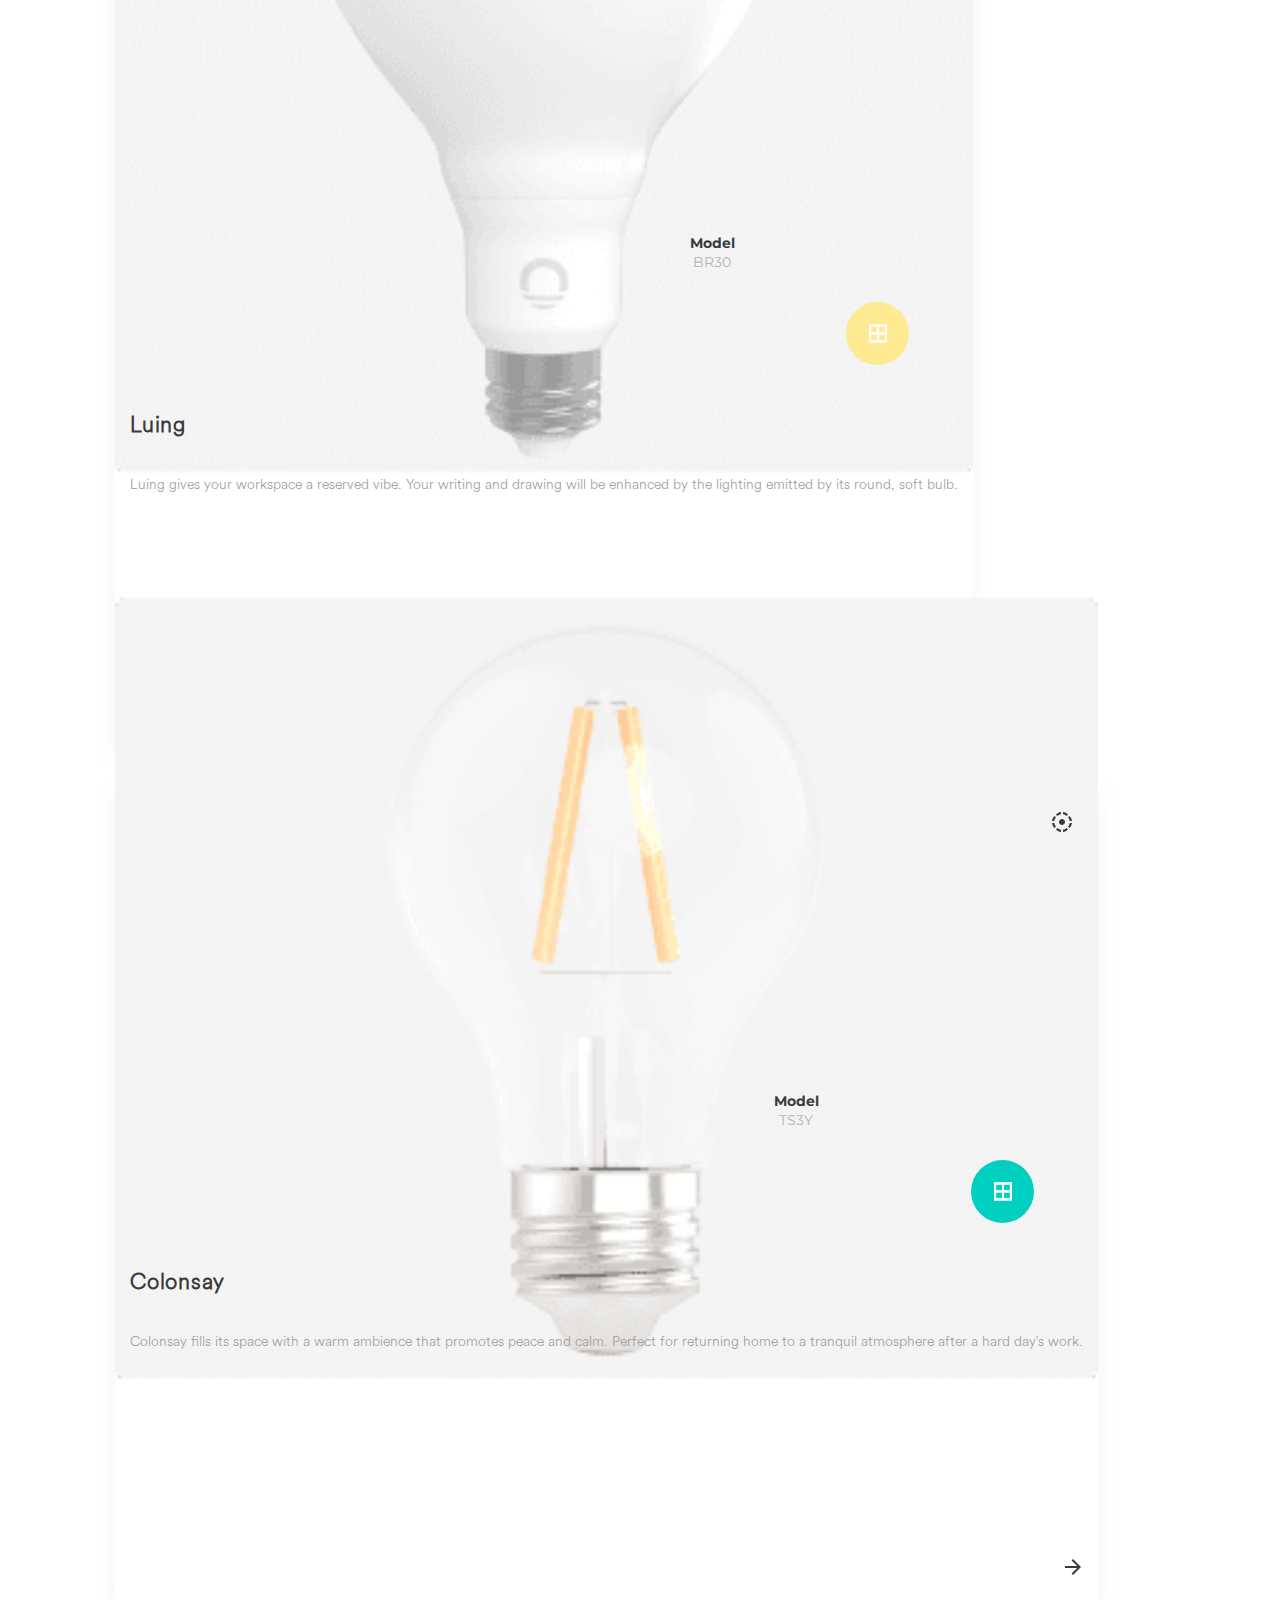
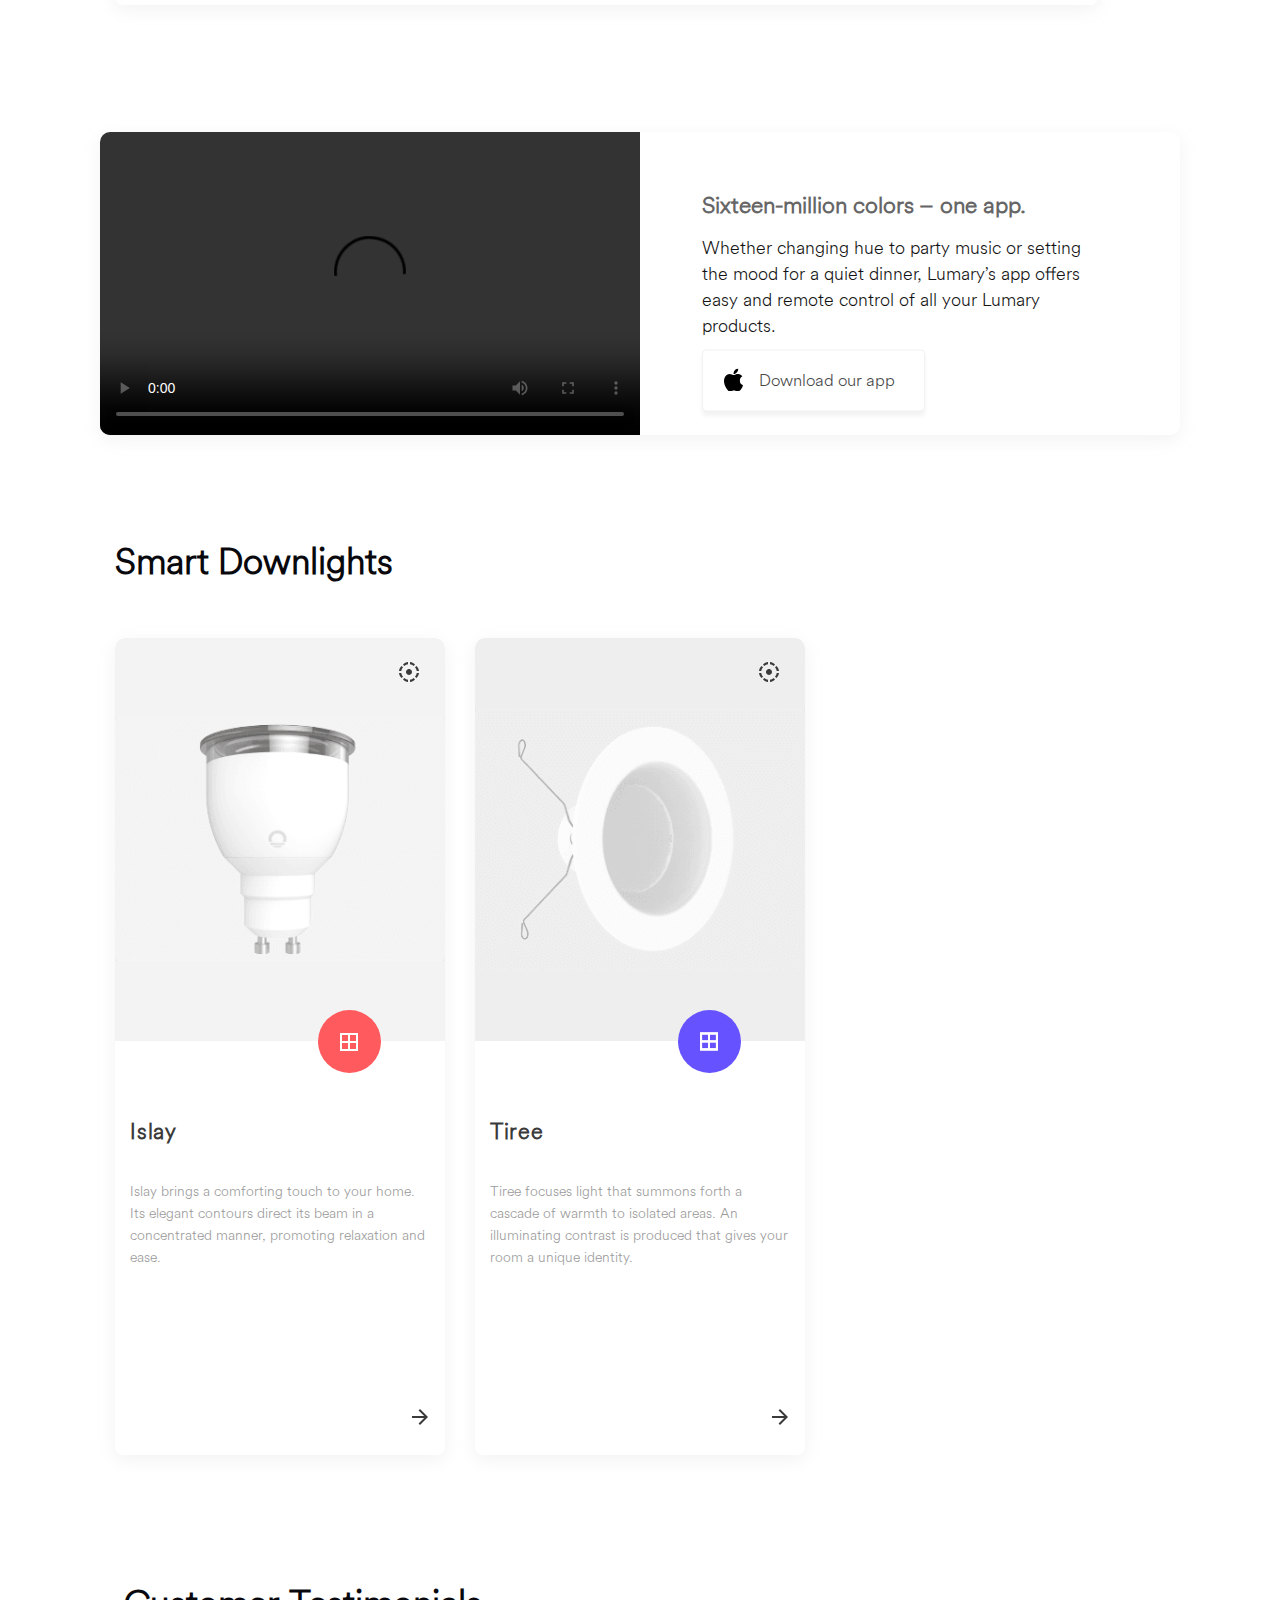
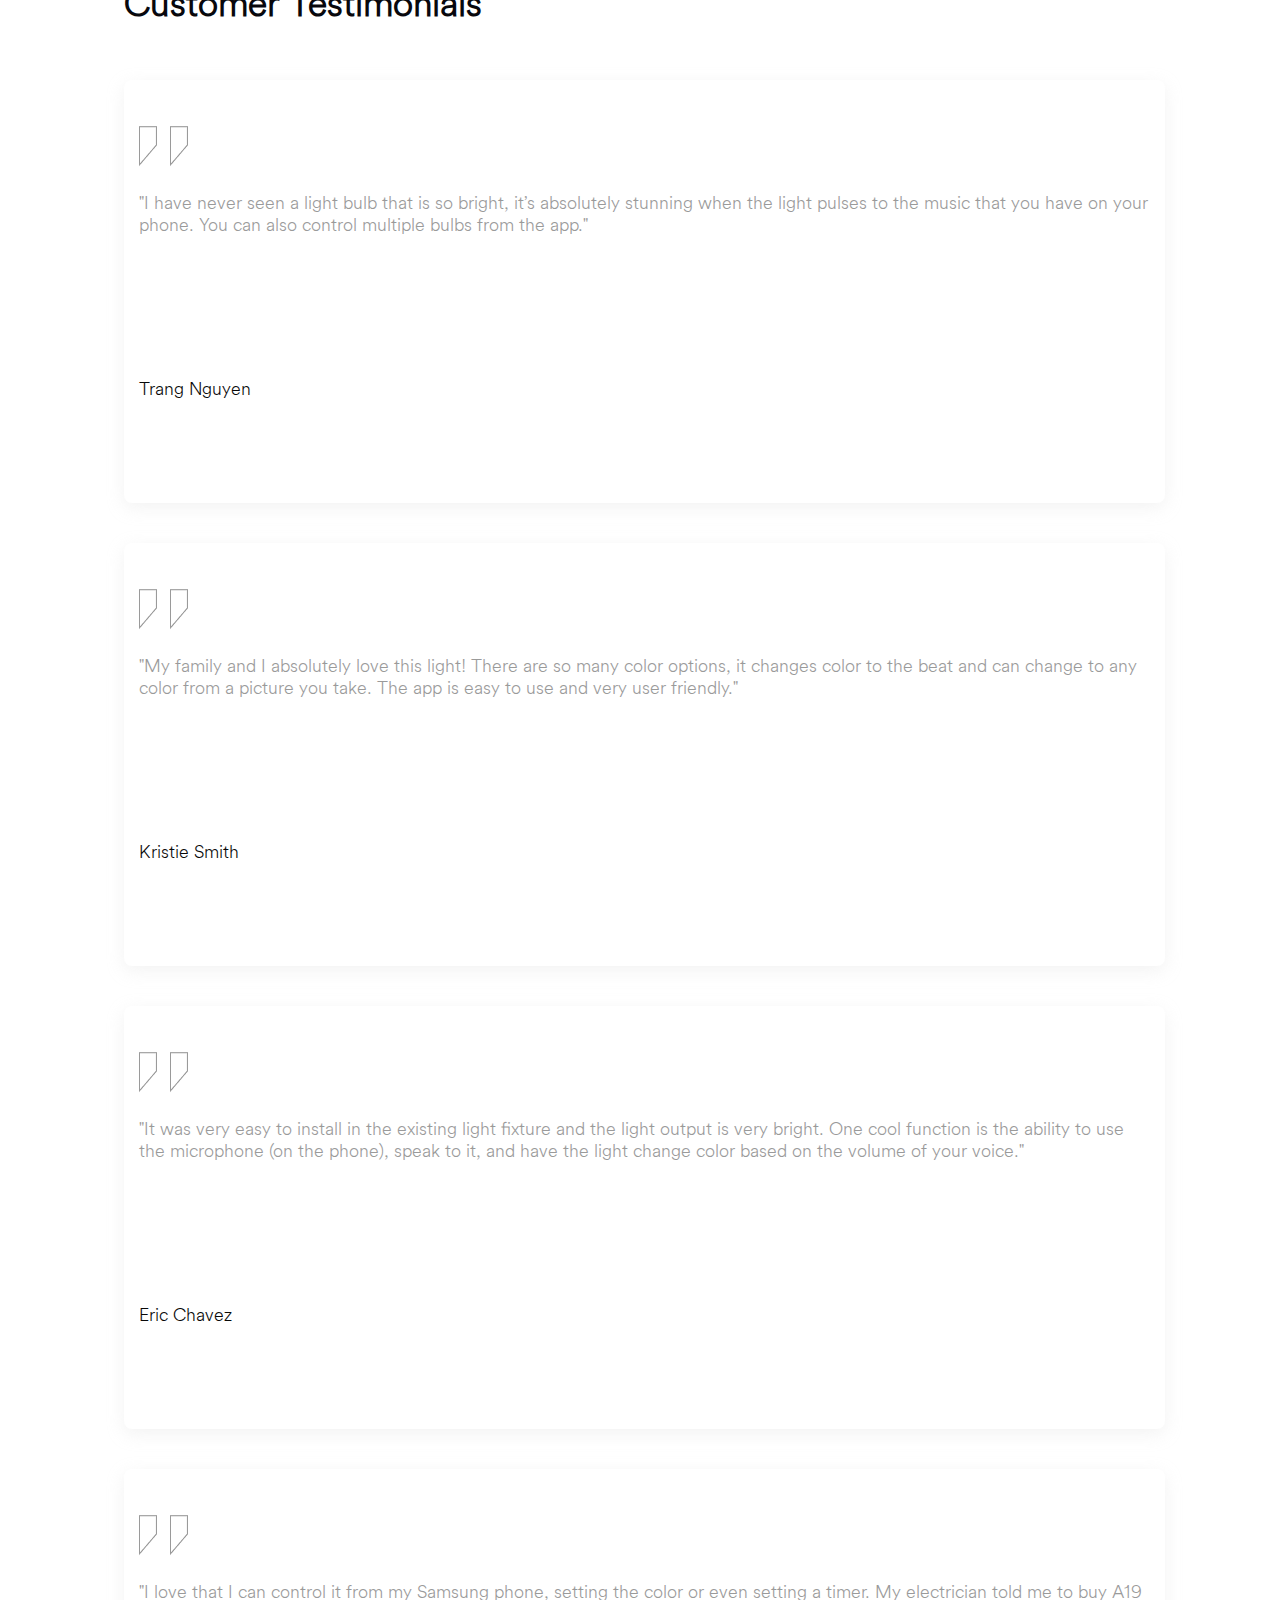
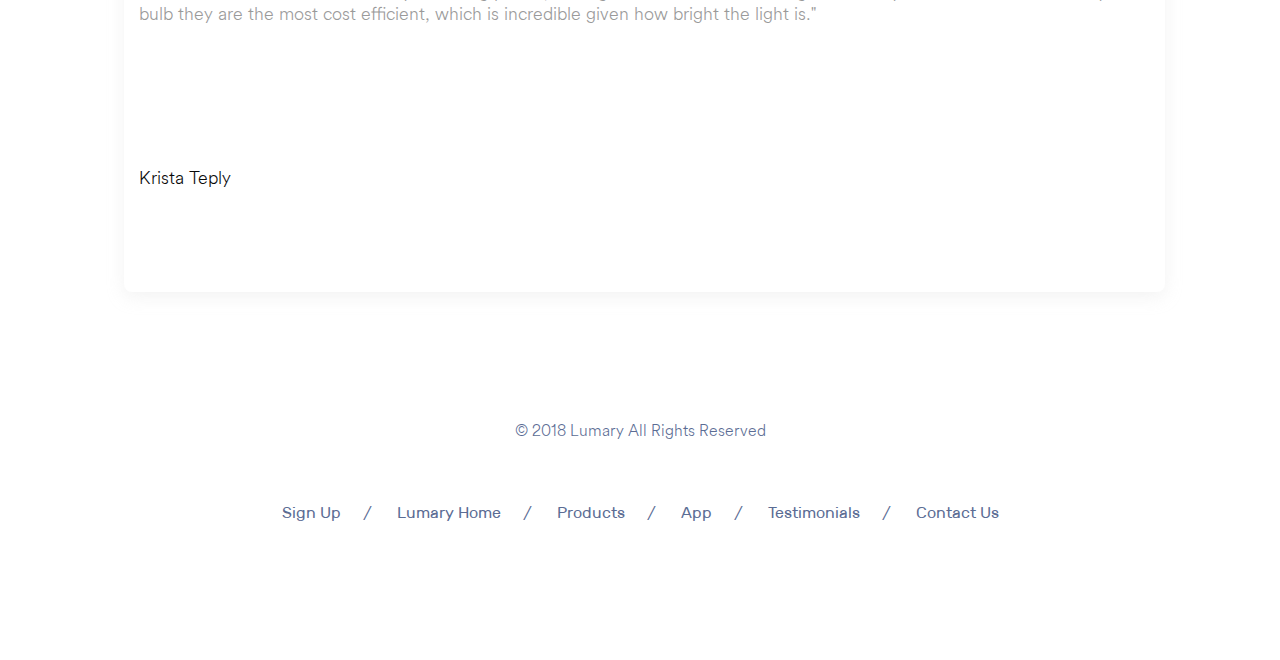
==== commit a6d87086: "Removed Unnecessary Stuff" ====
--- a/index.html
+++ b/index.html
@@ -257,83 +257,6 @@
                     </a>
                    </div>
                    +<div>
-                   <!--Here-->
-                   <!--
-                   <div class="smar-cnt-main">
-                    <div class="bulb_cnt">
-                    <div class="bulb_product">
-                    <span>
-                    <img src="images/img2.png" width="350" height="260" alt="img1">
-                    </span>
-                    <strong>
-                    Model
-                    <em>GU10</em>
-                    </strong>
-
-                    </div>
-                     <!--Start Here-->
-                    <!--
-                    <div class="bulb_description">
-
-                        <h6>Orkney</h6>
-                        <p>Orkney</p>
-                    <span class="icon1"></span>
-                    </div>
-                    <small></small>
-                    </div>
-                    </div>
-                   </div>
-                   <div>
-                   <div class="smar-cnt-main">
-                    <div class="bulb_cnt">
-                    <div class="bulb_product">
-                    <span>
-                    <img src="images/img3.png" width="350" height="280" alt="img1">
-                    </span>
-                    <strong>
-                    Model
-                    <em>BR30</em>
-                    </strong>
-
-                    </div>
-                    <div class="bulb_description">
-
-                        <h6>Arlo</h6>
-                        <p>Arlo is designed for people who who want to
-create a laid-back mood at their small desk. Its
-rounded, playful shape is friendly and
-approachable, and its subtle directional light is
-great for writing and sketching.</p>
-                    <span class="icon2"></span>
-                    </div>
-                     <small></small>
-                    </div>
-                    </div>
-                   </div>
-                   <div>
-                    <div class="smar-cnt-main">
-                    <div class="bulb_cnt">
-                    <div class="bulb_product">
-                    <span>
-                    <img src="images/img5.png" width="350" height="280" alt="img1">
-                    </span>
-                    <strong>
-                    Model
-                    <em>TS3Y</em>
-                    </strong>
-
-                    </div>
-                    <div class="bulb_description">
-
-                        <h6>Sprout</h6>
-                        <p>Sprout was inspired by a fower emerging from the
-ground. Its minimal form serves
-as a subtle sculptural accent, and its indirect light
-casts a unique ambient glow in any room.</p>
-                    <span class="icon3"></span>
-                    </div>
-                     <small></small>
-                    </div>-->
                     
                     </div>
 
@@ -512,118 +435,6 @@
         </div>
     </footer>
 
-<!-- Popslider below-->
-    <!--
-    <div class="popslider">
-
-
-
-                <div class="popup  tab1">
-                    <a href="javascript:void(0)" class="back close">back</a>
-                    <div  class="slider2">
-                        <div>
-                         <div class="product">
-           <div class="prodmain clearfix">
-
-             <div class="product_item">
-                <a href="#"><figure><img src="images/img7.png" width="295" height="434" alt="img"></figure></a>
-             </div>
-              <div class="product_info">
-                 <h2>Orkney</h2>
-                 <p>Design's showroom features room settings to
-help you envision the best lighting for your
-home. We ofer in house services from LAM's
-team of design professionals who are available
-to help you create your own personal style.</p>
-            <button type="button" class="btn">Purchase</button>
-             </div>
-
-
-                  </div>
-          </div>
-                        </div>
-                        <div>
-                         <div class="product">
-           <div class="prodmain clearfix">
-               <div class="product_item">
-                <a href="#"><figure><img src="images/img5.png" width="350" height="280" alt="img"></figure></a>
-             </div>
-                <div class="product_info">
-                 <h2>Sprout</h2>
-                 <p>Sprout was inspired by a fower emerging from the
-ground. Its minimal form serves
-as a subtle sculptural accent, and its indirect light
-casts a unique ambient glow in any room.</p>
-            <button type="button" class="btn">Purchase</button>
-             </div>
-
-
-
-                  </div>
-          </div>
-                        </div>
-
-                    </div>
-
-    </div>
-
-
-                <div class="popup  tab2">
-                    <a href="javascript:void(0)" class="back close">back</a>
-                    <div  class="slider2">
-                        <div>
-                             <div class="product">
-           <div class="prodmain clearfix">
-
-             <div class="product_item">
-                <a href="#"><figure><img src="images/img7.png" width="295" height="434" alt="img"></figure></a>
-             </div>
-               <div class="product_info">
-                   <h2>Orkney</h2>
-                 <p>Arlo is designed for people who who want to
-create a laid-back mood at their small desk. Its
-rounded, playful shape is friendly and
-approachable, and its subtle directional light is
-great for writing and sketching.</p>
-            <button type="button" class="btn">Purchase</button>
-             </div>
-
-
-                  </div>
-          </div>
-                        </div>
-                         <div>
-                             <div class="product">
-           <div class="prodmain clearfix">
-                <div class="product_item">
-                <a href="#"><figure><img src="images/img6.png" width="350" height="280" alt="img"></figure></a>
-             </div>
-                <div class="product_info">
-                 <h2>Tiree</h2>
-                 <p>Aura spreads light smoothly around
-a cozy space. Its smooth contoured
-edges create soft shadows that entice
-a relaxing environment</p>
-            <button type="button" class="btn">Purchase</button>
-             </div>
-
-
-
-                  </div>
-          </div>
-                        </div>
-                    </div>
-
-    </div>
-
-
-
-
-
-
-</div>
-</div>-->
-
 
 
 <script src="https://ajax.googleapis.com/ajax/libs/jquery/3.1.1/jquery.min.js"></script>
